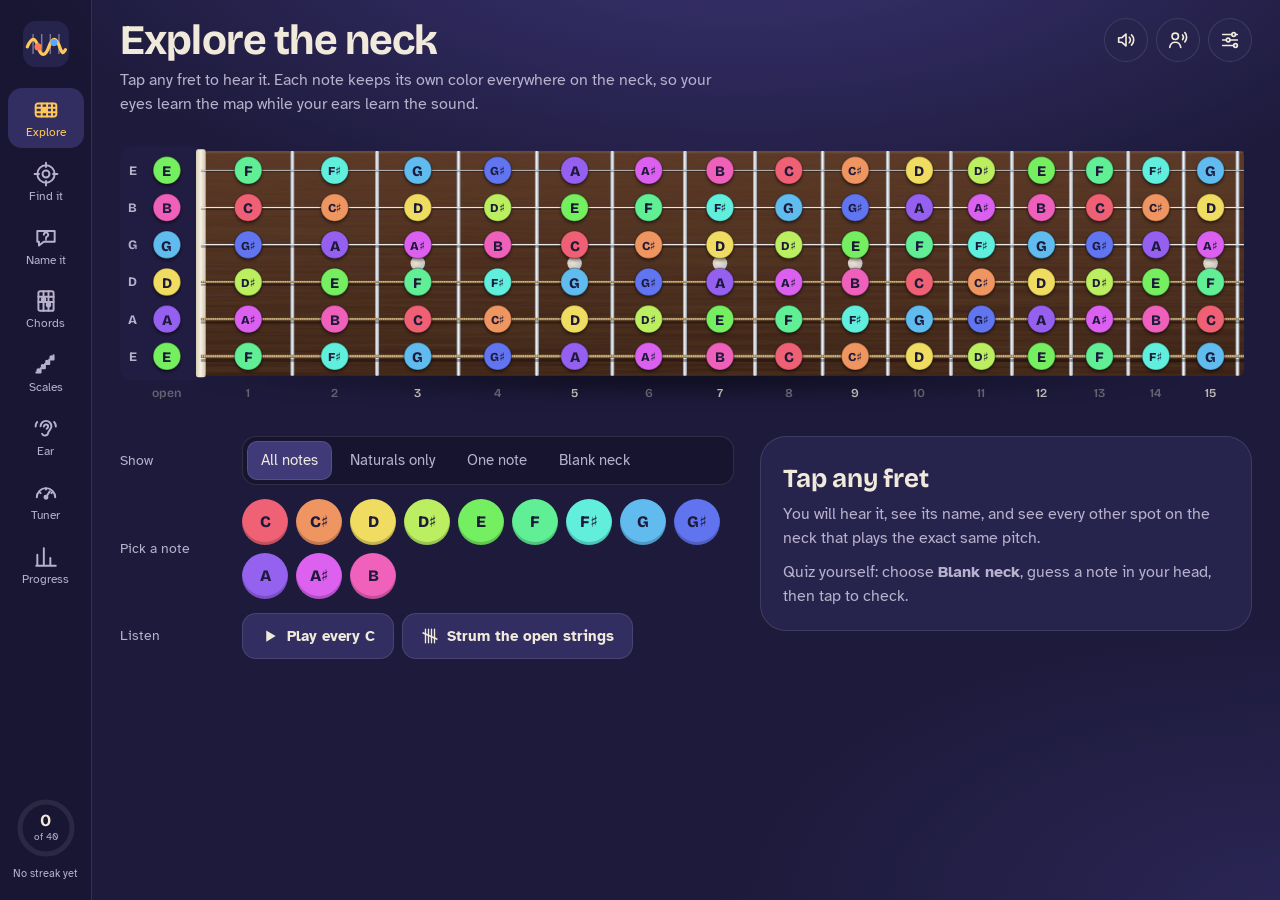
==== index.html @ 4bf815ff "Fretwave: visual + audio fretboard trainer Co-Authored-By: Claude Opus 5.5 <noreply@anthropic.com> C" ====
<!DOCTYPE html>
<html lang="en">
<head>
<meta charset="utf-8">
<meta name="viewport" content="width=device-width, initial-scale=1, viewport-fit=cover">
<title>Fretwave: see it, hear it, learn the fretboard</title>
<meta name="description" content="Learn every note on the guitar fretboard with color, sound and play. Note games, chords, scales, ear training and a tuner, free in your browser.">
<meta name="theme-color" content="#1d1a3b">
<link rel="preconnect" href="https://fonts.googleapis.com">
<link rel="preconnect" href="https://fonts.gstatic.com" crossorigin>
<link href="https://fonts.googleapis.com/css2?family=Atkinson+Hyperlegible:wght@400;700&family=Bricolage+Grotesque:opsz,wght@12..96,500;12..96,600;12..96,700;12..96,800&display=swap" rel="stylesheet">
<link rel="icon" href="data:image/svg+xml,%3Csvg xmlns='http://www.w3.org/2000/svg' viewBox='0 0 64 64'%3E%3Crect width='64' height='64' rx='16' fill='%231d1a3b'/%3E%3Cpath d='M8 38c6-14 12-14 16 0s10 14 16 0 10-14 16 0' fill='none' stroke='%23ffc857' stroke-width='5' stroke-linecap='round'/%3E%3C/svg%3E">
<style>:root {
  --velvet: #1d1a3b;
  --velvet-2: #26234d;
  --velvet-3: #322e61;
  --velvet-4: #403b78;
  --line: rgba(241, 233, 218, 0.12);
  --pearl: #f1e9da;
  --pearl-dim: #b8b1cc;
  --amber: #ffc857;
  --amber-deep: #e9a92a;
  --good: #5ee6a8;
  --bad: #ff6b7a;
  --display: "Bricolage Grotesque", "Avenir Next", "Segoe UI", system-ui, sans-serif;
  --body: "Atkinson Hyperlegible", "Segoe UI", system-ui, sans-serif;
  --r-sm: 10px;
  --r-md: 16px;
  --r-lg: 26px;
}

* { box-sizing: border-box; }
html, body { margin: 0; height: 100%; }
body {
  background:
    radial-gradient(1100px 520px at 58% -120px, #3d3678 0%, rgba(61, 54, 120, 0) 70%),
    radial-gradient(800px 400px at 100% 100%, #2a2554 0%, rgba(42, 37, 84, 0) 70%),
    var(--velvet);
  color: var(--pearl);
  font-family: var(--body);
  font-size: 16px;
  line-height: 1.5;
  -webkit-font-smoothing: antialiased;
  -webkit-tap-highlight-color: transparent;
}
button { font: inherit; color: inherit; }
:focus-visible { outline: 3px solid var(--amber); outline-offset: 2px; border-radius: 8px; }

/* ---------- App shell ---------- */
.app {
  display: grid;
  grid-template-columns: 92px 1fr;
  min-height: 100vh;
}
.rail {
  position: sticky; top: 0; height: 100vh;
  display: flex; flex-direction: column; align-items: center;
  gap: 4px; padding: 18px 8px;
  border-right: 1px solid var(--line);
  background: rgba(20, 18, 44, 0.45);
}
.logo { display: grid; place-items: center; width: 52px; height: 52px; margin-bottom: 14px; }
.logo svg { width: 46px; height: 46px; }
.nav-btn {
  display: flex; flex-direction: column; align-items: center; gap: 3px;
  width: 76px; padding: 9px 4px 8px;
  background: none; border: 0; border-radius: 14px;
  color: var(--pearl-dim); cursor: pointer;
  font-size: 12px; line-height: 1.15;
  transition: background .15s, color .15s;
}
.nav-btn svg { width: 26px; height: 26px; }
.nav-btn:hover { background: rgba(255,255,255,.05); color: var(--pearl); }
.nav-btn[aria-current="page"] { background: var(--velvet-3); color: var(--amber); }
#nav { display: flex; flex-direction: column; gap: 4px; }
.rail-foot { margin-top: auto; display: flex; flex-direction: column; align-items: center; gap: 8px; }
.daily { display: grid; place-items: center; position: relative; width: 60px; height: 60px; }
.daily svg { position: absolute; inset: 0; transform: rotate(-90deg); }
.daily b { font-family: var(--display); font-size: 17px; line-height: 1; }
.daily small { font-size: 10px; color: var(--pearl-dim); }
.daily-inner { display: flex; flex-direction: column; align-items: center; }
.streak { display: flex; align-items: center; gap: 3px; font-size: 13px; color: var(--amber); }
.streak svg { width: 14px; height: 14px; }

main { min-width: 0; padding: 18px 28px 40px; }
.topbar { display: flex; align-items: flex-start; gap: 16px; margin-bottom: 10px; }
.topbar h1 {
  font-family: var(--display); font-weight: 700; letter-spacing: -0.02em;
  font-size: clamp(28px, 3.4vw, 42px); line-height: 1.05; margin: 0;
}
.topbar p { margin: 6px 0 0; color: var(--pearl-dim); max-width: 62ch; }
.top-actions { margin-left: auto; display: flex; gap: 8px; flex-shrink: 0; }
.icon-btn {
  width: 44px; height: 44px; display: grid; place-items: center;
  border-radius: 50%; border: 1px solid var(--line); background: var(--velvet-2);
  cursor: pointer; color: var(--pearl);
}
.icon-btn svg { width: 22px; height: 22px; }
.icon-btn[aria-pressed="false"] { color: var(--pearl-dim); opacity: .6; }
.icon-btn:hover { border-color: rgba(241,233,218,.3); }

/* ---------- Stage + neck ---------- */
.stage { position: relative; margin: 6px -28px 0; padding: 0 28px; }
.hud {
  display: flex; align-items: center; gap: 18px; flex-wrap: wrap;
  min-height: 72px; padding: 6px 0 10px;
}
.hud:empty { min-height: 12px; padding: 0; }
.prompt {
  display: flex; align-items: center; gap: 14px;
  font-family: var(--display); font-size: clamp(22px, 2.6vw, 32px); font-weight: 600; letter-spacing: -0.01em;
}
.note-pill {
  display: inline-grid; place-items: center; min-width: 64px; height: 64px; padding: 0 14px;
  border-radius: 999px; color: var(--velvet); font-weight: 800; font-size: 34px;
  box-shadow: 0 0 0 4px rgba(255,255,255,.08), 0 0 34px -4px var(--glow, transparent);
  animation: pillIn .35s cubic-bezier(.2,.9,.3,1.3);
}
@keyframes pillIn { from { transform: scale(.6); opacity: 0; } }
.hud-stats { margin-left: auto; display: flex; gap: 22px; align-items: center; }
.hud-stat { display: flex; flex-direction: column; align-items: flex-end; line-height: 1.1; }
.hud-stat b { font-family: var(--display); font-size: 26px; }
.hud-stat span { font-size: 12px; color: var(--pearl-dim); }
.hud-stat.hot b { color: var(--amber); }
.round-bar { position: absolute; left: 28px; right: 28px; bottom: -4px; height: 4px; border-radius: 4px; background: rgba(255,255,255,.07); overflow: hidden; }
.round-bar i { display: block; height: 100%; background: var(--amber); transition: width .3s; }
.hearing { font-size: 15px; color: var(--pearl-dim); display: flex; gap: 8px; align-items: center; }
.hearing b { font-family: var(--display); font-size: 22px; color: var(--pearl); }

.neck-scroll {
  overflow-x: auto; overflow-y: hidden;
  scrollbar-width: thin; scrollbar-color: var(--velvet-4) transparent;
  padding-bottom: 6px;
}
.neck-wrap { position: relative; min-width: 900px; }
.neck-wrap::after {
  content: ""; position: absolute; left: 6%; right: 6%; bottom: 10px; height: 40px; z-index: -1;
  background: radial-gradient(closest-side, rgba(0,0,0,.55), transparent); filter: blur(8px);
}
#neck { display: block; width: 100%; height: auto; user-select: none; touch-action: manipulation; }
#neck .hit { fill: transparent; cursor: pointer; }
#neck .hit:hover { fill: rgba(255, 240, 210, 0.07); }
#neck text { font-family: var(--display); }
.fretnum { fill: rgba(241,233,218,.35); font-size: 15px; font-weight: 600; text-anchor: middle; }
.fretnum.dot { fill: rgba(241,233,218,.75); }
.strname { fill: var(--pearl-dim); font-size: 16px; font-weight: 700; text-anchor: middle; dominant-baseline: central; }

.mk { pointer-events: none; }
.mk .in { transform-box: fill-box; transform-origin: center; animation: mkIn .28s cubic-bezier(.2,.9,.3,1.4) both; }
.mk text { font-weight: 800; text-anchor: middle; dominant-baseline: central; fill: #1d1a3b; }
.mk.ghost .in { opacity: .28; }
.mk.dim .in { opacity: .5; }
.mk.small circle.body { transform: scale(.45); transform-box: fill-box; transform-origin: center; }
.mk .ring { fill: none; stroke-width: 3; transform-box: fill-box; transform-origin: center; }
.mk.pulse .ring { animation: ringPulse 1.3s ease-out infinite; }
.mk.target .in { animation: mkIn .28s cubic-bezier(.2,.9,.3,1.4) both, bob 1.6s ease-in-out .3s infinite; }
.mk.bad .in { animation: shake .4s ease both; }
.mk.fade { transition: opacity .6s; opacity: 0; }
.mk.muted text { fill: var(--pearl-dim); font-size: 20px; }
@keyframes mkIn { from { transform: scale(.2); opacity: 0; } }
@keyframes ringPulse { 0% { transform: scale(.9); opacity: .95; } 100% { transform: scale(1.6); opacity: 0; } }
@keyframes bob { 50% { transform: scale(1.1); } }
@keyframes shake { 20% { transform: translateX(-6px); } 40% { transform: translateX(6px); } 60% { transform: translateX(-4px); } 80% { transform: translateX(3px); } }
.ripple { transform-box: fill-box; transform-origin: center; animation: ripple .7s ease-out forwards; pointer-events: none; }
@keyframes ripple { from { transform: scale(1); opacity: .9; } to { transform: scale(2.8); opacity: 0; } }
.str.twang { transform-box: fill-box; transform-origin: center; animation: twang .75s linear; }
@keyframes twang {
  0% { transform: translateY(0); } 8% { transform: translateY(2.6px); } 16% { transform: translateY(-2.4px); }
  24% { transform: translateY(2px); } 32% { transform: translateY(-1.7px); } 42% { transform: translateY(1.3px); }
  54% { transform: translateY(-1px); } 68% { transform: translateY(.6px); } 84% { transform: translateY(-.3px); } 100% { transform: translateY(0); }
}
.str.glow rect.core { filter: url(#strGlow); }
.link-line { stroke-width: 4; stroke-linecap: round; stroke-dasharray: 2 9; fill: none; animation: dash 1s linear infinite; }
@keyframes dash { to { stroke-dashoffset: -22; } }
.link-label { font-size: 18px; font-weight: 800; text-anchor: middle; fill: var(--pearl); paint-order: stroke; stroke: var(--velvet); stroke-width: 5px; }
.heat-label { font-size: 11px !important; }

.rotate-hint { display: none; font-size: 13px; color: var(--pearl-dim); margin: 2px 0 0; }

/* ---------- Panel + controls ---------- */
.panel { margin-top: 22px; display: grid; gap: 18px; }
.panel-grid { display: grid; grid-template-columns: minmax(0, 1.25fr) minmax(0, 1fr); gap: 26px; align-items: start; }
.controls { display: grid; gap: 14px; }
.row { display: grid; grid-template-columns: 110px 1fr; gap: 12px; align-items: center; }
.row > .lbl { color: var(--pearl-dim); font-size: 14px; }
.row-wide { grid-template-columns: 1fr; }
.wrap { display: flex; flex-wrap: wrap; gap: 8px; align-items: center; }

.seg { display: inline-flex; flex-wrap: wrap; gap: 4px; padding: 4px; border-radius: 14px; background: rgba(0,0,0,.22); border: 1px solid var(--line); }
.seg button {
  border: 0; background: none; padding: 8px 14px; border-radius: 10px; cursor: pointer;
  color: var(--pearl-dim); font-size: 15px; white-space: nowrap;
}
.seg button:hover { color: var(--pearl); }
.seg button[aria-pressed="true"] { background: var(--velvet-4); color: var(--pearl); box-shadow: inset 0 0 0 1px rgba(255,255,255,.1); }

.chip {
  display: inline-flex; align-items: center; gap: 6px;
  border: 1px solid var(--line); background: var(--velvet-2); color: var(--pearl-dim);
  padding: 7px 13px; border-radius: 999px; cursor: pointer; font-size: 15px;
}
.chip[aria-pressed="true"] { color: var(--pearl); border-color: rgba(241,233,218,.45); background: var(--velvet-4); }
.chip .sw { width: 10px; height: 10px; border-radius: 50%; }

.note-chip {
  width: 46px; height: 46px; border-radius: 50%; border: 0; cursor: pointer;
  font-family: var(--display); font-weight: 800; font-size: 16px; color: var(--velvet);
  background: var(--c); box-shadow: inset 0 -3px 0 rgba(0,0,0,.18);
  transition: transform .12s;
}
.note-chip:hover { transform: translateY(-2px); }
.note-chip:active { transform: scale(.94); }
.note-chip[aria-pressed="true"] { box-shadow: 0 0 0 3px var(--velvet), 0 0 0 6px var(--c), 0 0 22px var(--c); }

.btn {
  display: inline-flex; align-items: center; justify-content: center; gap: 8px;
  border: 1px solid var(--line); background: var(--velvet-3); color: var(--pearl);
  padding: 11px 18px; border-radius: 14px; cursor: pointer; font-size: 15px; font-weight: 700;
}
.btn:hover { background: var(--velvet-4); }
.btn svg { width: 18px; height: 18px; }
.btn-primary { background: var(--amber); color: #2a1f05; border-color: transparent; box-shadow: 0 8px 28px -10px var(--amber); }
.btn-primary:hover { background: #ffd47a; }
.btn-big { padding: 15px 26px; font-size: 18px; border-radius: 18px; }
.btn[disabled] { opacity: .45; cursor: not-allowed; }

.switch { display: inline-flex; align-items: center; gap: 10px; cursor: pointer; color: var(--pearl); font-size: 15px; }
.switch input { appearance: none; width: 44px; height: 26px; border-radius: 99px; background: var(--velvet-4); position: relative; cursor: pointer; margin: 0; transition: background .15s; }
.switch input::after { content: ""; position: absolute; top: 3px; left: 3px; width: 20px; height: 20px; border-radius: 50%; background: var(--pearl); transition: transform .18s; }
.switch input:checked { background: var(--amber-deep); }
.switch input:checked::after { transform: translateX(18px); }

.slider { display: flex; align-items: center; gap: 12px; }
.slider input { flex: 1; accent-color: var(--amber); max-width: 260px; }
.slider output { font-family: var(--display); font-weight: 700; min-width: 70px; }

.surface { background: var(--velvet-2); border: 1px solid var(--line); border-radius: var(--r-lg); padding: 22px; }
.muted { color: var(--pearl-dim); }
.empty { color: var(--pearl-dim); font-size: 15px; }

/* Explore info */
.info { display: flex; gap: 20px; align-items: center; min-height: 128px; }
.big-note {
  display: grid; place-items: center; flex-shrink: 0; width: 112px; height: 112px; border-radius: 50%;
  font-family: var(--display); font-weight: 800; font-size: 46px; color: var(--velvet);
  background: var(--c); box-shadow: 0 0 60px -10px var(--c), inset 0 -6px 0 rgba(0,0,0,.15);
  animation: pillIn .3s cubic-bezier(.2,.9,.3,1.3);
}
.info h2 { margin: 0; font-family: var(--display); font-size: 26px; letter-spacing: -0.01em; }
.info p { margin: 4px 0 0; color: var(--pearl-dim); }
.facts { display: flex; gap: 18px; margin-top: 10px; flex-wrap: wrap; }
.facts div { display: flex; flex-direction: column; }
.facts b { font-family: var(--display); font-size: 20px; }
.facts span { font-size: 12px; color: var(--pearl-dim); }

/* Keyboard answer pad */
.keys { display: grid; grid-template-columns: repeat(14, 1fr); grid-template-rows: 64px 72px; gap: 8px; max-width: 640px; }
.key {
  border: 0; border-radius: 16px; cursor: pointer; background: var(--c); color: var(--velvet);
  font-family: var(--display); font-weight: 800; font-size: 22px;
  box-shadow: inset 0 -5px 0 rgba(0,0,0,.2); transition: transform .1s, filter .15s;
}
.key.sharp { font-size: 18px; filter: saturate(.85) brightness(.88); }
.key:hover { transform: translateY(-2px); }
.key:active { transform: translateY(1px); }
.key.right { animation: keyGood .5s ease; box-shadow: 0 0 0 4px var(--good), 0 0 30px var(--good); }
.key.wrong { animation: shake .4s ease; opacity: .45; }
.key[disabled] { cursor: default; }
@keyframes keyGood { 40% { transform: scale(1.08); } }

/* Summary */
.summary { display: grid; gap: 18px; }
.summary-top { display: flex; gap: 34px; flex-wrap: wrap; align-items: flex-end; }
.big-stat b { display: block; font-family: var(--display); font-size: 56px; line-height: 1; letter-spacing: -0.03em; }
.big-stat span { color: var(--pearl-dim); font-size: 14px; }

/* Chords */
.chord-name { font-family: var(--display); font-size: clamp(54px, 7vw, 88px); font-weight: 800; letter-spacing: -0.04em; line-height: .95; margin: 0; }
.tones { display: flex; gap: 8px; flex-wrap: wrap; margin-top: 10px; }
.tone { display: inline-flex; align-items: baseline; gap: 6px; padding: 6px 12px 6px 6px; border-radius: 999px; background: rgba(0,0,0,.25); }
.tone i { font-style: normal; display: inline-grid; place-items: center; min-width: 30px; height: 30px; padding: 0 6px; border-radius: 99px; color: var(--velvet); font-weight: 800; font-family: var(--display); font-size: 14px; }
.tone b { font-family: var(--display); font-size: 18px; }
.voicings { display: flex; gap: 12px; flex-wrap: wrap; }
.voicing {
  background: rgba(0,0,0,.2); border: 2px solid transparent; border-radius: 18px; padding: 8px 8px 4px;
  cursor: pointer; display: flex; flex-direction: column; align-items: center; color: var(--pearl-dim); font-size: 12px;
}
.voicing[aria-pressed="true"] { border-color: var(--amber); color: var(--pearl); background: rgba(255,200,87,.06); }
.voicing svg { width: 118px; height: auto; }
.prog { display: flex; gap: 10px; flex-wrap: wrap; }
.prog-card {
  min-width: 92px; padding: 12px 14px; border-radius: 16px; background: rgba(0,0,0,.22); border: 2px solid transparent;
  cursor: pointer; text-align: left; color: var(--pearl);
}
.prog-card small { display: block; color: var(--pearl-dim); font-size: 13px; }
.prog-card b { font-family: var(--display); font-size: 24px; }
.prog-card.on { border-color: var(--amber); background: rgba(255,200,87,.1); transform: translateY(-3px); transition: transform .15s; }

/* Legend */
.legend { display: flex; gap: 14px; flex-wrap: wrap; font-size: 13px; color: var(--pearl-dim); }
.legend span { display: inline-flex; align-items: center; gap: 6px; }
.legend i { width: 14px; height: 14px; border-radius: 50%; display: inline-block; }

/* Ear */
.answers { display: grid; grid-template-columns: repeat(auto-fill, minmax(150px, 1fr)); gap: 10px; }
.answer {
  text-align: left; border: 1px solid var(--line); background: var(--velvet-3); color: var(--pearl);
  border-radius: 16px; padding: 12px 14px; cursor: pointer;
}
.answer b { display: block; font-family: var(--display); font-size: 19px; }
.answer small { color: var(--pearl-dim); font-size: 12.5px; }
.answer:hover { background: var(--velvet-4); }
.answer.right { border-color: var(--good); box-shadow: 0 0 0 2px var(--good); background: rgba(94,230,168,.12); }
.answer.wrong { border-color: var(--bad); opacity: .55; animation: shake .4s; }
.play-orb {
  width: 132px; height: 132px; border-radius: 50%; border: 0; cursor: pointer;
  background: radial-gradient(circle at 35% 30%, #ffe2a3, var(--amber) 45%, var(--amber-deep));
  color: #2a1f05; display: grid; place-items: center;
  box-shadow: 0 0 0 10px rgba(255,200,87,.08), 0 0 70px -10px var(--amber);
}
.play-orb svg { width: 52px; height: 52px; }
.play-orb.playing { animation: orb 0.9s ease-in-out infinite; }
@keyframes orb { 50% { box-shadow: 0 0 0 22px rgba(255,200,87,.04), 0 0 90px -6px var(--amber); } }
.ear-top { display: flex; gap: 28px; align-items: center; flex-wrap: wrap; }
.verdict { font-family: var(--display); font-size: 26px; font-weight: 700; min-height: 36px; }
.verdict.good { color: var(--good); }
.verdict.bad { color: var(--bad); }

/* Tuner */
.tuner { display: grid; grid-template-columns: minmax(260px, 420px) 1fr; gap: 28px; align-items: center; }
.dial { width: 100%; height: auto; }
.dial .needle { transition: transform .12s ease-out; transform-origin: 200px 200px; }
.tuner-read { text-align: center; margin-top: -8px; }
.tuner-read b { font-family: var(--display); font-size: 64px; line-height: 1; }
.tuner-read div { color: var(--pearl-dim); }
.ref-strings { display: flex; gap: 10px; flex-wrap: wrap; }
.ref-btn {
  width: 64px; height: 64px; border-radius: 50%; border: 0; cursor: pointer; background: var(--c); color: var(--velvet);
  font-family: var(--display); font-weight: 800; font-size: 20px; display: grid; place-items: center; line-height: 1;
  box-shadow: inset 0 -4px 0 rgba(0,0,0,.2);
}
.ref-btn small { font-size: 10px; font-weight: 600; opacity: .7; }

/* Progress */
.stats-grid { display: grid; grid-template-columns: repeat(auto-fit, minmax(150px, 1fr)); gap: 12px; }
.stat { padding: 16px 18px; border-radius: 18px; background: rgba(0,0,0,.2); }
.stat b { display: block; font-family: var(--display); font-size: 34px; line-height: 1.05; }
.stat span { color: var(--pearl-dim); font-size: 13px; }
.bars { display: grid; grid-template-columns: repeat(12, 1fr); gap: 8px; align-items: end; height: 160px; }
.bar { display: flex; flex-direction: column; align-items: center; gap: 6px; height: 100%; justify-content: flex-end; }
.bar i { width: 100%; max-width: 34px; border-radius: 8px 8px 4px 4px; background: var(--c); min-height: 4px; transition: height .5s cubic-bezier(.2,.8,.2,1); }
.bar span { font-family: var(--display); font-weight: 700; font-size: 14px; }
.bar small { font-size: 11px; color: var(--pearl-dim); }
.heat-legend { display: flex; align-items: center; gap: 10px; font-size: 13px; color: var(--pearl-dim); }
.heat-legend i { width: 160px; height: 10px; border-radius: 5px; background: linear-gradient(90deg, #ff6b7a, #ffc857, #5ee6a8); }

/* Settings dialog */
dialog {
  border: 1px solid var(--line); border-radius: var(--r-lg); background: var(--velvet-2); color: var(--pearl);
  padding: 26px; width: min(560px, calc(100vw - 24px)); max-height: calc(100vh - 40px);
}
dialog::backdrop { background: rgba(10, 8, 30, .6); backdrop-filter: blur(4px); }
dialog h2 { margin: 0 0 16px; font-family: var(--display); font-size: 28px; }
dialog .controls { gap: 16px; }
dialog select { background: var(--velvet-3); color: var(--pearl); border: 1px solid var(--line); border-radius: 10px; padding: 9px 12px; font: inherit; }
.dlg-foot { display: flex; justify-content: flex-end; margin-top: 22px; }

.toast {
  position: fixed; left: 50%; bottom: 28px; transform: translateX(-50%) translateY(20px); opacity: 0;
  background: var(--pearl); color: var(--velvet); padding: 12px 18px; border-radius: 14px; font-weight: 700;
  transition: opacity .2s, transform .2s; pointer-events: none; z-index: 50; max-width: calc(100vw - 32px);
}
.toast.show { opacity: 1; transform: translateX(-50%) translateY(0); }

.kbd { display: inline-block; padding: 1px 7px; border-radius: 6px; border: 1px solid var(--line); background: rgba(0,0,0,.25); font-size: 12px; }

/* ---------- Responsive ---------- */
@media (max-width: 1080px) {
  .panel-grid, .tuner { grid-template-columns: 1fr; }
}
@media (max-width: 760px) {
  .app { grid-template-columns: 1fr; }
  .rail {
    position: fixed; top: auto; bottom: 0; left: 0; right: 0; height: auto; z-index: 20;
    flex-direction: row; padding: 6px 6px calc(6px + env(safe-area-inset-bottom)); gap: 2px;
    overflow-x: auto; border-right: 0; border-top: 1px solid var(--line);
    background: rgba(24, 21, 52, .96); backdrop-filter: blur(10px);
  }
  .logo, .rail-foot { display: none; }
  #nav { flex-direction: row; gap: 2px; }
  .nav-btn { width: 68px; flex-shrink: 0; font-size: 11px; }
  main { padding: 14px 16px 110px; }
  .stage { margin: 6px -16px 0; padding: 0 16px; }
  .round-bar { left: 16px; right: 16px; }
  .row { grid-template-columns: 1fr; gap: 6px; }
  .top-actions .icon-btn { width: 40px; height: 40px; }
  .topbar p { font-size: 14px; }
  .rotate-hint { display: block; }
  .hud-stats { gap: 14px; }
  .hud-stat b { font-size: 21px; }
  .note-pill { min-width: 52px; height: 52px; font-size: 26px; }
  .keys { grid-template-rows: 54px 62px; gap: 5px; }
  .key { font-size: 18px; border-radius: 12px; }
  .key.sharp { font-size: 14px; }
}
@media (prefers-reduced-motion: reduce) {
  *, *::before, *::after { animation-duration: .001ms !important; animation-iteration-count: 1 !important; transition-duration: .001ms !important; }
}
</style>
</head>
<body>
<div class="app">
  <nav class="rail" aria-label="Practice modes">
    <div class="logo" title="Fretwave">
      <svg viewBox="0 0 64 64" aria-hidden="true"><rect width="64" height="64" rx="18" fill="#26234d"/><path d="M14 18v28M26 18v28M38 18v28M50 18v28" stroke="#c9ced6" stroke-width="2" opacity=".5"/><path d="M6 36c6-14 11-14 15 0s10 14 15 0 10-14 15 0 6 6 8 4" fill="none" stroke="#ffc857" stroke-width="4.5" stroke-linecap="round"/><circle cx="21" cy="36" r="5" fill="#ff7b54"/><circle cx="43" cy="30" r="5" fill="#5aa9ff"/></svg>
    </div>
    <div id="nav"></div>
    <div class="rail-foot">
      <div class="daily" id="daily" title="Notes practiced today"></div>
      <div class="streak" id="streak"></div>
    </div>
  </nav>
  <main>
    <header class="topbar">
      <div>
        <h1 id="mode-title">Explore the neck</h1>
        <p id="mode-help"></p>
      </div>
      <div class="top-actions">
        <button class="icon-btn" id="btn-sound" aria-pressed="true" aria-label="Sound" title="Sound on or off"></button>
        <button class="icon-btn" id="btn-voice" aria-pressed="true" aria-label="Say note names aloud" title="Say note names aloud"></button>
        <button class="icon-btn" id="btn-settings" aria-label="Settings" title="Settings"></button>
      </div>
    </header>
    <section class="stage">
      <div class="hud" id="hud" aria-live="polite"></div>
      <div class="neck-scroll"><div class="neck-wrap"><svg id="neck" role="img" aria-label="Interactive fretboard"></svg></div></div>
      <p class="rotate-hint">Swipe the neck sideways for higher frets, or turn your phone for the full view.</p>
    </section>
    <section class="panel" id="panel"></section>
  </main>
</div>

<dialog id="settings">
  <h2>Settings</h2>
  <div class="controls" id="settings-body"></div>
  <div class="dlg-foot"><button class="btn btn-primary" id="settings-done">Done</button></div>
</dialog>
<div class="toast" id="toast" role="status"></div>
<script>'use strict';
/* ================= Utilities ================= */
const $ = (s, r = document) => r.querySelector(s);
const $$ = (s, r = document) => Array.from(r.querySelectorAll(s));
const mod = (n, m) => ((n % m) + m) % m;
const clamp = (v, a, b) => Math.max(a, Math.min(b, v));
const rand = (arr) => arr[Math.floor(Math.random() * arr.length)];
const sleep = (ms) => new Promise((r) => setTimeout(r, ms));
const SVGNS = 'http://www.w3.org/2000/svg';
function el(tag, attrs = {}, parent) {
  const e = document.createElementNS(SVGNS, tag);
  for (const k in attrs) e.setAttribute(k, attrs[k]);
  if (parent) parent.appendChild(e);
  return e;
}
const esc = (s) => String(s).replace(/[&<>"]/g, (c) => ({ '&': '&amp;', '<': '&lt;', '>': '&gt;', '"': '&quot;' }[c]));
function toast(msg, ms = 2600) {
  const t = $('#toast'); t.textContent = msg; t.classList.add('show');
  clearTimeout(toast._t); toast._t = setTimeout(() => t.classList.remove('show'), ms);
}
const reduceMotion = () => window.matchMedia && matchMedia('(prefers-reduced-motion: reduce)').matches;

/* ================= Music theory ================= */
const SHARPS = ['C', 'C♯', 'D', 'D♯', 'E', 'F', 'F♯', 'G', 'G♯', 'A', 'A♯', 'B'];
const FLATS = ['C', 'D♭', 'D', 'E♭', 'E', 'F', 'G♭', 'G', 'A♭', 'A', 'B♭', 'B'];
const IS_NATURAL = [1, 0, 1, 0, 1, 1, 0, 1, 0, 1, 0, 1];
const noteName = (pc) => (S.settings.accidentals === 'flat' ? FLATS : SHARPS)[mod(pc, 12)];
const spoken = (pc) => noteName(pc).replace('♯', ' sharp').replace('♭', ' flat');
const octaveOf = (midi) => Math.floor(midi / 12) - 1;
const freqOf = (midi) => 440 * Math.pow(2, (midi - 69) / 12);
const noteColor = (pc) => `hsl(${(mod(pc, 12) * 30 + 352) % 360} 82% 66%)`;
const noteGlow = (pc) => `hsl(${(mod(pc, 12) * 30 + 352) % 360} 90% 60%)`;

const INSTRUMENTS = {
  guitar: {
    name: 'Guitar', wound: 3, gauge: [3.8, 3.1, 2.6, 2.0, 1.55, 1.2], nylon: false,
    tunings: {
      standard: { name: 'Standard (E A D G B E)', midi: [40, 45, 50, 55, 59, 64] },
      dropD: { name: 'Drop D (D A D G B E)', midi: [38, 45, 50, 55, 59, 64] },
      halfDown: { name: 'Half step down (E♭)', midi: [39, 44, 49, 54, 58, 63] },
      dadgad: { name: 'DADGAD', midi: [38, 45, 50, 55, 57, 62] },
      openG: { name: 'Open G (D G D G B D)', midi: [38, 43, 50, 55, 59, 62] },
      openD: { name: 'Open D (D A D F♯ A D)', midi: [38, 45, 50, 54, 57, 62] },
    },
  },
  bass: {
    name: 'Bass', wound: 4, gauge: [5.2, 4.4, 3.7, 3.0], nylon: false,
    tunings: {
      standard: { name: 'Standard (E A D G)', midi: [28, 33, 38, 43] },
      dropD: { name: 'Drop D (D A D G)', midi: [26, 33, 38, 43] },
    },
  },
  ukulele: {
    name: 'Ukulele', wound: 0, gauge: [2.2, 2.6, 2.4, 2.0], nylon: true,
    tunings: {
      standard: { name: 'Standard (G C E A)', midi: [67, 60, 64, 69] },
      lowG: { name: 'Low G (G C E A)', midi: [55, 60, 64, 69] },
    },
  },
};

const CHORD_TYPES = [
  { id: 'maj', name: 'Major', sym: '', iv: [0, 4, 7] },
  { id: 'min', name: 'Minor', sym: 'm', iv: [0, 3, 7] },
  { id: '7', name: 'Dominant 7', sym: '7', iv: [0, 4, 7, 10] },
  { id: 'maj7', name: 'Major 7', sym: 'maj7', iv: [0, 4, 7, 11] },
  { id: 'm7', name: 'Minor 7', sym: 'm7', iv: [0, 3, 7, 10] },
  { id: 'sus2', name: 'Sus 2', sym: 'sus2', iv: [0, 2, 7] },
  { id: 'sus4', name: 'Sus 4', sym: 'sus4', iv: [0, 5, 7] },
  { id: '6', name: 'Major 6', sym: '6', iv: [0, 4, 7, 9] },
  { id: 'add9', name: 'Add 9', sym: 'add9', iv: [0, 4, 7, 14] },
  { id: 'dim', name: 'Diminished', sym: 'dim', iv: [0, 3, 6] },
  { id: 'aug', name: 'Augmented', sym: 'aug', iv: [0, 4, 8] },
  { id: 'm7b5', name: 'Half-diminished', sym: 'm7♭5', iv: [0, 3, 6, 10] },
  { id: '5', name: 'Power chord', sym: '5', iv: [0, 7] },
];
const SCALES = [
  { id: 'major', name: 'Major', iv: [0, 2, 4, 5, 7, 9, 11], feel: 'Bright and settled. The do-re-mi scale.' },
  { id: 'minor', name: 'Natural minor', iv: [0, 2, 3, 5, 7, 8, 10], feel: 'Darker and wistful.' },
  { id: 'majpent', name: 'Major pentatonic', iv: [0, 2, 4, 7, 9], feel: 'Five notes, no wrong turns. Country and pop melodies.' },
  { id: 'minpent', name: 'Minor pentatonic', iv: [0, 3, 5, 7, 10], feel: 'The rock and blues workhorse. Start soloing here.' },
  { id: 'blues', name: 'Blues', iv: [0, 3, 5, 6, 7, 10], feel: 'Minor pentatonic plus the gritty ♭5 "blue note".' },
  { id: 'dorian', name: 'Dorian', iv: [0, 2, 3, 5, 7, 9, 10], feel: 'Minor with a hopeful raised 6th. Funk and jazz.' },
  { id: 'mixolydian', name: 'Mixolydian', iv: [0, 2, 4, 5, 7, 9, 10], feel: 'Major with a bluesy ♭7. Classic rock riffs.' },
  { id: 'lydian', name: 'Lydian', iv: [0, 2, 4, 6, 7, 9, 11], feel: 'Major with a floating ♯4. Film-score dreamy.' },
  { id: 'phrygian', name: 'Phrygian', iv: [0, 1, 3, 5, 7, 8, 10], feel: 'Minor with a tense ♭2. Flamenco and metal.' },
  { id: 'harmonic', name: 'Harmonic minor', iv: [0, 2, 3, 5, 7, 8, 11], feel: 'Minor with a leading-tone 7th. Exotic and dramatic.' },
];
const DEGREE_COLORS = { 1: '#ff7b54', 2: '#8be0a4', 3: '#ffd166', 4: '#6fe0d6', 5: '#5aa9ff', 6: '#f59bdc', 7: '#c69cff' };
// semitone -> [label, degree]
function intervalInfo(semi, context = []) {
  const s = mod(semi, 12);
  const ctx = context.map((x) => mod(x, 12));
  switch (s) {
    case 0: return ['R', 1];
    case 1: return ['♭2', 2];
    case 2: return [semi >= 12 || context.includes(14) ? '9' : '2', 2];
    case 3: return ['♭3', 3];
    case 4: return ['3', 3];
    case 5: return ['4', 4];
    case 6: return ctx.includes(5) || ctx.includes(3) || !ctx.includes(7) ? ['♭5', 5] : ['♯4', 4];
    case 7: return ['5', 5];
    case 8: return ctx.includes(4) && !ctx.includes(7) ? ['♯5', 5] : ['♭6', 6];
    case 9: return ['6', 6];
    case 10: return ['♭7', 7];
    case 11: return ['7', 7];
  }
}
const intervalColor = (semi, ctx) => DEGREE_COLORS[intervalInfo(semi, ctx)[1]];
const INTERVALS = [
  { semi: 1, short: 'm2', name: 'Minor 2nd', song: 'Jaws theme' },
  { semi: 2, short: 'M2', name: 'Major 2nd', song: 'Happy Birthday' },
  { semi: 3, short: 'm3', name: 'Minor 3rd', song: 'Greensleeves' },
  { semi: 4, short: 'M3', name: 'Major 3rd', song: 'When the Saints' },
  { semi: 5, short: 'P4', name: 'Perfect 4th', song: 'Here Comes the Bride' },
  { semi: 6, short: 'TT', name: 'Tritone', song: 'The Simpsons theme' },
  { semi: 7, short: 'P5', name: 'Perfect 5th', song: 'Star Wars theme' },
  { semi: 8, short: 'm6', name: 'Minor 6th', song: 'The Entertainer' },
  { semi: 9, short: 'M6', name: 'Major 6th', song: 'My Bonnie' },
  { semi: 10, short: 'm7', name: 'Minor 7th', song: 'Star Trek theme' },
  { semi: 11, short: 'M7', name: 'Major 7th', song: 'Take On Me chorus' },
  { semi: 12, short: 'P8', name: 'Octave', song: 'Somewhere Over the Rainbow' },
];
const ordinal = (n) => { const s = ['th', 'st', 'nd', 'rd'], v = n % 100; return n + (s[(v - 20) % 10] || s[v] || s[0]); };

/* ================= State + storage ================= */
const KEY = 'fretwave.v1';
const store = {
  load() { try { return JSON.parse(localStorage.getItem(KEY)) || {}; } catch (e) { return {}; } },
  save(o) { try { localStorage.setItem(KEY, JSON.stringify(o)); } catch (e) { /* storage unavailable */ } },
};
const DEFAULTS = {
  instrument: 'guitar', tuning: 'standard', frets: 15, lefty: false, accidentals: 'sharp',
  speak: true, sound: true, volume: 0.8, goal: 40,
  drill: { strings: null, range: '0-12', naturals: true, smart: true, input: 'screen', kind: 'string', promptSound: true },
};
const saved = store.load();
const S = {
  settings: Object.assign({}, DEFAULTS, saved.settings || {}),
  stats: saved.stats || {},
  daily: saved.daily || { date: '', count: 0, streak: 0, last: '' },
  mode: 'explore',
};
S.settings.drill = Object.assign({}, DEFAULTS.drill, S.settings.drill || {});
function persist() { store.save({ settings: S.settings, stats: S.stats, daily: S.daily }); }
const inst = () => INSTRUMENTS[S.settings.instrument] || INSTRUMENTS.guitar;
function tuning() {
  const t = inst().tunings;
  if (!t[S.settings.tuning]) S.settings.tuning = Object.keys(t)[0];
  return t[S.settings.tuning];
}
const strings = () => tuning().midi;
const midiAt = (s, f) => strings()[s] + f;
const stringNumber = (s) => strings().length - s; // 1 = highest string
function stringLabel(s) {
  const open = strings()[s];
  return `${noteName(open % 12)} string`;
}
function allCells(pred = () => true, maxF = S.settings.frets) {
  const out = [];
  strings().forEach((open, s) => { for (let f = 0; f <= maxF; f++) { const m = open + f; if (pred(m, s, f)) out.push({ s, f, midi: m, pc: m % 12 }); } });
  return out;
}

const dateStr = (d) => `${d.getFullYear()}-${String(d.getMonth() + 1).padStart(2, '0')}-${String(d.getDate()).padStart(2, '0')}`;
function today() { return dateStr(new Date()); }
function yesterday() { const d = new Date(); d.setDate(d.getDate() - 1); return dateStr(d); }
const statKey = (s, f) => `${S.settings.instrument}:${S.settings.tuning}:${s}:${f}`;
function cellStat(s, f) { return S.stats[statKey(s, f)] || { n: 0, ok: 0, ms: 0 }; }
function recordAnswer(s, f, correct, ms) {
  const k = statKey(s, f);
  const st = S.stats[k] || { n: 0, ok: 0, ms: 0 };
  st.n++; if (correct) { st.ok++; st.ms += Math.min(ms, 15000); }
  S.stats[k] = st;
  const t = today();
  if (S.daily.date !== t) { S.daily.date = t; S.daily.count = 0; }
  if (S.daily.last !== t) { S.daily.streak = S.daily.last === yesterday() ? S.daily.streak + 1 : 1; S.daily.last = t; }
  S.daily.count++;
  persist(); renderDaily();
}
function currentStreak() { return (S.daily.last === today() || S.daily.last === yesterday()) ? S.daily.streak : 0; }

/* ================= Audio: Karplus-Strong plucked strings ================= */
const Sound = {
  ctx: null, master: null, cache: new Map(), lastPlay: 0, drone: null,
  ensure() {
    if (!this.ctx) {
      const AC = window.AudioContext || window.webkitAudioContext;
      if (!AC) return null;
      this.ctx = new AC();
      const comp = this.ctx.createDynamicsCompressor();
      comp.threshold.value = -14; comp.ratio.value = 3;
      const body = this.ctx.createBiquadFilter(); body.type = 'peaking'; body.frequency.value = 180; body.Q.value = 0.9; body.gain.value = 3;
      const air = this.ctx.createBiquadFilter(); air.type = 'highshelf'; air.frequency.value = 4500; air.gain.value = -5;
      this.master = this.ctx.createGain(); this.master.gain.value = S.settings.volume;
      this.master.connect(body); body.connect(air); air.connect(comp); comp.connect(this.ctx.destination);
    }
    if (this.ctx.state === 'suspended') this.ctx.resume();
    return this.ctx;
  },
  setVolume(v) { if (this.master) this.master.gain.value = v; },
  buffer(midi) {
    const key = midi + ':' + S.settings.instrument;
    if (this.cache.has(key)) return this.cache.get(key);
    const ctx = this.ctx, sr = ctx.sampleRate, f = freqOf(midi);
    const nylon = inst().nylon, bass = S.settings.instrument === 'bass';
    const t60 = clamp((nylon ? 2.2 : 4.2) - (midi - 40) * 0.035, 1.1, 5);
    const seconds = Math.min(t60 * 0.9, 3.4);
    const len = Math.floor(sr * seconds);
    const out = new Float32Array(len);
    const D = sr / f;
    const N = Math.max(2, Math.floor(D - 0.5 - 0.1));
    const frac = D - 0.5 - N;
    const C = (1 - frac) / (1 + frac);
    const rho = Math.pow(10, -3 / (t60 * f));
    const line = new Float32Array(N);
    // excitation: shaped noise burst with a pluck-position comb
    let lp = 0; const bright = nylon ? 0.35 : bass ? 0.3 : 0.55;
    for (let i = 0; i < N; i++) { lp += bright * ((Math.random() * 2 - 1) - lp); line[i] = lp; }
    const p = Math.max(1, Math.floor(N * 0.13)); const tmp = line.slice();
    for (let i = 0; i < N; i++) line[i] = tmp[i] - (i >= p ? tmp[i - p] : 0) * 0.85;
    let mx = 0; for (let i = 0; i < N; i++) mx = Math.max(mx, Math.abs(line[i]));
    for (let i = 0; i < N; i++) line[i] /= (mx || 1);
    let idx = 0, prev = 0, apIn = 0, apOut = 0;
    const S2 = nylon ? 0.46 : 0.5;
    for (let n = 0; n < len; n++) {
      const x = line[idx];
      const lpo = rho * ((1 - S2) * x + S2 * prev); prev = x;
      const ap = C * lpo + apIn - C * apOut; apIn = lpo; apOut = ap;
      line[idx] = ap; out[n] = x; idx++; if (idx >= N) idx = 0;
    }
    const fade = Math.floor(sr * 0.25);
    for (let n = 0; n < fade; n++) out[len - 1 - n] *= n / fade;
    const atk = Math.floor(sr * 0.002);
    for (let n = 0; n < atk; n++) out[n] *= n / atk;
    const buf = ctx.createBuffer(1, len, sr); buf.copyToChannel(out, 0);
    this.cache.set(key, buf);
    return buf;
  },
  play(midi, when = 0, gain = 0.55) {
    if (!S.settings.sound) return;
    const ctx = this.ensure(); if (!ctx) return;
    const src = ctx.createBufferSource(); src.buffer = this.buffer(midi);
    const g = ctx.createGain(); g.gain.value = gain * (midi < 40 ? 1.25 : 1);
    src.connect(g); g.connect(this.master);
    src.start(ctx.currentTime + when);
    this.live.add(src); src.onended = () => this.live.delete(src);
    this.lastPlay = performance.now() + when * 1000;
  },
  live: new Set(),
  stopAll() {
    if (!this.ctx) return; const t = this.ctx.currentTime;
    this.live.forEach((src) => { try { src.stop(t + 0.02); } catch (e) { /* already stopped */ } });
    this.live.clear();
  },
  droneOn(midi) {
    const ctx = this.ensure(); if (!ctx) return; this.droneOff();
    const g = ctx.createGain(); g.gain.value = 0; g.gain.linearRampToValueAtTime(0.09, ctx.currentTime + 0.8);
    const lpf = ctx.createBiquadFilter(); lpf.type = 'lowpass'; lpf.frequency.value = 700;
    const oscs = [0, 12, 7].map((iv, i) => { const o = ctx.createOscillator(); o.type = i === 2 ? 'triangle' : 'sawtooth'; o.frequency.value = freqOf(midi + iv - 12); o.detune.value = (i - 1) * 6; o.connect(lpf); o.start(); return o; });
    lpf.connect(g); g.connect(this.master);
    this.drone = { g, oscs };
  },
  droneOff() {
    if (!this.drone) return; const { g, oscs } = this.drone; const t = this.ctx.currentTime;
    g.gain.cancelScheduledValues(t); g.gain.setValueAtTime(g.gain.value, t); g.gain.linearRampToValueAtTime(0, t + 0.4);
    oscs.forEach((o) => o.stop(t + 0.45)); this.drone = null;
  },
};

const Voice = {
  say(text) {
    if (!S.settings.speak || !('speechSynthesis' in window)) return;
    try { speechSynthesis.cancel(); const u = new SpeechSynthesisUtterance(text); u.rate = 1.05; u.pitch = 1; u.volume = 0.9; speechSynthesis.speak(u); } catch (e) { /* no speech */ }
  },
  busy() { return 'speechSynthesis' in window && speechSynthesis.speaking; },
};

/* ================= Microphone pitch detection (YIN) ================= */
function yin(buf, sr) {
  let rms = 0; for (let i = 0; i < buf.length; i++) rms += buf[i] * buf[i];
  rms = Math.sqrt(rms / buf.length);
  if (rms < 0.012) return { f: -1, rms };
  const W = 1536, maxTau = Math.min(buf.length - W - 1, Math.floor(sr / 38)), minTau = Math.floor(sr / 1500);
  const d = new Float32Array(maxTau + 1);
  for (let tau = minTau; tau <= maxTau; tau++) { let sum = 0; for (let i = 0; i < W; i++) { const v = buf[i] - buf[i + tau]; sum += v * v; } d[tau] = sum; }
  let run = 0; const cm = new Float32Array(maxTau + 1); cm[minTau] = 1;
  for (let tau = minTau; tau <= maxTau; tau++) { run += d[tau]; cm[tau] = run ? d[tau] * (tau - minTau + 1) / run : 1; }
  let tau = -1;
  for (let t = minTau + 1; t < maxTau; t++) { if (cm[t] < 0.13) { while (t + 1 < maxTau && cm[t + 1] < cm[t]) t++; tau = t; break; } }
  if (tau < 0) return { f: -1, rms };
  const a = d[tau - 1], b = d[tau], c = d[tau + 1]; const den = a + c - 2 * b;
  const shift = den ? (a - c) / (2 * den) : 0;
  return { f: sr / (tau + shift), rms };
}
const Mic = {
  stream: null, an: null, buf: null, timer: null, cb: null, active: false,
  async start(cb) {
    const ctx = Sound.ensure();
    if (!navigator.mediaDevices || !navigator.mediaDevices.getUserMedia) throw new Error('nomic');
    this.stream = await navigator.mediaDevices.getUserMedia({ audio: { echoCancellation: false, noiseSuppression: false, autoGainControl: false } });
    const src = ctx.createMediaStreamSource(this.stream);
    this.an = ctx.createAnalyser(); this.an.fftSize = 4096; src.connect(this.an);
    this.buf = new Float32Array(this.an.fftSize); this.cb = cb; this.active = true;
    this.timer = setInterval(() => this.tick(), 50);
  },
  stop() {
    clearInterval(this.timer); this.timer = null; this.active = false;
    if (this.stream) this.stream.getTracks().forEach((t) => t.stop());
    this.stream = null;
  },
  tick() {
    if (!this.an) return;
    this.an.getFloatTimeDomainData(this.buf);
    const r = yin(this.buf, Sound.ctx.sampleRate);
    const quiet = performance.now() - Sound.lastPlay < 1300 || Voice.busy();
    if (this.cb) this.cb(quiet ? -1 : r.f, r.rms);
  },
};
function micError(e) {
  const msg = e && e.name === 'NotAllowedError'
    ? 'Microphone access was blocked. Allow it in your browser’s site settings, then try again.'
    : 'The microphone is blocked on this page. Open Fretwave from its own site (your GitHub Pages link) to play along on your real guitar.';
  toast(msg, 4200);
}

/* ================= The fretboard ================= */
const INLAYS = [3, 5, 7, 9, 15, 17, 19, 21];
const Neck = {
  svg: null, g: null, markers: new Map(), strEls: [], onCell: null,
  init(svgEl) {
    this.svg = svgEl;
    svgEl.addEventListener('pointerdown', (e) => {
      const t = e.target.closest('.hit'); if (!t) return;
      e.preventDefault();
      const s = +t.dataset.s, f = +t.dataset.f;
      Sound.ensure();
      if (this.onCell) this.onCell(s, f, e);
    });
    this.build();
  },
  geometry() {
    const n = strings().length, F = S.settings.frets, W = 1400;
    const gap = n <= 4 ? 56 : 46, top = 40;
    const nutX = 104, endX = W - 18;
    const xs = [nutX];
    const real = (k) => 1 - Math.pow(2, -k / 12);
    for (let k = 1; k <= F; k++) xs.push(nutX + (endX - nutX) * (0.62 * real(k) / real(F) + 0.38 * k / F));
    const boardTop = top - 24, boardBot = top + (n - 1) * gap + 24;
    return { W, H: boardBot + 40, n, F, gap, top, nutX, endX, xs, boardTop, boardBot };
  },
  X(x) { return S.settings.lefty ? this.g.W - x : x; },
  y(s) { return this.g.top + (this.g.n - 1 - s) * this.g.gap; },
  cx(f) { return f === 0 ? this.g.nutX - 46 : (this.g.xs[f - 1] + this.g.xs[f]) / 2; },
  rect(x, w, attrs, parent) { const xx = S.settings.lefty ? this.g.W - x - w : x; return el('rect', Object.assign({ x: xx, width: w }, attrs), parent); },
  build() {
    const g = this.g = this.geometry();
    const svg = this.svg; svg.innerHTML = '';
    svg.setAttribute('viewBox', `0 0 ${g.W} ${g.H}`);
    const I = inst();
    svg.insertAdjacentHTML('beforeend', `<defs>
      <linearGradient id="wood" x1="0" y1="0" x2="0" y2="1"><stop offset="0" stop-color="#5e3727"/><stop offset=".45" stop-color="#4a2a1d"/><stop offset="1" stop-color="#341b12"/></linearGradient>
      <filter id="grain" x="0" y="0" width="100%" height="100%"><feTurbulence type="fractalNoise" baseFrequency="0.0032 0.24" numOctaves="3" seed="11"/><feColorMatrix values="0 0 0 0 0.10  0 0 0 0 0.05  0 0 0 0 0.02  0 0 0 0.7 0"/><feComposite in2="SourceGraphic" operator="in"/></filter>
      <radialGradient id="pearl" cx=".38" cy=".35" r=".75"><stop offset="0" stop-color="#fffdf6"/><stop offset=".45" stop-color="#e9e1d2"/><stop offset=".8" stop-color="#c7d3dc"/><stop offset="1" stop-color="#d9c9e4"/></radialGradient>
      <linearGradient id="fret" x1="0" y1="0" x2="1" y2="0"><stop offset="0" stop-color="#7d848d"/><stop offset=".45" stop-color="#f4f6f9"/><stop offset="1" stop-color="#8c939c"/></linearGradient>
      <linearGradient id="nut" x1="0" y1="0" x2="1" y2="0"><stop offset="0" stop-color="#d9cfb9"/><stop offset=".5" stop-color="#f7f1e3"/><stop offset="1" stop-color="#cfc4ad"/></linearGradient>
      <linearGradient id="steel" x1="0" y1="0" x2="0" y2="1"><stop offset="0" stop-color="#868c94"/><stop offset=".4" stop-color="#f3f5f7"/><stop offset="1" stop-color="#7a8088"/></linearGradient>
      <linearGradient id="bronze" x1="0" y1="0" x2="0" y2="1"><stop offset="0" stop-color="#8a6a3c"/><stop offset=".4" stop-color="#f1d7a2"/><stop offset="1" stop-color="#7c5c30"/></linearGradient>
      <linearGradient id="nylonG" x1="0" y1="0" x2="0" y2="1"><stop offset="0" stop-color="#b9b3a6"/><stop offset=".45" stop-color="#fbf8f0"/><stop offset="1" stop-color="#aaa497"/></linearGradient>
      <filter id="strGlow" x="-5%" y="-400%" width="110%" height="900%"><feGaussianBlur stdDeviation="2.5" result="b"/><feMerge><feMergeNode in="b"/><feMergeNode in="SourceGraphic"/></feMerge></filter>
      <filter id="mkShadow" x="-50%" y="-50%" width="200%" height="200%"><feDropShadow dx="0" dy="2.5" stdDeviation="2" flood-color="#000" flood-opacity=".45"/></filter>
    </defs>`);
    // headstock hint
    this.rect(0, g.nutX, { y: g.boardTop - 6, height: g.boardBot - g.boardTop + 12, rx: 14, fill: '#221c42', opacity: 0.9 }, svg);
    // fingerboard
    const bw = g.endX - g.nutX + 8;
    this.rect(g.nutX, bw, { y: g.boardTop, height: g.boardBot - g.boardTop, rx: 6, fill: 'url(#wood)' }, svg);
    this.rect(g.nutX, bw, { y: g.boardTop, height: g.boardBot - g.boardTop, rx: 6, fill: '#fff', filter: 'url(#grain)' }, svg);
    this.rect(g.nutX, bw, { y: g.boardTop, height: 3, fill: '#ffffff', opacity: 0.08 }, svg);
    // inlays
    const midY = (g.boardTop + g.boardBot) / 2;
    const ir = g.n <= 4 ? 10 : 9;
    for (let f = 1; f <= g.F; f++) {
      const x = this.X(this.cx(f));
      if (f % 12 === 0) {
        const off = (g.boardBot - g.boardTop) * 0.24;
        el('circle', { cx: x, cy: midY - off, r: ir, fill: 'url(#pearl)', opacity: 0.92 }, svg);
        el('circle', { cx: x, cy: midY + off, r: ir, fill: 'url(#pearl)', opacity: 0.92 }, svg);
      } else if (INLAYS.includes(f)) el('circle', { cx: x, cy: midY, r: ir, fill: 'url(#pearl)', opacity: 0.92 }, svg);
    }
    // frets
    for (let f = 1; f <= g.F; f++) {
      this.rect(g.xs[f] - 2.5, 5, { y: g.boardTop, height: g.boardBot - g.boardTop, fill: 'url(#fret)', rx: 1.5 }, svg);
    }
    // nut
    this.rect(g.nutX - 10, 12, { y: g.boardTop - 2, height: g.boardBot - g.boardTop + 4, fill: 'url(#nut)', rx: 3 }, svg);
    // strings
    this.strEls = [];
    strings().forEach((open, s) => {
      const y = this.y(s), th = I.gauge[s] || 2;
      const sg = el('g', { class: 'str' }, svg);
      this.rect(g.nutX - 4, g.endX - g.nutX + 12, { y: y + th * 0.9, height: th * 0.9, fill: '#000', opacity: 0.35 }, sg);
      const grad = I.nylon ? 'url(#nylonG)' : (s < I.wound && S.settings.instrument === 'guitar' ? 'url(#bronze)' : 'url(#steel)');
      this.rect(g.nutX - 4, g.endX - g.nutX + 12, { y: y - th / 2, height: th, fill: grad, class: 'core' }, sg);
      if (s < I.wound) {
        const x1 = this.X(g.nutX - 4), x2 = this.X(g.endX + 8);
        el('line', { x1, x2, y1: y, y2: y, stroke: '#2a2a2a', 'stroke-width': th * 0.9, 'stroke-dasharray': '1.1 1.6', opacity: 0.35 }, sg);
      }
      this.strEls[s] = sg;
      // open-string name
      el('text', { x: this.X(16), y, class: 'strname' }, svg).textContent = noteName(open % 12);
    });
    // fret numbers
    for (let f = 0; f <= g.F; f++) {
      const t = el('text', { x: this.X(this.cx(f)), y: g.boardBot + 26, class: 'fretnum' + (INLAYS.includes(f) || (f && f % 12 === 0) ? ' dot' : '') }, svg);
      t.textContent = f === 0 ? 'open' : f;
    }
    this.fxBelow = el('g', {}, svg);
    this.mLayer = el('g', {}, svg);
    this.fx = el('g', {}, svg);
    this.hits = el('g', {}, svg);
    strings().forEach((open, s) => {
      for (let f = 0; f <= g.F; f++) {
        const x0 = f === 0 ? g.nutX - 92 : g.xs[f - 1], w = f === 0 ? 92 : g.xs[f] - g.xs[f - 1];
        const r = this.rect(x0, w, { y: this.y(s) - g.gap / 2, height: g.gap, class: 'hit', 'data-s': s, 'data-f': f }, this.hits);
        const t = el('title', {}, r); t.textContent = `${ordinal(stringNumber(s))} string, ${f === 0 ? 'open' : 'fret ' + f}`;
      }
    });
    this.markers = new Map();
    const wrap = svg.parentElement; if (wrap) wrap.style.minWidth = g.F > 15 ? '1180px' : g.F > 12 ? '960px' : '860px';
  },
  key: (s, f) => s + ':' + f,
  mark(s, f, o = {}) {
    if (f > this.g.F || s >= this.g.n) return null;
    this.unmark(s, f);
    const r = o.r || (this.g.n <= 4 ? 19 : 17);
    const gg = el('g', { class: 'mk ' + (o.cls || ''), transform: `translate(${this.X(this.cx(f))},${this.y(s)})` }, this.mLayer);
    const inner = el('g', { class: 'in' }, gg);
    if (o.delay) inner.style.animationDelay = o.delay + 'ms';
    if (o.ring) el('circle', { r: r + 6, class: 'ring', stroke: o.ringColor || o.color || '#fff' }, inner);
    if (!o.muted) el('circle', { r, class: 'body', fill: o.color || '#fff', stroke: 'rgba(0,0,0,.28)', 'stroke-width': 1.5, filter: 'url(#mkShadow)' }, inner);
    if (o.label != null) {
      const t = el('text', { y: 1, 'font-size': o.fontSize || (String(o.label).length > 2 ? 12 : String(o.label).length > 1 ? 15 : 18) }, inner);
      if (o.textColor) t.setAttribute('fill', o.textColor);
      t.textContent = o.label;
    }
    this.markers.set(this.key(s, f), gg);
    return gg;
  },
  unmark(s, f) { const k = this.key(s, f); const m = this.markers.get(k); if (m) { m.remove(); this.markers.delete(k); } },
  has(s, f) { return this.markers.has(this.key(s, f)); },
  clear() { this.mLayer.innerHTML = ''; this.fx.innerHTML = ''; this.fxBelow.innerHTML = ''; this.markers.clear(); },
  noteMark(s, f, extra = {}) {
    const pc = midiAt(s, f) % 12;
    return this.mark(s, f, Object.assign({ label: noteName(pc), color: noteColor(pc) }, extra));
  },
  pluck(s, f, color) {
    const sg = this.strEls[s];
    if (sg) { sg.classList.remove('twang', 'glow'); void sg.getBBox(); sg.classList.add('twang', 'glow'); clearTimeout(sg._t); sg._t = setTimeout(() => sg.classList.remove('twang', 'glow'), 800); }
    if (f != null && f <= this.g.F && !reduceMotion()) {
      const c = el('circle', { cx: this.X(this.cx(f)), cy: this.y(s), r: 17, fill: 'none', stroke: color || noteGlow(midiAt(s, f)), 'stroke-width': 4, class: 'ripple' }, this.fx);
      setTimeout(() => c.remove(), 750);
    }
  },
  play(s, f, when = 0, gain) {
    const m = midiAt(s, f);
    Sound.play(m, when, gain);
    if (when > 0) { const t = setTimeout(() => { this.pending.delete(t); this.pluck(s, f); }, when * 1000); this.pending.add(t); } else this.pluck(s, f);
  },
  pending: new Set(),
  cancelPending() { this.pending.forEach((t) => clearTimeout(t)); this.pending.clear(); },
  flashBad(s, f, label) {
    const m = this.mark(s, f, { label, color: '#ff6b7a', cls: 'bad', textColor: '#2a0b10' });
    if (m) setTimeout(() => { m.classList.add('fade'); setTimeout(() => { if (this.markers.get(this.key(s, f)) === m) this.unmark(s, f); }, 600); }, 1100);
  },
  link(a, b, label, color) {
    const x1 = this.X(this.cx(a.f)), y1 = this.y(a.s), x2 = this.X(this.cx(b.f)), y2 = this.y(b.s);
    el('line', { x1, y1, x2, y2, class: 'link-line', stroke: color || '#ffc857' }, this.fxBelow);
    const t = el('text', { x: (x1 + x2) / 2, y: (y1 + y2) / 2 - 22, class: 'link-label' }, this.fx); t.textContent = label;
  },
  shade([a, b], sel) {
    const g = this.g, fill = 'rgba(22,18,46,.62)', top = g.boardTop - 2, h = g.boardBot - g.boardTop + 4;
    const x0 = (f) => (f === 0 ? g.nutX - 92 : g.xs[f - 1]), x1 = (f) => (f === 0 ? g.nutX - 6 : g.xs[f]);
    if (a > 0) this.rect(g.nutX - 92, x1(a - 1) - (g.nutX - 92), { y: top, height: h, fill }, this.fxBelow);
    if (b < g.F) this.rect(x0(b + 1), g.endX + 8 - x0(b + 1), { y: top, height: h, fill }, this.fxBelow);
    sel.forEach((on, s) => { if (!on) this.rect(x0(a), x1(b) - x0(a), { y: this.y(s) - g.gap / 2, height: g.gap, fill }, this.fxBelow); });
  },
  scrollTo(f) {
    const sc = $('.neck-scroll'); if (!sc || sc.scrollWidth <= sc.clientWidth) return;
    const frac = this.cx(f) / this.g.W; const x = frac * sc.scrollWidth;
    const target = S.settings.lefty ? sc.scrollWidth - x : x;
    sc.scrollTo({ left: clamp(target - sc.clientWidth / 2, 0, sc.scrollWidth), behavior: reduceMotion() ? 'auto' : 'smooth' });
  },
};

/* ================= Chord voicings ================= */
function findVoicings(rootPc, iv, maxFret = 12) {
  const tun = strings(); const n = tun.length;
  const pcs = [...new Set(iv.map((i) => mod(rootPc + i, 12)))];
  const fifth = mod(rootPc + 7, 12);
  const required = pcs.length >= 4 ? pcs.filter((p) => p !== fifth) : pcs;
  const isUke = S.settings.instrument === 'ukulele';
  const minSound = pcs.length <= 2 ? 2 : Math.min(n, isUke ? 4 : 4);
  const found = new Map();
  for (let start = 0; start <= maxFret - 3; start++) {
    const opts = tun.map((open) => {
      const o = [-1];
      if (start <= 2 && pcs.includes(open % 12)) o.push(0);
      for (let f = Math.max(1, start); f <= start + 3; f++) if (pcs.includes((open + f) % 12)) o.push(f);
      return o;
    });
    const cur = new Array(n);
    const rec = (i) => {
      if (i === n) { evaluate(cur.slice()); return; }
      for (const f of opts[i]) { cur[i] = f; rec(i + 1); }
    };
    const evaluate = (v) => {
      const sounding = v.map((f, s) => (f >= 0 ? { s, f, m: tun[s] + f } : null)).filter(Boolean);
      if (sounding.length < minSound) return;
      const firstSound = v.findIndex((f) => f >= 0);
      if (pcs.length <= 2) {
        // power chords: one compact block of 2-3 neighbouring strings
        const lastSound = n - 1 - [...v].reverse().findIndex((f) => f >= 0);
        if (lastSound - firstSound + 1 !== sounding.length || sounding.length > 3 || firstSound > Math.max(0, n - 4)) return;
      } else {
        // muted strings only allowed as a block on the bass side
        for (let s = firstSound; s < n; s++) if (v[s] < 0) return;
      }
      if (isUke && v.some((f) => f < 0)) return;
      const have = new Set(sounding.map((x) => x.m % 12));
      for (const p of required) if (!have.has(p)) return;
      if (!isUke) { const low = sounding.reduce((a, b) => (b.m < a.m ? b : a)); if (low.m % 12 !== rootPc) return; }
      const fretted = sounding.filter((x) => x.f > 0);
      if (fretted.length) {
        const mn = Math.min(...fretted.map((x) => x.f)), mx = Math.max(...fretted.map((x) => x.f));
        if (mx - mn > 3) return;
        const atMin = fretted.filter((x) => x.f === mn).length;
        // a barre can't sit across a ringing open string, so then each note needs its own finger
        const minStr = Math.min(...fretted.filter((x) => x.f === mn).map((x) => x.s));
        const canBarre = atMin > 1 && !sounding.some((x) => x.f === 0 && x.s > minStr);
        const fingers = canBarre ? fretted.length - atMin + 1 : fretted.length;
        const barre = canBarre && fretted.length > 4;
        if (fingers > 4) return;
        if (sounding.some((x) => x.f === 0) && mx > 5) return;
        const score = mn * 0.9 + (n - sounding.length) * 1.6 + fingers * 0.5 + (mx - mn) * 0.9 + (barre ? 0.8 : 0) + (mx >= 4 && sounding.some((x) => x.f === 0) ? 1.5 : 0);
        const sig = v.join(',');
        if (!found.has(sig)) found.set(sig, { frets: v, score, base: mn });
      } else {
        const sig = v.join(',');
        if (!found.has(sig)) found.set(sig, { frets: v, score: (n - sounding.length) * 1.6, base: 0 });
      }
    };
    rec(0);
  }
  const all = [...found.values()].sort((a, b) => a.score - b.score);
  const picked = [];
  for (const v of all) {
    if (picked.length >= 4) break;
    if (picked.some((p) => Math.abs(p.base - v.base) < 2)) continue;
    picked.push(v);
  }
  return picked.sort((a, b) => a.base - b.base);
}

function chordDiagram(v, rootPc, iv) {
  const tun = strings(), n = tun.length;
  const fretted = v.frets.filter((f) => f > 0);
  const mx = fretted.length ? Math.max(...fretted) : 0;
  const base = mx <= 4 ? 1 : Math.min(...fretted);
  const rows = 4, W = 120, H = 150, padL = 22, padR = 14, top = 32, cw = (W - padL - padR) / (n - 1), rh = 26;
  let s = `<svg viewBox="0 0 ${W} ${H}" aria-hidden="true">`;
  if (base === 1) s += `<rect x="${padL - 2}" y="${top - 5}" width="${(n - 1) * cw + 4}" height="5" rx="2" fill="#f1e9da"/>`;
  else s += `<text x="${padL - 8}" y="${top + rh / 2 + 4}" font-size="11" fill="#b8b1cc" text-anchor="end" font-family="var(--display)">${base}</text>`;
  for (let r = 0; r <= rows; r++) s += `<line x1="${padL}" x2="${padL + (n - 1) * cw}" y1="${top + r * rh}" y2="${top + r * rh}" stroke="#8c86a8" stroke-width="1.2"/>`;
  for (let i = 0; i < n; i++) s += `<line x1="${padL + i * cw}" x2="${padL + i * cw}" y1="${top}" y2="${top + rows * rh}" stroke="#c9ced6" stroke-width="${1 + (n - 1 - i) * 0.2}"/>`;
  v.frets.forEach((f, si) => {
    const x = padL + si * cw;
    if (f < 0) s += `<text x="${x}" y="${top - 12}" font-size="13" fill="#b8b1cc" text-anchor="middle" font-family="var(--display)" font-weight="700">×</text>`;
    else if (f === 0) { const c = intervalColor(mod(tun[si] - rootPc, 12), iv); s += `<circle cx="${x}" cy="${top - 15}" r="5.5" fill="none" stroke="${c}" stroke-width="2"/>`; }
    else {
      const semi = mod(tun[si] + f - rootPc, 12); const c = intervalColor(semi, iv);
      const y = top + (f - base + 0.5) * rh;
      s += `<circle cx="${x}" cy="${y}" r="9" fill="${c}"/><text x="${x}" y="${y + 3.5}" font-size="${intervalInfo(semi, iv)[0].length > 1 ? 8.5 : 10}" text-anchor="middle" fill="#1d1a3b" font-weight="800" font-family="var(--display)">${intervalInfo(semi, iv)[0]}</text>`;
    }
  });
  return s + '</svg>';
}

/* ================= Icons ================= */
const ic = (d, extra = '') => `<svg viewBox="0 0 24 24" fill="none" stroke="currentColor" stroke-width="1.8" stroke-linecap="round" stroke-linejoin="round" aria-hidden="true" ${extra}>${d}</svg>`;
const ICONS = {
  explore: ic('<rect x="2.5" y="6" width="19" height="12" rx="2"/><path d="M8 6v12M13 6v12M17.5 6v12M2.5 10h19M2.5 14h19"/><circle cx="10.5" cy="12" r="1.6" fill="currentColor"/>'),
  find: ic('<circle cx="12" cy="12" r="8"/><circle cx="12" cy="12" r="3.2"/><path d="M12 1.5v4M12 18.5v4M1.5 12h4M18.5 12h4"/>'),
  name: ic('<path d="M4 5.5h16v10H10l-4.5 3.5V15.5H4z"/><path d="M10 9a2 2 0 1 1 2.6 1.9c-.4.2-.6.5-.6 1v.3M12 13.6v.1"/>'),
  chords: ic('<rect x="5" y="3" width="14" height="18" rx="1.5"/><path d="M5 8h14M5 13h14M9.7 3v18M14.3 3v18"/><circle cx="9.7" cy="10.5" r="1.6" fill="currentColor"/><circle cx="14.3" cy="15.5" r="1.6" fill="currentColor"/>'),
  scales: ic('<path d="M3 19h4v-4h4v-4h4V7h4V3"/><circle cx="5" cy="17" r="1" fill="currentColor"/><circle cx="9" cy="13" r="1" fill="currentColor"/><circle cx="13" cy="9" r="1" fill="currentColor"/><circle cx="17" cy="5" r="1" fill="currentColor"/>'),
  ear: ic('<path d="M7 9.5a5 5 0 0 1 10 0c0 3-2.5 3.6-3 6a3 3 0 0 1-5.6 1"/><path d="M10 9.8a2 2 0 0 1 4 0c0 1-1 1.4-1.4 2"/><path d="M19.5 5.5c1 1.2 1.6 2.6 1.6 4.2M3.9 5.5A7 7 0 0 0 2.4 9.7"/>'),
  tuner: ic('<path d="M3.5 16a8.5 8.5 0 1 1 17 0"/><path d="M12 16l3.5-5.5"/><circle cx="12" cy="16" r="1.4" fill="currentColor"/><path d="M6 11.3l1 .8M12 7.5v1.3M18 11.3l-1 .8"/>'),
  progress: ic('<path d="M4 20V10M10 20V4M16 20v-7M21 20H3"/>'),
  play: ic('<path d="M7 4.5v15l12.5-7.5z" fill="currentColor" stroke="none"/>'),
  stop: ic('<rect x="6" y="6" width="12" height="12" rx="2" fill="currentColor" stroke="none"/>'),
  strum: ic('<path d="M6 3v18M10 3v18M14 3v18M18 3v18"/><path d="M3 8l18 8" stroke-width="2.4"/>'),
  sound: ic('<path d="M4 9.5h3.5L12 5.5v13l-4.5-4H4z"/><path d="M15.5 9a4 4 0 0 1 0 6M18 6.5a7.5 7.5 0 0 1 0 11"/>'),
  voice: ic('<circle cx="9" cy="8" r="3.5"/><path d="M3 20c.6-3.6 3-5.5 6-5.5s5.4 1.9 6 5.5"/><path d="M17 6.5a4 4 0 0 1 0 5M19.5 4a7.5 7.5 0 0 1 0 10"/>'),
  settings: ic('<path d="M4 6h10M18 6h2M4 12h4M12 12h8M4 18h12M20 18h0"/><circle cx="16" cy="6" r="2"/><circle cx="10" cy="12" r="2"/><circle cx="18" cy="18" r="2"/>'),
  mic: ic('<rect x="9" y="3" width="6" height="11" rx="3"/><path d="M5.5 11a6.5 6.5 0 0 0 13 0M12 17.5V21"/>'),
  flame: '<svg viewBox="0 0 24 24" aria-hidden="true"><path d="M12 2c1 4 5 5.5 5 11a5 5 0 0 1-10 0c0-2.5 1.2-3.9 2.2-5 .3 1.8 1 2.8 2.1 3.2C10.6 8.5 11 5 12 2z" fill="currentColor"/></svg>',
  replay: ic('<path d="M4 12a8 8 0 1 0 2.4-5.7"/><path d="M4 3.5v4.5h4.5"/>'),
};
const seg = (id, opts, val) => `<div class="seg" id="${id}" role="group">${opts.map(([v, t]) => `<button type="button" data-v="${v}" aria-pressed="${String(v) === String(val)}">${t}</button>`).join('')}</div>`;
function wireSeg(root, id, cb) {
  const g = $('#' + id, root); if (!g) return;
  g.addEventListener('click', (e) => {
    const b = e.target.closest('button'); if (!b) return;
    $$('button', g).forEach((x) => x.setAttribute('aria-pressed', x === b));
    cb(b.dataset.v);
  });
}
function noteChips(selected, opts = {}) {
  return Array.from({ length: 12 }, (_, pc) => (opts.naturalsOnly && !IS_NATURAL[pc]) ? '' :
    `<button type="button" class="note-chip" data-pc="${pc}" style="--c:${noteColor(pc)}" aria-pressed="${pc === selected}" aria-label="${spoken(pc)}">${noteName(pc)}</button>`).join('');
}
function hudStats(items) {
  return `<div class="hud-stats">${items.map(([v, l, hot]) => `<div class="hud-stat${hot ? ' hot' : ''}"><b>${v}</b><span>${l}</span></div>`).join('')}</div>`;
}

/* ================= Explore ================= */
const Explore = {
  id: 'explore', nav: 'Explore', title: 'Explore the neck',
  help: 'Tap any fret to hear it. Each note keeps its own color everywhere on the neck, so your eyes learn the map while your ears learn the sound.',
  show: 'all', focus: 0, sel: null, revealed: new Set(),
  mount(p) {
    this.p = p; this.sel = null;
    p.innerHTML = `<div class="panel-grid">
      <div class="controls">
        <div class="row"><span class="lbl">Show</span>${seg('ex-show', [['all', 'All notes'], ['nat', 'Naturals only'], ['one', 'One note'], ['none', 'Blank neck']], this.show)}</div>
        <div class="row"><span class="lbl">Pick a note</span><div class="wrap" id="ex-notes">${noteChips(this.show === 'one' ? this.focus : -1)}</div></div>
        <div class="row"><span class="lbl">Listen</span><div class="wrap">
          <button class="btn" id="ex-run">${ICONS.play}<span>Play every <span id="ex-run-n">${noteName(this.focus)}</span></span></button>
          <button class="btn" id="ex-open">${ICONS.strum}Strum the open strings</button></div></div>
      </div>
      <div class="surface info" id="ex-info"></div>
    </div>`;
    wireSeg(p, 'ex-show', (v) => { this.show = v; this.revealed.clear(); this.syncChips(); this.redraw(); });
    $('#ex-notes', p).addEventListener('click', (e) => {
      const b = e.target.closest('.note-chip'); if (!b) return;
      this.focus = +b.dataset.pc; this.show = 'one';
      $$('#ex-show button', p).forEach((x) => x.setAttribute('aria-pressed', x.dataset.v === 'one'));
      this.syncChips(); this.redraw();
      Sound.play(48 + this.focus + (this.focus < 4 ? 12 : 0)); Voice.say(spoken(this.focus));
    });
    $('#ex-run', p).addEventListener('click', () => this.runAll());
    $('#ex-open', p).addEventListener('click', () => strings().forEach((_, s) => Neck.play(s, 0, s * 0.07)));
    this.renderInfo(); this.redraw();
  },
  syncChips() {
    $$('#ex-notes .note-chip', this.p).forEach((b) => b.setAttribute('aria-pressed', this.show === 'one' && +b.dataset.pc === this.focus));
    const n = $('#ex-run-n', this.p); if (n) n.textContent = noteName(this.focus);
  },
  redraw() {
    Neck.clear();
    const twins = this.sel ? allCells((m) => m === midiAt(this.sel.s, this.sel.f)) : [];
    allCells().forEach(({ s, f, pc }) => {
      const isSel = this.sel && this.sel.s === s && this.sel.f === f;
      const isTwin = twins.some((t) => t.s === s && t.f === f);
      let visible = this.show === 'all' || (this.show === 'nat' && IS_NATURAL[pc]) || (this.show === 'one' && pc === this.focus) || this.revealed.has(s + ':' + f);
      if (isSel || isTwin) visible = true;
      if (!visible) return;
      Neck.noteMark(s, f, { ring: isSel || isTwin, ringColor: isSel ? '#fff' : noteColor(pc), cls: isTwin && !isSel ? 'pulse' : '', delay: this._stagger ? f * 18 : 0 });
    });
    this._stagger = false;
  },
  onCell(s, f) {
    this.sel = { s, f };
    if (this.show === 'none') this.revealed.add(s + ':' + f);
    Neck.play(s, f);
    Voice.say(spoken(midiAt(s, f) % 12));
    this.redraw(); this.renderInfo();
  },
  renderInfo() {
    const box = $('#ex-info', this.p); if (!box) return;
    if (!this.sel) {
      box.innerHTML = `<div><h2>Tap any fret</h2><p>You will hear it, see its name, and see every other spot on the neck that plays the exact same pitch.</p>
      <p style="margin-top:10px">Quiz yourself: choose <b>Blank neck</b>, guess a note in your head, then tap to check.</p></div>`;
      return;
    }
    const { s, f } = this.sel, m = midiAt(s, f), pc = m % 12;
    const twins = allCells((x) => x === m).length - 1;
    box.innerHTML = `<div class="big-note" style="--c:${noteColor(pc)}">${noteName(pc)}</div>
      <div><h2>${esc(noteName(pc))}${octaveOf(m)}</h2>
      <p>${ordinal(stringNumber(s))} string (${noteName(strings()[s] % 12)}), ${f === 0 ? 'played open' : ordinal(f) + ' fret'}</p>
      <div class="facts">
        <div><b>${freqOf(m).toFixed(1)} Hz</b><span>Pitch</span></div>
        <div><b>${twins}</b><span>Other places, same pitch</span></div>
        <div><b>${allCells((x) => x % 12 === pc).length}</b><span>${esc(noteName(pc))}s on this neck</span></div>
      </div></div>`;
  },
  runAll() {
    this.show = 'one'; this.syncChips();
    $$('#ex-show button', this.p).forEach((x) => x.setAttribute('aria-pressed', x.dataset.v === 'one'));
    this._stagger = true; this.redraw();
    const cells = allCells((m) => m % 12 === this.focus).sort((a, b) => a.midi - b.midi || a.s - b.s);
    cells.forEach((c, i) => Neck.play(c.s, c.f, 0.3 + i * 0.32, 0.45));
  },
};

/* ================= Drill config shared by Find + Name ================= */
const Drill = {
  cfg() { return S.settings.drill; },
  selStrings() {
    const n = strings().length; let a = this.cfg().strings;
    if (!Array.isArray(a) || a.length !== n) a = this.cfg().strings = new Array(n).fill(true);
    return a;
  },
  range() {
    const F = S.settings.frets, r = this.cfg().range;
    return r === '0-5' ? [0, 5] : r === '0-12' ? [0, Math.min(12, F)] : r === '5-12' ? [5, Math.min(12, F)] : r === '12+' ? [12, F] : [0, F];
  },
  pool() {
    const [a, b] = this.range(), ss = this.selStrings(), nat = this.cfg().naturals;
    return allCells((m, s, f) => ss[s] && f >= a && f <= b && (!nat || IS_NATURAL[m % 12]));
  },
  inPool(s, f) { return this.pool().some((c) => c.s === s && c.f === f); },
  pick(pool, last) {
    let cand = pool.filter((x) => !last || x.pc !== last.pc || x.s !== last.s);
    if (!cand.length) cand = pool;
    if (!this.cfg().smart) return rand(cand);
    const w = cand.map((x) => {
      const st = cellStat(x.s, x.f); if (!st.n) return 3;
      const acc = st.ok / st.n, avg = st.ok ? st.ms / st.ok : 6000;
      return 0.5 + (1 - acc) * 5 + clamp(avg / 2500, 0, 2.5);
    });
    let r = Math.random() * w.reduce((a, b) => a + b, 0);
    for (let i = 0; i < cand.length; i++) { r -= w[i]; if (r <= 0) return cand[i]; }
    return cand[cand.length - 1];
  },
  html(forFind) {
    const c = this.cfg(), ss = this.selStrings();
    const ranges = [['0-5', 'Open to 5'], ['0-12', 'Open to 12'], ['5-12', '5 to 12']];
    if (S.settings.frets > 12) ranges.push(['12+', `12 to ${S.settings.frets}`]);
    ranges.push(['all', 'Whole neck']);
    const strChips = strings().map((open, s) => ({ s, open })).reverse().map(({ s, open }) =>
      `<button type="button" class="chip" data-s="${s}" aria-pressed="${ss[s]}"><span class="sw" style="background:${noteColor(open % 12)}"></span>${ordinal(stringNumber(s))} <span class="muted">${noteName(open % 12)}</span></button>`).join('');
    return `
      <div class="row"><span class="lbl">Strings</span><div class="wrap" id="dr-strings">${strChips}</div></div>
      <div class="row"><span class="lbl">Frets</span>${seg('dr-range', ranges, c.range)}</div>
      <div class="row"><span class="lbl">Notes</span>${seg('dr-nat', [['1', 'Naturals (A to G)'], ['0', 'All 12 with sharps and flats']], c.naturals ? '1' : '0')}</div>
      ${forFind ? `<div class="row"><span class="lbl">Prompt</span>${seg('dr-kind', [['string', 'Note on one string'], ['all', 'Every spot for a note']], c.kind)}</div>
      <div class="row"><span class="lbl">Answer with</span>${seg('dr-input', [['screen', 'Tap the screen'], ['mic', 'My real guitar (mic)']], c.input)}</div>` : ''}
      <div class="row"><span class="lbl">Options</span><div class="wrap" style="gap:22px">
        <label class="switch"><input type="checkbox" id="dr-smart" ${c.smart ? 'checked' : ''}>Smart order (repeat weak spots)</label>
        ${forFind ? `<label class="switch"><input type="checkbox" id="dr-ps" ${c.promptSound ? 'checked' : ''}>Play the note when asked</label>` : ''}
      </div></div>`;
  },
  wire(p, onChange) {
    const c = this.cfg();
    $('#dr-strings', p).addEventListener('click', (e) => {
      const b = e.target.closest('.chip'); if (!b) return;
      const ss = this.selStrings(); const s = +b.dataset.s;
      if (ss[s] && ss.filter(Boolean).length === 1) { toast('Keep at least one string selected.'); return; }
      ss[s] = !ss[s]; b.setAttribute('aria-pressed', ss[s]); persist(); onChange();
    });
    wireSeg(p, 'dr-range', (v) => { c.range = v; persist(); onChange(); });
    wireSeg(p, 'dr-nat', (v) => { c.naturals = v === '1'; persist(); onChange(); });
    wireSeg(p, 'dr-kind', (v) => { c.kind = v; persist(); onChange(); });
    wireSeg(p, 'dr-input', (v) => { c.input = v; persist(); onChange(); });
    const sm = $('#dr-smart', p); if (sm) sm.addEventListener('change', () => { c.smart = sm.checked; persist(); });
    const ps = $('#dr-ps', p); if (ps) ps.addEventListener('change', () => { c.promptSound = ps.checked; persist(); });
  },
  preview() {
    Neck.clear(); Neck.shade(this.range(), this.selStrings());
    this.pool().forEach(({ s, f, pc }) => Neck.mark(s, f, { color: noteColor(pc), cls: 'small dim', r: 17 }));
  },
  summary(p, round, again, title) {
    const acc = round.total ? Math.round(100 * round.ok / round.total) : 0;
    const avg = round.times.length ? (round.times.reduce((a, b) => a + b, 0) / round.times.length / 1000).toFixed(1) : '–';
    const misses = [...new Set(round.misses)];
    const verdict = acc >= 90 ? 'Superb. Try a wider fret range next.' : acc >= 70 ? 'Solid round. Smart order will keep drilling the misses.' : 'Every miss is now on your practice list. Go again while it is fresh.';
    p.innerHTML = `<div class="surface summary">
      <div class="summary-top">
        <div class="big-stat"><b style="color:${acc >= 70 ? 'var(--good)' : 'var(--amber)'}">${acc}%</b><span>First-try accuracy</span></div>
        <div class="big-stat"><b>${avg}s</b><span>Average time</span></div>
        <div class="big-stat"><b>${round.best}</b><span>Best streak</span></div>
      </div>
      <p style="margin:0">${title} ${verdict}</p>
      ${misses.length ? `<div><p class="muted" style="margin:0 0 8px">Notes that tripped you up</p><div class="wrap">${misses.map((pc) => `<span class="note-chip" style="--c:${noteColor(pc)};display:inline-grid;place-items:center;cursor:default">${noteName(pc)}</span>`).join('')}</div></div>` : ''}
      <div class="wrap"><button class="btn btn-primary btn-big" id="sum-again">${ICONS.play}Play again</button><button class="btn btn-big" id="sum-setup">Change setup</button></div>
    </div>`;
    $('#sum-again', p).addEventListener('click', again.play);
    $('#sum-setup', p).addEventListener('click', again.setup);
  },
};
const ROUND = 20;

/* ================= Find the note ================= */
const Find = {
  id: 'find', nav: 'Find it', title: 'Find the note',
  help: 'You get a note and a string. Tap where it lives, or play it on your own guitar. Smart order keeps bringing back the spots you miss.',
  phase: 'setup',
  mount(p) { this.p = p; this.setup(); },
  unmount() { this.stopMic(); clearTimeout(this.t); },
  setup() {
    this.phase = 'setup'; this.stopMic(); clearTimeout(this.t);
    $('#hud').innerHTML = '';
    this.p.innerHTML = `<div class="controls">${Drill.html(true)}
      <div class="row"><span></span><div class="wrap"><button class="btn btn-primary btn-big" id="fd-start">${ICONS.play}Start a ${ROUND}-note round</button>
      <span class="muted">Press <span class="kbd">Space</span> to hear the note again.</span></div></div></div>`;
    Drill.wire(this.p, () => { Drill.preview(); });
    $('#fd-start', this.p).addEventListener('click', () => this.start());
    Drill.preview();
  },
  async start() {
    const c = Drill.cfg();
    if (!Drill.pool().length) { toast('That setup has no notes. Add strings or widen the frets.'); return; }
    this.round = { i: 0, total: ROUND, ok: 0, streak: 0, best: 0, times: [], misses: [] };
    this.kind = c.input === 'mic' ? 'string' : c.kind;
    if (c.input === 'mic') {
      try { await Mic.start((f) => this.onPitch(f)); } catch (e) { micError(e); return; }
    }
    this.phase = 'play';
    this.p.innerHTML = `<div class="wrap"><button class="btn" id="fd-replay">${ICONS.replay}Hear it again</button><button class="btn" id="fd-stop">${ICONS.stop}End round</button>
      ${c.input === 'mic' ? '<span class="muted">Listening. Play the note on your guitar, one string at a time.</span>' : ''}</div>`;
    $('#fd-replay', this.p).addEventListener('click', () => this.prompt(true));
    $('#fd-stop', this.p).addEventListener('click', () => this.finish());
    this.next();
  },
  next() {
    const r = this.round;
    if (r.i >= r.total) return this.finish();
    r.i++;
    const pool = Drill.pool();
    const t = Drill.pick(pool, this.q);
    const need = this.kind === 'all' ? pool.filter((c) => c.pc === t.pc) : pool.filter((c) => c.pc === t.pc && c.s === t.s);
    this.q = Object.assign({}, t, { tries: 0, t0: performance.now(), found: new Set(), need, lastFound: performance.now() });
    this.lock = false;
    Neck.clear();
    Neck.shade(Drill.range(), Drill.selStrings());
    if (this.kind === 'string') {
      const y = Neck.y(t.s);
      Neck.rect(Neck.g.nutX - 92, Neck.g.endX - Neck.g.nutX + 100, { y: y - 16, height: 32, rx: 16, fill: '#ffc857', opacity: 0.2 }, Neck.fxBelow);
    }
    Neck.scrollTo(Math.round(Drill.range().reduce((a, b) => a + b) / 2));
    this.renderHud(); this.prompt(false);
  },
  prompt(force) {
    const q = this.q; if (!q || this.phase !== 'play') return;
    if (Drill.cfg().input !== 'mic' && (Drill.cfg().promptSound || force)) Sound.play(q.midi, 0.05);
    const where = this.kind === 'string' ? `on the ${ordinal(stringNumber(q.s))} string` : 'everywhere';
    if (!force || !Drill.cfg().promptSound) Voice.say(`${spoken(q.pc)}, ${where}`);
  },
  renderHud() {
    const q = this.q, r = this.round, pc = q.pc;
    const pill = `<span class="note-pill" style="background:${noteColor(pc)};--glow:${noteGlow(pc)}">${noteName(pc)}</span>`;
    const promptTxt = this.kind === 'string'
      ? `Find ${pill} on the ${ordinal(stringNumber(q.s))} string <span class="muted" style="font-weight:500">(${noteName(strings()[q.s] % 12)})</span>`
      : `Find every ${pill} <span class="muted" style="font-weight:500">${q.found.size} of ${q.need.length}</span>`;
    $('#hud').innerHTML = `<div class="prompt">${promptTxt}</div>
      ${Drill.cfg().input === 'mic' ? '<div class="hearing" id="hearing">Hearing <b>–</b></div>' : ''}
      ${hudStats([[`${r.i}/${r.total}`, 'Note'], [r.ok, 'Correct'], [r.streak, 'Streak', r.streak >= 5]])}
      <div class="round-bar"><i style="width:${100 * (r.i - 1) / r.total}%"></i></div>`;
  },
  onCell(s, f) {
    if (this.phase !== 'play' || this.lock) { Neck.play(s, f); return; }
    if (Drill.cfg().input === 'mic') { Neck.play(s, f); return; }
    const q = this.q, m = midiAt(s, f), pc = m % 12;
    Neck.play(s, f);
    const hit = q.need.find((c) => c.s === s && c.f === f);
    if (hit && pc === q.pc) {
      if (this.kind === 'string') return this.correct(s, f);
      const k = s + ':' + f; if (q.found.has(k)) return;
      q.found.add(k);
      const now = performance.now(); recordAnswer(s, f, q.tries === 0, now - q.lastFound); q.lastFound = now;
      Neck.noteMark(s, f, { ring: true, cls: 'pulse' });
      if (q.found.size >= q.need.length) this.correct(null, null); else this.renderHud();
    } else this.wrong(s, f, pc);
  },
  correct(s, f) {
    const q = this.q, r = this.round, ms = performance.now() - q.t0;
    if (s != null) { recordAnswer(s, f, q.tries === 0, ms); Neck.noteMark(s, f, { ring: true, cls: 'pulse' }); }
    if (q.tries === 0) { r.ok++; r.streak++; r.best = Math.max(r.best, r.streak); r.times.push(ms); } else r.misses.push(q.pc);
    this.lock = true; this.renderHud();
    if (r.streak && r.streak % 5 === 0) toast(`${r.streak} in a row!`, 1200);
    this.t = setTimeout(() => this.next(), this.kind === 'all' ? 900 : 650);
  },
  wrong(s, f, pc) {
    const q = this.q, r = this.round;
    q.tries++; r.streak = 0;
    Neck.flashBad(s, f, noteName(pc));
    if (q.tries >= 2) {
      this.lock = true; r.misses.push(q.pc);
      q.need.forEach((c) => { if (!q.found.has(c.s + ':' + c.f)) { Neck.noteMark(c.s, c.f, { ring: true, cls: 'pulse target' }); recordAnswer(c.s, c.f, false, 0); } });
      const c0 = q.need[0]; if (c0) setTimeout(() => Neck.play(c0.s, c0.f), 350);
      this.renderHud();
      this.t = setTimeout(() => this.next(), 1800);
    }
  },
  onPitch(freq) {
    const h = $('#hearing b');
    if (freq <= 0 || this.phase !== 'play') { this._stable = 0; return; }
    const midi = Math.round(69 + 12 * Math.log2(freq / 440));
    if (h) { h.textContent = noteName(midi % 12); h.style.color = noteColor(midi % 12); }
    if (midi === this._last) this._stable = (this._stable || 0) + 1; else { this._stable = 1; this._last = midi; }
    if (this._stable === 3 && !this.lock && midi % 12 === this.q.pc) {
      const c = this.q.need.find((x) => x.midi === midi) || this.q.need[0] || this.q;
      Neck.pluck(c.s, c.f); this.correct(c.s, c.f);
    }
  },
  stopMic() { if (Mic.active) Mic.stop(); },
  finish() {
    clearTimeout(this.t); this.stopMic(); this.phase = 'done';
    const r = this.round; r.total = Math.max(1, r.i);
    $('#hud').innerHTML = `<div class="prompt">Round complete</div>`;
    Drill.summary(this.p, r, { play: () => this.start(), setup: () => this.setup() }, `You found ${r.ok} of ${r.total} on the first try.`);
  },
  onKey(e) { if (e.code === 'Space' && this.phase === 'play') { e.preventDefault(); this.prompt(true); } },
};

/* ================= Name that note ================= */
const NameIt = {
  id: 'name', nav: 'Name it', title: 'Name that note',
  help: 'A fret lights up and plays. Name it on the color keys, or press A to G on your keyboard. Hearing and seeing it together is what makes it stick.',
  phase: 'setup',
  mount(p) { this.p = p; this.setup(); },
  unmount() { clearTimeout(this.t); },
  setup() {
    this.phase = 'setup'; clearTimeout(this.t); $('#hud').innerHTML = '';
    this.p.innerHTML = `<div class="controls">${Drill.html(false)}
      <div class="row"><span></span><div class="wrap"><button class="btn btn-primary btn-big" id="nm-start">${ICONS.play}Start a ${ROUND}-note round</button></div></div></div>`;
    Drill.wire(this.p, () => Drill.preview());
    $('#nm-start', this.p).addEventListener('click', () => this.start());
    Drill.preview();
  },
  keysHTML() {
    const nat = Drill.cfg().naturals;
    const pos = { 0: [1, 2], 2: [3, 2], 4: [5, 2], 5: [7, 2], 7: [9, 2], 9: [11, 2], 11: [13, 2], 1: [2, 1], 3: [4, 1], 6: [8, 1], 8: [10, 1], 10: [12, 1] };
    return `<div class="keys" id="nm-keys" style="${nat ? 'grid-template-rows:72px' : ''}">${Array.from({ length: 12 }, (_, pc) => {
      if (nat && !IS_NATURAL[pc]) return '';
      const [col, row] = pos[pc];
      return `<button type="button" class="key${IS_NATURAL[pc] ? '' : ' sharp'}" data-pc="${pc}" style="--c:${noteColor(pc)};grid-column:${col}/span 2;grid-row:${nat ? 1 : row}" aria-label="${spoken(pc)}">${noteName(pc)}</button>`;
    }).join('')}</div>`;
  },
  start() {
    if (!Drill.pool().length) { toast('That setup has no notes. Add strings or widen the frets.'); return; }
    this.round = { i: 0, total: ROUND, ok: 0, streak: 0, best: 0, times: [], misses: [] };
    this.phase = 'play';
    this.p.innerHTML = `${this.keysHTML()}<div class="wrap"><button class="btn" id="nm-replay">${ICONS.replay}Hear it again</button><button class="btn" id="nm-stop">${ICONS.stop}End round</button><span class="muted">Keys <span class="kbd">A</span> to <span class="kbd">G</span> answer, <span class="kbd">Space</span> replays.</span></div>`;
    $('#nm-keys', this.p).addEventListener('click', (e) => { const b = e.target.closest('.key'); if (b && !b.disabled) this.answer(+b.dataset.pc, b); });
    $('#nm-replay', this.p).addEventListener('click', () => this.q && Neck.play(this.q.s, this.q.f));
    $('#nm-stop', this.p).addEventListener('click', () => this.finish());
    this.next();
  },
  next() {
    const r = this.round; if (r.i >= r.total) return this.finish();
    r.i++;
    this.q = Object.assign({}, Drill.pick(Drill.pool(), this.q), { tries: 0, t0: performance.now() });
    this.lock = false;
    $$('#nm-keys .key', this.p).forEach((k) => { k.classList.remove('right', 'wrong'); k.disabled = false; });
    Neck.clear();
    Neck.mark(this.q.s, this.q.f, { label: '?', color: '#f1e9da', cls: 'target pulse', ring: true, ringColor: '#ffc857' });
    Neck.scrollTo(this.q.f);
    setTimeout(() => Neck.play(this.q.s, this.q.f), 120);
    this.renderHud();
  },
  renderHud() {
    const r = this.round, q = this.q;
    $('#hud').innerHTML = `<div class="prompt">What note is on the ${ordinal(stringNumber(q.s))} string, ${q.f === 0 ? 'open' : ordinal(q.f) + ' fret'}?</div>
      ${hudStats([[`${r.i}/${r.total}`, 'Note'], [r.ok, 'Correct'], [r.streak, 'Streak', r.streak >= 5]])}
      <div class="round-bar"><i style="width:${100 * (r.i - 1) / r.total}%"></i></div>`;
  },
  answer(pc, btn) {
    if (this.phase !== 'play' || this.lock) return;
    const q = this.q, r = this.round;
    btn = btn || $(`#nm-keys .key[data-pc="${pc}"]`, this.p);
    if (pc === q.pc) {
      const ms = performance.now() - q.t0;
      recordAnswer(q.s, q.f, q.tries === 0, ms);
      if (q.tries === 0) { r.ok++; r.streak++; r.best = Math.max(r.best, r.streak); r.times.push(ms); } else r.misses.push(q.pc);
      if (btn) btn.classList.add('right');
      Neck.noteMark(q.s, q.f, { ring: true, cls: 'pulse' }); Neck.pluck(q.s, q.f);
      Voice.say(spoken(pc));
      this.lock = true; this.renderHud();
      if (r.streak && r.streak % 5 === 0) toast(`${r.streak} in a row!`, 1200);
      this.t = setTimeout(() => this.next(), 900);
    } else {
      q.tries++; r.streak = 0;
      if (btn) { btn.classList.add('wrong'); btn.disabled = true; }
      // let the ear compare: play the wrong guess near the real pitch
      const guess = q.midi + ((mod(pc - q.pc + 6, 12)) - 6);
      Sound.play(guess);
      if (q.tries >= 2) {
        r.misses.push(q.pc); recordAnswer(q.s, q.f, false, 0); this.lock = true;
        const right = $(`#nm-keys .key[data-pc="${q.pc}"]`, this.p); if (right) right.classList.add('right');
        Neck.noteMark(q.s, q.f, { ring: true, cls: 'pulse' });
        setTimeout(() => { Neck.play(q.s, q.f); Voice.say(`That was ${spoken(q.pc)}`); }, 500);
        this.renderHud();
        this.t = setTimeout(() => this.next(), 2100);
      }
    }
  },
  finish() {
    clearTimeout(this.t); this.phase = 'done';
    const r = this.round; r.total = Math.max(1, r.i);
    $('#hud').innerHTML = `<div class="prompt">Round complete</div>`;
    Drill.summary(this.p, r, { play: () => this.start(), setup: () => this.setup() }, `You named ${r.ok} of ${r.total} on the first try.`);
  },
  onCell(s, f) { Neck.play(s, f); },
  onKey(e) {
    if (this.phase !== 'play') return;
    if (e.code === 'Space') { e.preventDefault(); Neck.play(this.q.s, this.q.f); return; }
    const map = { a: 9, b: 11, c: 0, d: 2, e: 4, f: 5, g: 7 };
    const k = e.key.toLowerCase();
    if (map[k] != null) {
      let pc = map[k];
      if (!Drill.cfg().naturals && e.shiftKey) pc = mod(pc + 1, 12);
      this.answer(pc);
    }
  },
};

/* ================= Chords ================= */
const MAJOR_STEPS = [0, 2, 4, 5, 7, 9, 11];
const DIATONIC = ['maj', 'min', 'min', 'maj', 'maj', 'min', 'dim'];
const NUMERALS = ['I', 'ii', 'iii', 'IV', 'V', 'vi', 'vii°'];
const PROGRESSIONS = { 'I V vi IV': [0, 4, 5, 3], 'I vi IV V': [0, 5, 3, 4], 'ii V I': [1, 4, 0], 'I IV V IV': [0, 3, 4, 3], 'vi IV I V': [5, 3, 0, 4] };
const chordType = (id) => CHORD_TYPES.find((c) => c.id === id) || CHORD_TYPES[0];
function strum(frets, opts = {}) {
  const order = frets.map((f, s) => ({ f, s })).filter((x) => x.f >= 0);
  if (opts.up) order.reverse();
  const gap = opts.arp ? 0.24 : opts.up ? 0.022 : 0.032;
  order.forEach((x, i) => Neck.play(x.s, x.f, (opts.at || 0) + i * gap, (opts.up ? 0.32 : 0.42) * (opts.arp ? 1.25 : 1)));
}
function drawVoicing(v, rootPc, iv, extra = {}) {
  v.frets.forEach((f, s) => {
    if (f < 0) { Neck.mark(s, 0, { label: '×', muted: true, cls: 'muted' }); return; }
    const semi = mod(strings()[s] + f - rootPc, 12);
    const [lab] = intervalInfo(semi, iv);
    Neck.mark(s, f, { label: lab, color: intervalColor(semi, iv), ring: semi === 0, ringColor: '#fff', delay: extra.stagger ? s * 40 : 0 });
  });
}
const Chords = {
  id: 'chords', nav: 'Chords', title: 'Chord explorer',
  help: 'Pick a root and a chord type. See the shapes, hear them strummed, and spot every chord tone by its color across the whole neck.',
  root: 0, type: 'maj', vi: 0, showAll: true, prog: 'I V vi IV', bpm: 90, loop: null,
  mount(p) {
    this.p = p; this.vi = 0;
    p.innerHTML = `<div class="panel-grid">
      <div class="controls">
        <div><h2 class="chord-name" id="ch-name"></h2><div class="tones" id="ch-tones"></div></div>
        <div class="voicings" id="ch-voicings"></div>
        <div class="wrap">
          <button class="btn btn-primary" id="ch-strum">${ICONS.strum}Strum</button>
          <button class="btn" id="ch-arp">${ICONS.play}One string at a time</button>
          <label class="switch" style="margin-left:6px"><input type="checkbox" id="ch-all" ${this.showAll ? 'checked' : ''}>Show chord tones on the whole neck</label>
        </div>
        <div class="legend" id="ch-legend"></div>
      </div>
      <div class="controls">
        <div class="row row-wide"><span class="lbl">Root</span><div class="wrap" id="ch-roots">${noteChips(this.root)}</div></div>
        <div class="row row-wide"><span class="lbl">Chord type</span><div class="wrap" id="ch-types">${CHORD_TYPES.map((c) => `<button type="button" class="chip" data-t="${c.id}" aria-pressed="${c.id === this.type}">${c.name}</button>`).join('')}</div></div>
        <div class="surface" style="padding:18px">
          <div class="row row-wide" style="margin-bottom:12px"><span class="lbl">Hear it in a progression, key of <b id="ch-key"></b> major</span>${seg('ch-prog', Object.keys(PROGRESSIONS).map((k) => [k, k.replace(/ /g, ' – ')]), this.prog)}</div>
          <div class="prog" id="ch-cards"></div>
          <div class="wrap" style="margin-top:14px"><button class="btn" id="ch-loop">${ICONS.play}Play the progression</button>
          <div class="slider"><input type="range" min="60" max="160" value="${this.bpm}" id="ch-bpm" aria-label="Tempo"><output id="ch-bpm-o">${this.bpm} bpm</output></div></div>
        </div>
      </div></div>`;
    $('#ch-roots', p).addEventListener('click', (e) => { const b = e.target.closest('.note-chip'); if (!b) return; this.root = +b.dataset.pc; $$('#ch-roots .note-chip', p).forEach((x) => x.setAttribute('aria-pressed', x === b)); this.vi = 0; this.update(true); });
    $('#ch-types', p).addEventListener('click', (e) => { const b = e.target.closest('.chip'); if (!b) return; this.type = b.dataset.t; $$('#ch-types .chip', p).forEach((x) => x.setAttribute('aria-pressed', x === b)); this.vi = 0; this.update(true); });
    $('#ch-voicings', p).addEventListener('click', (e) => { const b = e.target.closest('.voicing'); if (!b) return; this.vi = +b.dataset.i; this.update(true); });
    $('#ch-strum', p).addEventListener('click', () => this.v && strum(this.v.frets));
    $('#ch-arp', p).addEventListener('click', () => this.v && strum(this.v.frets, { arp: true }));
    $('#ch-all', p).addEventListener('change', (e) => { this.showAll = e.target.checked; this.draw(); });
    wireSeg(p, 'ch-prog', (v) => { this.prog = v; this.stopLoop(); this.renderProg(); });
    $('#ch-loop', p).addEventListener('click', () => (this.loop ? this.stopLoop() : this.startLoop()));
    $('#ch-bpm', p).addEventListener('input', (e) => { this.bpm = +e.target.value; $('#ch-bpm-o', p).textContent = this.bpm + ' bpm'; });
    this.update(false);
  },
  unmount() { this.stopLoop(); },
  update(sound) {
    const ct = chordType(this.type);
    this.voicings = findVoicings(this.root, ct.iv, Math.min(15, S.settings.frets));
    this.v = this.voicings[this.vi] || this.voicings[0];
    $('#ch-name', this.p).innerHTML = `<span style="color:${noteColor(this.root)}">${esc(noteName(this.root))}</span>${esc(ct.sym)}`;
    $('#ch-tones', this.p).innerHTML = ct.iv.map((iv) => {
      const [lab] = intervalInfo(iv, ct.iv);
      return `<span class="tone"><i style="background:${intervalColor(iv, ct.iv)}">${lab}</i><b>${esc(noteName(this.root + iv))}</b></span>`;
    }).join('');
    $('#ch-voicings', this.p).innerHTML = this.voicings.length ? this.voicings.map((v, i) =>
      `<button type="button" class="voicing" data-i="${i}" aria-pressed="${v === this.v}" aria-label="Shape ${i + 1}">${chordDiagram(v, this.root, ct.iv)}<span>${v.base <= 1 ? 'Open position' : 'Around fret ' + v.base}</span></button>`).join('')
      : '<p class="empty">No comfortable shape for this chord on this tuning. The neck still shows every chord tone.</p>';
    const degs = [...new Set(ct.iv.map((iv) => intervalInfo(iv, ct.iv)))];
    $('#ch-legend', this.p).innerHTML = degs.map(([lab, d]) => `<span><i style="background:${DEGREE_COLORS[d]}"></i>${lab === 'R' ? 'Root' : lab}</span>`).join('') + '<span>Tap any dot on the neck to hear it</span>';
    $('#ch-key', this.p).textContent = noteName(this.root);
    this.renderProg();
    this.draw();
    if (sound && this.v) strum(this.v.frets);
    if (this.v) Neck.scrollTo(Math.max(0, this.v.base + 1));
  },
  draw(v = this.v, root = this.root, iv = chordType(this.type).iv) {
    Neck.clear();
    if (this.showAll) {
      const pcs = iv.map((i) => mod(root + i, 12));
      allCells((m) => pcs.includes(m % 12)).forEach(({ s, f, midi }) => {
        const semi = mod(midi - root, 12);
        Neck.mark(s, f, { label: intervalInfo(semi, iv)[0], color: intervalColor(semi, iv), cls: 'ghost' });
      });
    }
    if (v) drawVoicing(v, root, iv, { stagger: true });
  },
  renderProg() {
    const box = $('#ch-cards', this.p); if (!box) return;
    box.innerHTML = PROGRESSIONS[this.prog].map((d, i) => {
      const pc = mod(this.root + MAJOR_STEPS[d], 12), t = chordType(DIATONIC[d]);
      return `<button type="button" class="prog-card" data-i="${i}"><small>${NUMERALS[d]}</small><b style="color:${noteColor(pc)}">${esc(noteName(pc))}${esc(t.sym)}</b></button>`;
    }).join('');
    $$('.prog-card', box).forEach((b) => b.addEventListener('click', () => this.playStep(+b.dataset.i)));
  },
  playStep(i, at = 0) {
    const d = PROGRESSIONS[this.prog][i]; const pc = mod(this.root + MAJOR_STEPS[d], 12); const t = chordType(DIATONIC[d]);
    const v = findVoicings(pc, t.iv, 12)[0]; if (!v) return;
    $$('#ch-cards .prog-card', this.p).forEach((b) => b.classList.toggle('on', +b.dataset.i === i));
    this.draw(v, pc, t.iv);
    strum(v.frets, { at });
    return v;
  },
  startLoop() {
    Sound.ensure();
    const btn = $('#ch-loop', this.p); btn.innerHTML = `${ICONS.stop}Stop`;
    let i = 0;
    const step = () => {
      const beat = 60 / this.bpm;
      const v = this.playStep(i);
      if (v) { strum(v.frets, { at: beat, up: false }); strum(v.frets, { at: beat * 1.5, up: true }); }
      i = (i + 1) % PROGRESSIONS[this.prog].length;
      this.loop = setTimeout(step, beat * 2 * 1000);
    };
    step();
  },
  stopLoop() {
    clearTimeout(this.loop); this.loop = null;
    const btn = this.p && $('#ch-loop', this.p); if (btn) btn.innerHTML = `${ICONS.play}Play the progression`;
    $$('.prog-card', this.p || document).forEach((b) => b.classList.remove('on'));
  },
  onCell(s, f) { Neck.play(s, f); },
  onKey(e) { if (e.code === 'Space' && this.v) { e.preventDefault(); strum(this.v.frets); } },
};

/* ================= Scales ================= */
const Scales = {
  id: 'scales', nav: 'Scales', title: 'Scale map',
  help: 'Every scale tone is colored by its job in the scale. Pick a position to zoom into one hand shape, then press play and follow the lights.',
  root: 9, scale: 'minpent', pos: 1, bpm: 120, labels: 'role', drone: false, playing: null,
  sc() { return SCALES.find((x) => x.id === this.scale) || SCALES[0]; },
  mount(p) {
    this.p = p;
    p.innerHTML = `<div class="panel-grid">
      <div class="controls">
        <div><h2 class="chord-name" id="sc-name" style="font-size:clamp(40px,5vw,64px)"></h2><p class="muted" id="sc-feel" style="margin:6px 0 0"></p><div class="tones" id="sc-tones"></div></div>
        <div class="row"><span class="lbl">Position</span><div id="sc-pos"></div></div>
        <div class="wrap">
          <button class="btn btn-primary" id="sc-play">${ICONS.play}Play this shape</button>
          <div class="slider"><input type="range" min="50" max="220" value="${this.bpm}" id="sc-bpm" aria-label="Tempo"><output id="sc-bpm-o">${this.bpm} bpm</output></div>
        </div>
        <div class="wrap" style="gap:22px">
          <label class="switch"><input type="checkbox" id="sc-drone" ${this.drone ? 'checked' : ''}>Root drone (hear the home note)</label>
        </div>
        <div class="row"><span class="lbl">Dots show</span>${seg('sc-lab', [['role', 'Role in the scale'], ['name', 'Note names']], this.labels)}</div>
      </div>
      <div class="controls">
        <div class="row row-wide"><span class="lbl">Root</span><div class="wrap" id="sc-roots">${noteChips(this.root)}</div></div>
        <div class="row row-wide"><span class="lbl">Scale</span><div class="wrap" id="sc-types">${SCALES.map((c) => `<button type="button" class="chip" data-t="${c.id}" aria-pressed="${c.id === this.scale}">${c.name}</button>`).join('')}</div></div>
      </div></div>`;
    $('#sc-roots', p).addEventListener('click', (e) => { const b = e.target.closest('.note-chip'); if (!b) return; this.root = +b.dataset.pc; $$('#sc-roots .note-chip', p).forEach((x) => x.setAttribute('aria-pressed', x === b)); this.update(); });
    $('#sc-types', p).addEventListener('click', (e) => { const b = e.target.closest('.chip'); if (!b) return; this.scale = b.dataset.t; $$('#sc-types .chip', p).forEach((x) => x.setAttribute('aria-pressed', x === b)); this.pos = 1; this.update(); });
    $('#sc-play', p).addEventListener('click', () => (this.playing ? this.stop() : this.play()));
    $('#sc-bpm', p).addEventListener('input', (e) => { this.bpm = +e.target.value; $('#sc-bpm-o', p).textContent = this.bpm + ' bpm'; });
    $('#sc-drone', p).addEventListener('change', (e) => { this.drone = e.target.checked; this.drone ? Sound.droneOn(48 + this.root) : Sound.droneOff(); });
    wireSeg(p, 'sc-lab', (v) => { this.labels = v; this.draw(); });
    this.update();
  },
  unmount() { this.stop(); Sound.droneOff(); this.drone = false; },
  positions() {
    const sc = this.sc(), tun = strings(), low = tun[0];
    const pcs = sc.iv.map((i) => mod(this.root + i, 12));
    const anchors = [];
    for (let f = 0; f < 12; f++) if (pcs.includes((low + f) % 12)) anchors.push(f);
    const blue = this.scale === 'blues' ? mod(this.root + 6, 12) : -1;
    const nps = sc.iv.length >= 7 ? 3 : 2;
    return anchors.map((a) => {
      // ascending scale tones from the anchor
      const seq = []; let m = low + a;
      while (seq.length < 60) { if (pcs.includes(m % 12)) seq.push(m); m++; }
      const cells = []; let k = 0;
      for (let s = 0; s < tun.length; s++) {
        let count = 0;
        while (k < seq.length) {
          const mm = seq[k]; const isBlue = mm % 12 === blue;
          const nextOpen = tun[s + 1];
          if (count >= nps && !isBlue && (s === tun.length - 1 || mm >= nextOpen)) break;
          if (mm < tun[s]) { k++; continue; }
          cells.push({ s, f: mm - tun[s], midi: mm }); k++; if (!isBlue) count++;
          if (s === tun.length - 1 && count >= nps) { if (k < seq.length && seq[k] % 12 === blue) { cells.push({ s, f: seq[k] - tun[s], midi: seq[k] }); } break; }
        }
      }
      return { anchor: a, cells: cells.filter((c) => c.f <= S.settings.frets) };
    });
  },
  update() {
    const sc = this.sc();
    $('#sc-name', this.p).innerHTML = `<span style="color:${noteColor(this.root)}">${esc(noteName(this.root))}</span> ${esc(sc.name.toLowerCase())}`;
    $('#sc-feel', this.p).textContent = sc.feel;
    $('#sc-tones', this.p).innerHTML = sc.iv.map((iv) => { const [lab] = intervalInfo(iv, sc.iv); return `<span class="tone"><i style="background:${intervalColor(iv, sc.iv)}">${lab}</i><b>${esc(noteName(this.root + iv))}</b></span>`; }).join('');
    this.shapes = this.positions();
    if (this.pos > this.shapes.length) this.pos = 1;
    $('#sc-pos', this.p).innerHTML = seg('sc-posseg', [['0', 'Whole neck'], ...this.shapes.map((sh, i) => [String(i + 1), String(i + 1)])], this.pos);
    wireSeg(this.p, 'sc-posseg', (v) => { this.pos = +v; this.stop(); this.draw(); const sh = this.shapes[this.pos - 1]; if (sh) Neck.scrollTo(sh.anchor + 2); });
    if (this.drone) Sound.droneOn(48 + this.root);
    this.stop(); this.draw();
  },
  draw() {
    Neck.clear();
    const sc = this.sc();
    const pcs = sc.iv.map((i) => mod(this.root + i, 12));
    const shape = this.pos ? this.shapes[this.pos - 1] : null;
    const inShape = (s, f) => !shape || shape.cells.some((c) => c.s === s && c.f === f);
    allCells((m) => pcs.includes(m % 12)).forEach(({ s, f, midi }) => {
      const semi = mod(midi - this.root, 12);
      const role = this.labels === 'role';
      Neck.mark(s, f, {
        label: role ? intervalInfo(semi, sc.iv)[0] : noteName(midi % 12),
        color: role ? intervalColor(semi, sc.iv) : noteColor(midi % 12),
        ring: semi === 0 && inShape(s, f), ringColor: '#fff',
        cls: inShape(s, f) ? '' : 'ghost', delay: shape && inShape(s, f) ? s * 30 : 0,
      });
    });
  },
  play() {
    Sound.ensure();
    const shape = this.shapes[(this.pos || 1) - 1]; if (!shape) return;
    const up = shape.cells.slice().sort((a, b) => a.midi - b.midi || a.s - b.s);
    const seq = up.concat(up.slice(0, -1).reverse());
    const step = 60 / this.bpm / 2; // eighth notes
    seq.forEach((c, i) => Neck.play(c.s, c.f, i * step, 0.5));
    const btn = $('#sc-play', this.p); btn.innerHTML = `${ICONS.stop}Stop`;
    this.playing = setTimeout(() => { this.playing = null; this.stop(); }, seq.length * step * 1000 + 300);
  },
  stop() {
    if (this.playing) { Sound.stopAll(); Neck.cancelPending(); }
    clearTimeout(this.playing); this.playing = null;
    const btn = this.p && $('#sc-play', this.p); if (btn) btn.innerHTML = `${ICONS.play}Play this shape`;
  },
  onCell(s, f) { Neck.play(s, f); },
  onKey(e) { if (e.code === 'Space') { e.preventDefault(); this.playing ? this.stop() : this.play(); } },
};

/* ================= Ear training ================= */
const Ear = {
  id: 'ear', nav: 'Ear', title: 'Ear training',
  help: 'Listen first, then answer. After each answer the neck draws the shape you just heard, so the sound and the picture lock together.',
  ex: 'intervals', set: [3, 4, 5, 7, 12], dir: 'up', chordSet: ['maj', 'min', '7', 'dim'], q: null, score: { ok: 0, n: 0, streak: 0 },
  mount(p) {
    this.p = p; this.q = null;
    p.innerHTML = `<div class="panel-grid">
      <div class="controls">
        <div class="ear-top">
          <button class="play-orb" id="ear-play" aria-label="Play the sound">${ICONS.play}</button>
          <div><div class="verdict" id="ear-verdict">Press play and listen.</div><p class="muted" id="ear-sub" style="margin:4px 0 0">Then pick what you heard below.</p>
          <div class="wrap" style="margin-top:12px"><button class="btn" id="ear-next" hidden>Next sound</button></div></div>
        </div>
        <div class="answers" id="ear-answers"></div>
      </div>
      <div class="controls">
        <div class="row"><span class="lbl">Practice</span>${seg('ear-ex', [['intervals', 'Intervals'], ['chords', 'Chord quality']], this.ex)}</div>
        <div id="ear-opts" class="controls"></div>
      </div></div>`;
    wireSeg(p, 'ear-ex', (v) => { this.ex = v; this.q = null; this.renderOpts(); this.renderAnswers(); this.reset(); });
    $('#ear-play', p).addEventListener('click', () => (this.q && !this.q.done ? this.hear() : this.newQ()));
    $('#ear-next', p).addEventListener('click', () => this.newQ());
    this.renderOpts(); this.renderAnswers(); this.reset();
  },
  reset() { Neck.clear(); $('#hud').innerHTML = this.hudHTML(); $('#ear-verdict', this.p).textContent = 'Press play and listen.'; $('#ear-verdict', this.p).className = 'verdict'; $('#ear-next', this.p).hidden = true; },
  hudHTML() { const s = this.score; return `<div class="prompt muted" style="font-weight:500;font-size:20px">${this.ex === 'intervals' ? 'How far apart are the two notes?' : 'What kind of chord is that?'}</div>${hudStats([[s.n ? Math.round(100 * s.ok / s.n) + '%' : '–', 'Accuracy'], [s.ok, 'Correct'], [s.streak, 'Streak', s.streak >= 5]])}`; },
  renderOpts() {
    const box = $('#ear-opts', this.p);
    if (this.ex === 'intervals') {
      box.innerHTML = `<div class="row row-wide"><span class="lbl">Intervals in the mix</span><div class="wrap" id="ear-set">${INTERVALS.map((iv) => `<button type="button" class="chip" data-v="${iv.semi}" aria-pressed="${this.set.includes(iv.semi)}">${iv.short}</button>`).join('')}</div></div>
        <div class="row"><span class="lbl">Direction</span>${seg('ear-dir', [['up', 'Rising'], ['down', 'Falling'], ['both', 'Together']], this.dir)}</div>`;
      $('#ear-set', box).addEventListener('click', (e) => {
        const b = e.target.closest('.chip'); if (!b) return; const v = +b.dataset.v;
        if (this.set.includes(v)) { if (this.set.length <= 2) { toast('Keep at least two intervals to choose from.'); return; } this.set = this.set.filter((x) => x !== v); } else this.set.push(v);
        b.setAttribute('aria-pressed', this.set.includes(v)); this.q = null; this.renderAnswers(); this.reset();
      });
      wireSeg(box, 'ear-dir', (v) => { this.dir = v; });
    } else {
      box.innerHTML = `<div class="row row-wide"><span class="lbl">Chord types in the mix</span><div class="wrap" id="ear-cset">${CHORD_TYPES.filter((c) => c.id !== '5').map((c) => `<button type="button" class="chip" data-v="${c.id}" aria-pressed="${this.chordSet.includes(c.id)}">${c.name}</button>`).join('')}</div></div>`;
      $('#ear-cset', box).addEventListener('click', (e) => {
        const b = e.target.closest('.chip'); if (!b) return; const v = b.dataset.v;
        if (this.chordSet.includes(v)) { if (this.chordSet.length <= 2) { toast('Keep at least two chord types to choose from.'); return; } this.chordSet = this.chordSet.filter((x) => x !== v); } else this.chordSet.push(v);
        b.setAttribute('aria-pressed', this.chordSet.includes(v)); this.q = null; this.renderAnswers(); this.reset();
      });
    }
  },
  renderAnswers() {
    const box = $('#ear-answers', this.p);
    if (this.ex === 'intervals') {
      box.innerHTML = INTERVALS.filter((iv) => this.set.includes(iv.semi)).map((iv) => `<button type="button" class="answer" data-v="${iv.semi}"><b>${iv.name}</b><small>${iv.song}</small></button>`).join('');
    } else {
      const feel = { maj: 'Bright, stable', min: 'Sad, soft', '7': 'Bluesy, wants to move', maj7: 'Dreamy, jazzy', m7: 'Mellow, smooth', sus2: 'Open, airy', sus4: 'Suspended, unresolved', '6': 'Sweet, vintage', add9: 'Shimmering', dim: 'Tense, spooky', aug: 'Eerie, rising', m7b5: 'Dark, jazzy tension' };
      box.innerHTML = CHORD_TYPES.filter((c) => this.chordSet.includes(c.id)).map((c) => `<button type="button" class="answer" data-v="${c.id}"><b>${c.name}</b><small>${feel[c.id] || ''}</small></button>`).join('');
    }
    $$('.answer', box).forEach((b) => b.addEventListener('click', () => this.answer(b.dataset.v, b)));
  },
  newQ() {
    Sound.ensure(); Neck.clear();
    $$('#ear-answers .answer', this.p).forEach((b) => { b.classList.remove('right', 'wrong'); b.disabled = false; });
    $('#ear-next', this.p).hidden = true;
    $('#ear-verdict', this.p).textContent = 'Listen…'; $('#ear-verdict', this.p).className = 'verdict';
    $('#ear-sub', this.p).textContent = 'Press the orb to hear it again.';
    if (this.ex === 'intervals') {
      const semi = rand(this.set);
      const n = strings().length, F = Math.min(S.settings.frets, 12);
      // place the lower note so the upper one fits nearby on the neck
      const lowCells = allCells((m, s, f) => s < n - 1 && f <= 7 && f >= 0, F);
      let a, b, tries = 0;
      do {
        a = rand(lowCells);
        const target = a.midi + semi;
        const cands = allCells((m) => m === target, F).filter((c) => !(c.s === a.s && c.f === a.f));
        b = cands.sort((x, y) => (Math.abs(x.f - a.f) + Math.abs(x.s - a.s) * 0.6) - (Math.abs(y.f - a.f) + Math.abs(y.s - a.s) * 0.6))[0];
      } while (!b && ++tries < 40);
      if (!b) { toast('Could not place that interval on this neck. Try another.'); return; }
      const dir = this.dir;
      this.q = { kind: 'iv', semi, a, b, dir };
    } else {
      const id = rand(this.chordSet), t = chordType(id);
      const root = Math.floor(Math.random() * 12);
      const vs = findVoicings(root, t.iv, 12);
      const v = vs.find((x) => x.base <= 7) || vs[0];
      if (!v) return this.newQ();
      this.q = { kind: 'ch', id, root, v };
    }
    this.hear();
  },
  hear() {
    const q = this.q; if (!q) return;
    const orb = $('#ear-play', this.p); orb.classList.add('playing'); setTimeout(() => orb.classList.remove('playing'), 1300);
    if (q.kind === 'iv') {
      const [first, second] = q.dir === 'down' ? [q.b, q.a] : [q.a, q.b];
      if (q.dir === 'both') { Sound.play(first.midi, 0.02); Sound.play(second.midi, 0.02); }
      else { Sound.play(first.midi, 0.02); Sound.play(second.midi, 0.75); }
    } else {
      const order = q.v.frets.map((f, s) => ({ f, s })).filter((x) => x.f >= 0);
      order.forEach((x, i) => Sound.play(strings()[x.s] + x.f, 0.02 + i * 0.035, 0.42));
    }
  },
  answer(v, btn) {
    const q = this.q;
    if (!q || q.done) { if (!q) toast('Press play first.'); return; }
    const right = q.kind === 'iv' ? +v === q.semi : v === q.id;
    if (right) {
      q.done = true; btn.classList.add('right');
      if (!q.missed) { this.score.ok++; this.score.streak++; } else this.score.streak = 0;
      this.score.n++;
      this.reveal(true);
    } else {
      btn.classList.add('wrong'); btn.disabled = true; q.missed = true;
      $('#ear-verdict', this.p).textContent = 'Not that one. Listen again.'; $('#ear-verdict', this.p).className = 'verdict bad';
      this.hear();
      if ($$('#ear-answers .answer:not([disabled])', this.p).length <= 1) { q.done = true; this.score.n++; this.score.streak = 0; this.reveal(false); }
    }
    $('#hud').innerHTML = this.hudHTML();
  },
  reveal(good) {
    const q = this.q;
    $$('#ear-answers .answer', this.p).forEach((b) => { if ((q.kind === 'iv' ? +b.dataset.v === q.semi : b.dataset.v === q.id)) b.classList.add('right'); });
    const vd = $('#ear-verdict', this.p);
    if (q.kind === 'iv') {
      const iv = INTERVALS.find((x) => x.semi === q.semi);
      vd.textContent = (good ? (q.missed ? 'Got it: ' : 'Yes! ') : 'It was a ') + iv.name;
      $('#ear-sub', this.p).textContent = `${q.dir === 'down' ? noteName(q.b.pc) + ' down to ' + noteName(q.a.pc) : q.dir === 'both' ? noteName(q.a.pc) + ' with ' + noteName(q.b.pc) : noteName(q.a.pc) + ' up to ' + noteName(q.b.pc)}. Remember the shape on the neck, and think “${iv.song}”.`;
      Neck.clear();
      Neck.link(q.a, q.b, iv.short, '#ffc857');
      Neck.noteMark(q.a.s, q.a.f, { ring: true }); Neck.noteMark(q.b.s, q.b.f, { ring: true, delay: 200 });
      Neck.play(q.a.s, q.a.f, 0.3); Neck.play(q.b.s, q.b.f, 0.9);
      Neck.scrollTo(Math.round((q.a.f + q.b.f) / 2));
    } else {
      const t = chordType(q.id);
      vd.textContent = (good ? (q.missed ? 'Got it: ' : 'Yes! ') : 'It was ') + `${noteName(q.root)}${t.sym}, a ${t.name.toLowerCase()} chord`;
      $('#ear-sub', this.p).textContent = 'The neck shows the shape. Colors mark the root, 3rd, 5th and 7th.';
      Neck.clear(); drawVoicing(q.v, q.root, t.iv, { stagger: true }); strum(q.v.frets, { at: 0.3 });
      Neck.scrollTo(q.v.base + 1);
    }
    vd.className = 'verdict ' + (good && !q.missed ? 'good' : good ? '' : 'bad');
    $('#ear-next', this.p).hidden = false;
    $('#ear-next', this.p).focus({ preventScroll: true });
  },
  onCell(s, f) { Neck.play(s, f); },
  onKey(e) { if (e.code === 'Space') { e.preventDefault(); this.q && !this.q.done ? this.hear() : this.newQ(); } },
};

/* ================= Tuner ================= */
const Tuner = {
  id: 'tuner', nav: 'Tuner', title: 'Tuner',
  help: 'Tap a string to hear its target pitch, or turn on the mic and tune until the needle sits in the green.',
  repeat: null, smooth: null,
  mount(p) {
    this.p = p; this.smooth = null;
    const ticks = Array.from({ length: 21 }, (_, i) => { const a = (-45 + i * 4.5) * Math.PI / 180; const r1 = i % 5 === 0 ? 140 : 150; return `<line x1="${200 + Math.sin(a) * r1}" y1="${200 - Math.cos(a) * r1}" x2="${200 + Math.sin(a) * 166}" y2="${200 - Math.cos(a) * 166}" stroke="${i === 10 ? '#5ee6a8' : '#8c86a8'}" stroke-width="${i % 5 === 0 ? 3 : 1.5}" stroke-linecap="round"/>`; }).join('');
    p.innerHTML = `<div class="tuner">
      <div>
        <svg class="dial" viewBox="0 0 400 225" aria-hidden="true">
          <path d="M ${200 - 170 * Math.sin(Math.PI / 4)} ${200 - 170 * Math.cos(Math.PI / 4)} A 170 170 0 0 1 ${200 + 170 * Math.sin(Math.PI / 4)} ${200 - 170 * Math.cos(Math.PI / 4)}" fill="none" stroke="rgba(255,255,255,.06)" stroke-width="34"/>
          <path d="M ${200 - 170 * Math.sin(Math.PI / 60)} ${200 - 170 * Math.cos(Math.PI / 60)} A 170 170 0 0 1 ${200 + 170 * Math.sin(Math.PI / 60)} ${200 - 170 * Math.cos(Math.PI / 60)}" fill="none" stroke="rgba(94,230,168,.35)" stroke-width="34"/>
          ${ticks}
          <text x="${200 - 180 * Math.sin(Math.PI / 4) - 6}" y="${200 - 180 * Math.cos(Math.PI / 4) - 6}" fill="#b8b1cc" font-size="14" text-anchor="middle">flat</text>
          <text x="${200 + 180 * Math.sin(Math.PI / 4) + 6}" y="${200 - 180 * Math.cos(Math.PI / 4) - 6}" fill="#b8b1cc" font-size="14" text-anchor="middle">sharp</text>
          <g class="needle" id="tn-needle"><line x1="200" y1="200" x2="200" y2="48" stroke="#ffc857" stroke-width="4" stroke-linecap="round"/></g>
          <circle cx="200" cy="200" r="10" fill="#ffc857"/>
        </svg>
        <div class="tuner-read"><b id="tn-note">–</b><div id="tn-cents">Turn on the mic to start</div></div>
      </div>
      <div class="controls">
        <div><p class="muted" style="margin:0 0 10px">Tap a string to hear the pitch it should be. Turn on repeat to loop it while you tune by ear.</p>
          <div class="ref-strings" id="tn-refs">${strings().map((m, s) => ({ m, s })).map(({ m, s }) => `<button type="button" class="ref-btn" data-s="${s}" style="--c:${noteColor(m % 12)}"><span>${noteName(m % 12)}<br><small>${ordinal(stringNumber(s))}</small></span></button>`).join('')}</div></div>
        <div class="wrap"><label class="switch"><input type="checkbox" id="tn-rep">Repeat the reference note</label></div>
        <div class="wrap"><button class="btn btn-primary btn-big" id="tn-mic">${ICONS.mic}Turn on the mic</button></div>
      </div></div>`;
    $('#tn-refs', p).addEventListener('click', (e) => {
      const b = e.target.closest('.ref-btn'); if (!b) return; const s = +b.dataset.s;
      clearInterval(this.repeat); Neck.play(s, 0);
      Neck.clear(); Neck.noteMark(s, 0, { ring: true, cls: 'pulse' });
      if ($('#tn-rep', p).checked) this.repeat = setInterval(() => Neck.play(s, 0), 2400);
    });
    $('#tn-rep', p).addEventListener('change', (e) => { if (!e.target.checked) clearInterval(this.repeat); });
    $('#tn-mic', p).addEventListener('click', async () => {
      if (Mic.active) { Mic.stop(); $('#tn-mic', p).innerHTML = `${ICONS.mic}Turn on the mic`; $('#tn-cents', p).textContent = 'Mic is off'; return; }
      try { await Mic.start((f) => this.onPitch(f)); $('#tn-mic', p).innerHTML = `${ICONS.stop}Turn off the mic`; $('#tn-cents', p).textContent = 'Play one string at a time'; } catch (err) { micError(err); }
    });
    strings().forEach((m, s) => Neck.noteMark(s, 0, {}));
  },
  unmount() { clearInterval(this.repeat); if (Mic.active) Mic.stop(); },
  onPitch(f) {
    if (f <= 0) return;
    const mf = 69 + 12 * Math.log2(f / 440);
    this.smooth = this.smooth == null || Math.abs(this.smooth - mf) > 0.7 ? mf : this.smooth * 0.65 + mf * 0.35;
    const near = Math.round(this.smooth), cents = Math.round((this.smooth - near) * 100);
    const inTune = Math.abs(cents) <= 5;
    const noteEl = $('#tn-note', this.p); if (!noteEl) return;
    noteEl.textContent = noteName(near % 12) + octaveOf(near); noteEl.style.color = inTune ? 'var(--good)' : noteColor(near % 12);
    $('#tn-cents', this.p).textContent = inTune ? 'In tune' : `${Math.abs(cents)} cents ${cents < 0 ? 'flat, tighten' : 'sharp, loosen'}`;
    $('#tn-needle', this.p).style.transform = `rotate(${clamp(cents, -50, 50) * 0.9}deg)`;
    let best = 0; strings().forEach((m, s) => { if (Math.abs(m - this.smooth) < Math.abs(strings()[best] - this.smooth)) best = s; });
    if (Math.abs(strings()[best] - this.smooth) < 2.5 && this._lastBest !== best + ':' + inTune) {
      this._lastBest = best + ':' + inTune;
      Neck.clear(); strings().forEach((m, s) => Neck.noteMark(s, 0, { cls: s === best ? '' : 'dim', ring: s === best, ringColor: inTune ? '#5ee6a8' : '#ffc857' }));
    }
  },
  onCell(s, f) { Neck.play(s, f); },
};

/* ================= Progress ================= */
const Progress = {
  id: 'progress', nav: 'Progress', title: 'Your progress',
  help: 'The neck becomes a heat map of what you know. Green spots are solid, red spots need work. Smart order in the games already targets the red.',
  mount(p) {
    this.p = p; const t = today();
    const cells = allCells().map((c) => Object.assign(c, cellStat(c.s, c.f)));
    const seen = cells.filter((c) => c.n);
    const n = seen.reduce((a, c) => a + c.n, 0), ok = seen.reduce((a, c) => a + c.ok, 0), ms = seen.reduce((a, c) => a + c.ms, 0);
    const byPc = Array.from({ length: 12 }, (_, pc) => { const xs = seen.filter((c) => c.pc === pc); const nn = xs.reduce((a, c) => a + c.n, 0); return { pc, n: nn, acc: nn ? xs.reduce((a, c) => a + c.ok, 0) / nn : 0 }; });
    const todayCount = S.daily.date === t ? S.daily.count : 0;
    p.innerHTML = `<div class="stats-grid">
        <div class="stat"><b style="color:var(--amber)">${currentStreak()}</b><span>Day streak</span></div>
        <div class="stat"><b>${todayCount}<span class="muted" style="font-size:18px">/${S.settings.goal}</span></b><span>Notes practiced today</span></div>
        <div class="stat"><b>${n ? Math.round(100 * ok / n) + '%' : '–'}</b><span>First-try accuracy</span></div>
        <div class="stat"><b>${ok ? (ms / ok / 1000).toFixed(1) + 's' : '–'}</b><span>Average time to answer</span></div>
        <div class="stat"><b>${seen.length}<span class="muted" style="font-size:18px">/${cells.length}</span></b><span>Fret spots practiced</span></div>
      </div>
      <div class="panel-grid">
        <div class="surface"><p style="margin:0 0 14px"><b>Accuracy by note</b> <span class="muted">(bar height shows how often you get it right)</span></p>
          <div class="bars">${byPc.map((b) => `<div class="bar" title="${noteName(b.pc)}: ${b.n} answers"><small>${b.n ? Math.round(b.acc * 100) + '%' : ''}</small><i style="--c:${noteColor(b.pc)};height:${b.n ? Math.max(6, b.acc * 100) : 3}%;opacity:${b.n ? 1 : 0.25}"></i><span>${noteName(b.pc)}</span></div>`).join('')}</div>
        </div>
        <div class="controls">
          <div class="heat-legend"><span>Needs work</span><i></i><span>Solid</span></div>
          <p class="muted" style="margin:0">Numbers on the neck are your accuracy at each spot. Unmarked spots have not come up yet.</p>
          <div class="wrap"><button class="btn btn-primary btn-big" id="pg-drill">${ICONS.find}Drill my weak spots</button><button class="btn" id="pg-reset">Reset progress</button></div>
        </div>
      </div>`;
    seen.forEach((c) => {
      const acc = c.ok / c.n;
      const col = acc < 0.5 ? `hsl(${352 + acc * 2 * 40} 90% 68%)` : `hsl(${42 + (acc - 0.5) * 2 * 110} 80% 62%)`;
      Neck.mark(c.s, c.f, { label: Math.round(acc * 100), color: col, fontSize: 12, cls: c.n < 2 ? 'dim' : '' });
    });
    $('#pg-drill', p).addEventListener('click', () => { S.settings.drill.smart = true; S.settings.drill.range = 'all'; persist(); setMode('find'); Find.start(); });
    const rb = $('#pg-reset', p);
    rb.addEventListener('click', () => {
      if (!rb.dataset.armed) { rb.dataset.armed = '1'; rb.textContent = 'Tap again to erase all progress'; rb.style.borderColor = 'var(--bad)'; setTimeout(() => { if (rb.isConnected) { delete rb.dataset.armed; rb.textContent = 'Reset progress'; rb.style.borderColor = ''; } }, 3500); return; }
      S.stats = {}; S.daily = { date: '', count: 0, streak: 0, last: '' }; persist(); renderDaily(); Neck.clear(); this.mount(p); toast('Progress erased.');
    });
  },
  onCell(s, f) {
    Neck.play(s, f);
    const st = cellStat(s, f);
    toast(st.n ? `${noteName(midiAt(s, f) % 12)} here: ${st.ok} of ${st.n} right` : `${noteName(midiAt(s, f) % 12)} here: not practiced yet`, 1800);
  },
};

/* ================= Settings ================= */
function openSettings() {
  const st = S.settings, body = $('#settings-body');
  body.innerHTML = `
    <div class="row"><span class="lbl">Instrument</span>${seg('st-inst', Object.entries(INSTRUMENTS).map(([k, v]) => [k, v.name]), st.instrument)}</div>
    <div class="row"><span class="lbl">Tuning</span><select id="st-tun" aria-label="Tuning">${Object.entries(inst().tunings).map(([k, v]) => `<option value="${k}" ${k === st.tuning ? 'selected' : ''}>${v.name}</option>`).join('')}</select></div>
    <div class="row"><span class="lbl">Frets shown</span>${seg('st-frets', [['12', '12'], ['15', '15'], ['19', '19'], ['22', '22'], ['24', '24']], st.frets)}</div>
    <div class="row"><span class="lbl">Accidentals</span>${seg('st-acc', [['sharp', 'Sharps (C♯)'], ['flat', 'Flats (D♭)']], st.accidentals)}</div>
    <div class="row"><span class="lbl">Hand</span>${seg('st-hand', [['0', 'Right-handed'], ['1', 'Left-handed']], st.lefty ? '1' : '0')}</div>
    <div class="row"><span class="lbl">Volume</span><div class="slider"><input type="range" min="0" max="1" step="0.05" value="${st.volume}" id="st-vol" aria-label="Volume"><output id="st-vol-o">${Math.round(st.volume * 100)}%</output></div></div>
    <div class="row"><span class="lbl">Daily goal</span>${seg('st-goal', [['20', '20 notes'], ['40', '40 notes'], ['80', '80 notes'], ['150', '150 notes']], st.goal)}</div>
    <div class="row"><span class="lbl">Voice</span><label class="switch"><input type="checkbox" id="st-speak" ${st.speak ? 'checked' : ''}>Say note names aloud</label></div>`;
  const rebuild = () => { persist(); Neck.build(); remount(); };
  wireSeg(body, 'st-inst', (v) => {
    st.instrument = v; st.tuning = Object.keys(INSTRUMENTS[v].tunings)[0]; st.drill.strings = null; Sound.cache.clear();
    $('#st-tun').innerHTML = Object.entries(inst().tunings).map(([k, t]) => `<option value="${k}">${t.name}</option>`).join('');
    rebuild();
  });
  $('#st-tun').addEventListener('change', (e) => { st.tuning = e.target.value; rebuild(); });
  wireSeg(body, 'st-frets', (v) => { st.frets = +v; rebuild(); });
  wireSeg(body, 'st-acc', (v) => { st.accidentals = v; rebuild(); });
  wireSeg(body, 'st-hand', (v) => { st.lefty = v === '1'; rebuild(); });
  wireSeg(body, 'st-goal', (v) => { st.goal = +v; persist(); renderDaily(); });
  $('#st-vol').addEventListener('input', (e) => { st.volume = +e.target.value; $('#st-vol-o').textContent = Math.round(st.volume * 100) + '%'; Sound.setVolume(st.volume); persist(); });
  $('#st-vol').addEventListener('change', () => Sound.play(57));
  $('#st-speak').addEventListener('change', (e) => { st.speak = e.target.checked; persist(); syncTopButtons(); });
  $('#settings').showModal();
}

/* ================= App shell ================= */
const MODES = [Explore, Find, NameIt, Chords, Scales, Ear, Tuner, Progress];
let current = null;
function setMode(id) {
  const m = MODES.find((x) => x.id === id) || Explore;
  if (current && current.unmount) current.unmount();
  Sound.stopAll(); Neck.cancelPending();
  current = m; S.mode = m.id; S.settings.lastMode = m.id; persist();
  $$('#nav .nav-btn').forEach((b) => b.setAttribute('aria-current', b.dataset.m === m.id ? 'page' : 'false'));
  $('#mode-title').textContent = m.title; $('#mode-help').textContent = m.help;
  $('#hud').innerHTML = '';
  Neck.clear(); Neck.onCell = (s, f, e) => (m.onCell ? m.onCell(s, f, e) : Neck.play(s, f));
  m.mount($('#panel'));
  document.title = `${m.title}: Fretwave`;
}
function remount() { setMode(S.mode); }
function renderDaily() {
  const goal = S.settings.goal, count = S.daily.date === today() ? S.daily.count : 0;
  const C = 2 * Math.PI * 26, pct = Math.min(1, count / goal);
  $('#daily').innerHTML = `<svg viewBox="0 0 60 60" aria-hidden="true"><circle cx="30" cy="30" r="26" fill="none" stroke="rgba(255,255,255,.08)" stroke-width="5"/><circle cx="30" cy="30" r="26" fill="none" stroke="${pct >= 1 ? '#5ee6a8' : '#ffc857'}" stroke-width="5" stroke-linecap="round" stroke-dasharray="${C}" stroke-dashoffset="${C * (1 - pct)}" style="transition:stroke-dashoffset .5s"/></svg><div class="daily-inner"><b>${count}</b><small>of ${goal}</small></div>`;
  $('#daily').title = `${count} of ${goal} notes practiced today`;
  const st = currentStreak();
  $('#streak').innerHTML = st ? `${ICONS.flame}${st} day${st === 1 ? '' : 's'}` : '<span class="muted" style="font-size:11px">No streak yet</span>';
}
function syncTopButtons() {
  $('#btn-sound').setAttribute('aria-pressed', S.settings.sound);
  $('#btn-voice').setAttribute('aria-pressed', S.settings.speak);
}
function init() {
  $('#nav').innerHTML = MODES.map((m) => `<button type="button" class="nav-btn" data-m="${m.id}">${ICONS[m.id === 'name' ? 'name' : m.id]}<span>${m.nav}</span></button>`).join('');
  $('#nav').addEventListener('click', (e) => { const b = e.target.closest('.nav-btn'); if (b) setMode(b.dataset.m); });
  $('#btn-sound').innerHTML = ICONS.sound; $('#btn-voice').innerHTML = ICONS.voice; $('#btn-settings').innerHTML = ICONS.settings;
  $('#btn-sound').addEventListener('click', () => { S.settings.sound = !S.settings.sound; persist(); syncTopButtons(); if (S.settings.sound) Sound.play(57); else Sound.stopAll(); toast(S.settings.sound ? 'Sound on' : 'Sound off', 1000); });
  $('#btn-voice').addEventListener('click', () => { S.settings.speak = !S.settings.speak; persist(); syncTopButtons(); if (S.settings.speak) Voice.say('Note names on'); toast(S.settings.speak ? 'Note names will be spoken' : 'Spoken note names off', 1200); });
  $('#btn-settings').addEventListener('click', openSettings);
  $('#settings-done').addEventListener('click', () => $('#settings').close());
  document.addEventListener('keydown', (e) => {
    if ($('#settings').open || e.metaKey || e.ctrlKey || e.altKey) return;
    if (e.target.closest('input, select, textarea')) return;
    if (e.code === 'Space' && e.target.closest('button')) return;
    if (current && current.onKey) current.onKey(e);
  });
  document.addEventListener('pointerdown', () => Sound.ensure(), { once: true });
  syncTopButtons(); renderDaily();
  Neck.init($('#neck'));
  setMode(S.settings.lastMode || 'explore');
}
init();
</script>
</body>
</html>
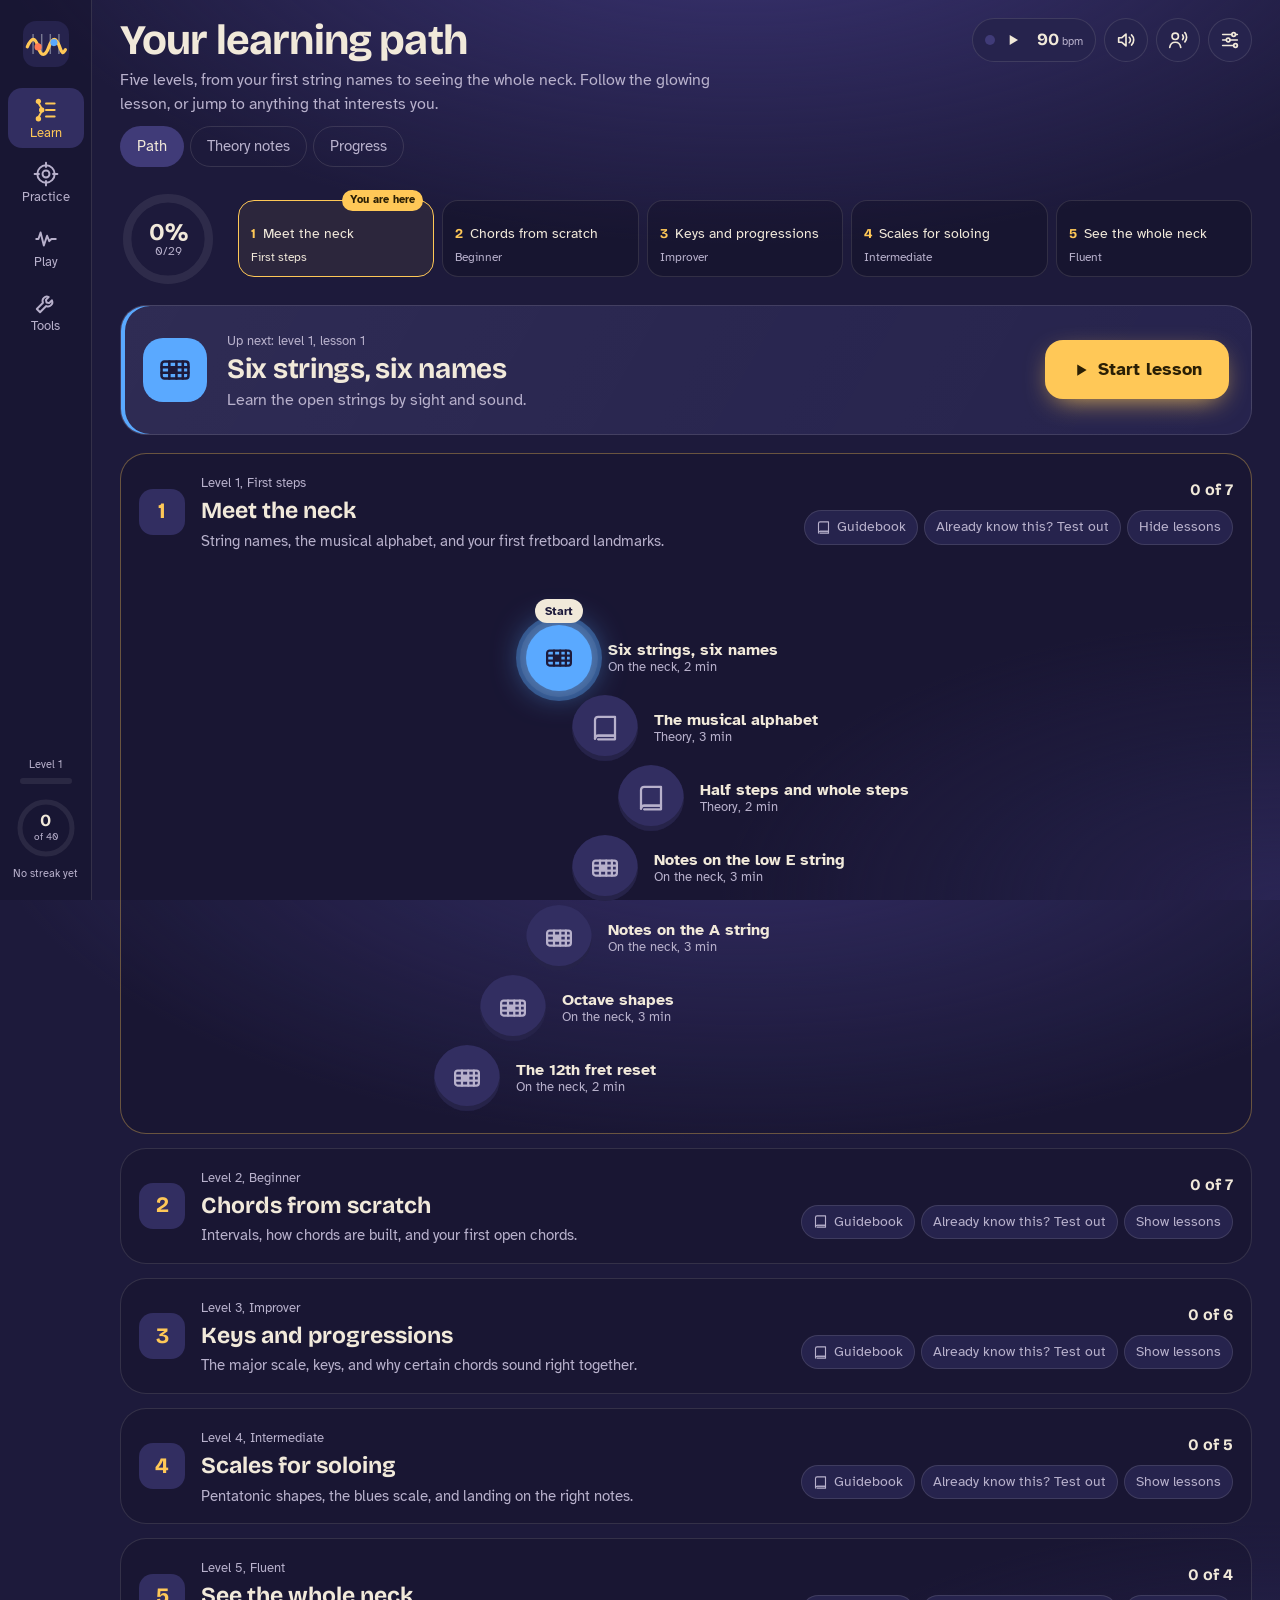
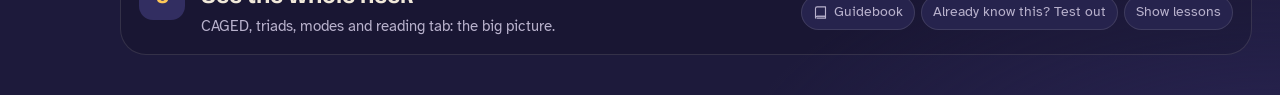
==== commit 434a5b51: "Add learning path, theory lessons, jam room, tab player, live view, chord check, CAGED, metronome, s" ====
--- a/index.html
+++ b/index.html
@@ -10,6 +10,10 @@
 <link rel="preconnect" href="https://fonts.gstatic.com" crossorigin>
 <link href="https://fonts.googleapis.com/css2?family=Atkinson+Hyperlegible:wght@400;700&family=Bricolage+Grotesque:opsz,wght@12..96,500;12..96,600;12..96,700;12..96,800&display=swap" rel="stylesheet">
 <link rel="icon" href="data:image/svg+xml,%3Csvg xmlns='http://www.w3.org/2000/svg' viewBox='0 0 64 64'%3E%3Crect width='64' height='64' rx='16' fill='%231d1a3b'/%3E%3Cpath d='M8 38c6-14 12-14 16 0s10 14 16 0 10-14 16 0' fill='none' stroke='%23ffc857' stroke-width='5' stroke-linecap='round'/%3E%3C/svg%3E">
+<link rel="manifest" href="manifest.webmanifest">
+<link rel="apple-touch-icon" href="icons/apple-touch-icon.png">
+<meta name="apple-mobile-web-app-capable" content="yes">
+<meta name="apple-mobile-web-app-status-bar-style" content="black-translucent">
 <style>:root {
   --velvet: #1d1a3b;
   --velvet-2: #26234d;
@@ -406,16 +410,234 @@
 @media (prefers-reduced-motion: reduce) {
   *, *::before, *::after { animation-duration: .001ms !important; animation-iteration-count: 1 !important; transition-duration: .001ms !important; }
 }
+
+/* ================= v2: sections, path, lessons, play ================= */
+[hidden] { display: none !important; }
+.subtabs { display: flex; gap: 6px; overflow-x: auto; scrollbar-width: none; margin: 4px 0 6px; padding-bottom: 2px; }
+.subtab { flex-shrink: 0; border: 1px solid var(--line); background: transparent; color: var(--pearl-dim); padding: 8px 16px; border-radius: 999px; cursor: pointer; font-size: 15px; }
+.subtab:hover { color: var(--pearl); border-color: rgba(241,233,218,.3); }
+.subtab[aria-selected="true"] { background: var(--velvet-4); color: var(--pearl); border-color: transparent; }
+.nav-btn span { font-size: 12.5px; }
+
+/* metronome */
+.metro { display: flex; align-items: center; gap: 4px; height: 44px; padding: 0 6px 0 12px; border-radius: 999px; border: 1px solid var(--line); background: var(--velvet-2); }
+.metro .m-dot { width: 10px; height: 10px; border-radius: 50%; background: var(--velvet-4); }
+.metro .m-dot.beat { animation: mdot .22s ease-out; }
+.metro .m-dot.accent { background: var(--amber); }
+@keyframes mdot { from { background: var(--pearl); transform: scale(1.5); } }
+.metro button { border: 0; background: none; cursor: pointer; color: var(--pearl); display: flex; align-items: baseline; gap: 3px; padding: 6px; border-radius: 10px; }
+.metro button:hover { background: rgba(255,255,255,.06); }
+.metro .m-play svg { width: 16px; height: 16px; }
+.metro .m-bpm { font-family: var(--display); font-size: 17px; }
+.metro small { font-size: 11px; color: var(--pearl-dim); }
+.metro.running { border-color: rgba(255,200,87,.5); }
+.pop { position: fixed; inset: 74px 28px auto auto; margin: 0; z-index: 40; width: min(360px, calc(100vw - 24px)); border: 1px solid var(--line); border-radius: var(--r-lg); background: var(--velvet-2); color: var(--pearl); padding: 18px; display: none; }
+.pop[open] { display: grid; gap: 12px; }
+.pop h3 { margin: 0; font-family: var(--display); font-size: 22px; }
+.pop .btn { padding: 8px 12px; }
+
+/* rail level */
+.rail-level { display: flex; flex-direction: column; align-items: center; gap: 4px; width: 70px; border: 0; background: none; color: var(--pearl-dim); cursor: pointer; padding: 6px 0; border-radius: 12px; }
+.rail-level:hover { background: rgba(255,255,255,.05); }
+.rail-level small { font-size: 11px; }
+.rl-bar { width: 52px; height: 6px; border-radius: 3px; background: rgba(255,255,255,.08); overflow: hidden; }
+.rl-bar i { display: block; height: 100%; background: var(--amber); }
+
+/* roadmap */
+.roadmap { display: flex; gap: 22px; align-items: center; }
+.rm-ring { position: relative; width: 96px; height: 96px; flex-shrink: 0; display: grid; place-items: center; }
+.rm-ring svg { position: absolute; inset: 0; }
+.rm-ring > div { display: flex; flex-direction: column; align-items: center; line-height: 1.05; }
+.rm-ring b { font-family: var(--display); font-size: 24px; }
+.rm-ring small { font-size: 12px; color: var(--pearl-dim); }
+.rm-track { flex: 1; display: grid; grid-template-columns: repeat(5, minmax(0, 1fr)); gap: 8px; }
+.rm-seg { position: relative; display: flex; flex-direction: column; gap: 6px; text-align: left; border: 1px solid var(--line); background: rgba(0,0,0,.18); color: var(--pearl-dim); border-radius: 16px; padding: 12px 12px 10px; cursor: pointer; min-width: 0; }
+.rm-seg:hover { border-color: rgba(241,233,218,.3); }
+.rm-seg.here { border-color: var(--amber); color: var(--pearl); background: rgba(255,200,87,.07); }
+.rm-seg.full .rm-bar i { background: var(--good); }
+.rm-bar { height: 7px; border-radius: 4px; background: rgba(255,255,255,.08); overflow: hidden; }
+.rm-bar i { display: block; height: 100%; background: var(--amber); border-radius: 4px; transition: width .6s; }
+.rm-name { font-size: 13.5px; line-height: 1.25; color: var(--pearl); overflow: hidden; text-overflow: ellipsis; white-space: nowrap; }
+.rm-name b { font-family: var(--display); color: var(--amber); margin-right: 3px; }
+.rm-rank { font-size: 11.5px; }
+.rm-pin { position: absolute; top: -11px; right: 10px; font-size: 11px; font-weight: 700; background: var(--amber); color: #2a1f05; padding: 2px 8px; border-radius: 99px; }
+
+.next-card { display: flex; align-items: center; gap: 20px; padding: 22px; border-radius: var(--r-lg); background: linear-gradient(120deg, rgba(255,255,255,.04), transparent), var(--velvet-2); border: 1px solid var(--line); box-shadow: inset 4px 0 0 var(--c); }
+.nc-icon { width: 64px; height: 64px; border-radius: 20px; display: grid; place-items: center; background: var(--c); color: var(--velvet); flex-shrink: 0; }
+.nc-icon svg { width: 34px; height: 34px; }
+.nc-txt { flex: 1; min-width: 0; }
+.nc-txt small { color: var(--pearl-dim); font-size: 13px; }
+.nc-txt h2 { margin: 2px 0 4px; font-family: var(--display); font-size: 28px; letter-spacing: -0.01em; line-height: 1.1; }
+.nc-txt p { margin: 0; color: var(--pearl-dim); }
+
+.levels { display: grid; gap: 14px; }
+.level { border: 1px solid var(--line); border-radius: var(--r-lg); background: rgba(0,0,0,.12); }
+.level.current { border-color: rgba(255,200,87,.35); }
+.lv-head { display: flex; gap: 16px; align-items: center; padding: 16px 18px; flex-wrap: wrap; }
+.lv-num { width: 46px; height: 46px; border-radius: 14px; display: grid; place-items: center; background: var(--velvet-3); font-family: var(--display); font-size: 22px; font-weight: 700; color: var(--amber); flex-shrink: 0; }
+.lv-num svg { width: 24px; height: 24px; color: var(--good); }
+.lv-num.small { width: 32px; height: 32px; border-radius: 10px; font-size: 16px; }
+.lv-txt { flex: 1; min-width: 220px; }
+.lv-txt small { color: var(--pearl-dim); font-size: 12.5px; }
+.lv-txt h3 { margin: 0; font-family: var(--display); font-size: 23px; }
+.lv-txt p { margin: 2px 0 0; color: var(--pearl-dim); font-size: 14.5px; }
+.lv-meta { display: flex; flex-direction: column; align-items: flex-end; gap: 8px; }
+.lv-count { font-family: var(--display); font-weight: 700; }
+.lv-actions { display: flex; gap: 6px; flex-wrap: wrap; justify-content: flex-end; }
+.lv-actions .chip { font-size: 13.5px; padding: 6px 11px; }
+.chip svg { width: 15px; height: 15px; }
+.nodes { display: grid; gap: 4px; padding: 34px 18px 22px; }
+.node-row { display: flex; align-items: center; gap: 16px; margin-left: calc(50% - 160px + var(--off) * 46px); }
+.node { position: relative; width: 66px; height: 66px; border-radius: 50%; border: 0; cursor: pointer; flex-shrink: 0; display: grid; place-items: center; color: var(--pearl-dim); background: var(--velvet-3); box-shadow: inset 0 -5px 0 rgba(0,0,0,.25); transition: transform .12s; }
+.node svg { width: 30px; height: 30px; }
+.node:hover { transform: translateY(-2px); }
+.node.done { background: var(--c); color: var(--velvet); }
+.node.next { background: var(--c); color: var(--velvet); box-shadow: 0 0 0 6px rgba(255,255,255,.07), 0 0 0 10px color-mix(in srgb, var(--c) 35%, transparent), 0 0 36px -4px var(--c); animation: nodePulse 2s ease-in-out infinite; }
+@keyframes nodePulse { 50% { transform: scale(1.06); } }
+.node-go { position: absolute; top: -26px; left: 50%; transform: translateX(-50%); background: var(--pearl); color: var(--velvet); font-size: 12px; font-weight: 800; padding: 3px 10px; border-radius: 99px; white-space: nowrap; }
+.node-label { display: flex; flex-direction: column; line-height: 1.25; min-width: 0; }
+.node-label b { font-size: 15.5px; }
+.node-label span { font-size: 12.5px; color: var(--pearl-dim); }
+.stars { display: inline-flex; gap: 2px; }
+.stars i, .stars span { color: rgba(255,255,255,.15); display: inline-flex; }
+.stars i svg { width: 14px; height: 14px; }
+.stars .on { color: var(--amber); }
+.stars.big span svg { width: 54px; height: 54px; }
+.stars.big span.on { animation: starIn .5s cubic-bezier(.2,.9,.3,1.5) both; }
+.stars.big span:nth-child(2) { animation-delay: .15s; } .stars.big span:nth-child(3) { animation-delay: .3s; }
+@keyframes starIn { from { transform: scale(0) rotate(-40deg); } }
+
+/* lesson player */
+.lesson-hud { display: flex; align-items: center; gap: 14px; width: 100%; }
+.lesson-title { display: flex; flex-direction: column; line-height: 1.15; min-width: 0; }
+.lesson-title small { color: var(--pearl-dim); font-size: 12.5px; }
+.lesson-title b { font-family: var(--display); font-size: 22px; }
+.lp-dots { display: flex; gap: 6px; margin-left: auto; flex-wrap: wrap; }
+.lp-dots i { width: 26px; height: 7px; border-radius: 4px; background: rgba(255,255,255,.1); }
+.lp-dots i.chk { width: 12px; }
+.lp-dots i.done { background: var(--good); }
+.lp-dots i.now { background: var(--amber); }
+.lesson-card { background: var(--velvet-2); border: 1px solid var(--line); border-radius: var(--r-lg); padding: 22px 24px; display: grid; gap: 14px; max-width: 980px; }
+.lesson-text { margin: 0; font-size: 20px; line-height: 1.5; max-width: 68ch; }
+.lesson-text b { color: var(--amber); font-weight: 700; }
+.lesson-check:empty { display: none; }
+.lesson-nav { display: flex; gap: 8px; align-items: center; flex-wrap: wrap; }
+.lesson-spacer { flex: 1; }
+.btn-quiet { background: transparent; border-color: transparent; color: var(--pearl-dim); font-weight: 500; }
+.btn-quiet:hover { background: rgba(255,255,255,.05); }
+.check-q { display: flex; gap: 12px; align-items: flex-start; padding: 14px 16px; border-radius: 16px; background: rgba(0,0,0,.22); }
+.check-q > svg { width: 26px; height: 26px; color: var(--amber); flex-shrink: 0; margin-top: 2px; }
+.check-q b { font-size: 17px; display: inline; }
+.check-q small { display: block; color: var(--pearl-dim); font-size: 13.5px; margin-top: 2px; }
+.check-count { margin-left: 8px; font-size: 12px; color: var(--pearl-dim); background: rgba(255,255,255,.07); padding: 1px 8px; border-radius: 99px; }
+.check-ok { display: flex; gap: 10px; align-items: center; color: var(--good); font-weight: 700; font-size: 17px; padding: 10px 0; }
+.check-ok svg { width: 26px; height: 26px; }
+.check-why { margin: 0; color: var(--pearl-dim); font-size: 14.5px; }
+.answers.quiz { margin-top: 10px; }
+.inline-note { display: inline-grid; place-items: center; min-width: 34px; height: 34px; padding: 0 8px; border-radius: 99px; color: var(--velvet); font-family: var(--display); font-weight: 800; margin: 0 2px; }
+.seq-dots { display: flex; gap: 6px; flex-wrap: wrap; margin: 10px 0; }
+.seq-dots i { width: 22px; height: 22px; border-radius: 50%; background: rgba(255,255,255,.08); border: 2px solid transparent; }
+.seq-dots i.now { border-color: var(--amber); }
+.done-card { text-align: center; justify-items: center; padding: 34px; }
+.done-card h2 { margin: 6px 0 0; font-family: var(--display); font-size: 34px; }
+.done-card p { margin: 0; }
+.tone-row { display: flex; gap: 8px; flex-wrap: wrap; }
+pre.tab { margin: 0; padding: 14px 16px; border-radius: 14px; background: rgba(0,0,0,.28); font-family: ui-monospace, "SF Mono", Menlo, Consolas, monospace; font-size: 15px; line-height: 1.45; overflow-x: auto; color: var(--pearl); }
+.circle5 { width: 260px; max-width: 100%; }
+.chroma { display: grid; grid-template-columns: repeat(12, 1fr); gap: 5px; height: 120px; align-items: end; margin-top: 10px; }
+.chroma.big { height: 200px; }
+.chroma .cb { display: flex; flex-direction: column; align-items: center; gap: 4px; height: 100%; justify-content: flex-end; }
+.chroma .cb i { width: 100%; max-width: 30px; height: 6%; border-radius: 6px 6px 3px 3px; background: var(--c); opacity: .85; transition: height .1s; }
+.chroma .cb span { font-size: 12px; font-weight: 700; color: var(--pearl-dim); }
+.chroma .cb.want span { color: var(--pearl); }
+.chroma .cb.want i { outline: 2px solid var(--pearl); outline-offset: 2px; }
+
+/* guidebooks */
+.guides { display: grid; gap: 12px; }
+details.guide { border: 1px solid var(--line); border-radius: var(--r-lg); background: rgba(0,0,0,.12); }
+details.guide summary { display: flex; gap: 14px; align-items: center; padding: 16px 18px; cursor: pointer; list-style: none; }
+details.guide summary::-webkit-details-marker { display: none; }
+details.guide summary b { display: block; font-family: var(--display); font-size: 21px; }
+details.guide summary small { color: var(--pearl-dim); }
+.guide-body { display: grid; grid-template-columns: repeat(auto-fill, minmax(280px, 1fr)); gap: 12px; padding: 0 18px 18px; }
+.g-item { background: var(--velvet-2); border-radius: 16px; padding: 14px 16px; }
+.g-item h4 { margin: 0 0 6px; font-family: var(--display); font-size: 17px; color: var(--amber); }
+.g-item div { font-size: 14.5px; line-height: 1.55; color: var(--pearl); }
+.g-lessons { grid-column: 1 / -1; display: flex; gap: 8px; flex-wrap: wrap; align-items: center; }
+.g-lessons .chip svg { color: var(--good); }
+
+/* jam */
+.jam-now { display: flex; gap: 28px; align-items: flex-end; flex-wrap: wrap; }
+.jam-chord { font-family: var(--display); font-weight: 800; font-size: clamp(64px, 8vw, 104px); line-height: .9; letter-spacing: -0.03em; }
+.jam-next { font-family: var(--display); font-weight: 700; font-size: 36px; color: var(--pearl-dim); }
+.beats { display: flex; gap: 8px; margin-left: auto; padding-bottom: 10px; }
+.beats i { width: 16px; height: 16px; border-radius: 50%; background: rgba(255,255,255,.1); transition: background .08s; }
+.beats i.on { background: var(--amber); box-shadow: 0 0 14px var(--amber); }
+.beats i:first-child.on { background: var(--pearl); }
+.prog .prog-card { cursor: default; }
+#jm-bars .prog-card { min-width: 70px; padding: 8px 12px; }
+#jm-bars .prog-card b { font-size: 19px; }
+
+/* tabs */
+.tab-view { border-radius: 16px; background: rgba(0,0,0,.28); overflow-x: auto; }
+.tab-view pre { margin: 0; padding: 16px; font-family: ui-monospace, "SF Mono", Menlo, Consolas, monospace; font-size: 16px; line-height: 1.5; color: var(--pearl-dim); }
+.tab-view span { color: var(--pearl); border-radius: 4px; }
+.tab-view span.on { background: var(--amber); color: #2a1f05; box-shadow: 0 0 0 3px var(--amber); }
+textarea { width: 100%; background: rgba(0,0,0,.25); color: var(--pearl); border: 1px solid var(--line); border-radius: 14px; padding: 12px; font-family: ui-monospace, "SF Mono", Menlo, Consolas, monospace; font-size: 14px; resize: vertical; }
+input[type="time"] { background: var(--velvet-3); color: var(--pearl); border: 1px solid var(--line); border-radius: 10px; padding: 8px 10px; font: inherit; color-scheme: dark; }
+
+/* live + check */
+.live-top { display: flex; gap: 22px; align-items: center; flex-wrap: wrap; }
+.history { display: flex; gap: 6px; flex-wrap: wrap; margin-top: 12px; min-height: 40px; }
+.history .note-chip { width: 36px; height: 36px; font-size: 13px; cursor: default; }
+.changes { display: flex; gap: 30px; }
+.changes div { display: flex; flex-direction: column; }
+.changes b { font-family: var(--display); font-size: 56px; line-height: 1; }
+.changes span { color: var(--pearl-dim); font-size: 13px; }
+#neck .caged-label { font-family: var(--display); font-weight: 800; font-size: 13px; }
+.mk.seqhint .body { stroke-dasharray: 3 3; stroke: rgba(241,233,218,.6); }
+
+@media (max-width: 1080px) { .rm-track { grid-template-columns: repeat(5, minmax(120px, 1fr)); overflow-x: auto; } }
+@media (max-width: 760px) {
+  .roadmap { flex-direction: column; align-items: stretch; }
+  .rm-ring { margin: 0 auto; }
+  .rm-track { display: flex; overflow-x: auto; padding-top: 12px; }
+  .rm-seg { min-width: 150px; }
+  .next-card { flex-direction: column; align-items: flex-start; }
+  .node-row { margin-left: calc(14px + (var(--off) + 2) * 14px); }
+  .lesson-text { font-size: 17.5px; }
+  .lesson-card { padding: 18px; }
+  .lp-dots { display: none; }
+  .metro { padding: 0 4px 0 8px; }
+  .metro small { display: none; }
+  .pop { inset: auto 12px 90px 12px; width: auto; }
+  .top-actions { gap: 6px; }
+  .changes b { font-size: 42px; }
+  .jam-next { font-size: 26px; }
+}
+@media (max-width: 760px) {
+  html, body { overflow-x: hidden; }
+  .topbar { flex-direction: column-reverse; gap: 10px; }
+  .top-actions { margin-left: 0; width: 100%; justify-content: flex-end; }
+  .roadmap, .rm-track, .levels, .level, .next-card { min-width: 0; max-width: 100%; }
+  .rm-track { width: 100%; }
+  .lv-meta { align-items: flex-start; width: 100%; }
+  .lv-actions { justify-content: flex-start; }
+  .lv-txt { min-width: 0; }
+  .panel > *, .panel-grid > * { min-width: 0; }
+}
+.node-row:has(.node.next) { margin-top: 22px; }
 </style>
 </head>
 <body>
 <div class="app">
-  <nav class="rail" aria-label="Practice modes">
+  <nav class="rail" aria-label="Sections">
     <div class="logo" title="Fretwave">
       <svg viewBox="0 0 64 64" aria-hidden="true"><rect width="64" height="64" rx="18" fill="#26234d"/><path d="M14 18v28M26 18v28M38 18v28M50 18v28" stroke="#c9ced6" stroke-width="2" opacity=".5"/><path d="M6 36c6-14 11-14 15 0s10 14 15 0 10-14 15 0 6 6 8 4" fill="none" stroke="#ffc857" stroke-width="4.5" stroke-linecap="round"/><circle cx="21" cy="36" r="5" fill="#ff7b54"/><circle cx="43" cy="30" r="5" fill="#5aa9ff"/></svg>
     </div>
     <div id="nav"></div>
     <div class="rail-foot">
+      <button class="rail-level" id="rail-level" type="button"></button>
       <div class="daily" id="daily" title="Notes practiced today"></div>
       <div class="streak" id="streak"></div>
     </div>
@@ -423,16 +645,18 @@
   <main>
     <header class="topbar">
       <div>
-        <h1 id="mode-title">Explore the neck</h1>
+        <h1 id="mode-title">Your learning path</h1>
         <p id="mode-help"></p>
       </div>
       <div class="top-actions">
+        <div class="metro" id="metro"></div>
         <button class="icon-btn" id="btn-sound" aria-pressed="true" aria-label="Sound" title="Sound on or off"></button>
         <button class="icon-btn" id="btn-voice" aria-pressed="true" aria-label="Say note names aloud" title="Say note names aloud"></button>
         <button class="icon-btn" id="btn-settings" aria-label="Settings" title="Settings"></button>
       </div>
     </header>
-    <section class="stage">
+    <nav class="subtabs" id="subtabs" role="tablist" aria-label="Pages in this section"></nav>
+    <section class="stage" id="stage">
       <div class="hud" id="hud" aria-live="polite"></div>
       <div class="neck-scroll"><div class="neck-wrap"><svg id="neck" role="img" aria-label="Interactive fretboard"></svg></div></div>
       <p class="rotate-hint">Swipe the neck sideways for higher frets, or turn your phone for the full view.</p>
@@ -446,7 +670,9 @@
   <div class="controls" id="settings-body"></div>
   <div class="dlg-foot"><button class="btn btn-primary" id="settings-done">Done</button></div>
 </dialog>
+<dialog id="metro-pop" class="pop"></dialog>
 <div class="toast" id="toast" role="status"></div>
+<script src="firebase-config.js"></script>
 <script>'use strict';
 /* ================= Utilities ================= */
 const $ = (s, r = document) => r.querySelector(s);
@@ -588,10 +814,16 @@
   settings: Object.assign({}, DEFAULTS, saved.settings || {}),
   stats: saved.stats || {},
   daily: saved.daily || { date: '', count: 0, streak: 0, last: '' },
-  mode: 'explore',
+  learn: Object.assign({ done: {}, last: null, open: {} }, saved.learn || {}),
+  mode: 'path',
 };
 S.settings.drill = Object.assign({}, DEFAULTS.drill, S.settings.drill || {});
-function persist() { store.save({ settings: S.settings, stats: S.stats, daily: S.daily }); }
+function persist() {
+  store.save({ settings: S.settings, stats: S.stats, daily: S.daily, learn: S.learn });
+  if (typeof Sync !== 'undefined') Sync.queue();
+  clearTimeout(persist._t);
+  persist._t = setTimeout(() => { try { if ('caches' in window) caches.open('fretwave-state').then((c) => c.put('state.json', new Response(JSON.stringify({ last: S.daily.last, streak: S.daily.streak, reminder: S.settings.reminder || null })))).catch(() => {}); } catch (e) { /* no cache storage */ } }, 1500);
+}
 const inst = () => INSTRUMENTS[S.settings.instrument] || INSTRUMENTS.guitar;
 function tuning() {
   const t = inst().tunings;
@@ -745,25 +977,29 @@
 const Mic = {
   stream: null, an: null, buf: null, timer: null, cb: null, active: false,
   async start(cb) {
+    if (this.active) { this.cb = cb; return; }
     const ctx = Sound.ensure();
     if (!navigator.mediaDevices || !navigator.mediaDevices.getUserMedia) throw new Error('nomic');
     this.stream = await navigator.mediaDevices.getUserMedia({ audio: { echoCancellation: false, noiseSuppression: false, autoGainControl: false } });
     const src = ctx.createMediaStreamSource(this.stream);
-    this.an = ctx.createAnalyser(); this.an.fftSize = 4096; src.connect(this.an);
-    this.buf = new Float32Array(this.an.fftSize); this.cb = cb; this.active = true;
+    this.an = ctx.createAnalyser(); this.an.fftSize = 16384; this.an.smoothingTimeConstant = 0.5; src.connect(this.an);
+    this.buf = new Float32Array(this.an.fftSize); this.freq = new Float32Array(this.an.frequencyBinCount);
+    this.cb = cb; this.active = true; this.chromaCb = null;
     this.timer = setInterval(() => this.tick(), 50);
   },
+  listen(cb) { this.cb = cb; },
   stop() {
-    clearInterval(this.timer); this.timer = null; this.active = false;
+    clearInterval(this.timer); this.timer = null; this.active = false; this.chromaCb = null; this.ignoreOwn = false;
     if (this.stream) this.stream.getTracks().forEach((t) => t.stop());
     this.stream = null;
   },
   tick() {
     if (!this.an) return;
     this.an.getFloatTimeDomainData(this.buf);
-    const r = yin(this.buf, Sound.ctx.sampleRate);
-    const quiet = performance.now() - Sound.lastPlay < 1300 || Voice.busy();
+    const r = yin(this.buf.subarray(this.buf.length - 4096), Sound.ctx.sampleRate);
+    const quiet = (performance.now() - Sound.lastPlay < 1300 && !this.ignoreOwn) || Voice.busy();
     if (this.cb) this.cb(quiet ? -1 : r.f, r.rms);
+    if (this.chromaCb) { this.an.getFloatFrequencyData(this.freq); this.chromaCb(quiet ? null : chromaOf(this.freq, Sound.ctx.sampleRate, this.an.fftSize), r.rms); }
   },
 };
 function micError(e) {
@@ -771,6 +1007,177 @@
     ? 'Microphone access was blocked. Allow it in your browser’s site settings, then try again.'
     : 'The microphone is blocked on this page. Open Fretwave from its own site (your GitHub Pages link) to play along on your real guitar.';
   toast(msg, 4200);
+}
+
+/* ================= Listening: pitch-class energy (chroma) + chord matching ================= */
+function chromaOf(db, sr, fftSize) {
+  const out = new Float32Array(12);
+  const binHz = sr / fftSize;
+  const lo = Math.floor(70 / binHz), hi = Math.min(db.length - 2, Math.ceil(1500 / binHz));
+  let peak = -Infinity;
+  for (let i = lo; i <= hi; i++) if (db[i] > peak) peak = db[i];
+  if (peak < -78) return null; // silence
+  const floor = peak - 38;
+  for (let i = lo + 1; i < hi; i++) {
+    const v = db[i];
+    if (v < floor || v < db[i - 1] || v < db[i + 1]) continue; // local spectral peaks only
+    const f = i * binHz;
+    const midi = 69 + 12 * Math.log2(f / 440);
+    const pc = mod(Math.round(midi), 12);
+    const mag = Math.pow(10, (v - peak) / 20);
+    out[pc] += mag / (1 + f / 900);
+  }
+  let mx = 0; for (let i = 0; i < 12; i++) mx = Math.max(mx, out[i]);
+  if (!mx) return null;
+  for (let i = 0; i < 12; i++) out[i] /= mx;
+  return out;
+}
+const MATCH_TYPES = ['maj', 'min', '7', 'maj7', 'm7', 'sus2', 'sus4', 'dim', '5'];
+function matchChord(chroma) {
+  if (!chroma) return null;
+  let best = null;
+  const norm = Math.sqrt(chroma.reduce((a, b) => a + b * b, 0)) || 1;
+  for (let r = 0; r < 12; r++) for (const id of MATCH_TYPES) {
+    const t = chordType(id); const pcs = new Set(t.iv.map((i) => mod(r + i, 12)));
+    let dot = 0, tn = 0;
+    for (let pc = 0; pc < 12; pc++) { const w = pcs.has(pc) ? (pc === r ? 1.25 : 1) : 0; dot += w * chroma[pc]; tn += w * w; }
+    let score = dot / (norm * Math.sqrt(tn));
+    if (id === '5') score -= 0.04; if (t.iv.length > 3) score -= 0.02; // prefer simple names on ties
+    if (!best || score > best.score) best = { root: r, id, score };
+  }
+  return best;
+}
+// how well a heard chroma matches an expected set of pitch classes
+function checkChord(chroma, pcs) {
+  if (!chroma) return null;
+  const missing = pcs.filter((pc) => chroma[pc] < 0.22);
+  const extra = [];
+  for (let pc = 0; pc < 12; pc++) if (!pcs.includes(pc) && chroma[pc] > 0.55) extra.push(pc);
+  return { ok: !missing.length && extra.length <= 1, missing, extra };
+}
+
+/* ================= More sounds: clicks, drums, bass ================= */
+Object.assign(Sound, {
+  noise: null,
+  noiseBuf() {
+    if (this.noise) return this.noise;
+    const ctx = this.ctx, len = ctx.sampleRate; const b = ctx.createBuffer(1, len, ctx.sampleRate); const d = b.getChannelData(0);
+    for (let i = 0; i < len; i++) d[i] = Math.random() * 2 - 1;
+    return (this.noise = b);
+  },
+  env(g, t, peak, decay) { g.gain.setValueAtTime(0.0001, t); g.gain.exponentialRampToValueAtTime(peak, t + 0.004); g.gain.exponentialRampToValueAtTime(0.0001, t + decay); },
+  click(t, accent) {
+    if (!S.settings.sound) return; const ctx = this.ensure(); if (!ctx) return;
+    const o = ctx.createOscillator(), g = ctx.createGain(); o.type = 'square'; o.frequency.value = accent ? 1760 : 1175;
+    this.env(g, t, accent ? 0.22 : 0.13, 0.05); o.connect(g); g.connect(this.master); o.start(t); o.stop(t + 0.07);
+  },
+  kick(t, v = 1) {
+    if (!S.settings.sound) return; const ctx = this.ctx; const o = ctx.createOscillator(), g = ctx.createGain();
+    o.frequency.setValueAtTime(140, t); o.frequency.exponentialRampToValueAtTime(42, t + 0.12);
+    this.env(g, t, 0.9 * v, 0.32); o.connect(g); g.connect(this.master); o.start(t); o.stop(t + 0.35);
+  },
+  snare(t, v = 1) {
+    if (!S.settings.sound) return; const ctx = this.ctx; const n = ctx.createBufferSource(); n.buffer = this.noiseBuf();
+    const hp = ctx.createBiquadFilter(); hp.type = 'highpass'; hp.frequency.value = 1400;
+    const g = ctx.createGain(); this.env(g, t, 0.42 * v, 0.17); n.connect(hp); hp.connect(g); g.connect(this.master); n.start(t); n.stop(t + 0.2);
+    const o = ctx.createOscillator(), g2 = ctx.createGain(); o.frequency.value = 190; this.env(g2, t, 0.25 * v, 0.08); o.connect(g2); g2.connect(this.master); o.start(t); o.stop(t + 0.1);
+  },
+  hat(t, v = 1, open) {
+    if (!S.settings.sound) return; const ctx = this.ctx; const n = ctx.createBufferSource(); n.buffer = this.noiseBuf();
+    const hp = ctx.createBiquadFilter(); hp.type = 'highpass'; hp.frequency.value = 7500;
+    const g = ctx.createGain(); this.env(g, t, 0.13 * v, open ? 0.22 : 0.045); n.connect(hp); hp.connect(g); g.connect(this.master); n.start(t); n.stop(t + 0.25);
+  },
+  bass(midi, t, dur) {
+    if (!S.settings.sound) return; const ctx = this.ctx; const o = ctx.createOscillator(), o2 = ctx.createOscillator();
+    const lp = ctx.createBiquadFilter(); lp.type = 'lowpass'; lp.frequency.setValueAtTime(900, t); lp.frequency.exponentialRampToValueAtTime(240, t + 0.25);
+    const g = ctx.createGain(); o.type = 'triangle'; o2.type = 'sawtooth'; o.frequency.value = o2.frequency.value = freqOf(midi);
+    const g2 = ctx.createGain(); g2.gain.value = 0.25;
+    g.gain.setValueAtTime(0.0001, t); g.gain.exponentialRampToValueAtTime(0.42, t + 0.01); g.gain.setValueAtTime(0.42, t + dur * 0.7); g.gain.exponentialRampToValueAtTime(0.0001, t + dur);
+    o.connect(lp); o2.connect(g2); g2.connect(lp); lp.connect(g); g.connect(this.master);
+    o.start(t); o2.start(t); o.stop(t + dur + 0.02); o2.stop(t + dur + 0.02);
+  },
+  // strum a voicing at an absolute audio time without touching the neck
+  strumAt(frets, t, up, gain = 0.3) {
+    const order = frets.map((f, s) => ({ f, s })).filter((x) => x.f >= 0); if (up) order.reverse();
+    const base = this.ctx.currentTime;
+    order.forEach((x, i) => this.play(strings()[x.s] + x.f, Math.max(0, t - base + i * 0.018), gain));
+  },
+});
+
+/* ================= Metronome (global) with speed trainer ================= */
+const Metro = {
+  on: false, bpm: 90, beats: 4, beat: 0, next: 0, timer: null, listeners: new Set(),
+  trainer: { on: false, step: 4, every: 2, target: 140, bars: 0 },
+  start() {
+    const ctx = Sound.ensure(); if (!ctx) return;
+    this.on = true; this.beat = 0; this.next = ctx.currentTime + 0.08; this.trainer.bars = 0;
+    clearInterval(this.timer); this.timer = setInterval(() => this.tick(), 25); renderMetro();
+  },
+  stop() { this.on = false; clearInterval(this.timer); renderMetro(); },
+  toggle() { this.on ? this.stop() : this.start(); },
+  setBpm(v) { this.bpm = clamp(Math.round(v), 30, 260); renderMetro(); },
+  tick() {
+    const ctx = Sound.ctx;
+    while (this.next < ctx.currentTime + 0.12) {
+      const b = this.beat, t = this.next;
+      Sound.click(t, b === 0);
+      const delay = Math.max(0, (t - ctx.currentTime) * 1000);
+      setTimeout(() => { pulseMetro(b === 0); this.listeners.forEach((fn) => fn(b)); }, delay);
+      this.next += 60 / this.bpm;
+      this.beat = (this.beat + 1) % this.beats;
+      if (this.beat === 0 && this.trainer.on) {
+        this.trainer.bars++;
+        if (this.trainer.bars % this.trainer.every === 0 && this.bpm < this.trainer.target) {
+          this.bpm = Math.min(this.trainer.target, this.bpm + this.trainer.step);
+          setTimeout(() => { renderMetro(); toast(`Tempo up: ${this.bpm} bpm`, 1100); }, delay);
+        }
+      }
+    }
+  },
+};
+function renderMetro() {
+  const box = $('#metro'); if (!box) return;
+  box.querySelector('.m-bpm').textContent = Metro.bpm;
+  box.querySelector('.m-play').innerHTML = Metro.on ? ICONS.stop : ICONS.play;
+  box.querySelector('.m-play').setAttribute('aria-label', Metro.on ? 'Stop metronome' : 'Start metronome');
+  box.classList.toggle('running', Metro.on);
+  const pop = $('#metro-pop'); if (pop && pop.open) syncMetroPop();
+}
+function pulseMetro(accent) {
+  const d = $('#metro .m-dot'); if (!d) return;
+  d.classList.remove('beat', 'accent'); void d.offsetWidth; d.classList.add('beat'); if (accent) d.classList.add('accent');
+}
+function syncMetroPop() {
+  const p = $('#metro-pop');
+  $('#mp-bpm', p).value = Metro.bpm; $('#mp-bpm-o', p).textContent = Metro.bpm + ' bpm';
+  $('#mp-train', p).checked = Metro.trainer.on;
+  $('#mp-target', p).value = Metro.trainer.target; $('#mp-target-o', p).textContent = Metro.trainer.target + ' bpm';
+}
+function initMetro() {
+  const box = $('#metro');
+  box.innerHTML = `<span class="m-dot" aria-hidden="true"></span><button class="m-play" type="button" aria-label="Start metronome">${ICONS.play}</button><button class="m-open" type="button" aria-label="Metronome settings"><b class="m-bpm">${Metro.bpm}</b><small>bpm</small></button>`;
+  $('.m-play', box).addEventListener('click', () => Metro.toggle());
+  const pop = $('#metro-pop');
+  pop.innerHTML = `<h3>Metronome</h3>
+    <div class="slider"><input type="range" min="30" max="260" id="mp-bpm" aria-label="Tempo"><output id="mp-bpm-o"></output></div>
+    <div class="wrap"><button class="btn" data-d="-5">−5</button><button class="btn" data-d="-1">−1</button><button class="btn" data-d="1">+1</button><button class="btn" data-d="5">+5</button><button class="btn" id="mp-tap">Tap tempo</button></div>
+    <div>${seg('mp-beats', [['2', '2/4'], ['3', '3/4'], ['4', '4/4'], ['6', '6/8']], Metro.beats)}</div>
+    <label class="switch"><input type="checkbox" id="mp-train">Speed trainer: speed up as I go</label>
+    <div class="slider"><span class="muted" style="font-size:13px">Up to</span><input type="range" min="60" max="260" id="mp-target" aria-label="Target tempo"><output id="mp-target-o"></output></div>
+    <p class="muted" style="font-size:13px;margin:0">Adds 4 bpm every 2 bars until it reaches your target. Great for scales and chord changes.</p>`;
+  $('.m-open', box).addEventListener('click', (e) => { if (pop.open) pop.close(); else { syncMetroPop(); pop.show(); } e.stopPropagation(); });
+  document.addEventListener('pointerdown', (e) => { if (pop.open && !pop.contains(e.target) && !box.contains(e.target)) pop.close(); });
+  $('#mp-bpm', pop).addEventListener('input', (e) => Metro.setBpm(+e.target.value));
+  $$('[data-d]', pop).forEach((b) => b.addEventListener('click', () => Metro.setBpm(Metro.bpm + +b.dataset.d)));
+  let taps = [];
+  $('#mp-tap', pop).addEventListener('click', () => {
+    const now = performance.now(); taps = taps.filter((t) => now - t < 2500); taps.push(now);
+    if (taps.length >= 2) { const iv = (taps[taps.length - 1] - taps[0]) / (taps.length - 1); Metro.setBpm(60000 / iv); }
+  });
+  wireSeg(pop, 'mp-beats', (v) => { Metro.beats = +v; Metro.beat = 0; });
+  $('#mp-train', pop).addEventListener('change', (e) => { Metro.trainer.on = e.target.checked; Metro.trainer.bars = 0; if (Metro.trainer.on && Metro.trainer.target <= Metro.bpm) Metro.trainer.target = Math.min(260, Metro.bpm + 40); syncMetroPop(); });
+  $('#mp-target', pop).addEventListener('input', (e) => { Metro.trainer.target = +e.target.value; $('#mp-target-o', pop).textContent = Metro.trainer.target + ' bpm'; });
+  renderMetro();
 }
 
 /* ================= The fretboard ================= */
@@ -876,7 +1283,7 @@
       }
     });
     this.markers = new Map();
-    const wrap = svg.parentElement; if (wrap) wrap.style.minWidth = g.F > 15 ? '1180px' : g.F > 12 ? '960px' : '860px';
+    const wrap = svg.parentElement; if (wrap) { const k = window.innerWidth < 760 ? 0.78 : 1; wrap.style.minWidth = Math.round((g.F > 15 ? 1180 : g.F > 12 ? 960 : 860) * k) + 'px'; }
   },
   key: (s, f) => s + ':' + f,
   mark(s, f, o = {}) {
@@ -1501,6 +1908,7 @@
           <button class="btn" id="ch-arp">${ICONS.play}One string at a time</button>
           <label class="switch" style="margin-left:6px"><input type="checkbox" id="ch-all" ${this.showAll ? 'checked' : ''}>Show chord tones on the whole neck</label>
         </div>
+        <div class="wrap"><label class="switch"><input type="checkbox" id="ch-caged" ${this.caged ? 'checked' : ''}>CAGED map (major chords)</label><span id="ch-cagedbtns" class="wrap"></span></div>
         <div class="legend" id="ch-legend"></div>
       </div>
       <div class="controls">
@@ -1519,6 +1927,7 @@
     $('#ch-strum', p).addEventListener('click', () => this.v && strum(this.v.frets));
     $('#ch-arp', p).addEventListener('click', () => this.v && strum(this.v.frets, { arp: true }));
     $('#ch-all', p).addEventListener('change', (e) => { this.showAll = e.target.checked; this.draw(); });
+    $('#ch-caged', p).addEventListener('change', (e) => { this.caged = e.target.checked; if (this.caged && this.type !== 'maj') { this.type = 'maj'; $$('#ch-types .chip', p).forEach((x) => x.setAttribute('aria-pressed', x.dataset.t === 'maj')); this.update(false); } else this.draw(); });
     wireSeg(p, 'ch-prog', (v) => { this.prog = v; this.stopLoop(); this.renderProg(); });
     $('#ch-loop', p).addEventListener('click', () => (this.loop ? this.stopLoop() : this.startLoop()));
     $('#ch-bpm', p).addEventListener('input', (e) => { this.bpm = +e.target.value; $('#ch-bpm-o', p).textContent = this.bpm + ' bpm'; });
@@ -1546,6 +1955,12 @@
     if (this.v) Neck.scrollTo(Math.max(0, this.v.base + 1));
   },
   draw(v = this.v, root = this.root, iv = chordType(this.type).iv) {
+    const cb = this.p && $('#ch-cagedbtns', this.p); if (cb) cb.innerHTML = '';
+    if (this.caged && this.type === 'maj' && root === this.root && v === this.v) {
+      const shapes = Neck.caged(root);
+      if (cb && shapes.length) { cb.innerHTML = shapes.filter((sh) => sh.hi <= S.settings.frets).map((sh) => `<button class="chip" data-sh="${sh.name}" style="border-color:${sh.color}">${sh.name} shape</button>`).join(''); $$('[data-sh]', cb).forEach((b) => b.addEventListener('click', () => { const sh = shapes.find((x) => x.name === b.dataset.sh); Neck.caged(root, { only: sh.name }); strum(sh.frets); Neck.scrollTo(sh.lo + 1); })); }
+      return;
+    }
     Neck.clear();
     if (this.showAll) {
       const pcs = iv.map((i) => mod(root + i, 12));
@@ -1612,6 +2027,7 @@
         </div>
         <div class="wrap" style="gap:22px">
           <label class="switch"><input type="checkbox" id="sc-drone" ${this.drone ? 'checked' : ''}>Root drone (hear the home note)</label>
+          <label class="switch"><input type="checkbox" id="sc-train" ${this.train ? 'checked' : ''}>Loop and speed up (+4 bpm each time)</label>
         </div>
         <div class="row"><span class="lbl">Dots show</span>${seg('sc-lab', [['role', 'Role in the scale'], ['name', 'Note names']], this.labels)}</div>
       </div>
@@ -1623,6 +2039,7 @@
     $('#sc-types', p).addEventListener('click', (e) => { const b = e.target.closest('.chip'); if (!b) return; this.scale = b.dataset.t; $$('#sc-types .chip', p).forEach((x) => x.setAttribute('aria-pressed', x === b)); this.pos = 1; this.update(); });
     $('#sc-play', p).addEventListener('click', () => (this.playing ? this.stop() : this.play()));
     $('#sc-bpm', p).addEventListener('input', (e) => { this.bpm = +e.target.value; $('#sc-bpm-o', p).textContent = this.bpm + ' bpm'; });
+    $('#sc-train', p).addEventListener('change', (e) => { this.train = e.target.checked; });
     $('#sc-drone', p).addEventListener('change', (e) => { this.drone = e.target.checked; this.drone ? Sound.droneOn(48 + this.root) : Sound.droneOff(); });
     wireSeg(p, 'sc-lab', (v) => { this.labels = v; this.draw(); });
     this.update();
@@ -1691,7 +2108,11 @@
     const step = 60 / this.bpm / 2; // eighth notes
     seq.forEach((c, i) => Neck.play(c.s, c.f, i * step, 0.5));
     const btn = $('#sc-play', this.p); btn.innerHTML = `${ICONS.stop}Stop`;
-    this.playing = setTimeout(() => { this.playing = null; this.stop(); }, seq.length * step * 1000 + 300);
+    this.playing = setTimeout(() => {
+      this.playing = null;
+      if (this.train && current === this) { this.bpm = Math.min(240, this.bpm + 4); const sl = $('#sc-bpm', this.p); if (sl) { sl.value = this.bpm; $('#sc-bpm-o', this.p).textContent = this.bpm + ' bpm'; } this.play(); return; }
+      this.stop();
+    }, seq.length * step * 1000 + 300);
   },
   stop() {
     if (this.playing) { Sound.stopAll(); Neck.cancelPending(); }
@@ -1920,6 +2341,7 @@
     const todayCount = S.daily.date === t ? S.daily.count : 0;
     p.innerHTML = `<div class="stats-grid">
         <div class="stat"><b style="color:var(--amber)">${currentStreak()}</b><span>Day streak</span></div>
+        <div class="stat"><b>${Object.keys(S.learn.done).length}<span class="muted" style="font-size:18px">/${allLessons().length}</span></b><span>Lessons finished</span></div>
         <div class="stat"><b>${todayCount}<span class="muted" style="font-size:18px">/${S.settings.goal}</span></b><span>Notes practiced today</span></div>
         <div class="stat"><b>${n ? Math.round(100 * ok / n) + '%' : '–'}</b><span>First-try accuracy</span></div>
         <div class="stat"><b>${ok ? (ms / ok / 1000).toFixed(1) + 's' : '–'}</b><span>Average time to answer</span></div>
@@ -1954,49 +2376,1595 @@
   },
 };
 
-/* ================= Settings ================= */
-function openSettings() {
+
+/* ================= Learning path: lesson engine ================= */
+// S.learn = { done: { lessonId: stars }, last: lessonId, open: {levelIndex: bool} }
+if (!S.learn) S.learn = saved.learn || { done: {}, last: null, open: {} };
+
+const LEVEL_NAMES = ['First steps', 'Beginner', 'Improver', 'Intermediate', 'Fluent'];
+function allLessons() { const out = []; CURRICULUM.forEach((lv, li) => lv.lessons.forEach((ls, i) => out.push({ lv, li, ls, i }))); return out; }
+function lessonById(id) { return allLessons().find((x) => x.ls.id === id); }
+function levelProgress(lv) { const d = lv.lessons.filter((l) => S.learn.done[l.id]).length; return { done: d, total: lv.lessons.length, pct: d / lv.lessons.length }; }
+function nextLesson() { return allLessons().find((x) => !S.learn.done[x.ls.id]) || null; }
+function currentLevelIndex() { const n = nextLesson(); return n ? n.li : CURRICULUM.length - 1; }
+function pathPct() { const all = allLessons(); return all.filter((x) => S.learn.done[x.ls.id]).length / all.length; }
+
+/* Helpers the lesson scripts use to draw and play on the neck */
+const L = {
+  timers: [],
+  later(ms, fn) { const t = setTimeout(fn, ms); this.timers.push(t); return t; },
+  reset() { this.timers.forEach(clearTimeout); this.timers = []; Sound.stopAll(); Neck.cancelPending(); Neck.clear(); Sound.droneOff(); },
+  cell(s, f) { return { s, f, midi: midiAt(s, f), pc: midiAt(s, f) % 12 }; },
+  note(s, f, o = {}) { return Neck.noteMark(s, f, o); },
+  label(s, f, label, color, o = {}) { return Neck.mark(s, f, Object.assign({ label, color }, o)); },
+  iv(s, f, root, ctx = [], o = {}) { const semi = mod(midiAt(s, f) - root, 12); return Neck.mark(s, f, Object.assign({ label: intervalInfo(semi, ctx)[0], color: intervalColor(semi, ctx), ring: semi === 0, ringColor: '#fff' }, o)); },
+  notes(cells, o = {}) { cells.forEach((c, i) => this.note(c.s, c.f, Object.assign({ delay: (o.stagger || 0) * i }, o))); },
+  seq(cells, gap = 0.42, o = {}) {
+    cells.forEach((c, i) => {
+      this.later(i * gap * 1000 + (o.at || 0) * 1000, () => {
+        if (o.iv != null) this.iv(c.s, c.f, o.iv, o.ctx || [], { ring: o.ring }); else if (o.label) this.label(c.s, c.f, typeof o.label === 'function' ? o.label(c, i) : o.label, o.color || noteColor(midiAt(c.s, c.f) % 12)); else this.note(c.s, c.f, { ring: o.ring });
+        Neck.play(c.s, c.f, 0, 0.5);
+      });
+    });
+    return cells.length * gap;
+  },
+  all(pc, o = {}, maxF = S.settings.frets) { allCells((m) => m % 12 === pc, maxF).forEach((c) => this.note(c.s, c.f, o)); },
+  onString(s, a, b, pred = () => true) { const out = []; for (let f = a; f <= b; f++) { const c = this.cell(s, f); if (pred(c)) out.push(c); } return out; },
+  naturals(s, a = 0, b = 12) { return this.onString(s, a, b, (c) => IS_NATURAL[c.pc]); },
+  voicing(frets, root, iv, at = 0, o = {}) {
+    drawVoicing({ frets }, root, iv, { stagger: true });
+    if (!o.silent) strum(frets, { at });
+  },
+  chord(root, id, at = 0.2, o = {}) {
+    const t = chordType(id);
+    const v = o.frets ? { frets: o.frets } : (findVoicings(root, t.iv, 12).find((x) => x.base <= (o.maxBase ?? 7)) || findVoicings(root, t.iv, 12)[0]);
+    if (!v) return null;
+    if (o.clear !== false) Neck.clear();
+    this.voicing(v.frets, root, t.iv, at, o);
+    return v;
+  },
+  progression(chords, gap = 1.3, at = 0.2) {
+    chords.forEach(([root, id], i) => this.later((at + i * gap) * 1000, () => this.chord(root, id, 0, { maxBase: 5 })));
+  },
+  link(a, b, label, color) { Neck.link(a, b, label, color); },
+  band(s, color = '#ffc857') { const y = Neck.y(s); Neck.rect(Neck.g.nutX - 92, Neck.g.endX - Neck.g.nutX + 100, { y: y - 16, height: 32, rx: 16, fill: color, opacity: 0.16 }, Neck.fxBelow); },
+  shade(range) { Neck.shade(range, strings().map(() => true)); },
+  play(midis, gap = 0.4, at = 0) { midis.forEach((m, i) => Sound.play(m, at + i * gap, 0.5)); return midis.length * gap; },
+  together(midis, at = 0) { midis.forEach((m, i) => Sound.play(m, at + i * 0.012, 0.42)); },
+  scale(root, ivs, [a, b] = [0, 12], o = {}) {
+    const pcs = ivs.map((i) => mod(root + i, 12));
+    allCells((m, s, f) => f >= a && f <= b && pcs.includes(m % 12)).forEach(({ s, f }) => {
+      if (o.names) this.note(s, f, { cls: o.cls || '' }); else this.iv(s, f, root, ivs, { cls: o.cls || '' });
+    });
+  },
+  shape(cells, root, ivs, o = {}) { cells.forEach((c, i) => this.iv(c.s, c.f, root, ivs, { delay: (o.stagger ?? 25) * i, cls: o.cls || '' })); },
+  scroll(f) { Neck.scrollTo(f); },
+};
+
+/* Pentatonic / scale shapes reused by lessons (standard tuning) */
+function boxCells(root, ivs, a, b) {
+  const pcs = ivs.map((i) => mod(root + i, 12));
+  return allCells((m, s, f) => f >= a && f <= b && pcs.includes(m % 12)).sort((x, y) => x.midi - y.midi);
+}
+function pentShape(root, n) {
+  // n = 1..5, built with the same per-string rule as the Scales page
+  const save = Scales.root, saveS = Scales.scale;
+  Scales.root = root; Scales.scale = 'minpent';
+  const shapes = Scales.positions();
+  Scales.root = save; Scales.scale = saveS;
+  // shape 1 = the one whose low-E root is the minor root
+  const idx = shapes.findIndex((sh) => mod(strings()[0] + sh.anchor, 12) === root);
+  const sh = shapes[(idx + n - 1) % shapes.length];
+  let cells = sh.cells;
+  if (cells.length && Math.min(...cells.map((c) => c.f)) === 0 && n > 1 && cells.every((c) => c.f + 12 <= S.settings.frets)) cells = cells.map((c) => ({ s: c.s, f: c.f + 12, midi: c.midi + 12 }));
+  return cells.map((c) => ({ s: c.s, f: c.f, midi: midiAt(c.s, c.f), pc: midiAt(c.s, c.f) % 12 }));
+}
+
+/* ---------- Lesson player ---------- */
+const Player = {
+  active: false,
+  open(steps, opts) {
+    this.steps = steps; this.opts = opts; this.i = 0; this.mistakes = 0; this.passed = new Set();
+    this.active = true; this.saveInst = null;
+    const st = S.settings;
+    if (st.instrument !== 'guitar' || st.tuning !== 'standard' || st.frets < 15) {
+      this.saveInst = { instrument: st.instrument, tuning: st.tuning, frets: st.frets };
+      st.instrument = 'guitar'; st.tuning = 'standard'; st.frets = Math.max(15, st.frets); Sound.cache.clear();
+      Neck.build();
+    }
+    setStage(true);
+    Neck.onCell = (s, f) => this.onCell(s, f);
+    this.render();
+  },
+  close(done) {
+    L.reset(); this.active = false; if (Mic.active) Mic.stop();
+    if (this.saveInst) { Object.assign(S.settings, this.saveInst); this.saveInst = null; Sound.cache.clear(); Neck.build(); }
+    if (speechSynthesis && speechSynthesis.cancel) try { speechSynthesis.cancel(); } catch (e) { /* none */ }
+    $('#hud').innerHTML = '';
+    if (!done) Path.show();
+  },
+  step() { return this.steps[this.i]; },
+  hasCheck(st = this.step()) { return !!st.check; },
+  render() {
+    const st = this.step(), n = this.steps.length, p = $('#panel');
+    this.check = null;
+    $('#hud').innerHTML = `<div class="lesson-hud">
+      <button class="icon-btn" id="lp-close" aria-label="Leave lesson" title="Leave lesson">${ICONS.close}</button>
+      <div class="lesson-title"><small>${esc(this.opts.kicker || '')}</small><b>${esc(this.opts.title)}</b></div>
+      <div class="lp-dots" aria-label="Step ${this.i + 1} of ${n}">${this.steps.map((s, k) => `<i class="${k < this.i ? 'done' : k === this.i ? 'now' : ''}${s.check ? ' chk' : ''}"></i>`).join('')}</div>
+      <button class="icon-btn" id="lp-narr" aria-pressed="${S.settings.narrate !== false}" title="Read steps aloud" aria-label="Read steps aloud">${ICONS.voice}</button>
+    </div>`;
+    $('#lp-close').addEventListener('click', () => this.close());
+    $('#lp-narr').addEventListener('click', (e) => { S.settings.narrate = S.settings.narrate === false; persist(); e.currentTarget.setAttribute('aria-pressed', S.settings.narrate !== false); if (S.settings.narrate === false) try { speechSynthesis.cancel(); } catch (x) { /* */ } });
+    p.innerHTML = `<div class="lesson-card">
+      <p class="lesson-text">${st.t}</p>
+      ${st.html ? `<div class="lesson-extra">${typeof st.html === 'function' ? st.html() : st.html}</div>` : ''}
+      <div class="lesson-check" id="lp-check"></div>
+      <div class="lesson-nav">
+        <button class="btn" id="lp-back" ${this.i === 0 ? 'disabled' : ''}>Back</button>
+        <button class="btn" id="lp-replay">${ICONS.replay}Show me again</button>
+        <span class="lesson-spacer"></span>
+        ${st.check ? `<button class="btn btn-quiet" id="lp-skip">Skip this check</button>` : ''}
+        <button class="btn btn-primary" id="lp-next" ${st.check && !this.passed.has(this.i) ? 'disabled' : ''}>${this.i === n - 1 ? 'Finish' : 'Next'}</button>
+      </div></div>`;
+    $('#lp-back').addEventListener('click', () => this.go(this.i - 1));
+    $('#lp-next').addEventListener('click', () => this.next());
+    $('#lp-replay').addEventListener('click', () => this.show(true));
+    const sk = $('#lp-skip'); if (sk) sk.addEventListener('click', () => { this.mistakes += 2; this.passed.add(this.i); this.next(); });
+    $$('[data-goto]', p).forEach((b) => b.addEventListener('click', () => { this.close(true); setMode(b.dataset.goto); }));
+    this.show(false);
+    if (st.check) Checks.start(st.check, $('#lp-check'), () => { this.passed.add(this.i); const nb = $('#lp-next'); nb.disabled = false; nb.focus({ preventScroll: true }); });
+  },
+  show(again) {
+    const st = this.step(); L.reset();
+    if (st.show) st.show(L);
+    if (Checks.cur && Checks.cur.redraw) Checks.cur.redraw();
+    if (S.settings.narrate !== false) { const txt = st.t.replace(/<[^>]+>/g, '').replace(/♯/g, ' sharp').replace(/♭/g, ' flat').replace(/°/g, ' diminished'); Voice.sayLong(txt); }
+  },
+  go(i) { if (i < 0 || i >= this.steps.length) return; Checks.stop(); this.i = i; this.render(); },
+  next() { if (this.i < this.steps.length - 1) this.go(this.i + 1); else this.finish(); },
+  onCell(s, f) { if (Checks.cur && Checks.cur.onCell) Checks.cur.onCell(s, f); else Neck.play(s, f); },
+  onKey(e) {
+    if (e.code === 'ArrowRight' && !$('#lp-next').disabled) { e.preventDefault(); this.next(); }
+    else if (e.code === 'ArrowLeft') { e.preventDefault(); this.go(this.i - 1); }
+    else if (Checks.cur && Checks.cur.onKey) Checks.cur.onKey(e);
+  },
+  finish() {
+    Checks.stop();
+    const stars = this.mistakes === 0 ? 3 : this.mistakes <= 2 ? 2 : 1;
+    const r = this.opts.onDone ? this.opts.onDone(stars, this.mistakes) : null;
+    L.reset(); if (Mic.active) Mic.stop();
+    $('#hud').innerHTML = '';
+    const nx = nextLesson();
+    $('#panel').innerHTML = `<div class="lesson-card done-card">
+      <div class="stars big" aria-label="${stars} of 3 stars">${[1, 2, 3].map((k) => `<span class="${k <= stars ? 'on' : ''}">${ICONS.star}</span>`).join('')}</div>
+      <h2>${esc((r && r.headline) || 'Lesson complete')}</h2>
+      <p class="muted">${esc((r && r.sub) || (stars === 3 ? 'No mistakes. Clean work.' : stars === 2 ? 'Nearly perfect. Replay it any time for three stars.' : 'Done. Run it again later and it will feel easier.'))}</p>
+      <div class="wrap">${nx ? `<button class="btn btn-primary btn-big" id="dn-next">${ICONS.play}Next: ${esc(nx.ls.title)}</button>` : ''}<button class="btn btn-big" id="dn-path">Back to the path</button></div>
+    </div>`;
+    const back = () => { this.close(true); Path.show(); };
+    $('#dn-path').addEventListener('click', back);
+    const nb = $('#dn-next'); if (nb) nb.addEventListener('click', () => { this.close(true); Path.startLesson(nx.ls.id); });
+    if (stars === 3) celebrate();
+  },
+};
+
+/* ---------- Checks (interactive questions inside lessons) ---------- */
+const Checks = {
+  cur: null,
+  stop() { if (this.cur && this.cur.stop) this.cur.stop(); this.cur = null; if (Mic.active) Mic.stop(); },
+  start(spec, box, pass) {
+    this.stop();
+    const items = spec.items ? spec.items.slice() : spec.gen ? Array.from({ length: spec.n || 3 }, () => spec.gen()) : [spec];
+    const kind = spec.type;
+    const run = { idx: 0, items, kind, box, spec };
+    const fail = () => { Player.mistakes++; };
+    const advance = () => {
+      run.idx++;
+      if (run.idx >= items.length) { box.innerHTML = `<div class="check-ok">${ICONS.check}<span>${esc(spec.doneText || 'Nice. Check passed.')}</span></div>`; this.cur = null; Neck.onCell = (s, f) => Player.onCell(s, f); pass(); return; }
+      L.later(spec.type === 'quiz' ? 0 : 650, () => renderItem());
+    };
+    const counter = () => items.length > 1 ? `<span class="check-count">${run.idx + 1} of ${items.length}</span>` : '';
+    const renderItem = () => {
+      const it = items[run.idx];
+      const T = CheckTypes[kind];
+      this.cur = T(it, { box, counter, fail, done: advance, spec });
+    };
+    renderItem();
+  },
+};
+const CheckTypes = {
+  tap(it, k) {
+    const targets = allCells((m, s, f) => it.target(s, f, m));
+    const found = new Set(); let tries = 0;
+    const draw = () => { if (it.show) it.show(L); };
+    L.reset(); draw();
+    k.box.innerHTML = `<div class="check-q">${ICONS.find}<div><b>${it.prompt}</b>${k.counter()}<small>${it.all ? `Find all ${targets.length}.` : 'Tap it on the neck.'}</small></div></div>`;
+    return {
+      redraw: draw,
+      onCell(s, f) {
+        const m = midiAt(s, f);
+        Neck.play(s, f);
+        if (it.target(s, f, m)) {
+          found.add(s + ':' + f); Neck.noteMark(s, f, { ring: true, cls: 'pulse' });
+          if (!it.all || found.size >= targets.length) { this.onCell = null; k.done(); }
+        } else {
+          tries++; k.fail(); Neck.flashBad(s, f, noteName(m % 12));
+          if (tries >= 2) { targets.forEach((c) => Neck.noteMark(c.s, c.f, { ring: true, cls: 'pulse target' })); this.onCell = null; L.later(1500, () => k.done()); }
+        }
+      },
+    };
+  },
+  quiz(it, k) {
+    k.box.innerHTML = `<div class="check-q">${ICONS.name}<div><b>${it.q}</b>${k.counter()}</div></div>
+      <div class="answers quiz">${it.options.map((o, i) => `<button class="answer" data-i="${i}"><b>${o}</b></button>`).join('')}</div><p class="check-why" hidden></p>`;
+    let missed = false;
+    $$('.answer', k.box).forEach((b) => b.addEventListener('click', () => {
+      const i = +b.dataset.i;
+      if (i === it.answer) {
+        b.classList.add('right'); $$('.answer', k.box).forEach((x) => (x.disabled = true));
+        if (it.why) { const w = $('.check-why', k.box); w.hidden = false; w.textContent = it.why; }
+        if (it.after) { L.reset(); it.after(L); }
+        L.later(it.why ? 1600 : 700, () => k.done());
+      } else { b.classList.add('wrong'); b.disabled = true; if (!missed) k.fail(); missed = true; }
+    }));
+    return {};
+  },
+  ear(it, k) {
+    k.box.innerHTML = `<div class="check-q">${ICONS.ear}<div><b>${it.q}</b>${k.counter()}<small>Press play, then answer.</small></div></div>
+      <div class="wrap"><button class="btn btn-primary" id="ck-play">${ICONS.play}Play</button></div>
+      <div class="answers quiz">${it.options.map((o, i) => `<button class="answer" data-i="${i}"><b>${o}</b></button>`).join('')}</div><p class="check-why" hidden></p>`;
+    const play = () => { Sound.stopAll(); Neck.cancelPending(); it.play(L); };
+    $('#ck-play', k.box).addEventListener('click', play);
+    L.later(300, play);
+    let missed = false;
+    $$('.answer', k.box).forEach((b) => b.addEventListener('click', () => {
+      const i = +b.dataset.i;
+      if (i === it.answer) {
+        b.classList.add('right'); $$('.answer', k.box).forEach((x) => (x.disabled = true));
+        if (it.why) { const w = $('.check-why', k.box); w.hidden = false; w.textContent = it.why; }
+        if (it.after) { L.reset(); it.after(L); }
+        L.later(1500, () => k.done());
+      } else { b.classList.add('wrong'); b.disabled = true; if (!missed) k.fail(); missed = true; play(); }
+    }));
+    return { onKey(e) { if (e.code === 'Space') { e.preventDefault(); play(); } } };
+  },
+  drill(it, k) {
+    // it: { s, pc, a, b } generated by drillGen
+    const pc = it.pc;
+    L.reset(); L.band(it.s); L.shade([it.a, it.b]);
+    Neck.scrollTo(Math.round((it.a + it.b) / 2));
+    k.box.innerHTML = `<div class="check-q">${ICONS.find}<div><b>Find <span class="inline-note" style="background:${noteColor(pc)}">${noteName(pc)}</span> on the ${ordinal(stringNumber(it.s))} string</b>${k.counter()}<small>Frets ${it.a} to ${it.b}.</small></div></div>`;
+    Sound.play(strings()[it.s] + it.f, 0.05);
+    let tries = 0;
+    return {
+      redraw() { L.band(it.s); L.shade([it.a, it.b]); },
+      onCell(s, f) {
+        const m = midiAt(s, f); Neck.play(s, f);
+        if (s === it.s && m % 12 === pc && f >= it.a && f <= it.b) { recordAnswer(s, f, tries === 0, 3000); Neck.noteMark(s, f, { ring: true, cls: 'pulse' }); this.onCell = null; k.done(); }
+        else {
+          tries++; k.fail(); Neck.flashBad(s, f, noteName(m % 12));
+          if (tries >= 2) { recordAnswer(it.s, it.f, false, 0); Neck.noteMark(it.s, it.f, { ring: true, cls: 'pulse target' }); this.onCell = null; L.later(1400, () => k.done()); }
+        }
+      },
+    };
+  },
+  seq(it, k) {
+    let pos = 0, tries = 0, micOn = false;
+    const cells = typeof it.cells === 'function' ? it.cells() : it.cells;
+    const draw = () => { if (it.show) it.show(L); else cells.forEach((c, i) => Neck.mark(c.s, c.f, { label: i + 1, color: 'rgba(241,233,218,.25)', textColor: '#f1e9da', fontSize: 12, cls: 'seqhint' })); };
+    L.reset(); draw();
+    const dots = () => `<div class="seq-dots">${cells.map((c, i) => `<i class="${i < pos ? 'done' : i === pos ? 'now' : ''}" style="${i < pos ? `background:${noteColor(midiAt(c.s, c.f) % 12)}` : ''}"></i>`).join('')}</div>`;
+    const paint = () => {
+      k.box.innerHTML = `<div class="check-q">${ICONS.play}<div><b>${it.prompt}</b>${k.counter()}<small>${micOn ? 'Listening: play each note on your guitar.' : 'Tap each note in order, or play them on your guitar.'}</small></div></div>${dots()}
+      <div class="wrap"><button class="btn" id="sq-hear">${ICONS.replay}Hear it</button><button class="btn" id="sq-mic">${ICONS.mic}${micOn ? 'Stop listening' : 'Use my guitar'}</button></div>`;
+      $('#sq-hear', k.box).addEventListener('click', () => { Sound.stopAll(); cells.forEach((c, i) => Neck.play(c.s, c.f, i * 0.32, 0.45)); });
+      $('#sq-mic', k.box).addEventListener('click', async () => {
+        if (micOn) { Mic.stop(); micOn = false; paint(); return; }
+        try { await Mic.start(onPitch); micOn = true; paint(); } catch (e) { micError(e); }
+      });
+    };
+    const hit = () => {
+      const c = cells[pos]; Neck.noteMark(c.s, c.f, { ring: true }); pos++;
+      if (pos >= cells.length) { if (Mic.active) Mic.stop(); api.onCell = null; k.done(); } else paint();
+    };
+    let last = -1, stable = 0;
+    const onPitch = (fr) => {
+      if (fr <= 0 || pos >= cells.length) { stable = 0; return; }
+      const m = Math.round(69 + 12 * Math.log2(fr / 440));
+      if (m === last) stable++; else { stable = 1; last = m; }
+      if (stable === 3) { const want = midiAt(cells[pos].s, cells[pos].f); if (m === want || m % 12 === want % 12) { last = -99; Neck.pluck(cells[pos].s, cells[pos].f); hit(); } }
+    };
+    paint();
+    const api = {
+      redraw: draw,
+      stop() { if (Mic.active) Mic.stop(); },
+      onCell(s, f) {
+        const c = cells[pos]; const m = midiAt(s, f); Neck.play(s, f);
+        const ok = (s === c.s && f === c.f) || (!it.exact && m === midiAt(c.s, c.f));
+        if (ok) hit(); else { tries++; if (tries <= 3) k.fail(); Neck.flashBad(s, f, noteName(m % 12)); }
+      },
+    };
+    return api;
+  },
+  chord(it, k) {
+    const t = chordType(it.id); const pcs = [...new Set(t.iv.map((i) => mod(it.root + i, 12)))];
+    const v = it.frets ? { frets: it.frets } : findVoicings(it.root, t.iv, 12)[0];
+    const draw = () => { Neck.clear(); drawVoicing(v, it.root, t.iv); };
+    L.reset(); draw();
+    const name = noteName(it.root) + t.sym;
+    let good = 0, micOn = false;
+    const paint = (res) => {
+      k.box.innerHTML = `<div class="check-q">${ICONS.chords}<div><b>Play ${esc(name)} on your guitar</b>${k.counter()}<small>${micOn ? 'Strum it and let it ring.' : 'Turn on listening and strum, or check it by ear.'}</small></div></div>
+        <div class="chroma" id="ck-chroma">${Array.from({ length: 12 }, (_, pc) => `<div class="cb${pcs.includes(pc) ? ' want' : ''}"><i style="--c:${noteColor(pc)}"></i><span>${noteName(pc)}</span></div>`).join('')}</div>
+        <p class="check-why" id="ck-msg">${res || ''}</p>
+        <div class="wrap"><button class="btn btn-primary" id="ck-mic">${ICONS.mic}${micOn ? 'Stop listening' : 'Listen to my guitar'}</button><button class="btn" id="ck-hear">${ICONS.strum}Hear it</button><button class="btn" id="ck-self">I played it cleanly</button></div>`;
+      $('#ck-hear', k.box).addEventListener('click', () => strum(v.frets));
+      $('#ck-self', k.box).addEventListener('click', () => finish());
+      $('#ck-mic', k.box).addEventListener('click', async () => {
+        if (micOn) { Mic.stop(); micOn = false; paint(); return; }
+        try { await Mic.start(() => {}); Mic.chromaCb = onChroma; micOn = true; paint('Listening…'); } catch (e) { micError(e); }
+      });
+    };
+    let lastMsg = 0;
+    const onChroma = (c) => {
+      const bars = $$('#ck-chroma .cb i', k.box);
+      bars.forEach((b, pc) => (b.style.height = c ? Math.round(6 + c[pc] * 94) + '%' : '6%'));
+      if (!c) { good = Math.max(0, good - 1); return; }
+      const r = checkChord(c, pcs);
+      if (r.ok) { good++; if (good >= 4) finish(true); }
+      else {
+        good = 0;
+        if (performance.now() - lastMsg > 1200 && r.missing.length) {
+          lastMsg = performance.now();
+          const strs = v.frets.map((f, s) => ({ f, s })).filter((x) => x.f >= 0 && r.missing.includes(midiAt(x.s, x.f) % 12)).map((x) => ordinal(stringNumber(x.s)));
+          const msg = $('#ck-msg', k.box); if (msg) msg.textContent = `Not hearing ${r.missing.map(noteName).join(', ')} yet${strs.length ? `. Check the ${strs.join(' and ')} string${strs.length > 1 ? 's' : ''}: press closer to the fret and let it ring.` : '.'}`;
+          v.frets.forEach((f, s) => { if (f >= 0 && r.missing.includes(midiAt(s, f) % 12)) Neck.pluck(s, f, '#ff6b7a'); });
+        }
+      }
+    };
+    const finish = (heard) => { if (Mic.active) Mic.stop(); micOn = false; if (heard) toast(`Heard a clean ${name}`, 1400); api.onCell = null; k.done(); };
+    paint();
+    const api = { redraw: draw, stop() { if (Mic.active) Mic.stop(); }, onCell(s, f) { Neck.play(s, f); } };
+    return api;
+  },
+};
+// generators used by the curriculum
+function drillGen(stringsList, a, b, naturals = true) {
+  return () => {
+    const s = rand(stringsList);
+    let f; do { f = a + Math.floor(Math.random() * (b - a + 1)); } while (naturals && !IS_NATURAL[midiAt(s, f) % 12]);
+    return { s, f, pc: midiAt(s, f) % 12, a, b };
+  };
+}
+function celebrate() {
+  if (reduceMotion()) return;
+  const cells = allCells((m, s, f) => f > 0 && f <= 12).sort(() => Math.random() - 0.5).slice(0, 18);
+  cells.forEach((c, i) => setTimeout(() => { Neck.pluck(c.s, c.f, noteGlow(c.pc)); }, i * 45));
+  [0, 4, 7, 12].forEach((iv, i) => Sound.play(60 + iv, 0.05 + i * 0.09, 0.35));
+}
+
+/* ================= Path (Learn home) ================= */
+const Path = {
+  id: 'path', nav: 'Path', title: 'Your learning path',
+  help: 'Five levels, from your first string names to seeing the whole neck. Follow the glowing lesson, or jump to anything that interests you.',
+  noNeck: true,
+  mount(p) { this.p = p; if (Player.active) Player.close(true); this.show(); },
+  unmount() { if (Player.active) Player.close(true); },
+  show() {
+    if (current !== this) { setMode('path'); return; }
+    setStage(false); Neck.onCell = (s, f) => Neck.play(s, f);
+    $('#mode-title').textContent = this.title; $('#mode-help').textContent = this.help;
+    const p = this.p; const nx = nextLesson(); const cur = currentLevelIndex();
+    const all = allLessons(); const doneN = all.filter((x) => S.learn.done[x.ls.id]).length;
+    const pct = Math.round(100 * doneN / all.length);
+    const C = 2 * Math.PI * 34;
+    p.innerHTML = `
+      <div class="roadmap">
+        <div class="rm-ring"><svg viewBox="0 0 80 80" aria-hidden="true"><circle cx="40" cy="40" r="34" fill="none" stroke="rgba(255,255,255,.08)" stroke-width="7"/><circle cx="40" cy="40" r="34" fill="none" stroke="#ffc857" stroke-width="7" stroke-linecap="round" stroke-dasharray="${C}" stroke-dashoffset="${C * (1 - doneN / all.length)}" transform="rotate(-90 40 40)"/></svg><div><b>${pct}%</b><small>${doneN}/${all.length}</small></div></div>
+        <div class="rm-track">
+          ${CURRICULUM.map((lv, li) => { const pr = levelProgress(lv); return `<button class="rm-seg${li === cur ? ' here' : ''}${pr.done === pr.total ? ' full' : ''}" data-lv="${li}" title="${esc(lv.title)}: ${pr.done} of ${pr.total}">
+            <span class="rm-bar"><i style="width:${pr.pct * 100}%"></i></span>
+            <span class="rm-name"><b>${li + 1}</b> ${esc(lv.title)}</span>
+            <span class="rm-rank">${LEVEL_NAMES[li]}</span>
+            ${li === cur ? '<span class="rm-pin">You are here</span>' : ''}</button>`; }).join('')}
+        </div>
+      </div>
+      ${nx ? `<div class="next-card" style="--c:${KIND_COLORS[nx.ls.kind]}">
+        <div class="nc-icon">${ICONS[KIND_ICONS[nx.ls.kind]]}</div>
+        <div class="nc-txt"><small>Up next: level ${nx.li + 1}, lesson ${nx.i + 1}</small><h2>${esc(nx.ls.title)}</h2><p>${esc(nx.ls.blurb)}</p></div>
+        <button class="btn btn-primary btn-big" id="pt-go">${ICONS.play}Start lesson</button></div>`
+        : `<div class="next-card" style="--c:#5ee6a8"><div class="nc-icon">${ICONS.star}</div><div class="nc-txt"><small>Path complete</small><h2>You finished every lesson</h2><p>Keep your streak alive in Practice, or jam over a backing track in Play.</p></div><button class="btn btn-primary btn-big" data-goto="jam">${ICONS.play}Open Jam</button></div>`}
+      <div class="levels">${CURRICULUM.map((lv, li) => this.levelHTML(lv, li, cur)).join('')}</div>`;
+    const go = $('#pt-go', p); if (go) go.addEventListener('click', () => this.startLesson(nx.ls.id));
+    $$('[data-goto]', p).forEach((b) => b.addEventListener('click', () => setMode(b.dataset.goto)));
+    $$('.rm-seg', p).forEach((b) => b.addEventListener('click', () => { const li = +b.dataset.lv; S.learn.open[li] = true; persist(); this.show(); const el = $(`#lv-${li}`); if (el) el.scrollIntoView({ behavior: reduceMotion() ? 'auto' : 'smooth', block: 'start' }); }));
+    $$('.lv-toggle', p).forEach((b) => b.addEventListener('click', () => { const li = +b.dataset.lv; S.learn.open[li] = !this.isOpen(li, cur); persist(); this.show(); }));
+    $$('.node', p).forEach((b) => b.addEventListener('click', () => this.startLesson(b.dataset.id)));
+    $$('.lv-guide', p).forEach((b) => b.addEventListener('click', () => { Theory.focus = +b.dataset.lv; setMode('theory'); }));
+    $$('.lv-test', p).forEach((b) => b.addEventListener('click', () => this.testOut(+b.dataset.lv)));
+  },
+  isOpen(li, cur) { return S.learn.open[li] != null ? S.learn.open[li] : li === cur; },
+  levelHTML(lv, li, cur) {
+    const pr = levelProgress(lv); const open = this.isOpen(li, cur); const nx = nextLesson();
+    return `<section class="level${open ? ' open' : ''}${li === cur ? ' current' : ''}" id="lv-${li}">
+      <header class="lv-head">
+        <div class="lv-num">${pr.done === pr.total ? ICONS.check : li + 1}</div>
+        <div class="lv-txt"><small>Level ${li + 1}, ${LEVEL_NAMES[li]}</small><h3>${esc(lv.title)}</h3><p>${esc(lv.blurb)}</p></div>
+        <div class="lv-meta"><span class="lv-count">${pr.done} of ${pr.total}</span>
+          <div class="lv-actions"><button class="chip lv-guide" data-lv="${li}">${ICONS.book}Guidebook</button>
+          ${pr.done < pr.total ? `<button class="chip lv-test" data-lv="${li}">Already know this? Test out</button>` : ''}
+          <button class="chip lv-toggle" data-lv="${li}" aria-expanded="${open}">${open ? 'Hide lessons' : 'Show lessons'}</button></div></div>
+      </header>
+      ${open ? `<div class="nodes">${lv.lessons.map((ls, i) => {
+        const st = S.learn.done[ls.id] || 0; const isNext = nx && nx.ls.id === ls.id;
+        const off = [0, 1, 2, 1, 0, -1, -2, -1][i % 8];
+        return `<div class="node-row" style="--off:${off}"><button class="node${st ? ' done' : ''}${isNext ? ' next' : ''}" data-id="${ls.id}" style="--c:${KIND_COLORS[ls.kind]}" aria-label="${esc(ls.title)}${st ? `, ${st} stars` : ''}">${ICONS[KIND_ICONS[ls.kind]]}${isNext ? '<span class="node-go">Start</span>' : ''}</button>
+          <div class="node-label"><b>${esc(ls.title)}</b><span>${KIND_NAMES[ls.kind]}, ${ls.mins} min</span>${st ? `<span class="stars">${[1, 2, 3].map((k) => `<i class="${k <= st ? 'on' : ''}">${ICONS.star}</i>`).join('')}</span>` : ''}</div></div>`;
+      }).join('')}</div>` : ''}
+    </section>`;
+  },
+  startLesson(id) {
+    const x = lessonById(id); if (!x) return;
+    if (current !== this) setMode('path');
+    S.learn.last = id; persist();
+    $('#mode-title').textContent = x.ls.title; $('#mode-help').textContent = x.ls.blurb;
+    Player.open(x.ls.steps, {
+      title: x.ls.title, kicker: `Level ${x.li + 1}, lesson ${x.i + 1}`,
+      onDone: (stars) => { S.learn.done[id] = Math.max(S.learn.done[id] || 0, stars); persist(); renderDaily(); const lp = levelProgress(x.lv); if (lp.done === lp.total) return { headline: `Level ${x.li + 1} complete!`, sub: `You finished “${x.lv.title}”. On to ${CURRICULUM[x.li + 1] ? '“' + CURRICULUM[x.li + 1].title + '”' : 'the Jam room'}.` }; return null; },
+    });
+  },
+  testOut(li) {
+    const lv = CURRICULUM[li];
+    const steps = lv.lessons.map((ls) => ls.steps.find((s) => s.check)).filter(Boolean).map((s) => ({ t: s.t, show: s.show, html: s.html, check: s.check.gen ? Object.assign({}, s.check, { n: 1 }) : s.check.items ? Object.assign({}, s.check, { items: s.check.items.slice(0, 1) }) : s.check }));
+    steps.unshift({ t: `Test out of level ${li + 1}: one quick question from each lesson. Make two mistakes or fewer and the whole level is marked complete.` });
+    if (current !== this) setMode('path');
+    $('#mode-title').textContent = `Test out: ${lv.title}`;
+    Player.open(steps, {
+      title: `Test out: ${lv.title}`, kicker: `Level ${li + 1}`,
+      onDone: (stars, mistakes) => {
+        if (mistakes <= 2) { lv.lessons.forEach((ls) => { S.learn.done[ls.id] = Math.max(S.learn.done[ls.id] || 0, 2); }); persist(); return { headline: `Level ${li + 1} unlocked`, sub: 'Every lesson in this level is marked done. Replay any of them for three stars.' }; }
+        return { headline: 'Not quite yet', sub: `${mistakes} mistakes. Work through the lessons first, they're short.` };
+      },
+    });
+  },
+  onKey(e) { if (Player.active) Player.onKey(e); },
+};
+const KIND_ICONS = { neck: 'explore', theory: 'book', ear: 'ear', chord: 'chords', play: 'jam' };
+const KIND_NAMES = { neck: 'On the neck', theory: 'Theory', ear: 'Ear', chord: 'Chords', play: 'Play along' };
+const KIND_COLORS = { neck: '#5aa9ff', theory: '#c69cff', ear: '#6fe0d6', chord: '#ffd166', play: '#ff7b54' };
+
+/* ================= Theory notes (guidebooks) ================= */
+const Theory = {
+  id: 'theory', nav: 'Theory notes', title: 'Theory notes',
+  help: 'The cheat sheet for every level: the facts worth remembering, in one place. Tap a lesson title to see it animated on the neck.',
+  noNeck: true, focus: null,
+  mount(p) {
+    setStage(false);
+    const cur = currentLevelIndex();
+    p.innerHTML = `<div class="guides">${CURRICULUM.map((lv, li) => `<details class="guide" id="gd-${li}" ${(this.focus ?? cur) === li ? 'open' : ''}>
+      <summary><span class="lv-num small">${li + 1}</span><span><b>${esc(lv.title)}</b><small>${esc(lv.blurb)}</small></span></summary>
+      <div class="guide-body">${lv.guide.map(([h, body]) => `<div class="g-item"><h4>${h}</h4><div>${body}</div></div>`).join('')}
+      <div class="g-lessons"><span class="muted">Lessons:</span>${lv.lessons.map((ls) => `<button class="chip" data-id="${ls.id}">${S.learn.done[ls.id] ? ICONS.check : ''}${esc(ls.title)}</button>`).join('')}</div></div></details>`).join('')}</div>`;
+    $$('.g-lessons .chip', p).forEach((b) => b.addEventListener('click', () => { setMode('path'); Path.startLesson(b.dataset.id); }));
+    if (this.focus != null) { const el = $(`#gd-${this.focus}`); if (el) setTimeout(() => el.scrollIntoView({ block: 'start' }), 50); this.focus = null; }
+  },
+};
+
+/* ================= Curriculum: guitar + music theory in 5 levels =================
+   Lessons are written for standard-tuned guitar; the player switches to it while a lesson runs.
+   String index: 0 = low E (6th string) ... 5 = high e (1st string). */
+const at = (s, f) => ({ s, f });
+const run = (s, frets) => frets.map((f) => at(s, f));
+const MAJ = [0, 2, 4, 5, 7, 9, 11], MINPENT = [0, 3, 5, 7, 10], BLUES = [0, 3, 5, 6, 7, 10];
+function voicingOf(root, id) { const t = chordType(id); return (findVoicings(root, t.iv, 12).find((v) => v.base <= 5) || findVoicings(root, t.iv, 12)[0]); }
+function hearChords(list, gap = 1.1) {
+  const ctx = Sound.ensure(); if (!ctx) return;
+  list.forEach(([r, id], i) => { const v = voicingOf(r, id); if (v) Sound.strumAt(v.frets, ctx.currentTime + 0.1 + i * gap, false, 0.32); });
+}
+function randRoot(lo = 0, hi = 11) { return lo + Math.floor(Math.random() * (hi - lo + 1)); }
+function shuffleOpts(opts, answer) { const o = opts.map((t, i) => ({ t, ok: i === answer })).sort(() => Math.random() - 0.5); return { options: o.map((x) => x.t), answer: o.findIndex((x) => x.ok) }; }
+function circleSVG() {
+  const keys = ['C', 'G', 'D', 'A', 'E', 'B', 'F♯', 'D♭', 'A♭', 'E♭', 'B♭', 'F'], acc = ['0', '1♯', '2♯', '3♯', '4♯', '5♯', '6♯', '5♭', '4♭', '3♭', '2♭', '1♭'];
+  const pcs = [0, 7, 2, 9, 4, 11, 6, 1, 8, 3, 10, 5];
+  return `<svg class="circle5" viewBox="0 0 260 260" role="img" aria-label="Circle of fifths">${keys.map((k, i) => { const a = (i / 12) * Math.PI * 2 - Math.PI / 2, x = 130 + Math.cos(a) * 100, y = 130 + Math.sin(a) * 100; return `<g><circle cx="${x}" cy="${y}" r="21" fill="${noteColor(pcs[i])}"/><text x="${x}" y="${y + 1}" text-anchor="middle" dominant-baseline="central" font-size="15" font-weight="800" fill="#1d1a3b">${k}</text><text x="${130 + Math.cos(a) * 58}" y="${130 + Math.sin(a) * 58}" text-anchor="middle" dominant-baseline="central" font-size="11" fill="#b8b1cc">${acc[i]}</text></g>`; }).join('')}<text x="130" y="130" text-anchor="middle" dominant-baseline="central" font-size="12" fill="#b8b1cc">clockwise = up a 5th</text></svg>`;
+}
+const tabBlock = (lines) => `<pre class="tab">${lines.map(esc).join('\n')}</pre>`;
+const chips = (arr) => `<div class="tone-row">${arr.map(([lab, txt, col]) => `<span class="tone"><i style="background:${col}">${lab}</i><b>${txt}</b></span>`).join('')}</div>`;
+
+const G3NPS = [[0, 3], [0, 5], [0, 7], [1, 3], [1, 5], [1, 7], [2, 4], [2, 5], [2, 7], [3, 4], [3, 5], [3, 7], [4, 5], [4, 7], [4, 8], [5, 5], [5, 7], [5, 8]].map(([s, f]) => ({ s, f, midi: [40, 45, 50, 55, 59, 64][s] + f, pc: ([40, 45, 50, 55, 59, 64][s] + f) % 12 }));
+
+const CURRICULUM = [
+  /* ------------------------------ LEVEL 1 ------------------------------ */
+  {
+    title: 'Meet the neck', blurb: 'String names, the musical alphabet, and your first fretboard landmarks.',
+    guide: [
+      ['Strings', 'From thickest to thinnest: <b>E A D G B E</b>. The thick E is the 6th string, the thin e is the 1st. Memory trick: <i>Eddie Ate Dynamite, Good Bye Eddie</i>.'],
+      ['The musical alphabet', 'Seven letters, <b>A B C D E F G</b>, then it repeats. Sharps (♯) and flats (♭) sit between letters: A♯ and B♭ are the same note.'],
+      ['The no-gap pairs', '<b>B–C</b> and <b>E–F</b> have nothing between them. Everywhere else, letters are two frets apart.'],
+      ['Half and whole steps', 'One fret = one <b>half step</b>. Two frets = one <b>whole step</b>. There are 12 different notes before they repeat.'],
+      ['Landmarks', 'Low E string: G at 3, A at 5, B at 7, E at 12. A string: C at 3, D at 5, E at 7, A at 12.'],
+      ['Octaves', 'From the 6th or 5th string: up two strings, up two frets. From the 4th or 3rd string: up two strings, up <b>three</b> frets (the B string is tuned differently).'],
+      ['The 12th fret', 'Everything starts over at fret 12, one octave higher. Learn frets 0 to 12 and you know the whole neck.'],
+    ],
+    lessons: [
+      {
+        id: 'strings', title: 'Six strings, six names', kind: 'neck', mins: 2, blurb: 'Learn the open strings by sight and sound.',
+        steps: [
+          { t: 'Your guitar has six strings. From the thickest to the thinnest they are <b>E, A, D, G, B and E</b>.', show: (L) => { L.seq([0, 1, 2, 3, 4, 5].map((s) => at(s, 0)), 0.55); } },
+          { t: 'A memory trick: <b>E</b>ddie <b>A</b>te <b>D</b>ynamite, <b>G</b>ood <b>B</b>ye <b>E</b>ddie. The thick E is called the 6th string; the thin e is the 1st.', show: (L) => { [0, 1, 2, 3, 4, 5].forEach((s) => L.note(s, 0, { delay: s * 60 })); L.band(0); L.band(5); } },
+          { t: 'Thick strings sound low, thin strings sound high. Listen to the low E, then the high e: same letter, two octaves apart.', show: (L) => { L.note(0, 0); L.note(5, 0); L.link(at(0, 0), at(5, 0), '2 octaves'); Neck.play(0, 0, 0.2); Neck.play(5, 0, 1.0); } },
+          { t: 'Your turn. Tap the strings I name.', check: { type: 'tap', items: [
+            { prompt: 'Tap the open <b>D</b> string.', target: (s, f) => s === 2 && f === 0 },
+            { prompt: 'Tap the open <b>B</b> string.', target: (s, f) => s === 4 && f === 0 },
+            { prompt: 'Tap the open <b>A</b> string.', target: (s, f) => s === 1 && f === 0 },
+          ] } },
+        ],
+      },
+      {
+        id: 'alphabet', title: 'The musical alphabet', kind: 'theory', mins: 3, blurb: 'Seven letters, twelve notes, and the two pairs with no gap.',
+        steps: [
+          { t: 'Music uses just seven letters: <b>A B C D E F G</b>. After G, it starts again at A.', show: (L) => L.seq(L.naturals(1, 0, 12), 0.45) },
+          { t: 'Between most letters there is an extra note. A♯ (“A sharp”) sits between A and B. It is the same note as B♭ (“B flat”): one note, two names.', show: (L) => { L.seq(run(1, [0, 1, 2]), 0.6); L.later(1900, () => L.link(at(1, 0), at(1, 2), 'A♯ sits between')); } },
+          { t: 'Two pairs have <b>no</b> note between them: <b>B–C</b> and <b>E–F</b>. Here they are on the A and D strings, sitting right next to each other.', show: (L) => { L.seq([at(1, 2), at(1, 3)], 0.5, { ring: true }); L.later(1200, () => L.seq([at(2, 2), at(2, 3)], 0.5, { ring: true })); } },
+          { t: 'Count every note, sharps included, and you get <b>12</b>. After 12 the pattern repeats one octave higher. That is why fret 12 looks like the open strings.', show: (L) => L.seq(run(1, [0, 1, 2, 3, 4, 5, 6, 7, 8, 9, 10, 11, 12]), 0.28) },
+          { t: 'Quick check.', check: { type: 'quiz', items: [
+            { q: 'Which letter comes after G?', options: ['H', 'A', 'F'], answer: 1, why: 'The alphabet loops: …E, F, G, A, B…' },
+            { q: 'Which pair has no sharp between them?', options: ['A and B', 'E and F', 'C and D'], answer: 1, why: 'E–F and B–C are the two no-gap pairs.' },
+            { q: 'A♯ is the same note as…', options: ['B♭', 'A♭', 'B♯'], answer: 0, why: 'One fret above A, one fret below B: two names, same sound.' },
+          ] } },
+        ],
+      },
+      {
+        id: 'steps', title: 'Half steps and whole steps', kind: 'theory', mins: 2, blurb: 'The two step sizes everything in music is built from.',
+        steps: [
+          { t: 'Each fret is one <b>half step</b>, the smallest move in Western music. Fret by fret, the low E string climbs in half steps.', show: (L) => L.seq(run(0, [0, 1, 2, 3, 4]), 0.45) },
+          { t: 'Two frets make a <b>whole step</b>. C to D is a whole step. E to F is only a half step, because E–F is a no-gap pair.', show: (L) => { L.note(1, 3); L.note(1, 5); L.link(at(1, 3), at(1, 5), 'whole'); L.note(2, 2); L.note(2, 3); L.link(at(2, 2), at(2, 3), 'half'); Neck.play(1, 3, 0.2); Neck.play(1, 5, 0.7); Neck.play(2, 2, 1.4); Neck.play(2, 3, 1.9); } },
+          { t: 'So to walk up the letters on one string, skip a fret each time, except between B–C and E–F.', show: (L) => L.seq(L.naturals(1, 0, 12), 0.4) },
+          { t: 'Try it.', check: { type: 'tap', items: [
+            { prompt: 'C is at fret 3 on the A string. Tap <b>D</b>, a whole step higher on the same string.', target: (s, f) => s === 1 && f === 5, show: (L) => { L.note(1, 3, { ring: true }); L.band(1); } },
+            { prompt: 'E is at fret 2 on the D string. Tap <b>F</b>, a half step higher.', target: (s, f) => s === 2 && f === 3, show: (L) => { L.note(2, 2, { ring: true }); L.band(2); } },
+          ] } },
+        ],
+      },
+      {
+        id: 'lowE', title: 'Notes on the low E string', kind: 'neck', mins: 3, blurb: 'Learn the 6th string through landmarks, not counting.',
+        steps: [
+          { t: 'Start with landmarks on the 6th string: open <b>E</b>, <b>G</b> at fret 3, <b>A</b> at 5, <b>B</b> at 7, and <b>E</b> again at 12.', show: (L) => { L.band(0); L.seq(run(0, [0, 3, 5, 7, 12]), 0.6, { ring: true }); } },
+          { t: 'The dots on your guitar line up with these landmarks: frets 3, 5, 7 and the double dot at 12. Use them instead of counting.', show: (L) => { L.band(0); L.notes(run(0, [0, 3, 5, 7, 12]), { stagger: 80 }); } },
+          { t: 'Fill in the gaps by stepping. F is one fret after E. C sits between B and D. Every natural note on the string:', show: (L) => { L.band(0); L.seq(L.naturals(0, 0, 12), 0.38); } },
+          { t: 'Find each note on the 6th string. Landmarks first, then step.', check: { type: 'drill', gen: drillGen([0], 0, 12), n: 6, doneText: 'Low E string: done.' } },
+        ],
+      },
+      {
+        id: 'aString', title: 'Notes on the A string', kind: 'neck', mins: 3, blurb: 'Same idea on the 5th string, with a shortcut.',
+        steps: [
+          { t: 'A string landmarks: open <b>A</b>, <b>C</b> at 3, <b>D</b> at 5, <b>E</b> at 7, and <b>A</b> at 12.', show: (L) => { L.band(1); L.seq(run(1, [0, 3, 5, 7, 12]), 0.6, { ring: true }); } },
+          { t: 'Shortcut: the 5th fret of the low E string is A, the same note as the open A string. That is how you tune by ear, and it means the two strings share one pattern, shifted five frets.', show: (L) => { L.note(0, 5, { ring: true }); L.note(1, 0, { ring: true }); L.link(at(0, 5), at(1, 0), 'same A'); Neck.play(0, 5, 0.2); Neck.play(1, 0, 0.9); } },
+          { t: 'Every natural note on the A string:', show: (L) => { L.band(1); L.seq(L.naturals(1, 0, 12), 0.38); } },
+          { t: 'Find each note on the 5th string.', check: { type: 'drill', gen: drillGen([1], 0, 12), n: 6, doneText: 'A string: done.' } },
+        ],
+      },
+      {
+        id: 'octaves', title: 'Octave shapes', kind: 'neck', mins: 3, blurb: 'Find any note again, higher up, with one shape.',
+        steps: [
+          { t: 'An <b>octave</b> is the same note, higher. From a note on the 6th or 5th string: go <b>up two strings and up two frets</b>.', show: (L) => { L.note(0, 3, { ring: true }); L.note(2, 5, { ring: true }); L.link(at(0, 3), at(2, 5), 'octave'); L.note(1, 3, { ring: true }); L.note(3, 5, { ring: true }); L.link(at(1, 3), at(3, 5), 'octave'); Neck.play(0, 3, 0.2); Neck.play(2, 5, 0.8); Neck.play(1, 3, 1.6); Neck.play(3, 5, 2.2); } },
+          { t: 'The B string is tuned differently, so when you cross it the shape stretches: from the 4th or 3rd string, go <b>up two strings and up three frets</b>.', show: (L) => { L.note(2, 5, { ring: true }); L.note(4, 8, { ring: true }); L.link(at(2, 5), at(4, 8), '+3 frets'); L.note(3, 5, { ring: true }); L.note(5, 8, { ring: true }); L.link(at(3, 5), at(5, 8), '+3 frets'); Neck.play(2, 5, 0.2); Neck.play(4, 8, 0.8); } },
+          { t: 'Chain the shapes and one note shows up all over the neck. Here is every G.', show: (L) => L.seq(allCells((m) => m % 12 === 7, 15).sort((a, b) => a.midi - b.midi), 0.3) },
+          { t: 'Your turn.', check: { type: 'tap', items: [
+            { prompt: 'This is A on the 6th string. Tap its octave, two strings up.', target: (s, f, m) => m === 57, show: (L) => L.note(0, 5, { ring: true }) },
+            { prompt: 'This is C on the 4th string. Tap its octave, crossing the B string.', target: (s, f, m) => m === 72, show: (L) => L.note(2, 10, { ring: true }) },
+          ] } },
+        ],
+      },
+      {
+        id: 'twelve', title: 'The 12th fret reset', kind: 'neck', mins: 2, blurb: 'Why learning frets 0 to 12 is enough.',
+        steps: [
+          { t: 'At the 12th fret every string starts over. The notes there match the open strings, just one octave higher.', show: (L) => { [0, 1, 2, 3, 4, 5].forEach((s) => { L.note(s, 0); L.note(s, 12, { ring: true, delay: 200 }); }); L.link(at(0, 0), at(0, 12), 'same E'); strum([0, 0, 0, 0, 0, 0], { at: 0.2 }); strum([12, 12, 12, 12, 12, 12], { at: 1.4 }); } },
+          { t: 'So the neck above fret 12 is a copy of the neck below it. Fret 15 is fret 3 again; fret 17 is fret 5 again.', show: (L) => { L.note(0, 3); L.note(0, 15, { ring: true }); L.link(at(0, 3), at(0, 15), 'both G'); L.note(1, 5); L.note(1, 17 > S.settings.frets ? 5 : 17); } },
+          { t: 'Check.', check: { type: 'quiz', items: [{ q: 'What note is at the 12th fret of the A string?', options: ['G♯', 'A', 'B'], answer: 1, why: 'Fret 12 always matches the open string.' }], doneText: 'Level 1 knowledge: locked in.' } },
+          { t: 'One more.', check: { type: 'tap', items: [{ prompt: 'Tap <b>E</b> at the 12th fret of the 1st (thinnest) string.', target: (s, f) => s === 5 && f === 12 }] } },
+        ],
+      },
+    ],
+  },
+  /* ------------------------------ LEVEL 2 ------------------------------ */
+  {
+    title: 'Chords from scratch', blurb: 'Intervals, how chords are built, and your first open chords.',
+    guide: [
+      ['Intervals', 'The distance between two notes, counted in half steps. <b>Minor 3rd</b> = 3, <b>major 3rd</b> = 4, <b>perfect 5th</b> = 7, <b>octave</b> = 12.'],
+      ['Triads', 'Three notes stacked in 3rds: <b>root, 3rd, 5th</b>. Major = root + 4 + 3 half steps. Minor = root + 3 + 4.'],
+      ['Major vs minor', 'Only the 3rd changes. Lower it one half step and major becomes minor. Major sounds bright; minor sounds darker.'],
+      ['Reading the colors', 'In chord shapes, <span style="color:#ff7b54">coral = root</span>, <span style="color:#ffd166">yellow = 3rd</span>, <span style="color:#5aa9ff">blue = 5th</span>, <span style="color:#c69cff">violet = 7th</span>.'],
+      ['First chords', 'E, A, D, then G, C, Em, Am. Change slowly and cleanly; speed comes later.'],
+      ['Power chords', 'Root + 5th, no 3rd. Movable: slide the shape and the chord takes the name of the root note.'],
+      ['Seventh chords', 'Add a 7th to a triad. <b>Dominant 7</b> (♭7, 10 half steps) sounds bluesy and restless. <b>Major 7</b> (11 half steps) sounds dreamy.'],
+    ],
+    lessons: [
+      {
+        id: 'intervals', title: 'Intervals: distance between notes', kind: 'ear', mins: 3, blurb: 'Hear the difference between a major 3rd, a minor 3rd and a 5th.',
+        steps: [
+          { t: 'An <b>interval</b> is the distance between two notes, counted in half steps (frets). C to E is 4 half steps.', show: (L) => { L.band(1); L.seq(run(1, [3, 4, 5, 6, 7]), 0.35, { label: (c, i) => i, color: '#f1e9da' }); L.later(2000, () => { L.note(1, 3, { ring: true }); L.note(1, 7, { ring: true }); L.link(at(1, 3), at(1, 7), '4 half steps'); }); } },
+          { t: 'Four half steps is a <b>major 3rd</b>. It sounds bright and happy.', show: (L) => { L.note(1, 3); L.note(1, 7); L.link(at(1, 3), at(1, 7), 'major 3rd'); L.play([48, 52], 0.5, 0.2); L.later(1300, () => L.together([48, 52])); } },
+          { t: 'Three half steps is a <b>minor 3rd</b>. One fret less, and it sounds darker.', show: (L) => { L.note(1, 3); L.note(1, 6); L.link(at(1, 3), at(1, 6), 'minor 3rd'); L.play([48, 51], 0.5, 0.2); L.later(1300, () => L.together([48, 51])); } },
+          { t: 'Seven half steps is a <b>perfect 5th</b>: strong and open. On guitar it sits one string up and two frets up.', show: (L) => { L.note(1, 3); L.note(2, 5); L.link(at(1, 3), at(2, 5), 'perfect 5th'); L.play([48, 55], 0.5, 0.2); L.later(1300, () => L.together([48, 55])); } },
+          { t: 'Listen and decide.', check: { type: 'ear', n: 4, gen: () => { const r = 45 + Math.floor(Math.random() * 10); const k = Math.floor(Math.random() * 3); const semi = [4, 3, 7][k]; return { q: 'Which interval is this?', options: ['Major 3rd', 'Minor 3rd', 'Perfect 5th'], answer: k, play: (L) => { L.play([r, r + semi], 0.55, 0.05); L.later(1300, () => L.together([r, r + semi])); } }; } } },
+        ],
+      },
+      {
+        id: 'triads', title: 'How a major chord is built', kind: 'theory', mins: 3, blurb: 'Root, 3rd and 5th: the recipe behind every major chord.',
+        steps: [
+          { t: 'A <b>chord</b> is three or more notes played together. The simplest is a <b>triad</b>: a root, a 3rd and a 5th.', show: (L) => { L.seq([at(1, 3), at(2, 2), at(3, 0)], 0.5, { iv: 0, ctx: [0, 4, 7] }); L.later(1700, () => L.together([48, 52, 55])); } },
+          { t: 'Start from C. Count up <b>4</b> half steps to E (the major 3rd), then <b>3</b> more to G (the 5th). C, E, G is C major.', show: (L) => { L.band(1); L.seq(run(1, [3, 7, 10]), 0.6, { iv: 0, ctx: [0, 4, 7] }); L.later(1900, () => { L.link(at(1, 3), at(1, 7), '+4'); L.link(at(1, 7), at(1, 10), '+3'); }); } },
+          { t: 'The recipe works from any note. G + 4 = B, + 3 = D. G, B, D is G major.', show: (L) => { L.band(0); L.seq(run(0, [3, 7, 10]), 0.6, { iv: 7, ctx: [0, 4, 7] }); L.later(1900, () => L.together([43, 47, 50])); } },
+          { t: 'On guitar, chord shapes just spread those three notes across the strings. In this C chord, the colors show each note’s job.', show: (L) => L.chord(0, 'maj') },
+          { t: 'Find the chord tones.', check: { type: 'tap', items: [
+            { prompt: 'Tap any <b>3rd</b> of C major (an E).', target: (s, f, m) => m % 12 === 4, show: (L) => L.chord(0, 'maj', 0, { silent: true }) },
+            { prompt: 'Tap any <b>5th</b> of C major (a G).', target: (s, f, m) => m % 12 === 7, show: (L) => L.chord(0, 'maj', 0, { silent: true }) },
+          ] } },
+        ],
+      },
+      {
+        id: 'minor', title: 'Major vs minor', kind: 'ear', mins: 2, blurb: 'One note moves, and the mood flips.',
+        steps: [
+          { t: 'Lower the 3rd by one half step and a major chord becomes <b>minor</b>. C major is C–E–G. C minor is C–E♭–G.', show: (L) => { L.band(1); L.seq(run(1, [3, 7, 10]), 0.45, { iv: 0, ctx: [0, 4, 7] }); L.later(1700, () => { Neck.clear(); L.band(1); L.seq(run(1, [3, 6, 10]), 0.45, { iv: 0, ctx: [0, 3, 7] }); }); } },
+          { t: 'Hear it on real chord shapes: <b>E major</b>, then <b>E minor</b>. Only one finger moves.', show: (L) => { L.chord(4, 'maj', 0.2); L.later(1800, () => L.chord(4, 'min', 0)); } },
+          { t: 'Major tends to sound bright and settled. Minor sounds sad, serious, or moody. Here is A major, then A minor.', show: (L) => { L.chord(9, 'maj', 0.2); L.later(1800, () => L.chord(9, 'min', 0)); } },
+          { t: 'Major or minor?', check: { type: 'ear', n: 4, gen: () => { const r = rand([0, 2, 4, 7, 9]); const k = Math.random() < 0.5 ? 0 : 1; return { q: 'Is this chord major or minor?', options: ['Major', 'Minor'], answer: k, play: () => hearChords([[r, k ? 'min' : 'maj']]), after: (L) => L.chord(r, k ? 'min' : 'maj', 0.1) }; } } },
+        ],
+      },
+      {
+        id: 'firstchords', title: 'Your first chords: E, A and D', kind: 'chord', mins: 4, blurb: 'Three chords that unlock hundreds of songs.',
+        steps: [
+          { t: '<b>E major</b>. The dots show where your fingers go; the colors show each note’s job. All six strings ring.', show: (L) => L.chord(4, 'maj') },
+          { t: '<b>A major</b>. Three fingers side by side at the 2nd fret. Skip the low E string (×).', show: (L) => L.chord(9, 'maj') },
+          { t: '<b>D major</b>. A small triangle on the top three strings. Play only the top four strings.', show: (L) => L.chord(2, 'maj') },
+          { t: 'Switch slowly: A, D, E, A. Clean changes first, speed later. Tip: switch the moment you strum the last beat.', show: (L) => L.progression([[9, 'maj'], [2, 'maj'], [4, 'maj'], [9, 'maj']], 1.5) },
+          { t: 'Play each chord on your guitar. Fretwave listens and tells you which string needs work.', check: { type: 'chord', items: [{ root: 4, id: 'maj' }, { root: 9, id: 'maj' }, { root: 2, id: 'maj' }] } },
+        ],
+      },
+      {
+        id: 'morechords', title: 'G, C, Em and Am', kind: 'chord', mins: 4, blurb: 'Four more open chords, and how they connect.',
+        steps: [
+          { t: '<b>G major</b>: a wide shape with notes on both outer strings.', show: (L) => L.chord(7, 'maj') },
+          { t: '<b>C major</b>: a diagonal staircase. Skip the low E string.', show: (L) => L.chord(0, 'maj') },
+          { t: '<b>E minor</b>: the easiest chord on guitar. Two fingers, all six strings.', show: (L) => L.chord(4, 'min') },
+          { t: '<b>A minor</b> looks like C with one finger moved: the ring finger drops from the A string to the G string.', show: (L) => { L.chord(0, 'maj', 0.2); L.later(1900, () => L.chord(9, 'min', 0)); } },
+          { t: 'Now play them on your guitar.', check: { type: 'chord', items: [{ root: 7, id: 'maj' }, { root: 0, id: 'maj' }, { root: 9, id: 'min' }] } },
+        ],
+      },
+      {
+        id: 'power', title: 'Power chords', kind: 'neck', mins: 3, blurb: 'One movable shape for every rock chord.',
+        steps: [
+          { t: 'A <b>power chord</b> is just a root and a 5th. No 3rd, so it is neither major nor minor, which is why it sounds huge with distortion.', show: (L) => L.voicing([3, 5, 5, -1, -1, -1], 7, [0, 7], 0.2) },
+          { t: 'The shape is <b>movable</b>. Slide it so the root sits on any note of the low E string, and the chord takes that note’s name: G5, A5, B5, C5.', show: (L) => { [[3, 7], [5, 9], [7, 11], [8, 0]].forEach(([f, r], i) => L.later(i * 1100 + 100, () => { Neck.clear(); L.voicing([f, f + 2, f + 2, -1, -1, -1], r, [0, 7], 0); })); } },
+          { t: 'The same shape works with the root on the A string. Here is C5 and D5.', show: (L) => { L.voicing([-1, 3, 5, 5, -1, -1], 0, [0, 7], 0.2); L.later(1300, () => { Neck.clear(); L.voicing([-1, 5, 7, 7, -1, -1], 2, [0, 7], 0); }); } },
+          { t: 'Build one.', check: { type: 'tap', items: [
+            { prompt: 'Tap the <b>root</b> of an A5 power chord on the 6th string.', target: (s, f) => s === 0 && f === 5 },
+            { prompt: 'Now tap where its <b>5th</b> goes (one string up, two frets up).', target: (s, f) => s === 1 && f === 7, show: (L) => L.note(0, 5, { ring: true }) },
+          ] } },
+        ],
+      },
+      {
+        id: 'sevenths', title: 'Seventh chords', kind: 'ear', mins: 3, blurb: 'Add one note for blues, jazz and tension.',
+        steps: [
+          { t: 'Add one more note to a triad and you get a <b>seventh chord</b>. A <b>dominant 7</b> adds the ♭7: 10 half steps above the root. Here is G7.', show: (L) => L.chord(7, '7') },
+          { t: 'Hear it: G major, then G7. The ♭7 adds tension that wants to move somewhere, usually to C.', show: (L) => { L.chord(7, 'maj', 0.2); L.later(1800, () => L.chord(7, '7', 0)); L.later(3600, () => L.chord(0, 'maj', 0)); } },
+          { t: 'A <b>major 7</b> uses the natural 7th (11 half steps). It sounds soft and dreamy. Compare C, then Cmaj7.', show: (L) => { L.chord(0, 'maj', 0.2); L.later(1800, () => L.chord(0, 'maj7', 0)); } },
+          { t: 'Which kind of chord?', check: { type: 'ear', n: 4, gen: () => { const r = rand([0, 2, 7, 9, 4]); const ids = ['maj', '7', 'maj7']; const k = Math.floor(Math.random() * 3); return { q: 'Plain major, dominant 7 or major 7?', options: ['Major', 'Dominant 7', 'Major 7'], answer: k, play: () => hearChords([[r, ids[k]]]), after: (L) => L.chord(r, ids[k], 0.1) }; } } },
+        ],
+      },
+    ],
+  },
+  /* ------------------------------ LEVEL 3 ------------------------------ */
+  {
+    title: 'Keys and progressions', blurb: 'The major scale, keys, and why certain chords sound right together.',
+    guide: [
+      ['The major scale', 'Steps: <b>W W H W W W H</b> (whole, whole, half, whole, whole, whole, half). Start on any note to build its major scale.'],
+      ['Keys', 'A key is a home note plus the scale built on it. C major has no sharps or flats. G has 1♯ (F♯), D has 2♯, A has 3♯, E has 4♯. F has 1♭ (B♭), B♭ has 2♭.'],
+      ['Chords in a key', 'Build a triad on each scale note: <b>I ii iii IV V vi vii°</b>. Major, minor, minor, major, major, minor, diminished. In C: C Dm Em F G Am B°.'],
+      ['Famous progressions', '<b>I–V–vi–IV</b> (pop), <b>I–IV–V</b> (blues and rock), <b>ii–V–I</b> (jazz), <b>vi–IV–I–V</b> (moody pop).'],
+      ['Circle of fifths', 'Each step clockwise goes up a 5th and adds one sharp. Neighbours on the circle share six of their seven notes.'],
+      ['Relative minor', 'Every major key shares its notes with a minor key that starts on its 6th note. C major ↔ A minor, G major ↔ E minor. On the neck: 3 frets below the major root.'],
+    ],
+    lessons: [
+      {
+        id: 'majorscale', title: 'The major scale', kind: 'theory', mins: 3, blurb: 'The do-re-mi pattern, and how to build it from any note.',
+        steps: [
+          { t: 'The major scale is the do-re-mi you already know. It follows one step pattern: <b>whole, whole, half, whole, whole, whole, half</b>.', show: (L) => { L.band(1); L.seq(run(1, [3, 5, 7, 8, 10, 12, 14, 15]), 0.42, { iv: 0, ctx: MAJ }); } },
+          { t: 'Start that pattern on any note and you get its major scale. Here is <b>G major</b> on the low E string.', show: (L) => { L.band(0); L.seq(run(0, [3, 5, 7, 8, 10, 12, 14, 15]), 0.42, { iv: 7, ctx: MAJ }); } },
+          { t: 'To keep the pattern, G major needs <b>F♯</b> instead of F. That one sharp is why we say G major “has one sharp”.', show: (L) => { L.band(0); run(0, [3, 5, 7, 8, 10, 12, 14, 15]).forEach((c) => L.note(c.s, c.f, { ring: c.f === 14 })); Neck.play(0, 14, 0.3); } },
+          { t: 'Build <b>D major</b> on the D string: start on the open string and tap each note going up, following W W H W W W H.', check: { type: 'seq', exact: true, prompt: 'D major on the D string, open to fret 12', cells: run(2, [0, 2, 4, 5, 7, 9, 11, 12]), show: (L) => L.band(2) } },
+        ],
+      },
+      {
+        id: 'keys', title: 'Keys and key signatures', kind: 'theory', mins: 3, blurb: 'What “the key of G” actually means.',
+        steps: [
+          { t: 'A <b>key</b> is a home base: a set of notes a song mostly uses, with one note that feels like home. In the key of G, everything wants to land on G.', show: (L) => { L.scale(7, MAJ, [2, 5]); L.later(200, () => L.play([43, 45, 47, 48, 50, 52, 54, 55], 0.3)); L.later(2800, () => strum([3, 2, 0, 0, 0, 3])); } },
+          { t: 'Each major key has its own count of sharps or flats. <b>C</b>: none. <b>G</b>: 1 (F♯). <b>D</b>: 2 (F♯ C♯). <b>A</b>: 3. <b>E</b>: 4.', html: chips([['0', 'C', '#ff7b54'], ['1♯', 'G', '#5aa9ff'], ['2♯', 'D', '#ffd166'], ['3♯', 'A', '#c69cff'], ['4♯', 'E', '#8be0a4']]), show: (L) => L.scale(2, MAJ, [0, 5], { names: true }) },
+          { t: 'Flat keys go the other way. <b>F</b> has one flat (B♭). <b>B♭</b> has two (B♭ E♭).', show: (L) => L.scale(5, MAJ, [0, 5], { names: true }) },
+          { t: 'Check.', check: { type: 'quiz', items: [
+            { q: 'How many sharps are in D major?', options: ['None', 'One', 'Two', 'Three'], answer: 2, why: 'D major uses F♯ and C♯.' },
+            { q: 'Which key has no sharps or flats?', options: ['G major', 'C major', 'F major'], answer: 1 },
+          ] } },
+        ],
+      },
+      {
+        id: 'diatonic', title: 'Chords in a key', kind: 'theory', mins: 4, blurb: 'The seven chords that belong together, and their numbers.',
+        steps: [
+          { t: 'Build a triad on each note of the major scale using only notes from that key. You get seven chords that naturally sound good together. In C:', html: chips(['C', 'Dm', 'Em', 'F', 'G', 'Am', 'B°'].map((c, i) => [['I', 'ii', 'iii', 'IV', 'V', 'vi', 'vii°'][i], c, noteColor([0, 2, 4, 5, 7, 9, 11][i])])), show: () => hearChords([[0, 'maj'], [2, 'min'], [4, 'min'], [5, 'maj'], [7, 'maj'], [9, 'min'], [11, 'dim']], 0.75) },
+          { t: 'The pattern never changes: <b>major, minor, minor, major, major, minor, diminished</b>. Musicians number them with Roman numerals: capitals for major, lowercase for minor.' },
+          { t: 'Same pattern in G major: G, Am, Bm, C, D, Em, F♯°. Learn the numbers and you can play any song in any key.', html: chips(['G', 'Am', 'Bm', 'C', 'D', 'Em', 'F♯°'].map((c, i) => [['I', 'ii', 'iii', 'IV', 'V', 'vi', 'vii°'][i], c, noteColor([7, 9, 11, 0, 2, 4, 6][i])])), show: () => hearChords([[7, 'maj'], [9, 'min'], [11, 'min'], [0, 'maj'], [2, 'maj'], [4, 'min']], 0.75) },
+          { t: 'Check.', check: { type: 'quiz', items: [
+            { q: 'In the key of C, which chord is the V?', options: ['F', 'G', 'Am'], answer: 1, why: 'C D E F G: the 5th note is G, and V is major.' },
+            { q: 'Is the ii chord major or minor?', options: ['Major', 'Minor'], answer: 1, why: 'Lowercase numerals are minor: ii, iii and vi.' },
+            { q: 'In G major, what is the vi chord?', options: ['Em', 'E', 'Am'], answer: 0 },
+          ] } },
+        ],
+      },
+      {
+        id: 'progressions', title: 'Progressions that power songs', kind: 'play', mins: 3, blurb: 'I–V–vi–IV, the 12-bar blues, and how to hear them.',
+        steps: [
+          { t: '<b>I–V–vi–IV</b> is one of the most used progressions in pop music. In G that is G, D, Em, C. Watch the shapes change.', show: (L) => L.progression([[7, 'maj'], [2, 'maj'], [4, 'min'], [0, 'maj']], 1.4) },
+          { t: '<b>I–IV–V</b> powers blues and rock and roll. In A that is A, D and E.', show: (L) => L.progression([[9, 'maj'], [2, 'maj'], [4, 'maj'], [9, 'maj']], 1.2) },
+          { t: 'The Jam room plays these with a full band and lights up the notes that fit each chord.', html: '<button class="btn" data-goto="jam">Open the Jam room after this lesson</button>' },
+          { t: 'Name that progression.', check: { type: 'ear', n: 3, gen: () => { const r = rand([0, 2, 7, 9]); const k = Math.random() < 0.5 ? 0 : 1; const prog = k === 0 ? [[r, 'maj'], [(r + 7) % 12, 'maj'], [(r + 9) % 12, 'min'], [(r + 5) % 12, 'maj']] : [[r, 'maj'], [(r + 5) % 12, 'maj'], [(r + 7) % 12, 'maj'], [r, 'maj']]; return { q: 'Which progression did you hear?', options: ['I–V–vi–IV (has a minor chord)', 'I–IV–V–I (all major)'], answer: k, play: () => hearChords(prog, 1) }; } } },
+        ],
+      },
+      {
+        id: 'circle', title: 'The circle of fifths', kind: 'theory', mins: 3, blurb: 'One picture that maps every key.',
+        steps: [
+          { t: 'Go up a perfect 5th from C and you land on G. Keep going: D, A, E, B… Each step adds one sharp to the key.', show: (L) => { L.seq([at(1, 3), at(2, 5), at(3, 7), at(4, 10), at(5, 12)], 0.7, { ring: true }); L.later(3600, () => { L.link(at(1, 3), at(2, 5), '5th'); L.link(at(2, 5), at(3, 7), '5th'); }); } },
+          { t: 'Arrange all twelve keys that way and you get the <b>circle of fifths</b>. Clockwise adds sharps; counter-clockwise adds flats.', html: () => circleSVG() },
+          { t: 'Keys next to each other share six of their seven notes, which is why songs move between neighbours so smoothly. On guitar, a 5th is always one string up and two frets up (three when crossing to the B string).', show: (L) => L.voicing([3, 5, -1, -1, -1, -1], 7, [0, 7], 0.2) },
+          { t: 'Check.', check: { type: 'quiz', items: [
+            { q: 'What is a perfect 5th above D?', options: ['G', 'A', 'B'], answer: 1, why: 'D, E, F♯, G, A: five letters up.' },
+            { q: 'Moving clockwise on the circle adds…', options: ['a sharp', 'a flat', 'nothing'], answer: 0 },
+          ] } },
+        ],
+      },
+      {
+        id: 'relative', title: 'The relative minor', kind: 'theory', mins: 3, blurb: 'Every major key has a minor twin with the same notes.',
+        steps: [
+          { t: 'Every major key has a <b>relative minor</b> that uses exactly the same notes. It starts on the 6th note of the major scale. For C major, that is A.', show: (L) => { L.scale(0, MAJ, [0, 5], { names: true }); L.later(300, () => { L.all(9, { ring: true }, 5); }); } },
+          { t: 'C major and A minor share every note. What changes is which note feels like home. Listen: C to C, then A to A.', show: (L) => { L.play([48, 50, 52, 53, 55, 57, 59, 60], 0.28, 0.1); L.play([45, 47, 48, 50, 52, 53, 55, 57], 0.28, 2.6); } },
+          { t: 'Quick finder: the relative minor root is <b>3 frets below</b> the major root. G major (fret 3) → E minor (open).', show: (L) => { L.note(0, 3, { ring: true }); L.note(0, 0, { ring: true }); L.link(at(0, 3), at(0, 0), '3 frets down'); L.later(400, () => L.chord(7, 'maj', 0.2, { clear: false })); } },
+          { t: 'Check.', check: { type: 'quiz', items: [{ q: 'What is the relative minor of G major?', options: ['Am', 'Em', 'Bm'], answer: 1 }] } },
+          { t: 'One more.', check: { type: 'tap', items: [{ prompt: 'C major’s root is at fret 8 on the 6th string. Tap its relative minor root on the same string.', target: (s, f) => s === 0 && f === 5, show: (L) => L.note(0, 8, { ring: true }) }] } },
+        ],
+      },
+    ],
+  },
+  /* ------------------------------ LEVEL 4 ------------------------------ */
+  {
+    title: 'Scales for soloing', blurb: 'Pentatonic shapes, the blues scale, and landing on the right notes.',
+    guide: [
+      ['Minor pentatonic', 'Five notes: <b>1, ♭3, 4, 5, ♭7</b>. In A: A C D E G. Shape 1 sits between frets 5 and 8.'],
+      ['Five shapes', 'Shapes 1 to 5 link end to end and cover the whole neck. Each shares notes with its neighbours.'],
+      ['Changing key', 'Move every shape so its root lands on the new key note. The shapes never change, only where they sit.'],
+      ['Blues scale', 'Minor pentatonic plus the <b>♭5</b> “blue note”. Slide through it; don’t park on it.'],
+      ['Chord tones', 'Over each chord, its root, 3rd and 5th are the strongest notes to land on. Jam mode lights them up live.'],
+      ['Major scale shapes', 'Three notes per string covers the major scale in one hand position and makes speed practice easy.'],
+    ],
+    lessons: [
+      {
+        id: 'pent1', title: 'Minor pentatonic: shape 1', kind: 'neck', mins: 3, blurb: 'The scale behind most rock and blues solos.',
+        steps: [
+          { t: 'The <b>minor pentatonic</b> has five notes: 1, ♭3, 4, 5 and ♭7. It is the scale behind most rock and blues solos. Here it is in A.', show: (L) => { L.shape(pentShape(9, 1), 9, MINPENT); L.scroll(6); } },
+          { t: 'Shape 1 in A sits between frets 5 and 8: two notes on every string. First finger at fret 5, pinky at fret 8. Listen to it going up.', show: (L) => { L.shade([4, 9]); L.seq(pentShape(9, 1), 0.3, { iv: 9, ctx: MINPENT }); } },
+          { t: 'The roots (A) are your home base: fret 5 on the 6th string, fret 7 on the 4th, fret 5 on the 1st.', show: (L) => { L.shape(pentShape(9, 1), 9, MINPENT, { cls: 'dim' }); allCells((m, s, f) => m % 12 === 9 && f >= 5 && f <= 8).forEach((c) => L.iv(c.s, c.f, 9, MINPENT)); } },
+          { t: 'Play shape 1 going up, from the 6th string to the 1st.', check: { type: 'seq', exact: false, prompt: 'A minor pentatonic, shape 1, ascending', cells: () => pentShape(9, 1).map((c) => at(c.s, c.f)) } },
+        ],
+      },
+      {
+        id: 'pentall', title: 'All five pentatonic shapes', kind: 'neck', mins: 3, blurb: 'Link the shapes and the whole neck opens up.',
+        steps: [
+          { t: 'Shape 1 is one piece of a bigger puzzle. Five shapes link end to end and cover the entire neck. Watch them light up in order.', show: (L) => { L.scale(9, MINPENT, [0, 15], { cls: 'ghost' }); [1, 2, 3, 4, 5].forEach((n, i) => L.later(i * 1300, () => { Neck.clear(); L.scale(9, MINPENT, [0, 15], { cls: 'ghost' }); L.shape(pentShape(9, n), 9, MINPENT, { stagger: 8 }); })); } },
+          { t: 'Neighbouring shapes share notes: the right edge of shape 1 is the left edge of shape 2. Learn shapes 1 and 2 first; they cover the most common solo spots.', show: (L) => { L.shape(pentShape(9, 1), 9, MINPENT); L.later(500, () => pentShape(9, 2).forEach((c) => { if (!Neck.has(c.s, c.f)) L.iv(c.s, c.f, 9, MINPENT, { cls: 'dim' }); })); L.scroll(8); } },
+          { t: 'To change key, move everything. Slide shape 1 up three frets and you are in C minor.', show: (L) => { L.shape(pentShape(0, 1), 0, MINPENT); L.scroll(9); } },
+          { t: 'Check.', check: { type: 'tap', items: [{ prompt: 'Tap any <b>A root</b> inside shape 2 (frets 7 to 10).', target: (s, f, m) => m % 12 === 9 && f >= 7 && f <= 10, show: (L) => L.shape(pentShape(9, 2), 9, MINPENT, { cls: 'dim' }) }] } },
+        ],
+      },
+      {
+        id: 'blues', title: 'The blues scale', kind: 'ear', mins: 3, blurb: 'One extra note: the blue note.',
+        steps: [
+          { t: 'Add one note to the minor pentatonic, the <b>♭5</b>, and you get the blues scale. That extra note is called the <b>blue note</b>.', show: (L) => { boxCells(9, BLUES, 5, 8).forEach((c) => L.iv(c.s, c.f, 9, BLUES, { ring: c.pc === 3 })); L.scroll(6); } },
+          { t: 'Use it as a passing note: slide through it on the way to the 5th. Listen.', show: (L) => { boxCells(9, BLUES, 5, 8).forEach((c) => L.iv(c.s, c.f, 9, BLUES, { cls: 'dim' })); L.seq([at(1, 5), at(1, 6), at(1, 7), at(2, 5), at(2, 7)], 0.26, { iv: 9, ctx: BLUES }); } },
+          { t: 'Which one used the blue note?', check: { type: 'ear', n: 3, gen: () => { const k = Math.random() < 0.5 ? 0 : 1; const a = [57, 60, 62, 64, 62, 60, 57], b = [57, 60, 62, 63, 64, 62, 57]; return { q: 'Which phrase used the blue note?', options: ['First phrase', 'Second phrase'], answer: k, play: (L) => { L.play(k === 0 ? b : a, 0.22, 0.05); L.play(k === 0 ? a : b, 0.22, 2.0); } }; } } },
+        ],
+      },
+      {
+        id: 'targets', title: 'Target the chord tones', kind: 'play', mins: 3, blurb: 'Why some notes sound better at the chord change.',
+        steps: [
+          { t: 'The scale tells you which notes are safe. The <b>chord tones</b> tell you which notes sound best right now. Over A7, aim for A, C♯, E and G.', show: (L) => { L.scale(9, MINPENT, [4, 9], { cls: 'ghost' }); allCells((m, s, f) => f >= 4 && f <= 9 && [9, 1, 4, 7].includes(m % 12)).forEach((c) => L.iv(c.s, c.f, 9, [0, 4, 7, 10])); hearChords([[9, '7']]); } },
+          { t: 'When the band moves to D7, the targets move too: D, F♯, A and C.', show: (L) => { L.scale(9, MINPENT, [4, 9], { cls: 'ghost' }); allCells((m, s, f) => f >= 4 && f <= 9 && [2, 6, 9, 0].includes(m % 12)).forEach((c) => L.iv(c.s, c.f, 2, [0, 4, 7, 10])); hearChords([[2, '7']]); } },
+          { t: 'Landing on a chord tone right at the change makes a solo sound intentional. In the Jam room, these light up for you as the chords change.', html: '<button class="btn" data-goto="jam">Try it in the Jam room</button>' },
+          { t: 'Check.', check: { type: 'tap', items: [{ prompt: 'The chord is D major. Tap its <b>3rd</b> (F♯) between frets 4 and 9.', target: (s, f, m) => m % 12 === 6 && f >= 4 && f <= 9, show: (L) => L.shade([4, 9]) }] } },
+        ],
+      },
+      {
+        id: 'major3nps', title: 'The major scale, three notes per string', kind: 'neck', mins: 3, blurb: 'A whole major scale under one hand.',
+        steps: [
+          { t: 'The major scale has shapes too. A handy one puts <b>three notes on every string</b>. Here is G major starting at fret 3.', show: (L) => { L.shape(G3NPS, 7, MAJ); L.scroll(5); } },
+          { t: 'Play it slowly with an even pulse. Turn on the metronome (top right) and its speed trainer to push the tempo a little each time.', show: (L) => { L.seq(G3NPS, 0.3, { iv: 7, ctx: MAJ }); } },
+          { t: 'Play the first two strings of the shape.', check: { type: 'seq', exact: false, prompt: 'G major, three notes per string: first six notes', cells: G3NPS.slice(0, 6) } },
+        ],
+      },
+    ],
+  },
+  /* ------------------------------ LEVEL 5 ------------------------------ */
+  {
+    title: 'See the whole neck', blurb: 'CAGED, triads, modes and reading tab: the big picture.',
+    guide: [
+      ['CAGED', 'The five open chord shapes, <b>C A G E D</b>, can be moved up the neck. For any chord they appear in that order, linked end to end.'],
+      ['Finding roots', 'Each CAGED shape has its root on a known string. Find the root, drop the shape around it.'],
+      ['Triads on top strings', 'Three-note shapes on the G, B and high e strings. One chord appears in three stacks (inversions) as you move up.'],
+      ['Modes', 'Start the major scale on a different note and you get a mode. <b>Dorian</b> = minor with a bright 6th. <b>Mixolydian</b> = major with a ♭7. <b>Aeolian</b> = natural minor.'],
+      ['Reading tab', 'Six lines = six strings, high e on top. Numbers are frets. Read left to right; stacked numbers are played together.'],
+    ],
+    lessons: [
+      {
+        id: 'caged', title: 'The CAGED system', kind: 'neck', mins: 4, blurb: 'Five shapes that connect every chord across the neck.',
+        steps: [
+          { t: 'There are five open chord shapes: <b>C, A, G, E and D</b>. Spell them out and you get CAGED.', show: (L) => { [[0], [9], [7], [4], [2]].forEach(([r], i) => L.later(i * 1300 + 100, () => L.chord(r, 'maj', 0, { maxBase: 0 }))); } },
+          { t: 'Each shape can slide up the neck to play any chord. Here are all five shapes for <b>C major</b>, linked end to end.', show: (L) => { Neck.caged(0); } },
+          { t: 'Learn where the root sits in each shape and you can find any chord anywhere. White rings mark the roots.', show: (L) => { Neck.caged(0, { rootsOnly: true }); } },
+          { t: 'Check.', check: { type: 'tap', items: [{ prompt: 'In the <b>E shape</b> of C major (around fret 8), tap the root on the 6th string.', target: (s, f) => s === 0 && f === 8, show: () => Neck.caged(0, { only: 'E', quiet: true }) }] } },
+        ],
+      },
+      {
+        id: 'toptriads', title: 'Triads on the top strings', kind: 'neck', mins: 3, blurb: 'Small, bright chord shapes for rhythm parts.',
+        steps: [
+          { t: 'Strip a chord to three notes on the top three strings and you get small, bright shapes. Great for rhythm parts and for seeing chords inside scales.', show: (L) => L.voicing([-1, -1, -1, 4, 3, 3], 7, [0, 4, 7], 0.2) },
+          { t: 'The same three notes of G major appear in three stacks as you move up the neck. Each has a different note on top.', show: (L) => { [[-1, -1, -1, 4, 3, 3], [-1, -1, -1, 7, 8, 7], [-1, -1, -1, 12, 12, 10]].forEach((fr, i) => L.later(i * 1400 + 100, () => { Neck.clear(); L.voicing(fr, 7, [0, 4, 7], 0); })); L.scroll(8); } },
+          { t: 'Check.', check: { type: 'tap', items: [{ prompt: 'In the G triad at frets 7 to 8, tap the <b>3rd</b> (B).', target: (s, f) => s === 5 && f === 7, show: (L) => L.voicing([-1, -1, -1, 7, 8, 7], 7, [0, 4, 7], 0, { silent: true }) }] } },
+        ],
+      },
+      {
+        id: 'modes', title: 'Modes in one picture', kind: 'theory', mins: 4, blurb: 'Same notes, different home, different mood.',
+        steps: [
+          { t: 'Play the notes of C major, but treat <b>D</b> as home, and you get <b>D Dorian</b>. Same notes, new center, new mood.', show: (L) => { L.scale(0, MAJ, [0, 5], { names: true, cls: 'dim' }); L.later(300, () => L.all(2, { ring: true }, 5)); } },
+          { t: 'Each mode is the major scale started from a different note.', html: chips([['1', 'Ionian (major)', '#ff7b54'], ['2', 'Dorian', '#8be0a4'], ['3', 'Phrygian', '#ffd166'], ['4', 'Lydian', '#6fe0d6'], ['5', 'Mixolydian', '#5aa9ff'], ['6', 'Aeolian (minor)', '#f59bdc'], ['7', 'Locrian', '#c69cff']]) },
+          { t: 'Listen to the moods. <b>Dorian</b> is minor with a brighter 6th. <b>Mixolydian</b> is major with a bluesy ♭7.', show: (L) => { L.play([50, 52, 53, 55, 57, 59, 60, 62], 0.26, 0.1); L.play([43, 45, 47, 48, 50, 52, 53, 55], 0.26, 2.6); } },
+          { t: 'Check.', check: { type: 'quiz', items: [
+            { q: 'D Dorian uses the same notes as which major scale?', options: ['C major', 'D major', 'G major'], answer: 0 },
+            { q: 'Which mode is the natural minor scale?', options: ['Lydian', 'Aeolian', 'Ionian'], answer: 1 },
+          ] } },
+        ],
+      },
+      {
+        id: 'tab', title: 'Reading tab', kind: 'play', mins: 3, blurb: 'Read guitar music in five minutes.',
+        steps: [
+          { t: '<b>Tab</b> is guitar music made simple. Six lines are the six strings, with the high e on top. Numbers tell you which fret to play.', html: tabBlock(['e|--0--0--1--3--3--1--0-----|', 'B|-------------------------3-|', 'G|---------------------------|', 'D|---------------------------|', 'A|---------------------------|', 'E|---------------------------|']), show: (L) => L.seq([at(5, 0), at(5, 0), at(5, 1), at(5, 3), at(5, 3), at(5, 1), at(5, 0), at(4, 3)], 0.4) },
+          { t: 'Read left to right. Numbers stacked on top of each other are played together, like a chord.', html: tabBlock(['e|--0--|', 'B|--1--|', 'G|--0--|', 'D|--2--|', 'A|--3--|', 'E|-----|']), show: (L) => L.chord(0, 'maj') },
+          { t: 'The Tab player can play any tab you paste, at any speed, right on the neck.', html: '<button class="btn" data-goto="tabs">Open the Tab player after this lesson</button>' },
+          { t: 'Play the first line of tab from step 1.', check: { type: 'seq', exact: true, prompt: 'Follow the tab: e string 0, 0, 1, 3', cells: [at(5, 0), at(5, 0), at(5, 1), at(5, 3)] } },
+        ],
+      },
+    ],
+  },
+];
+
+/* ================= CAGED map ================= */
+const CAGED_SHAPES = [
+  { name: 'C', rootStr: 1, off: [null, 0, -1, -3, -2, -3], color: '#ff7b54' },
+  { name: 'A', rootStr: 1, off: [null, 0, 2, 2, 2, 0], color: '#ffd166' },
+  { name: 'G', rootStr: 0, off: [0, -1, -3, -3, -3, 0], color: '#8be0a4' },
+  { name: 'E', rootStr: 0, off: [0, 2, 2, 1, 0, 0], color: '#5aa9ff' },
+  { name: 'D', rootStr: 2, off: [null, null, 0, 2, 3, 2], color: '#c69cff' },
+];
+const isStdGuitar = () => S.settings.instrument === 'guitar' && S.settings.tuning === 'standard';
+function cagedShapes(root) {
+  const tun = strings();
+  return CAGED_SHAPES.map((sh) => {
+    const rf = mod(root - tun[sh.rootStr], 12);
+    let frets = sh.off.map((o) => (o == null ? null : rf + o));
+    if (Math.min(...frets.filter((f) => f != null)) < 0) frets = frets.map((f) => (f == null ? null : f + 12));
+    frets = frets.map((f) => (f == null ? -1 : f));
+    return Object.assign({}, sh, { frets, lo: Math.min(...frets.filter((f) => f >= 0)), hi: Math.max(...frets) });
+  }).sort((a, b) => a.lo - b.lo);
+}
+Neck.caged = function (root, o = {}) {
+  if (!isStdGuitar()) { toast('The CAGED map is drawn for a standard-tuned guitar.'); return []; }
+  this.clear();
+  const shapes = cagedShapes(root);
+  const iv = [0, 4, 7];
+  shapes.forEach((sh) => {
+    if (o.only && sh.name !== o.only) return;
+    if (sh.hi > this.g.F) return;
+    const x0 = sh.lo === 0 ? this.g.nutX - 80 : this.g.xs[sh.lo - 1] + 2, x1 = this.g.xs[Math.min(sh.hi, this.g.F)] - 2;
+    const used = sh.frets.map((f, s) => (f >= 0 ? s : null)).filter((s) => s != null);
+    const yTop = this.y(Math.max(...used)) - 22, yBot = this.y(Math.min(...used)) + 22;
+    this.rect(x0, x1 - x0, { y: yTop, height: yBot - yTop, rx: 16, fill: sh.color, opacity: 0.13, stroke: sh.color, 'stroke-width': 2, 'stroke-opacity': 0.6 }, this.fxBelow);
+    const t = el('text', { x: this.X((x0 + x1) / 2), y: this.g.boardBot + 12, class: 'caged-label', fill: sh.color, 'text-anchor': 'middle' }, this.fx); t.textContent = sh.name + ' shape';
+    sh.frets.forEach((f, s) => {
+      if (f < 0) return;
+      const semi = mod(midiAt(s, f) - root, 12);
+      if (o.rootsOnly && semi !== 0) { this.mark(s, f, { label: intervalInfo(semi, iv)[0], color: intervalColor(semi, iv), cls: 'ghost' }); return; }
+      this.mark(s, f, { label: intervalInfo(semi, iv)[0], color: intervalColor(semi, iv), ring: semi === 0, ringColor: '#fff' });
+    });
+  });
+  return shapes;
+};
+
+/* ================= Jam room ================= */
+const JAM_STYLES = {
+  pop: { name: 'Pop', feel: 'I–V–vi–IV', bars: [[0, 'maj'], [7, 'maj'], [9, 'min'], [5, 'maj']], scale: 'majpent', swing: 0, bpm: 96 },
+  rock: { name: 'Rock', feel: 'I–IV–V–IV', bars: [[0, 'maj'], [5, 'maj'], [7, 'maj'], [5, 'maj']], scale: 'majpent', swing: 0, bpm: 118 },
+  blues: { name: '12-bar blues', feel: 'I7–IV7–V7', bars: [0, 0, 0, 0, 5, 5, 0, 0, 7, 5, 0, 7].map((x) => [x, '7']), scale: 'blues', swing: 0.62, bpm: 92 },
+  minor: { name: 'Minor ballad', feel: 'i–VI–III–VII', bars: [[0, 'min'], [8, 'maj'], [3, 'maj'], [10, 'maj']], scale: 'minpent', swing: 0, bpm: 76 },
+};
+const Jam = {
+  id: 'jam', nav: 'Jam', title: 'Jam room',
+  help: 'Pick a style and key. A band plays, and the neck shows the scale with the current chord’s notes lit up, so you always know where to land.',
+  style: 'blues', key: 9, bpm: null, layers: { drums: true, bass: true, chords: true }, scaleMode: 'auto', playing: false, listen: false,
+  mount(p) {
+    this.p = p; this.bar = 0; this.step = 0;
+    const st = JAM_STYLES[this.style]; if (!this.bpm) this.bpm = st.bpm;
+    p.innerHTML = `<div class="panel-grid">
+      <div class="controls">
+        <div class="jam-now">
+          <div><small class="muted">Now</small><div class="jam-chord" id="jm-now">–</div></div>
+          <div><small class="muted">Next</small><div class="jam-next" id="jm-next">–</div></div>
+          <div class="beats" id="jm-beats">${'<i></i>'.repeat(4)}</div>
+        </div>
+        <div class="prog" id="jm-bars"></div>
+        <div class="wrap"><button class="btn btn-primary btn-big" id="jm-play">${ICONS.play}Start the band</button>
+          <button class="btn" id="jm-listen">${ICONS.mic}Show what I play</button></div>
+        <div id="jm-score" class="muted" style="font-size:14px"></div>
+        <div class="legend"><span><i style="background:#ffc857"></i>Notes of the current chord</span><span><i style="background:rgba(241,233,218,.4)"></i>Rest of the scale</span><span>Use headphones so the mic hears only you</span></div>
+      </div>
+      <div class="controls">
+        <div class="row row-wide"><span class="lbl">Style</span>${seg('jm-style', Object.entries(JAM_STYLES).map(([k, v]) => [k, v.name]), this.style)}</div>
+        <div class="row row-wide"><span class="lbl">Key</span><div class="wrap" id="jm-key">${noteChips(this.key)}</div></div>
+        <div class="row"><span class="lbl">Tempo</span><div class="slider"><input type="range" min="50" max="180" value="${this.bpm}" id="jm-bpm" aria-label="Tempo"><output id="jm-bpm-o">${this.bpm} bpm</output></div></div>
+        <div class="row"><span class="lbl">Scale shown</span>${seg('jm-sc', [['auto', 'Best fit'], ['pent', 'Pentatonic'], ['full', 'Full scale'], ['none', 'Chord tones only']], this.scaleMode)}</div>
+        <div class="row"><span class="lbl">Band</span><div class="wrap">${['drums', 'bass', 'chords'].map((k) => `<button class="chip" data-l="${k}" aria-pressed="${this.layers[k]}">${k[0].toUpperCase() + k.slice(1)}</button>`).join('')}</div></div>
+      </div></div>`;
+    wireSeg(p, 'jm-style', (v) => { this.style = v; this.bpm = JAM_STYLES[v].bpm; $('#jm-bpm', p).value = this.bpm; $('#jm-bpm-o', p).textContent = this.bpm + ' bpm'; this.bar = 0; this.renderBars(); this.drawChord(0); });
+    $('#jm-key', p).addEventListener('click', (e) => { const b = e.target.closest('.note-chip'); if (!b) return; this.key = +b.dataset.pc; $$('#jm-key .note-chip', p).forEach((x) => x.setAttribute('aria-pressed', x === b)); this.renderBars(); this.drawChord(this.bar); });
+    $('#jm-bpm', p).addEventListener('input', (e) => { this.bpm = +e.target.value; $('#jm-bpm-o', p).textContent = this.bpm + ' bpm'; });
+    wireSeg(p, 'jm-sc', (v) => { this.scaleMode = v; this.drawChord(this.bar); });
+    $$('[data-l]', p).forEach((b) => b.addEventListener('click', () => { const k = b.dataset.l; this.layers[k] = !this.layers[k]; b.setAttribute('aria-pressed', this.layers[k]); }));
+    $('#jm-play', p).addEventListener('click', () => (this.playing ? this.stop() : this.start()));
+    $('#jm-listen', p).addEventListener('click', () => this.toggleListen());
+    this.renderBars(); this.drawChord(0);
+  },
+  unmount() { this.stop(); if (Mic.active) Mic.stop(); this.listen = false; },
+  chordAt(i) { const st = JAM_STYLES[this.style]; const [d, id] = st.bars[i % st.bars.length]; return { root: mod(this.key + d, 12), id }; },
+  scaleIv() {
+    const st = JAM_STYLES[this.style];
+    const auto = st.scale;
+    if (this.scaleMode === 'none') return [];
+    if (this.scaleMode === 'full') return auto === 'majpent' ? MAJ : auto === 'blues' ? BLUES : [0, 2, 3, 5, 7, 8, 10];
+    if (this.scaleMode === 'pent') return auto === 'majpent' ? [0, 2, 4, 7, 9] : MINPENT;
+    return SCALES.find((x) => x.id === auto).iv;
+  },
+  renderBars() {
+    const st = JAM_STYLES[this.style];
+    $('#jm-bars', this.p).innerHTML = st.bars.map((_, i) => { const c = this.chordAt(i); return `<div class="prog-card${i === this.bar % st.bars.length ? ' on' : ''}"><small>${i + 1}</small><b style="color:${noteColor(c.root)}">${esc(noteName(c.root) + chordType(c.id).sym)}</b></div>`; }).join('');
+  },
+  drawChord(i) {
+    const c = this.chordAt(i), n = this.chordAt(i + 1), t = chordType(c.id);
+    const now = $('#jm-now', this.p), nx = $('#jm-next', this.p); if (!now) return;
+    now.textContent = noteName(c.root) + t.sym; now.style.color = noteColor(c.root);
+    nx.textContent = noteName(n.root) + chordType(n.id).sym;
+    $$('#jm-bars .prog-card', this.p).forEach((b, k) => b.classList.toggle('on', k === i % JAM_STYLES[this.style].bars.length));
+    Neck.clear();
+    const sIv = this.scaleIv(); const sPcs = sIv.map((x) => mod(this.key + x, 12)); const cPcs = t.iv.map((x) => mod(c.root + x, 12));
+    allCells().forEach(({ s, f, midi, pc }) => {
+      if (cPcs.includes(pc)) { const semi = mod(pc - c.root, 12); Neck.mark(s, f, { label: intervalInfo(semi, t.iv)[0], color: intervalColor(semi, t.iv), ring: semi === 0, ringColor: '#fff' }); }
+      else if (sPcs.includes(pc)) Neck.mark(s, f, { label: noteName(pc), color: 'rgba(241,233,218,.32)', textColor: '#f1e9da', cls: 'dim' });
+    });
+  },
+  start() {
+    const ctx = Sound.ensure(); if (!ctx) return;
+    this.playing = true; this.bar = 0; this.step = 0; this.next = ctx.currentTime + 0.12; this.inKey = { n: 0, ok: 0 };
+    $('#jm-play', this.p).innerHTML = `${ICONS.stop}Stop the band`;
+    clearInterval(this.timer); this.timer = setInterval(() => this.tick(), 25);
+  },
+  stop() {
+    this.playing = false; clearInterval(this.timer);
+    const b = this.p && $('#jm-play', this.p); if (b) b.innerHTML = `${ICONS.play}Start the band`;
+    Sound.stopAll();
+  },
+  tick() {
+    const ctx = Sound.ctx, st = JAM_STYLES[this.style];
+    const eighth = 30 / this.bpm;
+    while (this.next < ctx.currentTime + 0.15) {
+      const k = this.step % 8, bar = Math.floor(this.step / 8);
+      let t = this.next + (k % 2 === 1 ? eighth * (st.swing ? (st.swing * 2 - 1) : 0) : 0);
+      const c = this.chordAt(bar);
+      this.schedule(k, t, c, st, eighth, bar);
+      if (k === 0) { const delay = Math.max(0, (t - ctx.currentTime) * 1000); setTimeout(() => { if (!this.playing) return; this.bar = bar; this.drawChord(bar); }, delay); }
+      if (k % 2 === 0) { const delay = Math.max(0, (t - ctx.currentTime) * 1000); const beat = k / 2; setTimeout(() => { if (!this.playing) return; $$('#jm-beats i', this.p).forEach((d, j) => d.classList.toggle('on', j === beat)); }, delay); }
+      this.next += eighth; this.step++;
+    }
+  },
+  schedule(k, t, c, st, eighth, bar) {
+    const L = this.layers, beat = k / 2;
+    if (L.drums) {
+      if (this.style === 'minor') { if (k === 0) Sound.kick(t); if (k === 4) Sound.snare(t, 0.8); if (k % 2 === 0) Sound.hat(t, 0.6); }
+      else { if (k === 0 || k === 4 || (this.style === 'rock' && k === 5)) Sound.kick(t); if (k === 2 || k === 6) Sound.snare(t); Sound.hat(t, k % 2 ? 0.55 : 0.85, this.style === 'blues' && k === 7); }
+    }
+    const r = c.root, bassRoot = 33 + mod(r - 9, 12);
+    if (L.bass) {
+      if (this.style === 'blues') { const walk = [0, 4, 7, 9, 10, 9, 7, 4]; Sound.bass(bassRoot + walk[k], t, eighth * 0.95); }
+      else if (this.style === 'rock') Sound.bass(bassRoot, t, eighth * 0.9);
+      else if (this.style === 'pop') { if (k === 0 || k === 3 || k === 4 || k === 6) Sound.bass(bassRoot + (k === 6 ? 7 : 0), t, eighth * 1.6); }
+      else if (k === 0 || k === 4) Sound.bass(bassRoot + (k === 4 ? 7 : 0), t, eighth * 3.6);
+    }
+    if (L.chords) {
+      const v = this.voicing(c); if (!v) return;
+      const pat = this.style === 'pop' ? { 0: 'D', 2: 'D', 3: 'U', 5: 'U', 6: 'D', 7: 'U' } : this.style === 'rock' ? { 0: 'D', 2: 'D', 4: 'D', 6: 'D' } : this.style === 'blues' ? { 1: 'D', 5: 'D' } : { 0: 'D', 4: 'D' };
+      const dir = pat[k]; if (dir) Sound.strumAt(v.frets, t, dir === 'U', dir === 'U' ? 0.16 : 0.22);
+    }
+  },
+  vcache: {},
+  voicing(c) { const k = c.root + c.id; if (!this.vcache[k]) this.vcache[k] = voicingOf(c.root, c.id); return this.vcache[k]; },
+  async toggleListen() {
+    if (this.listen) { Mic.stop(); this.listen = false; $('#jm-listen', this.p).innerHTML = `${ICONS.mic}Show what I play`; $('#jm-score', this.p).textContent = ''; return; }
+    try { await Mic.start((f) => this.onPitch(f)); Mic.ignoreOwn = true; this.listen = true; this.inKey = { n: 0, ok: 0 }; $('#jm-listen', this.p).innerHTML = `${ICONS.stop}Stop listening`; } catch (e) { micError(e); }
+  },
+  onPitch(fr) {
+    if (fr <= 0) { this._st = 0; return; }
+    const m = Math.round(69 + 12 * Math.log2(fr / 440));
+    if (m === this._last) this._st++; else { this._st = 1; this._last = m; }
+    if (this._st !== 3) return;
+    const pc = m % 12, c = this.chordAt(this.bar), t = chordType(c.id);
+    const inChord = t.iv.map((x) => mod(c.root + x, 12)).includes(pc), inScale = this.scaleIv().map((x) => mod(this.key + x, 12)).includes(pc) || inChord;
+    this.inKey.n++; if (inScale) this.inKey.ok++;
+    const pos = allCells((x) => x === m); pos.forEach((p) => Neck.pluck(p.s, p.f, inChord ? '#5ee6a8' : inScale ? '#ffc857' : '#ff6b7a'));
+    $('#jm-score', this.p).innerHTML = `You played <b style="color:${noteColor(pc)}">${noteName(pc)}</b>: ${inChord ? 'a chord tone, perfect landing' : inScale ? 'in the scale' : 'outside the scale'}. ${Math.round(100 * this.inKey.ok / this.inKey.n)}% of your notes fit.`;
+  },
+  onCell(s, f) { Neck.play(s, f); },
+  onKey(e) { if (e.code === 'Space') { e.preventDefault(); this.playing ? this.stop() : this.start(); } },
+};
+
+/* ================= Tab player ================= */
+function tabFrom(cols, n = 6) {
+  // cols: array of arrays of [s, f]; null = bar line
+  const lines = Array.from({ length: n }, () => []);
+  cols.forEach((col) => {
+    if (col === null) { lines.forEach((l) => l.push('|')); return; }
+    const w = Math.max(...col.map(([, f]) => String(f).length), 1);
+    for (let i = 0; i < n; i++) { const s = n - 1 - i; const hit = col.find(([cs]) => cs === s); lines[i].push((hit ? String(hit[1]) : '').padEnd(w, '-') + '--'); }
+  });
+  const names = n === 6 ? ['e', 'B', 'G', 'D', 'A', 'E'] : ['G', 'D', 'A', 'E'];
+  return lines.map((l, i) => names[i] + '|--' + l.join('') + '|').join('\n');
+}
+function placeMelody(midis, pos) {
+  const tun = [40, 45, 50, 55, 59, 64]; let last = pos;
+  return midis.map((m) => {
+    let best = null;
+    tun.forEach((o, s) => { const f = m - o; if (f < 0 || f > 15) return; const cost = Math.abs(f - last) + (f < pos - 1 || f > pos + 4 ? 6 : 0); if (!best || cost < best.cost) best = { s, f, cost }; });
+    last = best.f; return [[best.s, best.f]];
+  });
+}
+const TAB_EXAMPLES = {
+  ode: { name: 'Ode to Joy (Beethoven)', bpm: 100, tab: () => tabFrom(placeMelody([64, 64, 65, 67, 67, 65, 64, 62, 60, 60, 62, 64, 64, 62, 62], 0)) },
+  green: { name: 'Greensleeves (traditional)', bpm: 110, tab: () => tabFrom(placeMelody([57, 60, 62, 64, 65, 64, 62, 59, 55, 57, 59, 60, 57, 57, 56, 57, 59, 56, 52], 2)) },
+  riff: { name: 'Pentatonic riff (exercise)', bpm: 120, tab: () => tabFrom([[[0, 5]], [[0, 8]], [[1, 5]], [[1, 7]], [[2, 5]], [[2, 7]], [[1, 7]], [[1, 5]], null, [[0, 8]], [[0, 5]], [[1, 7]], [[0, 5]]]) },
+  spider: { name: 'Spider walk (finger warm-up)', bpm: 90, tab: () => tabFrom([0, 1, 2, 3, 4, 5].flatMap((s) => [1, 2, 3, 4].map((f) => [[s, f]]))) },
+  chords: { name: 'G–C–D strummed', bpm: 80, tab: () => tabFrom([[[0, 3], [1, 2], [2, 0], [3, 0], [4, 0], [5, 3]], null, [[1, 3], [2, 2], [3, 0], [4, 1], [5, 0]], null, [[2, 0], [3, 2], [4, 3], [5, 2]], null, [[0, 3], [1, 2], [2, 0], [3, 0], [4, 0], [5, 3]]]) },
+};
+function parseTab(text) {
+  const raw = text.split(/\r?\n/);
+  const isTabLine = (l) => /^[\sA-Ga-g#b]*\|?[-0-9hpbr\/\\~x|().\s]*-[-0-9hpbr\/\\~x|().\s]*$/.test(l.trim()) && /-/.test(l);
+  const blocks = []; let cur = [];
+  raw.forEach((l) => { if (isTabLine(l)) cur.push(l); else { if (cur.length) blocks.push(cur); cur = []; } });
+  if (cur.length) blocks.push(cur);
+  const events = []; let lines = 6;
+  blocks.forEach((b) => {
+    const n = b.length >= 6 ? 6 : b.length; if (n < 4) return; lines = n;
+    const body = b.slice(0, n).map((l) => { const i = l.indexOf('|'); return i >= 0 && i < 4 ? l.slice(i + 1) : l.replace(/^\s*[A-Ga-g#b]\s*/, ''); });
+    const width = Math.max(...body.map((l) => l.length));
+    const byCol = new Map();
+    body.forEach((l, li) => {
+      for (let c = 0; c < l.length; c++) {
+        if (/\d/.test(l[c]) && !(c > 0 && /\d/.test(l[c - 1]))) {
+          let num = l[c]; if (/\d/.test(l[c + 1] || '') && +(l[c] + l[c + 1]) <= 24) num += l[c + 1];
+          const s = n - 1 - li; if (!byCol.has(c)) byCol.set(c, []); byCol.get(c).push({ s, f: +num, line: li, col: c, len: num.length });
+        }
+      }
+    });
+    const cols = [...byCol.keys()].sort((a, b) => a - b);
+    // merge columns 1 apart (two-digit numbers on other lines)
+    const merged = []; cols.forEach((c) => { const last = merged[merged.length - 1]; if (last && c - last.col <= 1) last.notes.push(...byCol.get(c)); else merged.push({ col: c, notes: byCol.get(c).slice() }); });
+    merged.forEach((m, i) => events.push({ notes: m.notes, gap: i ? m.col - merged[i - 1].col : 3, block: blocks.indexOf(b) }));
+    if (width) events.push({ notes: [], gap: 0, blockEnd: true });
+  });
+  return { events: events.filter((e) => e.notes.length), lines, blocks };
+}
+const Tabs = {
+  id: 'tabs', nav: 'Tab player', title: 'Tab player',
+  help: 'Paste any guitar tab, or pick an example. Fretwave plays it on the neck, at any speed, and shows the next note before you need it.',
+  example: 'ode', speed: 1, loop: true, timing: 'even', idx: -1, playing: false,
+  mount(p) {
+    this.p = p; this.idx = -1;
+    const ex = TAB_EXAMPLES[this.example];
+    p.innerHTML = `<div class="panel-grid">
+      <div class="controls">
+        <div class="tab-view" id="tb-view" aria-live="off"></div>
+        <div class="wrap">
+          <button class="btn btn-primary" id="tb-play">${ICONS.play}Play</button>
+          <button class="btn" id="tb-prev" aria-label="Previous note">◀ Step</button>
+          <button class="btn" id="tb-next" aria-label="Next note">Step ▶</button>
+          <button class="btn" id="tb-restart">${ICONS.replay}From the top</button>
+        </div>
+        <div class="row"><span class="lbl">Speed</span><div class="slider"><input type="range" min="0.25" max="1.5" step="0.05" value="${this.speed}" id="tb-speed" aria-label="Speed"><output id="tb-speed-o">${Math.round(this.speed * 100)}%</output></div></div>
+        <div class="row"><span class="lbl">Options</span><div class="wrap" style="gap:20px"><label class="switch"><input type="checkbox" id="tb-loop" ${this.loop ? 'checked' : ''}>Loop</label>${seg('tb-timing', [['even', 'Even timing'], ['space', 'Follow tab spacing']], this.timing)}</div></div>
+      </div>
+      <div class="controls">
+        <div class="row row-wide"><span class="lbl">Examples</span><div class="wrap" id="tb-ex">${Object.entries(TAB_EXAMPLES).map(([k, v]) => `<button class="chip" data-k="${k}" aria-pressed="${k === this.example}">${v.name}</button>`).join('')}</div></div>
+        <div class="row row-wide"><span class="lbl">Or paste your own tab</span><textarea id="tb-text" spellcheck="false" rows="8" aria-label="Tab text">${esc(this.text || ex.tab())}</textarea></div>
+        <div class="wrap"><button class="btn" id="tb-load">Load this tab</button><span class="muted" id="tb-msg" style="font-size:13px"></span></div>
+      </div></div>`;
+    $('#tb-play', p).addEventListener('click', () => (this.playing ? this.pause() : this.play()));
+    $('#tb-next', p).addEventListener('click', () => { this.pause(); this.goto(this.idx + 1, true); });
+    $('#tb-prev', p).addEventListener('click', () => { this.pause(); this.goto(this.idx - 1, true); });
+    $('#tb-restart', p).addEventListener('click', () => { this.pause(); this.goto(0, true); });
+    $('#tb-speed', p).addEventListener('input', (e) => { this.speed = +e.target.value; $('#tb-speed-o', p).textContent = Math.round(this.speed * 100) + '%'; });
+    $('#tb-loop', p).addEventListener('change', (e) => (this.loop = e.target.checked));
+    wireSeg(p, 'tb-timing', (v) => (this.timing = v));
+    $('#tb-ex', p).addEventListener('click', (e) => { const b = e.target.closest('.chip'); if (!b) return; this.example = b.dataset.k; $$('#tb-ex .chip', p).forEach((x) => x.setAttribute('aria-pressed', x === b)); this.text = TAB_EXAMPLES[this.example].tab(); $('#tb-text', p).value = this.text; this.load(); Metro.setBpm(TAB_EXAMPLES[this.example].bpm); });
+    $('#tb-load', p).addEventListener('click', () => { this.text = $('#tb-text', p).value; this.load(); });
+    this.text = $('#tb-text', p).value; this.load();
+  },
+  unmount() { this.pause(); },
+  load() {
+    this.pause();
+    const r = parseTab(this.text); this.ev = r.events; this.idx = -1;
+    const msg = $('#tb-msg', this.p);
+    if (!this.ev.length) { msg.textContent = 'No tab found. Paste lines that look like e|--0--3--|, one per string.'; $('#tb-view', this.p).innerHTML = ''; return; }
+    msg.textContent = `${this.ev.length} notes or chords loaded.${r.lines === 4 && S.settings.instrument !== 'bass' ? ' This looks like a 4-string tab: switch to bass in settings.' : ''}`;
+    this.renderView(r);
+    this.preview(0);
+  },
+  renderView(r) {
+    // rebuild the tab text with a span around each event's digits
+    const html = r.blocks.map((b, bi) => {
+      const n = b.length >= 6 ? 6 : b.length;
+      return b.slice(0, n).map((l, li) => {
+        const off = (() => { const i = l.indexOf('|'); return i >= 0 && i < 4 ? i + 1 : 0; })();
+        const marks = [];
+        this.ev.forEach((e, ei) => { if (e.block !== bi) return; e.notes.forEach((nt) => { if (nt.line === li) marks.push({ start: off + nt.col, len: nt.len, ei }); }); });
+        marks.sort((a, b2) => a.start - b2.start);
+        let out = '', pos = 0;
+        marks.forEach((m) => { out += esc(l.slice(pos, m.start)) + `<span data-e="${m.ei}">${esc(l.slice(m.start, m.start + m.len))}</span>`; pos = m.start + m.len; });
+        return out + esc(l.slice(pos));
+      }).join('\n');
+    }).join('\n\n');
+    $('#tb-view', this.p).innerHTML = `<pre>${html}</pre>`;
+  },
+  preview(i) {
+    Neck.clear();
+    const nx = this.ev[i]; if (!nx) return;
+    nx.notes.forEach((n) => { if (n.s < strings().length) Neck.mark(n.s, n.f, { label: n.f, color: 'rgba(241,233,218,.18)', textColor: '#f1e9da', cls: 'seqhint', ring: true, ringColor: 'rgba(241,233,218,.5)' }); });
+  },
+  goto(i, sound) {
+    if (!this.ev || !this.ev.length) return;
+    if (i >= this.ev.length) { if (this.loop) i = 0; else { this.pause(); return; } }
+    if (i < 0) i = 0;
+    this.idx = i; const e = this.ev[i];
+    Neck.clear();
+    e.notes.forEach((n, k) => { if (n.s >= strings().length || n.f > S.settings.frets) return; Neck.noteMark(n.s, n.f, { ring: true }); if (sound) Neck.play(n.s, n.f, k * 0.012, e.notes.length > 2 ? 0.3 : 0.5); });
+    const nx = this.ev[i + 1] || (this.loop ? this.ev[0] : null);
+    if (nx) nx.notes.forEach((n) => { if (n.s < strings().length && n.f <= S.settings.frets && !Neck.has(n.s, n.f)) Neck.mark(n.s, n.f, { label: n.f, color: 'rgba(241,233,218,.18)', textColor: '#f1e9da', cls: 'seqhint' }); });
+    $$('#tb-view span.on', this.p).forEach((x) => x.classList.remove('on'));
+    $$(`#tb-view span[data-e="${i}"]`, this.p).forEach((x) => { x.classList.add('on'); });
+    const first = $(`#tb-view span[data-e="${i}"]`, this.p); if (first) { const v = $('#tb-view', this.p); const r = first.getBoundingClientRect(), vr = v.getBoundingClientRect(); if (r.left < vr.left || r.right > vr.right) v.scrollLeft += r.left - vr.left - vr.width / 3; }
+    if (e.notes[0]) Neck.scrollTo(e.notes[0].f);
+  },
+  play() {
+    if (!this.ev || !this.ev.length) return; Sound.ensure();
+    this.playing = true; $('#tb-play', this.p).innerHTML = `${ICONS.stop}Pause`;
+    const stepFn = () => {
+      if (!this.playing) return;
+      this.goto(this.idx + 1, true);
+      if (!this.playing) return;
+      const nx = this.ev[this.idx + 1];
+      const beat = 60 / (Metro.bpm || 100) / this.speed;
+      const dt = this.timing === 'space' && nx ? clamp(nx.gap / 3, 0.25, 4) * beat * 0.5 : beat * 0.5;
+      this.t = setTimeout(stepFn, dt * 1000);
+    };
+    stepFn();
+  },
+  pause() { this.playing = false; clearTimeout(this.t); const b = this.p && $('#tb-play', this.p); if (b) b.innerHTML = `${ICONS.play}Play`; },
+  onCell(s, f) { Neck.play(s, f); },
+  onKey(e) { if (e.code === 'Space') { e.preventDefault(); this.playing ? this.pause() : this.play(); } else if (e.code === 'ArrowRight') { this.pause(); this.goto(this.idx + 1, true); } else if (e.code === 'ArrowLeft') { this.pause(); this.goto(this.idx - 1, true); } },
+};
+
+/* ================= Live view: see what you play ================= */
+const KS_MAJOR = [6.35, 2.23, 3.48, 2.33, 4.38, 4.09, 2.52, 5.19, 2.39, 3.66, 2.29, 2.88];
+const KS_MINOR = [6.33, 2.68, 3.52, 5.38, 2.6, 3.53, 2.54, 4.75, 3.98, 2.69, 3.34, 3.17];
+function guessKey(hist) {
+  const tot = hist.reduce((a, b) => a + b, 0); if (tot < 8) return null;
+  let best = null;
+  const corr = (prof, r) => { const xm = hist.reduce((a, b) => a + b, 0) / 12, ym = prof.reduce((a, b) => a + b, 0) / 12; let n = 0, dx = 0, dy = 0; for (let i = 0; i < 12; i++) { const x = hist[mod(i + r, 12)] - xm, y = prof[i] - ym; n += x * y; dx += x * x; dy += y * y; } return n / Math.sqrt(dx * dy || 1); };
+  for (let r = 0; r < 12; r++) { [['major', KS_MAJOR], ['minor', KS_MINOR]].forEach(([q, prof]) => { const c = corr(prof, r); if (!best || c > best.c) best = { r, q, c }; }); }
+  return best;
+}
+const Live = {
+  id: 'live', nav: 'Live view', title: 'Live view',
+  help: 'Play anything on your guitar. Notes light up where they live on the neck, chords get named, and Fretwave works out which key you are playing in.',
+  on: false, trail: [], hist: new Array(12).fill(0),
+  mount(p) {
+    this.p = p; this.trail = []; this.hist = new Array(12).fill(0);
+    p.innerHTML = `<div class="panel-grid">
+      <div class="controls">
+        <div class="live-top">
+          <div class="big-note" id="lv-note" style="--c:#403b78">–</div>
+          <div><div class="facts" style="margin-top:0">
+            <div><b id="lv-hz">–</b><span>Pitch</span></div><div><b id="lv-chord">–</b><span>Chord heard</span></div><div><b id="lv-key">–</b><span>Key you seem to be in</span></div></div>
+            <div class="history" id="lv-hist" aria-label="Recent notes"></div></div>
+        </div>
+        <div class="wrap"><button class="btn btn-primary btn-big" id="lv-go">${ICONS.mic}Start listening</button><button class="btn" id="lv-clear">Clear</button></div>
+        <p class="muted" style="font-size:13.5px;margin:0">Tune with the Tuner first for the best results. Single notes are shown exactly; strummed chords are named from the blend of notes the mic hears.</p>
+      </div>
+      <div class="controls">
+        <div class="row"><span class="lbl">Show</span>${seg('lv-show', [['all', 'Every place it lives'], ['near', 'Most likely spot']], this.show || 'near')}</div>
+        <div class="row"><span class="lbl">Key overlay</span>${seg('lv-ov', [['auto', 'Detected key'], ['off', 'Off']], this.ov || 'auto')}</div>
+        <div class="chroma" id="lv-chroma">${Array.from({ length: 12 }, (_, pc) => `<div class="cb"><i style="--c:${noteColor(pc)}"></i><span>${noteName(pc)}</span></div>`).join('')}</div>
+      </div></div>`;
+    this.show = this.show || 'near'; this.ov = this.ov || 'auto';
+    wireSeg(p, 'lv-show', (v) => (this.show = v));
+    wireSeg(p, 'lv-ov', (v) => { this.ov = v; this.drawKey(); });
+    $('#lv-go', p).addEventListener('click', () => this.toggle());
+    $('#lv-clear', p).addEventListener('click', () => { this.trail = []; this.hist.fill(0); this.key = null; $('#lv-hist', p).innerHTML = ''; $('#lv-key', p).textContent = '–'; Neck.clear(); });
+  },
+  unmount() { if (Mic.active) Mic.stop(); this.on = false; },
+  async toggle() {
+    if (this.on) { Mic.stop(); this.on = false; $('#lv-go', this.p).innerHTML = `${ICONS.mic}Start listening`; return; }
+    try { await Mic.start((f, rms) => this.onPitch(f, rms)); Mic.chromaCb = (c) => this.onChroma(c); this.on = true; $('#lv-go', this.p).innerHTML = `${ICONS.stop}Stop listening`; } catch (e) { micError(e); }
+  },
+  onChroma(c) {
+    $$('#lv-chroma .cb i', this.p).forEach((b, pc) => (b.style.height = c ? Math.round(6 + c[pc] * 94) + '%' : '6%'));
+    if (!c) return;
+    const strong = c.filter((x) => x > 0.45).length;
+    if (strong >= 3) { const m = matchChord(c); if (m && m.score > 0.82) { const el = $('#lv-chord', this.p); el.textContent = noteName(m.root) + chordType(m.id).sym; el.style.color = noteColor(m.root); } }
+  },
+  onPitch(fr) {
+    if (fr <= 0) { this._st = 0; return; }
+    const mf = 69 + 12 * Math.log2(fr / 440), m = Math.round(mf);
+    if (m === this._last) this._st++; else { this._st = 1; this._last = m; }
+    if (this._st !== 2) return;
+    const pc = m % 12;
+    const n = $('#lv-note', this.p); n.textContent = noteName(pc); n.style.setProperty('--c', noteColor(pc));
+    $('#lv-hz', this.p).textContent = fr.toFixed(1) + ' Hz';
+    this.hist[pc] += 1;
+    const cands = allCells((x) => x === m); if (!cands.length) return;
+    const prev = this.trail[this.trail.length - 1];
+    const pick = prev ? cands.reduce((a, b) => (Math.abs(b.f - prev.f) + Math.abs(b.s - prev.s) * 0.5 < Math.abs(a.f - prev.f) + Math.abs(a.s - prev.s) * 0.5 ? b : a)) : cands.reduce((a, b) => (b.f < a.f ? b : a));
+    this.trail.push(pick); if (this.trail.length > 8) this.trail.shift();
+    const h = $('#lv-hist', this.p); h.insertAdjacentHTML('beforeend', `<span class="note-chip" style="--c:${noteColor(pc)}">${noteName(pc)}</span>`); while (h.children.length > 14) h.firstChild.remove();
+    const k = guessKey(this.hist); if (k && k.c > 0.55) { this.key = k; $('#lv-key', this.p).textContent = `${noteName(k.r)} ${k.q}`; }
+    this.drawKey();
+    if (this.show === 'all') cands.forEach((c) => Neck.noteMark(c.s, c.f, { ring: c === pick }));
+    this.trail.forEach((c, i) => { const age = this.trail.length - 1 - i; Neck.noteMark(c.s, c.f, { ring: age === 0, cls: age > 2 ? 'dim' : '' }); });
+    Neck.pluck(pick.s, pick.f);
+  },
+  drawKey() {
+    Neck.clear();
+    if (this.ov === 'auto' && this.key) { const iv = this.key.q === 'major' ? MAJ : [0, 2, 3, 5, 7, 8, 10]; const pcs = iv.map((x) => mod(this.key.r + x, 12)); allCells((m) => pcs.includes(m % 12)).forEach(({ s, f, pc }) => Neck.mark(s, f, { color: pc === this.key.r ? noteColor(pc) : 'rgba(241,233,218,.3)', cls: 'small dim', r: 17 })); }
+  },
+  onCell(s, f) { Neck.play(s, f); },
+};
+
+/* ================= Chord check + one-minute changes ================= */
+const Check = {
+  id: 'check', nav: 'Chord check', title: 'Chord check',
+  help: 'Strum a chord and Fretwave tells you if every note rang out, and which string to fix. Then race the clock with one-minute changes.',
+  root: 7, type: 'maj', mode: 'check', a: [7, 'maj'], b: [0, 'maj'],
+  mount(p) {
+    this.p = p; this.good = 0;
+    p.innerHTML = `<div class="panel-grid">
+      <div class="controls">
+        <div class="row"><span class="lbl">Mode</span>${seg('cc-mode', [['check', 'Check one chord'], ['changes', 'One-minute changes'], ['name', 'Name what I play']], this.mode)}</div>
+        <div id="cc-body" class="controls"></div>
+      </div>
+      <div class="controls">
+        <div class="chroma big" id="cc-chroma">${Array.from({ length: 12 }, (_, pc) => `<div class="cb"><i style="--c:${noteColor(pc)}"></i><span>${noteName(pc)}</span></div>`).join('')}</div>
+        <p class="muted" style="font-size:13.5px;margin:0">Bars show the notes the mic hears right now. Outlined bars are the notes the chord needs.</p>
+      </div></div>`;
+    wireSeg(p, 'cc-mode', (v) => { this.mode = v; this.stopAll(); this.renderBody(); });
+    this.renderBody();
+  },
+  unmount() { this.stopAll(); },
+  stopAll() { clearInterval(this.clock); this.running = false; if (Mic.active) Mic.stop(); },
+  pcs(r, id) { return [...new Set(chordType(id).iv.map((i) => mod(r + i, 12)))]; },
+  markWant(pcs) { $$('#cc-chroma .cb', this.p).forEach((b, pc) => b.classList.toggle('want', pcs.includes(pc))); },
+  draw(r, id) { const v = voicingOf(r, id); Neck.clear(); if (v) drawVoicing(v, r, chordType(id).iv, { stagger: true }); return v; },
+  chordPicker(id, val) { return `<div class="wrap">${seg(id + '-r', Array.from({ length: 12 }, (_, pc) => [pc, noteName(pc)]), val[0])}${seg(id + '-t', [['maj', 'Major'], ['min', 'Minor'], ['7', '7']], val[1])}</div>`; },
+  renderBody() {
+    const b = $('#cc-body', this.p);
+    if (this.mode === 'check') {
+      b.innerHTML = `<div class="row row-wide"><span class="lbl">Chord</span>${this.chordPicker('cc1', [this.root, this.type])}</div>
+        <div class="verdict" id="cc-v">Strum and let it ring.</div><p class="check-why" id="cc-msg"></p>
+        <div class="wrap"><button class="btn btn-primary btn-big" id="cc-go">${ICONS.mic}Listen</button><button class="btn" id="cc-hear">${ICONS.strum}Hear it</button></div>`;
+      const upd = () => { this.v = this.draw(this.root, this.type); this.markWant(this.pcs(this.root, this.type)); $('#cc-v', this.p).textContent = `Strum ${noteName(this.root)}${chordType(this.type).sym} and let it ring.`; $('#cc-v', this.p).className = 'verdict'; this.good = 0; };
+      wireSeg(b, 'cc1-r', (v) => { this.root = +v; upd(); }); wireSeg(b, 'cc1-t', (v) => { this.type = v; upd(); });
+      $('#cc-hear', b).addEventListener('click', () => this.v && strum(this.v.frets));
+      $('#cc-go', b).addEventListener('click', () => this.listen((c) => this.onCheck(c)));
+      upd();
+    } else if (this.mode === 'changes') {
+      b.innerHTML = `<div class="row row-wide"><span class="lbl">First chord</span>${this.chordPicker('cca', this.a)}</div>
+        <div class="row row-wide"><span class="lbl">Second chord</span>${this.chordPicker('ccb', this.b)}</div>
+        <div class="changes"><div><b id="cc-count">0</b><span>clean changes</span></div><div><b id="cc-time">60</b><span>seconds</span></div><div><b id="cc-best">${(S.settings.bestChanges || {})[this.pairKey()] || 0}</b><span>your best</span></div></div>
+        <div class="wrap"><button class="btn btn-primary btn-big" id="cc-start">${ICONS.play}Start 60 seconds</button><button class="btn" id="cc-tap">Count a change by hand</button></div>
+        <p class="muted" style="font-size:13.5px;margin:0">Switch back and forth between the two chords as many times as you can. The mic counts each clean change; or tap the button if it’s noisy.</p>`;
+      wireSeg(b, 'cca-r', (v) => { this.a[0] = +v; this.showPair(); }); wireSeg(b, 'cca-t', (v) => { this.a[1] = v; this.showPair(); });
+      wireSeg(b, 'ccb-r', (v) => { this.b[0] = +v; this.showPair(); }); wireSeg(b, 'ccb-t', (v) => { this.b[1] = v; this.showPair(); });
+      $('#cc-start', b).addEventListener('click', () => this.startChanges());
+      $('#cc-tap', b).addEventListener('click', () => this.countChange());
+      this.showPair();
+    } else {
+      b.innerHTML = `<div class="jam-chord" id="cc-name" style="font-size:96px">–</div><p class="muted" id="cc-conf"></p>
+        <div class="wrap"><button class="btn btn-primary btn-big" id="cc-go">${ICONS.mic}Listen</button></div>`;
+      this.markWant([]); Neck.clear();
+      $('#cc-go', b).addEventListener('click', () => this.listen((c) => this.onName(c)));
+    }
+  },
+  pairKey() { return this.a.join('') + '-' + this.b.join(''); },
+  showPair() {
+    Neck.clear(); const va = voicingOf(this.a[0], this.a[1]), vb = voicingOf(this.b[0], this.b[1]);
+    if (va) drawVoicing(va, this.a[0], chordType(this.a[1]).iv);
+    if (vb) vb.frets.forEach((f, s) => { if (f >= 0 && !Neck.has(s, f)) Neck.mark(s, f, { label: '2', color: 'rgba(241,233,218,.25)', textColor: '#f1e9da', cls: 'seqhint' }); });
+    this.markWant(this.pcs(...this.a));
+    const best = $('#cc-best', this.p); if (best) best.textContent = (S.settings.bestChanges || {})[this.pairKey()] || 0;
+  },
+  async listen(fn) {
+    const btn = $('#cc-go', this.p);
+    if (Mic.active) { Mic.stop(); if (btn) btn.innerHTML = `${ICONS.mic}Listen`; return; }
+    try { await Mic.start(() => {}); Mic.chromaCb = (c) => { this.bars(c); fn(c); }; if (btn) btn.innerHTML = `${ICONS.stop}Stop`; } catch (e) { micError(e); }
+  },
+  bars(c) { $$('#cc-chroma .cb i', this.p).forEach((b, pc) => (b.style.height = c ? Math.round(6 + c[pc] * 94) + '%' : '6%')); },
+  onCheck(c) {
+    if (!c) return;
+    const pcs = this.pcs(this.root, this.type), r = checkChord(c, pcs), v = $('#cc-v', this.p), msg = $('#cc-msg', this.p);
+    if (r.ok) { this.good++; if (this.good === 4) { v.textContent = 'Clean! Every note rang.'; v.className = 'verdict good'; msg.textContent = ''; Sound.play(84, 0, 0.2); } }
+    else {
+      this.good = 0;
+      if (r.missing.length && this.v) {
+        const strs = this.v.frets.map((f, s) => ({ f, s })).filter((x) => x.f >= 0 && r.missing.includes(midiAt(x.s, x.f) % 12));
+        v.textContent = `Missing ${r.missing.map(noteName).join(', ')}`; v.className = 'verdict bad';
+        msg.textContent = strs.length ? `Check the ${strs.map((x) => ordinal(stringNumber(x.s))).join(' and ')} string: press right behind the fret and keep other fingers off it.` : '';
+        strs.forEach((x) => Neck.pluck(x.s, x.f, '#ff6b7a'));
+      } else if (r.extra.length) { v.textContent = `Extra note: ${r.extra.map(noteName).join(', ')}. Mute strings marked ×.`; v.className = 'verdict bad'; }
+    }
+  },
+  onName(c) {
+    if (!c) return; const m = matchChord(c); if (!m || m.score < 0.8) return;
+    const el = $('#cc-name', this.p); el.textContent = noteName(m.root) + chordType(m.id).sym; el.style.color = noteColor(m.root);
+    $('#cc-conf', this.p).textContent = `${chordType(m.id).name}, ${Math.round(m.score * 100)}% match`;
+    this.markWant(this.pcs(m.root, m.id));
+  },
+  async startChanges() {
+    if (this.running) { this.endChanges(); return; }
+    this.count = 0; this.left = 60; this.side = 'a'; this.running = true; this.good = 0;
+    $('#cc-count', this.p).textContent = 0; $('#cc-start', this.p).innerHTML = `${ICONS.stop}Stop`;
+    try { await Mic.start(() => {}); Mic.chromaCb = (c) => { this.bars(c); this.onChange(c); }; } catch (e) { /* manual counting still works */ }
+    this.clock = setInterval(() => { this.left--; $('#cc-time', this.p).textContent = this.left; if (this.left <= 0) this.endChanges(); }, 1000);
+  },
+  onChange(c) {
+    if (!c || !this.running) return;
+    const want = this.side === 'a' ? this.b : this.a; // waiting for the other chord
+    const r = checkChord(c, this.pcs(want[0], want[1]));
+    if (r.ok) { this.good++; if (this.good >= 3) { this.good = 0; this.countChange(); } } else this.good = 0;
+  },
+  countChange() {
+    if (!this.running) { toast('Press Start first.'); return; }
+    this.count++; this.side = this.side === 'a' ? 'b' : 'a'; $('#cc-count', this.p).textContent = this.count;
+    this.markWant(this.side === 'a' ? this.pcs(...this.b) : this.pcs(...this.a));
+  },
+  endChanges() {
+    clearInterval(this.clock); this.running = false; if (Mic.active) Mic.stop();
+    const k = this.pairKey(); S.settings.bestChanges = S.settings.bestChanges || {};
+    const prev = S.settings.bestChanges[k] || 0;
+    if (this.count > prev) { S.settings.bestChanges[k] = this.count; persist(); toast(`New best: ${this.count} changes!`); }
+    $('#cc-best', this.p).textContent = S.settings.bestChanges[k] || 0;
+    $('#cc-start', this.p).innerHTML = `${ICONS.play}Start 60 seconds`;
+  },
+  onCell(s, f) { Neck.play(s, f); },
+};
+
+/* ================= Icons used by the newer screens ================= */
+Object.assign(ICONS, {
+  close: ic('<path d="M6 6l12 12M18 6L6 18"/>'),
+  check: ic('<path d="M4.5 12.5l5 5L19.5 7"/>'),
+  star: '<svg viewBox="0 0 24 24" aria-hidden="true"><path d="M12 2.8l2.8 5.9 6.4.8-4.7 4.4 1.2 6.4L12 17.1l-5.7 3.2 1.2-6.4-4.7-4.4 6.4-.8z" fill="currentColor"/></svg>',
+  book: ic('<path d="M4 5.5A2.5 2.5 0 0 1 6.5 3H20v15H6.5A2.5 2.5 0 0 0 4 20.5z"/><path d="M4 20.5A2.5 2.5 0 0 1 6.5 18H20v3H6.5"/>'),
+  jam: ic('<path d="M3 12h2l2-6 3 12 3-9 2 5 2-2h4"/>'),
+  learn: ic('<path d="M5 20c0-4 3-4 3-8s-3-4-3-8"/><circle cx="5" cy="4" r="1.6" fill="currentColor"/><circle cx="8" cy="12" r="1.6" fill="currentColor"/><circle cx="5" cy="20" r="1.6" fill="currentColor"/><path d="M12 6h8M12 12h8M12 18h8"/>'),
+  tools: ic('<path d="M14.5 6.5a4 4 0 0 0-5.3 5.3L3.5 17.5l3 3 5.7-5.7a4 4 0 0 0 5.3-5.3l-2.6 2.6-2.4-.6-.6-2.4z"/>'),
+  download: ic('<path d="M12 4v11M7 10.5l5 5 5-5M5 20h14"/>'),
+  sync: ic('<path d="M4 12a8 8 0 0 1 14-5.3L20 9M20 4v5h-5M20 12a8 8 0 0 1-14 5.3L4 15M4 20v-5h5"/>'),
+  bell: ic('<path d="M6 16V11a6 6 0 1 1 12 0v5l1.5 2h-15z"/><path d="M10 20.5a2 2 0 0 0 4 0"/>'),
+  copy: ic('<rect x="8" y="8" width="12" height="12" rx="2"/><path d="M16 8V5.5A1.5 1.5 0 0 0 14.5 4h-9A1.5 1.5 0 0 0 4 5.5v9A1.5 1.5 0 0 0 5.5 16H8"/>'),
+});
+Voice.sayLong = function (text) {
+  if (!('speechSynthesis' in window)) return;
+  try { speechSynthesis.cancel(); const u = new SpeechSynthesisUtterance(text); u.rate = 1.02; u.volume = 0.9; speechSynthesis.speak(u); } catch (e) { /* no speech */ }
+};
+
+/* ================= Progress transfer + merge ================= */
+function snapshot() { return { v: 1, stats: S.stats, daily: S.daily, learn: S.learn, best: S.settings.bestChanges || {} }; }
+function mergeIn(o) {
+  if (!o || typeof o !== 'object') return false;
+  for (const k in o.stats || {}) { const a = S.stats[k], b = o.stats[k]; if (!a || (b && b.n > a.n)) S.stats[k] = b; }
+  if (o.learn && o.learn.done) for (const id in o.learn.done) S.learn.done[id] = Math.max(S.learn.done[id] || 0, o.learn.done[id]);
+  if (o.daily) {
+    const a = S.daily, b = o.daily;
+    if (b.date === a.date) a.count = Math.max(a.count || 0, b.count || 0); else if ((b.date || '') > (a.date || '')) { a.date = b.date; a.count = b.count; }
+    if ((b.last || '') > (a.last || '')) { a.last = b.last; a.streak = b.streak; } else if (b.last === a.last) a.streak = Math.max(a.streak || 0, b.streak || 0);
+  }
+  if (o.best) { S.settings.bestChanges = S.settings.bestChanges || {}; for (const k in o.best) S.settings.bestChanges[k] = Math.max(S.settings.bestChanges[k] || 0, o.best[k]); }
+  return true;
+}
+const b64e = (str) => btoa(unescape(encodeURIComponent(str)));
+const b64d = (str) => decodeURIComponent(escape(atob(str.trim())));
+
+/* ================= Google sign-in sync (Firebase, optional) ================= */
+const Sync = {
+  user: null, ready: false, t: null, status: '',
+  cfg() { return window.FRETWAVE_FIREBASE || null; },
+  async init() {
+    const cfg = this.cfg(); if (!cfg || this.fb) return;
+    try {
+      const v = '10.12.2', base = `https://www.gstatic.com/firebasejs/${v}/`;
+      const [appM, authM, fsM] = await Promise.all([import(base + 'firebase-app.js'), import(base + 'firebase-auth.js'), import(base + 'firebase-firestore.js')]);
+      const app = appM.initializeApp(cfg);
+      this.fb = { authM, fsM, auth: authM.getAuth(app), db: fsM.getFirestore(app) };
+      authM.onAuthStateChanged(this.fb.auth, async (u) => { this.user = u; if (u) await this.pull(); renderSyncStatus(); });
+      this.ready = true;
+    } catch (e) { this.status = 'Sync could not load. Check your Firebase settings.'; renderSyncStatus(); }
+  },
+  async signIn() {
+    if (!this.cfg()) { toast('Sign-in needs a Firebase project. See the README to switch it on.', 4000); return; }
+    await this.init(); if (!this.fb) return;
+    try { await this.fb.authM.signInWithPopup(this.fb.auth, new this.fb.authM.GoogleAuthProvider()); } catch (e) { toast('Sign-in was cancelled or blocked by the browser.'); }
+  },
+  async signOut() { if (this.fb) await this.fb.authM.signOut(this.fb.auth); this.user = null; renderSyncStatus(); },
+  ref() { const { fsM, db } = this.fb; return fsM.doc(db, 'users', this.user.uid); },
+  async pull() {
+    try { const d = await this.fb.fsM.getDoc(this.ref()); if (d.exists()) { mergeIn(JSON.parse(d.data().state)); store.save({ settings: S.settings, stats: S.stats, daily: S.daily, learn: S.learn }); renderDaily(); if (current && current.id !== 'path') remount(); else if (current) Path.show(); } await this.push(); this.status = 'Synced just now'; } catch (e) { this.status = 'Could not reach the sync server.'; }
+    renderSyncStatus();
+  },
+  async push() { if (!this.user || !this.fb) return; await this.fb.fsM.setDoc(this.ref(), { state: JSON.stringify(snapshot()), updated: Date.now() }); this.status = 'Synced'; renderSyncStatus(); },
+  queue() { if (!this.user) return; clearTimeout(this.t); this.t = setTimeout(() => this.push().catch(() => { this.status = 'Offline: will sync later'; renderSyncStatus(); }), 2500); },
+};
+function renderSyncStatus() {
+  const el = $('#sync-status'); if (!el) return;
+  if (Sync.user) el.innerHTML = `Signed in as <b>${esc(Sync.user.displayName || Sync.user.email || 'you')}</b>. ${esc(Sync.status)} <button class="btn" id="sy-out">Sign out</button>`;
+  else el.innerHTML = Sync.cfg() ? `<button class="btn btn-primary" id="sy-in">${ICONS.sync}Sign in with Google to sync</button> <span class="muted">${esc(Sync.status)}</span>` : '<span class="muted">Google sign-in is ready to switch on: add a free Firebase project (steps in the README). Until then, use a progress code below.</span>';
+  const i = $('#sy-in'); if (i) i.addEventListener('click', () => Sync.signIn());
+  const o = $('#sy-out'); if (o) o.addEventListener('click', () => Sync.signOut());
+}
+
+/* ================= Installable app + reminders ================= */
+const AppShell = {
+  deferred: null,
+  init() {
+    window.addEventListener('beforeinstallprompt', (e) => { e.preventDefault(); this.deferred = e; const b = $('#ap-install'); if (b) b.disabled = false; });
+    try {
+      if ('serviceWorker' in navigator && /^https:|^http:\/\/localhost/.test(location.href) && window.top === window.self) {
+        navigator.serviceWorker.register('sw.js').then((reg) => { this.reg = reg; }).catch(() => {});
+      }
+    } catch (e) { /* sandboxed preview */ }
+    setInterval(() => this.maybeRemind(), 60000); setTimeout(() => this.maybeRemind(), 4000);
+  },
+  installed() { return window.matchMedia && matchMedia('(display-mode: standalone)').matches; },
+  async install() {
+    if (this.deferred) { this.deferred.prompt(); await this.deferred.userChoice; this.deferred = null; return; }
+    const ios = /iphone|ipad|ipod/i.test(navigator.userAgent);
+    toast(ios ? 'On iPhone: tap Share, then “Add to Home Screen”.' : 'Use your browser menu: “Install app” or “Add to Home screen”.', 5000);
+  },
+  async enableReminder(on) {
+    S.settings.reminder = on ? (S.settings.reminder || '19:00') : null; persist();
+    if (!on) return;
+    if ('Notification' in window && Notification.permission === 'default') { try { await Notification.requestPermission(); } catch (e) { /* ignore */ } }
+    try { const reg = this.reg || (navigator.serviceWorker && await navigator.serviceWorker.ready); if (reg && reg.periodicSync) await reg.periodicSync.register('fretwave-reminder', { minInterval: 12 * 3600 * 1000 }); } catch (e) { /* not supported: falls back to in-app and calendar reminders */ }
+  },
+  maybeRemind() {
+    const r = S.settings.reminder; if (!r || S.daily.last === today()) return;
+    const [h, m] = r.split(':').map(Number); const now = new Date();
+    if (now.getHours() * 60 + now.getMinutes() < h * 60 + m || S.settings.remindedOn === today()) return;
+    S.settings.remindedOn = today(); persist();
+    const st = currentStreak();
+    const body = st ? `Keep your ${st}-day streak going: one quick lesson does it.` : 'Five minutes on the fretboard today?';
+    try { if ('Notification' in window && Notification.permission === 'granted') { if (this.reg) this.reg.showNotification('Fretwave', { body, icon: 'icons/icon-192.png', tag: 'fretwave-daily' }); else new Notification('Fretwave', { body }); return; } } catch (e) { /* fall through */ }
+    toast(body, 5000);
+  },
+  calendarFile() {
+    const [h, m] = (S.settings.reminder || '19:00').split(':');
+    const d = new Date(); const ds = dateStr(d).replace(/-/g, '');
+    const url = location.href.split('#')[0];
+    const ics = ['BEGIN:VCALENDAR', 'VERSION:2.0', 'PRODID:-//Fretwave//EN', 'BEGIN:VEVENT', `UID:fretwave-daily-${Date.now()}@fretwave`, `DTSTAMP:${ds}T000000Z`, `DTSTART:${ds}T${h}${m}00`, 'DURATION:PT10M', 'RRULE:FREQ=DAILY', 'SUMMARY:Guitar practice (Fretwave)', `DESCRIPTION:Ten minutes on the fretboard. Open ${url}`, `URL:${url}`, 'BEGIN:VALARM', 'TRIGGER:PT0M', 'ACTION:DISPLAY', 'DESCRIPTION:Time to practice', 'END:VALARM', 'END:VEVENT', 'END:VCALENDAR'].join('\r\n');
+    const a = document.createElement('a'); a.href = URL.createObjectURL(new Blob([ics], { type: 'text/calendar' })); a.download = 'fretwave-practice.ics'; document.body.appendChild(a); a.click(); a.remove();
+  },
+};
+
+/* ================= Settings dialog (tabs keep it short) ================= */
+let settingsTab = 'instrument';
+function openSettings(tab) {
+  if (tab) settingsTab = tab;
   const st = S.settings, body = $('#settings-body');
-  body.innerHTML = `
+  const tabs = seg('st-tabs', [['instrument', 'Instrument'], ['sound', 'Sound and goals'], ['sync', 'Sync and app']], settingsTab);
+  let html = '';
+  if (settingsTab === 'instrument') html = `
     <div class="row"><span class="lbl">Instrument</span>${seg('st-inst', Object.entries(INSTRUMENTS).map(([k, v]) => [k, v.name]), st.instrument)}</div>
     <div class="row"><span class="lbl">Tuning</span><select id="st-tun" aria-label="Tuning">${Object.entries(inst().tunings).map(([k, v]) => `<option value="${k}" ${k === st.tuning ? 'selected' : ''}>${v.name}</option>`).join('')}</select></div>
     <div class="row"><span class="lbl">Frets shown</span>${seg('st-frets', [['12', '12'], ['15', '15'], ['19', '19'], ['22', '22'], ['24', '24']], st.frets)}</div>
     <div class="row"><span class="lbl">Accidentals</span>${seg('st-acc', [['sharp', 'Sharps (C♯)'], ['flat', 'Flats (D♭)']], st.accidentals)}</div>
     <div class="row"><span class="lbl">Hand</span>${seg('st-hand', [['0', 'Right-handed'], ['1', 'Left-handed']], st.lefty ? '1' : '0')}</div>
+    <p class="muted" style="font-size:13px;margin:0">Lessons always use a standard-tuned guitar; everything else follows these settings.</p>`;
+  else if (settingsTab === 'sound') html = `
     <div class="row"><span class="lbl">Volume</span><div class="slider"><input type="range" min="0" max="1" step="0.05" value="${st.volume}" id="st-vol" aria-label="Volume"><output id="st-vol-o">${Math.round(st.volume * 100)}%</output></div></div>
-    <div class="row"><span class="lbl">Daily goal</span>${seg('st-goal', [['20', '20 notes'], ['40', '40 notes'], ['80', '80 notes'], ['150', '150 notes']], st.goal)}</div>
-    <div class="row"><span class="lbl">Voice</span><label class="switch"><input type="checkbox" id="st-speak" ${st.speak ? 'checked' : ''}>Say note names aloud</label></div>`;
+    <div class="row"><span class="lbl">Voice</span><div class="wrap" style="gap:18px"><label class="switch"><input type="checkbox" id="st-speak" ${st.speak ? 'checked' : ''}>Say note names aloud</label><label class="switch"><input type="checkbox" id="st-narr" ${st.narrate !== false ? 'checked' : ''}>Read lessons aloud</label></div></div>
+    <div class="row"><span class="lbl">Daily goal</span>${seg('st-goal', [['20', '20 notes'], ['40', '40 notes'], ['80', '80 notes'], ['150', '150 notes']], st.goal)}</div>`;
+  else html = `
+    <div class="row row-wide"><span class="lbl">Sync across devices</span><div id="sync-status"></div></div>
+    <div class="row row-wide"><span class="lbl">Progress code (works without an account)</span>
+      <div class="wrap"><button class="btn" id="st-copy">${ICONS.copy}Copy my progress code</button><span class="muted" style="font-size:13px">Paste it on your other device below.</span></div>
+      <textarea id="st-code" rows="2" placeholder="Paste a progress code here" aria-label="Progress code"></textarea>
+      <div class="wrap"><button class="btn" id="st-import">Add this progress</button></div></div>
+    <div class="row row-wide"><span class="lbl">Install as an app</span><div class="wrap"><button class="btn btn-primary" id="ap-install" ${AppShell.installed() ? 'disabled' : ''}>${ICONS.download}${AppShell.installed() ? 'Installed' : 'Install Fretwave'}</button><span class="muted" style="font-size:13px">Works offline once installed.</span></div></div>
+    <div class="row row-wide"><span class="lbl">Daily reminder</span><div class="wrap" style="gap:14px"><label class="switch"><input type="checkbox" id="st-rem" ${st.reminder ? 'checked' : ''}>Remind me at</label><input type="time" id="st-remt" value="${st.reminder || '19:00'}" aria-label="Reminder time"><button class="btn" id="st-ics">${ICONS.bell}Add to my calendar instead</button></div>
+      <p class="muted" style="font-size:13px;margin:0">Notifications work best with the app installed (Chrome, Edge and Android). The calendar option works on every phone, including iPhone.</p></div>`;
+  body.innerHTML = `<div>${tabs}</div>${html}`;
+  wireSeg(body, 'st-tabs', (v) => openSettings(v));
   const rebuild = () => { persist(); Neck.build(); remount(); };
-  wireSeg(body, 'st-inst', (v) => {
-    st.instrument = v; st.tuning = Object.keys(INSTRUMENTS[v].tunings)[0]; st.drill.strings = null; Sound.cache.clear();
-    $('#st-tun').innerHTML = Object.entries(inst().tunings).map(([k, t]) => `<option value="${k}">${t.name}</option>`).join('');
-    rebuild();
-  });
-  $('#st-tun').addEventListener('change', (e) => { st.tuning = e.target.value; rebuild(); });
-  wireSeg(body, 'st-frets', (v) => { st.frets = +v; rebuild(); });
-  wireSeg(body, 'st-acc', (v) => { st.accidentals = v; rebuild(); });
-  wireSeg(body, 'st-hand', (v) => { st.lefty = v === '1'; rebuild(); });
-  wireSeg(body, 'st-goal', (v) => { st.goal = +v; persist(); renderDaily(); });
-  $('#st-vol').addEventListener('input', (e) => { st.volume = +e.target.value; $('#st-vol-o').textContent = Math.round(st.volume * 100) + '%'; Sound.setVolume(st.volume); persist(); });
-  $('#st-vol').addEventListener('change', () => Sound.play(57));
-  $('#st-speak').addEventListener('change', (e) => { st.speak = e.target.checked; persist(); syncTopButtons(); });
-  $('#settings').showModal();
-}
-
-/* ================= App shell ================= */
-const MODES = [Explore, Find, NameIt, Chords, Scales, Ear, Tuner, Progress];
+  if (settingsTab === 'instrument') {
+    wireSeg(body, 'st-inst', (v) => { st.instrument = v; st.tuning = Object.keys(INSTRUMENTS[v].tunings)[0]; st.drill.strings = null; Sound.cache.clear(); $('#st-tun').innerHTML = Object.entries(inst().tunings).map(([k, t]) => `<option value="${k}">${t.name}</option>`).join(''); rebuild(); });
+    $('#st-tun').addEventListener('change', (e) => { st.tuning = e.target.value; rebuild(); });
+    wireSeg(body, 'st-frets', (v) => { st.frets = +v; rebuild(); });
+    wireSeg(body, 'st-acc', (v) => { st.accidentals = v; rebuild(); });
+    wireSeg(body, 'st-hand', (v) => { st.lefty = v === '1'; rebuild(); });
+  } else if (settingsTab === 'sound') {
+    $('#st-vol').addEventListener('input', (e) => { st.volume = +e.target.value; $('#st-vol-o').textContent = Math.round(st.volume * 100) + '%'; Sound.setVolume(st.volume); persist(); });
+    $('#st-vol').addEventListener('change', () => Sound.play(57));
+    $('#st-speak').addEventListener('change', (e) => { st.speak = e.target.checked; persist(); syncTopButtons(); });
+    $('#st-narr').addEventListener('change', (e) => { st.narrate = e.target.checked; persist(); });
+    wireSeg(body, 'st-goal', (v) => { st.goal = +v; persist(); renderDaily(); });
+  } else {
+    renderSyncStatus();
+    $('#st-copy').addEventListener('click', async () => { const code = b64e(JSON.stringify(snapshot())); try { await navigator.clipboard.writeText(code); toast('Progress code copied.'); } catch (e) { $('#st-code').value = code; $('#st-code').select(); toast('Copy the code from the box.'); } });
+    $('#st-import').addEventListener('click', () => { try { const o = JSON.parse(b64d($('#st-code').value)); if (mergeIn(o)) { persist(); renderDaily(); toast('Progress added. Nothing was overwritten: the best of both is kept.'); $('#st-code').value = ''; } } catch (e) { toast('That code didn’t work. Copy the whole thing and try again.'); } });
+    $('#ap-install').addEventListener('click', () => AppShell.install());
+    $('#st-rem').addEventListener('change', (e) => AppShell.enableReminder(e.target.checked));
+    $('#st-remt').addEventListener('change', (e) => { st.reminder = e.target.value; $('#st-rem').checked = true; persist(); AppShell.enableReminder(true); });
+    $('#st-ics').addEventListener('click', () => { if (!st.reminder) st.reminder = $('#st-remt').value; AppShell.calendarFile(); });
+  }
+  if (!$('#settings').open) $('#settings').showModal();
+}
+
+/* ================= App shell: four sections, each with a few sub-pages ================= */
+const GROUPS = [
+  { id: 'learn', name: 'Learn', icon: 'learn', modes: ['path', 'theory', 'progress'], hint: 'Lessons and your roadmap' },
+  { id: 'practice', name: 'Practice', icon: 'find', modes: ['find', 'name', 'ear'], hint: 'Quick drills' },
+  { id: 'play', name: 'Play', icon: 'jam', modes: ['jam', 'tabs', 'live', 'check'], hint: 'Play your real guitar' },
+  { id: 'tools', name: 'Tools', icon: 'tools', modes: ['explore', 'chords', 'scales', 'tuner'], hint: 'Reference and tuner' },
+];
+const MODES = [Path, Theory, Progress, Find, NameIt, Ear, Jam, Tabs, Live, Check, Explore, Chords, Scales, Tuner];
+const SUB_LABELS = { path: 'Path', theory: 'Theory notes', progress: 'Progress', find: 'Find it', name: 'Name it', ear: 'Ear training', jam: 'Jam room', tabs: 'Tab player', live: 'Live view', check: 'Chord check', explore: 'Neck', chords: 'Chords', scales: 'Scales', tuner: 'Tuner' };
 let current = null;
+const groupOf = (id) => GROUPS.find((g) => g.modes.includes(id)) || GROUPS[0];
+function setStage(on) { $('#stage').hidden = !on; }
 function setMode(id) {
-  const m = MODES.find((x) => x.id === id) || Explore;
+  const m = MODES.find((x) => x.id === id) || Path;
   if (current && current.unmount) current.unmount();
-  Sound.stopAll(); Neck.cancelPending();
-  current = m; S.mode = m.id; S.settings.lastMode = m.id; persist();
-  $$('#nav .nav-btn').forEach((b) => b.setAttribute('aria-current', b.dataset.m === m.id ? 'page' : 'false'));
+  Sound.stopAll(); Neck.cancelPending(); Checks.stop();
+  current = m; S.mode = m.id; S.settings.lastMode = m.id;
+  const g = groupOf(m.id); S.settings.lastIn = S.settings.lastIn || {}; S.settings.lastIn[g.id] = m.id; persist();
+  $$('#nav .nav-btn').forEach((b) => b.setAttribute('aria-current', b.dataset.g === g.id ? 'page' : 'false'));
+  $('#subtabs').innerHTML = g.modes.map((mid) => `<button type="button" role="tab" class="subtab" data-m="${mid}" aria-selected="${mid === m.id}">${SUB_LABELS[mid]}</button>`).join('');
   $('#mode-title').textContent = m.title; $('#mode-help').textContent = m.help;
   $('#hud').innerHTML = '';
+  setStage(!m.noNeck);
   Neck.clear(); Neck.onCell = (s, f, e) => (m.onCell ? m.onCell(s, f, e) : Neck.play(s, f));
   m.mount($('#panel'));
-  document.title = `${m.title}: Fretwave`;
+  document.title = `${SUB_LABELS[m.id]}: Fretwave`;
+  window.scrollTo({ top: 0 });
 }
 function remount() { setMode(S.mode); }
 function renderDaily() {
@@ -2006,18 +3974,22 @@
   $('#daily').title = `${count} of ${goal} notes practiced today`;
   const st = currentStreak();
   $('#streak').innerHTML = st ? `${ICONS.flame}${st} day${st === 1 ? '' : 's'}` : '<span class="muted" style="font-size:11px">No streak yet</span>';
+  const lv = $('#rail-level');
+  if (lv) { const li = currentLevelIndex(); const pr = levelProgress(CURRICULUM[li]); lv.innerHTML = `<small>Level ${li + 1}</small><span class="rl-bar"><i style="width:${Math.round(pr.pct * 100)}%"></i></span>`; lv.title = `Level ${li + 1}: ${CURRICULUM[li].title}, ${pr.done} of ${pr.total} lessons`; }
 }
 function syncTopButtons() {
   $('#btn-sound').setAttribute('aria-pressed', S.settings.sound);
   $('#btn-voice').setAttribute('aria-pressed', S.settings.speak);
 }
 function init() {
-  $('#nav').innerHTML = MODES.map((m) => `<button type="button" class="nav-btn" data-m="${m.id}">${ICONS[m.id === 'name' ? 'name' : m.id]}<span>${m.nav}</span></button>`).join('');
-  $('#nav').addEventListener('click', (e) => { const b = e.target.closest('.nav-btn'); if (b) setMode(b.dataset.m); });
+  $('#nav').innerHTML = GROUPS.map((g) => `<button type="button" class="nav-btn" data-g="${g.id}" title="${g.hint}">${ICONS[g.icon]}<span>${g.name}</span></button>`).join('');
+  $('#nav').addEventListener('click', (e) => { const b = e.target.closest('.nav-btn'); if (!b) return; const g = GROUPS.find((x) => x.id === b.dataset.g); setMode((S.settings.lastIn || {})[g.id] || g.modes[0]); });
+  $('#subtabs').addEventListener('click', (e) => { const b = e.target.closest('.subtab'); if (b) setMode(b.dataset.m); });
+  $('#rail-level').addEventListener('click', () => setMode('path'));
   $('#btn-sound').innerHTML = ICONS.sound; $('#btn-voice').innerHTML = ICONS.voice; $('#btn-settings').innerHTML = ICONS.settings;
-  $('#btn-sound').addEventListener('click', () => { S.settings.sound = !S.settings.sound; persist(); syncTopButtons(); if (S.settings.sound) Sound.play(57); else Sound.stopAll(); toast(S.settings.sound ? 'Sound on' : 'Sound off', 1000); });
+  $('#btn-sound').addEventListener('click', () => { S.settings.sound = !S.settings.sound; persist(); syncTopButtons(); if (S.settings.sound) Sound.play(57); else { Sound.stopAll(); Metro.stop(); } toast(S.settings.sound ? 'Sound on' : 'Sound off', 1000); });
   $('#btn-voice').addEventListener('click', () => { S.settings.speak = !S.settings.speak; persist(); syncTopButtons(); if (S.settings.speak) Voice.say('Note names on'); toast(S.settings.speak ? 'Note names will be spoken' : 'Spoken note names off', 1200); });
-  $('#btn-settings').addEventListener('click', openSettings);
+  $('#btn-settings').addEventListener('click', () => openSettings());
   $('#settings-done').addEventListener('click', () => $('#settings').close());
   document.addEventListener('keydown', (e) => {
     if ($('#settings').open || e.metaKey || e.ctrlKey || e.altKey) return;
@@ -2026,9 +3998,13 @@
     if (current && current.onKey) current.onKey(e);
   });
   document.addEventListener('pointerdown', () => Sound.ensure(), { once: true });
-  syncTopButtons(); renderDaily();
+  syncTopButtons(); initMetro();
   Neck.init($('#neck'));
-  setMode(S.settings.lastMode || 'explore');
+  renderDaily();
+  AppShell.init();
+  if (Sync.cfg()) Sync.init();
+  const first = S.settings.lastMode && MODES.some((m) => m.id === S.settings.lastMode) ? S.settings.lastMode : 'path';
+  setMode(first);
 }
 init();
 </script>
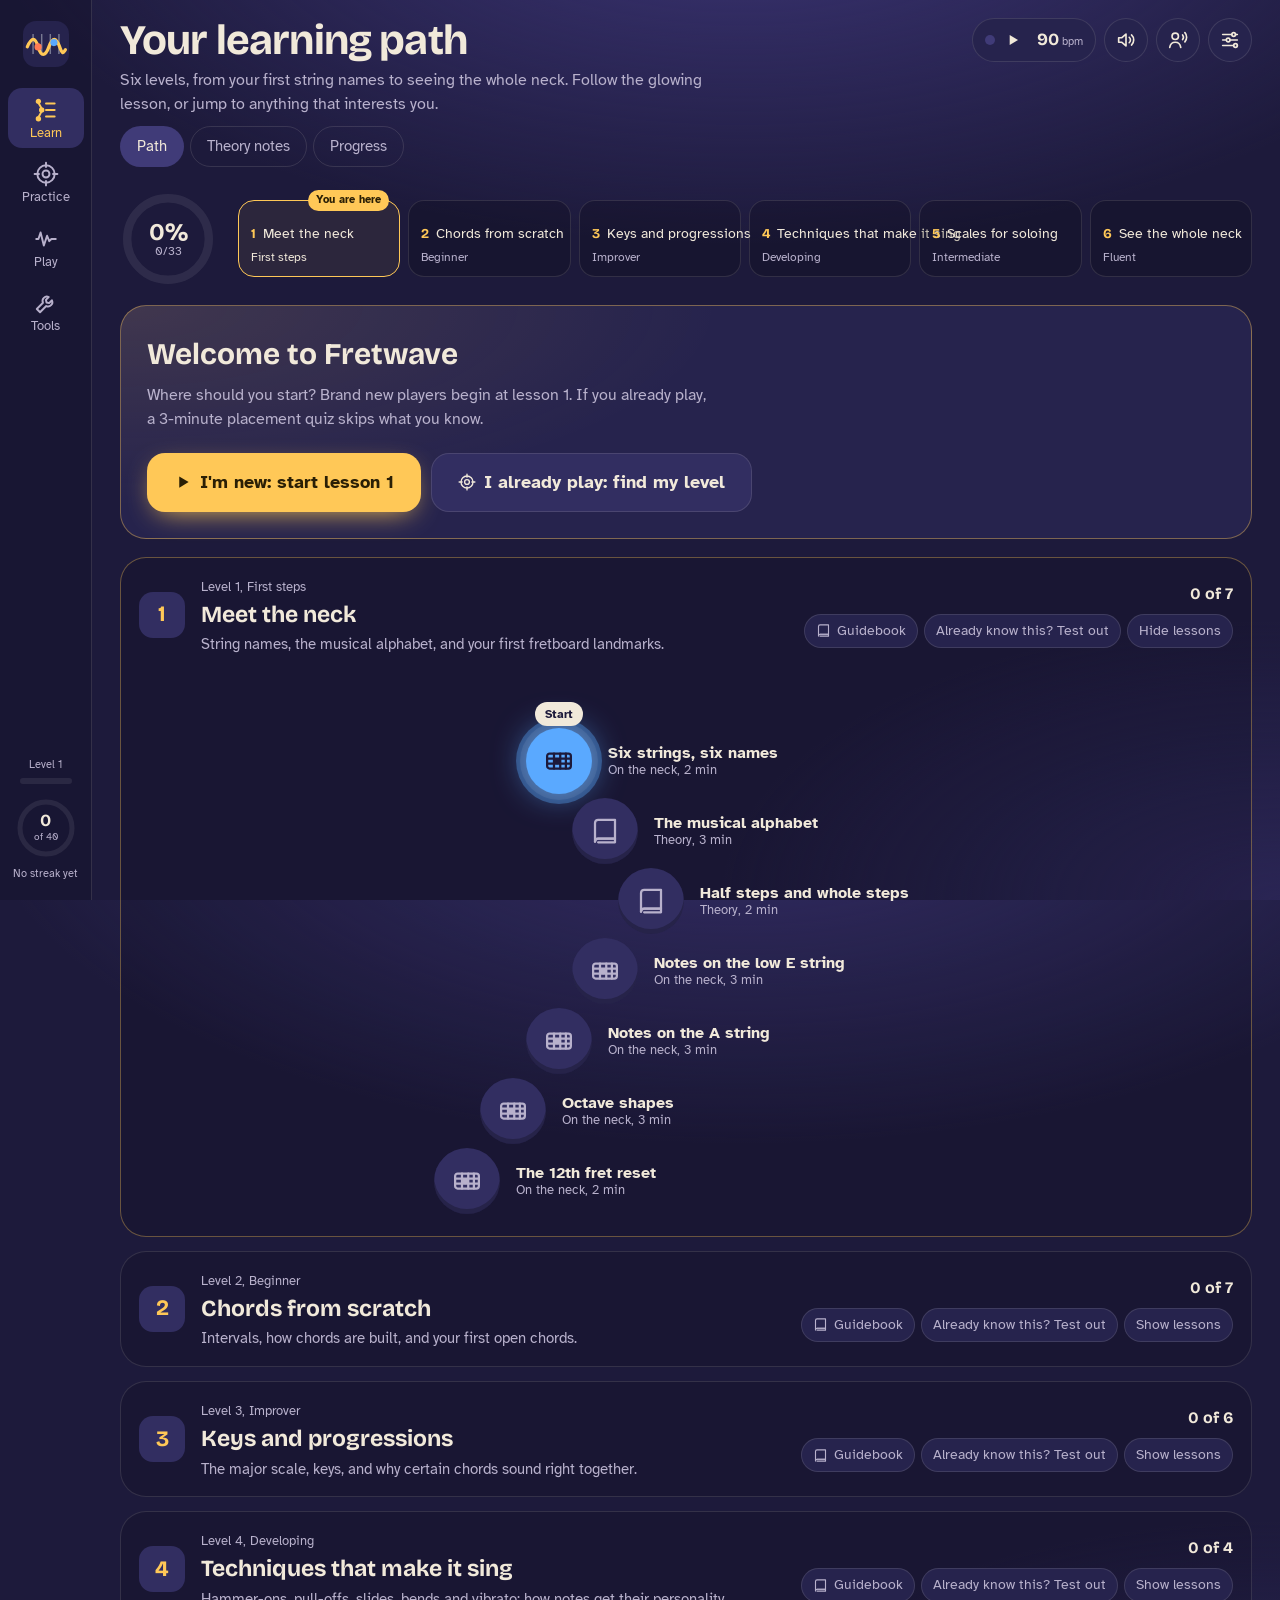
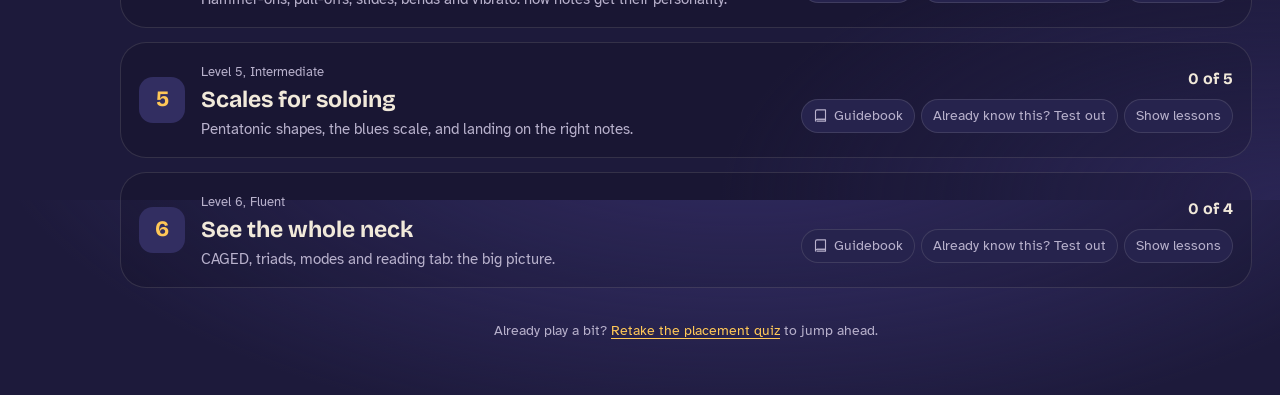
==== commit 172a1ae1: "Add placement quiz, spaced review, techniques level, ear play-back, 5 jam styles, fretting hand, cir" ====
--- a/index.html
+++ b/index.html
@@ -450,7 +450,7 @@
 .rm-ring > div { display: flex; flex-direction: column; align-items: center; line-height: 1.05; }
 .rm-ring b { font-family: var(--display); font-size: 24px; }
 .rm-ring small { font-size: 12px; color: var(--pearl-dim); }
-.rm-track { flex: 1; display: grid; grid-template-columns: repeat(5, minmax(0, 1fr)); gap: 8px; }
+.rm-track { flex: 1; display: grid; grid-template-columns: repeat(6, minmax(0, 1fr)); gap: 8px; }
 .rm-seg { position: relative; display: flex; flex-direction: column; gap: 6px; text-align: left; border: 1px solid var(--line); background: rgba(0,0,0,.18); color: var(--pearl-dim); border-radius: 16px; padding: 12px 12px 10px; cursor: pointer; min-width: 0; }
 .rm-seg:hover { border-color: rgba(241,233,218,.3); }
 .rm-seg.here { border-color: var(--amber); color: var(--pearl); background: rgba(255,200,87,.07); }
@@ -597,7 +597,7 @@
 #neck .caged-label { font-family: var(--display); font-weight: 800; font-size: 13px; }
 .mk.seqhint .body { stroke-dasharray: 3 3; stroke: rgba(241,233,218,.6); }
 
-@media (max-width: 1080px) { .rm-track { grid-template-columns: repeat(5, minmax(120px, 1fr)); overflow-x: auto; } }
+@media (max-width: 1080px) { .rm-track { grid-template-columns: repeat(6, minmax(120px, 1fr)); overflow-x: auto; } }
 @media (max-width: 760px) {
   .roadmap { flex-direction: column; align-items: stretch; }
   .rm-ring { margin: 0 auto; }
@@ -627,6 +627,66 @@
   .panel > *, .panel-grid > * { min-width: 0; }
 }
 .node-row:has(.node.next) { margin-top: 22px; }
+/* v3: hand + techniques */
+#neck .finger-num { font-family: var(--display); font-weight: 800; font-size: 12px; fill: #1d1a3b; text-anchor: middle; dominant-baseline: central; }
+#neck .hand { pointer-events: none; }
+#neck .tech-arc { fill: none; stroke: #ffc857; stroke-width: 2.5; stroke-dasharray: 5 4; }
+#neck .slide-trail { stroke-width: 6; stroke-linecap: round; opacity: .45; }
+#neck .bent-string { fill: none; stroke: #e9ecef; stroke-linejoin: round; }
+.mk.vib .in { animation: vib .18s ease-in-out infinite alternate; }
+@keyframes vib { from { transform: translateY(-3px); } to { transform: translateY(3px); } }
+
+.welcome { display: flex; gap: 22px; align-items: center; justify-content: space-between; flex-wrap: wrap; padding: 26px; border-radius: var(--r-lg); border: 1px solid rgba(255,200,87,.4); background: radial-gradient(600px 200px at 0% 0%, rgba(255,200,87,.12), transparent), var(--velvet-2); }
+.welcome h2 { margin: 0 0 6px; font-family: var(--display); font-size: 30px; }
+.welcome p { margin: 0; color: var(--pearl-dim); max-width: 56ch; }
+.welcome-btns { display: flex; gap: 10px; flex-wrap: wrap; }
+.review-card { display: flex; gap: 18px; align-items: center; padding: 18px 22px; border-radius: var(--r-lg); border: 1px solid var(--line); background: var(--velvet-2); box-shadow: inset 4px 0 0 #6fe0d6; flex-wrap: wrap; }
+.review-card h3 { margin: 2px 0 4px; font-family: var(--display); font-size: 22px; }
+.rv-icon { width: 52px; height: 52px; border-radius: 16px; display: grid; place-items: center; background: #6fe0d6; color: var(--velvet); }
+.rv-icon svg { width: 28px; height: 28px; }
+.path-foot { text-align: center; font-size: 14px; }
+.linkish { background: none; border: 0; color: var(--amber); cursor: pointer; text-decoration: underline; text-underline-offset: 3px; padding: 0; font: inherit; }
+.node-label em.due { font-style: normal; color: #6fe0d6; font-weight: 700; }
+.node-label .placed { font-size: 12px; color: var(--pearl-dim); border: 1px solid var(--line); border-radius: 99px; padding: 0 8px; width: fit-content; margin-top: 2px; }
+.echo { display: grid; gap: 12px; }
+.seq-dots.big i { width: 30px; height: 30px; }
+/* circle of fifths */
+.circle-wrap { display: grid; place-items: center; }
+.cf { width: 100%; max-width: 480px; user-select: none; }
+.cf-node { cursor: pointer; }
+.cf-node circle { stroke: rgba(0,0,0,.35); stroke-width: 1.5; opacity: .45; transition: opacity .2s; }
+.cf-node.near circle { opacity: 1; }
+.cf-node.sel circle { stroke: #fff; stroke-width: 3.5; opacity: 1; }
+.cf-node text { font-family: var(--display); font-weight: 800; font-size: 15px; fill: #1d1a3b; text-anchor: middle; pointer-events: none; }
+.cf-node.minor text { font-size: 11.5px; }
+.cf-node:hover circle { opacity: 1; }
+.cf-sig { font-size: 10.5px; fill: var(--pearl-dim); text-anchor: middle; }
+.cf-num { font-family: var(--display); font-weight: 700; font-size: 12px; fill: var(--amber); text-anchor: middle; }
+.cf-center { font-family: var(--display); font-weight: 800; font-size: 34px; fill: var(--pearl); text-anchor: middle; }
+.cf-center-sub { font-size: 12px; fill: var(--pearl-dim); text-anchor: middle; }
+#cf-chords .prog-card { cursor: pointer; }
+/* tunings */
+.tune-table { display: grid; gap: 6px; }
+.tt-row { display: grid; grid-template-columns: 54px 52px 24px 52px 1fr; align-items: center; gap: 8px; padding: 8px 12px; border-radius: 14px; background: rgba(0,0,0,.18); color: var(--pearl-dim); }
+.tt-row.change { background: rgba(255,200,87,.08); color: var(--pearl); box-shadow: inset 3px 0 0 var(--amber); }
+.tt-str { font-size: 13px; }
+.tt-note { display: inline-grid; place-items: center; height: 34px; border-radius: 99px; background: var(--c); color: var(--velvet); font-family: var(--display); font-weight: 800; }
+.tt-arrow { text-align: center; font-weight: 800; color: var(--amber); }
+.tt-what { font-size: 14px; }
+.wizard { display: grid; gap: 12px; padding: 18px; border-radius: var(--r-lg); border: 1px solid rgba(255,200,87,.35); background: var(--velvet-2); }
+.wizard.done { display: flex; align-items: center; gap: 14px; flex-wrap: wrap; }
+.wizard.done > svg { width: 34px; height: 34px; color: var(--good); }
+.wz-head { display: flex; flex-direction: column; gap: 2px; }
+.wz-head b { font-family: var(--display); font-size: 24px; }
+.wz-meter { position: relative; height: 18px; border-radius: 9px; background: linear-gradient(90deg, rgba(255,107,122,.35), rgba(255,200,87,.25) 40%, rgba(94,230,168,.5) 50%, rgba(255,200,87,.25) 60%, rgba(255,107,122,.35)); }
+.wz-meter i { position: absolute; top: -5px; left: 50%; width: 4px; height: 28px; margin-left: -2px; border-radius: 2px; background: var(--pearl); transition: left .12s; }
+.wz-read { font-family: var(--display); font-size: 20px; }
+/* printables */
+.printables { display: flex; gap: 16px; align-items: center; flex-wrap: wrap; padding: 16px 18px; border-radius: var(--r-lg); border: 1px dashed rgba(241,233,218,.25); }
+.printables > div:first-child { display: flex; flex-direction: column; }
+.printables small { color: var(--pearl-dim); font-size: 13px; }
+
+select { background: var(--velvet-3); color: var(--pearl); border: 1px solid var(--line); border-radius: 10px; padding: 9px 12px; font: inherit; max-width: 100%; }
 </style>
 </head>
 <body>
@@ -819,7 +879,8 @@
 };
 S.settings.drill = Object.assign({}, DEFAULTS.drill, S.settings.drill || {});
 function persist() {
-  store.save({ settings: S.settings, stats: S.stats, daily: S.daily, learn: S.learn });
+  const st = typeof Tunings !== 'undefined' && typeof current !== 'undefined' && current === Tunings && Tunings.real ? Object.assign({}, S.settings, { tuning: Tunings.real }) : S.settings;
+  store.save({ settings: st, stats: S.stats, daily: S.daily, learn: S.learn });
   if (typeof Sync !== 'undefined') Sync.queue();
   clearTimeout(persist._t);
   persist._t = setTimeout(() => { try { if ('caches' in window) caches.open('fretwave-state').then((c) => c.put('state.json', new Response(JSON.stringify({ last: S.daily.last, streak: S.daily.streak, reminder: S.settings.reminder || null })))).catch(() => {}); } catch (e) { /* no cache storage */ } }, 1500);
@@ -918,15 +979,19 @@
     this.cache.set(key, buf);
     return buf;
   },
-  play(midi, when = 0, gain = 0.55) {
-    if (!S.settings.sound) return;
-    const ctx = this.ensure(); if (!ctx) return;
+  play(midi, when = 0, gain = 0.55, dur = 0, soft = false) {
+    if (!S.settings.sound) return null;
+    const ctx = this.ensure(); if (!ctx) return null;
     const src = ctx.createBufferSource(); src.buffer = this.buffer(midi);
-    const g = ctx.createGain(); g.gain.value = gain * (midi < 40 ? 1.25 : 1);
+    const g = ctx.createGain(); const t = ctx.currentTime + when; const peak = gain * (midi < 40 ? 1.25 : 1);
+    if (soft) { g.gain.setValueAtTime(0.0001, t); g.gain.linearRampToValueAtTime(peak, t + 0.012); } else g.gain.value = peak;
+    if (dur) { g.gain.setValueAtTime(peak, t + dur); g.gain.exponentialRampToValueAtTime(0.0001, t + dur + 0.05); }
     src.connect(g); g.connect(this.master);
-    src.start(ctx.currentTime + when);
+    src.start(t, soft ? 0.006 : 0);
+    if (dur) src.stop(t + dur + 0.08);
     this.live.add(src); src.onended = () => this.live.delete(src);
     this.lastPlay = performance.now() + when * 1000;
+    return { src, g, t };
   },
   live: new Set(),
   stopAll() {
@@ -1097,10 +1162,10 @@
     o.start(t); o2.start(t); o.stop(t + dur + 0.02); o2.stop(t + dur + 0.02);
   },
   // strum a voicing at an absolute audio time without touching the neck
-  strumAt(frets, t, up, gain = 0.3) {
+  strumAt(frets, t, up, gain = 0.3, dur = 0, spread = 0.018) {
     const order = frets.map((f, s) => ({ f, s })).filter((x) => x.f >= 0); if (up) order.reverse();
     const base = this.ctx.currentTime;
-    order.forEach((x, i) => this.play(strings()[x.s] + x.f, Math.max(0, t - base + i * 0.018), gain));
+    order.forEach((x, i) => this.play(strings()[x.s] + x.f, Math.max(0, t - base + i * spread), gain, dur));
   },
 });
 
@@ -1272,7 +1337,9 @@
       t.textContent = f === 0 ? 'open' : f;
     }
     this.fxBelow = el('g', {}, svg);
+    this.handL = el('g', { class: 'hand' }, svg); this.handPos = null;
     this.mLayer = el('g', {}, svg);
+    this.handTop = el('g', { class: 'hand' }, svg);
     this.fx = el('g', {}, svg);
     this.hits = el('g', {}, svg);
     strings().forEach((open, s) => {
@@ -1305,7 +1372,7 @@
   },
   unmark(s, f) { const k = this.key(s, f); const m = this.markers.get(k); if (m) { m.remove(); this.markers.delete(k); } },
   has(s, f) { return this.markers.has(this.key(s, f)); },
-  clear() { this.mLayer.innerHTML = ''; this.fx.innerHTML = ''; this.fxBelow.innerHTML = ''; this.markers.clear(); },
+  clear() { this.mLayer.innerHTML = ''; this.fx.innerHTML = ''; this.fxBelow.innerHTML = ''; this.markers.clear(); this.strEls.forEach((sg) => sg && (sg.style.opacity = '')); },
   noteMark(s, f, extra = {}) {
     const pc = midiAt(s, f) % 12;
     return this.mark(s, f, Object.assign({ label: noteName(pc), color: noteColor(pc) }, extra));
@@ -1442,6 +1509,170 @@
   return s + '</svg>';
 }
 
+/* ================= Fingering + animated fretting hand ================= */
+// One finger per fret where possible; a barre with finger 1 when the shape needs it.
+function fingering(frets) {
+  const fr = frets.map((f, s) => ({ s, f })).filter((x) => x.f > 0);
+  if (!fr.length) return { fingers: [], barre: null };
+  const mn = Math.min(...fr.map((x) => x.f));
+  const atMin = fr.filter((x) => x.f === mn);
+  const minStr = Math.min(...atMin.map((x) => x.s));
+  const opensAbove = frets.some((f, s) => f === 0 && s > minStr);
+  const out = []; let barre = null, rest = fr, prev = 0;
+  if (atMin.length > 1 && !opensAbove && fr.length > 4) {
+    const top = Math.max(...frets.map((f, s) => (f >= 0 ? s : -1)));
+    barre = { f: mn, from: minStr, to: top };
+    out.push({ finger: 1, s: minStr, f: mn, barre: true });
+    rest = fr.filter((x) => x.f !== mn); prev = 1;
+  }
+  rest.sort((a, b) => a.f - b.f || a.s - b.s).forEach((x) => {
+    const finger = Math.min(4, Math.max(prev + 1, x.f - mn + 1));
+    out.push({ finger, s: x.s, f: x.f }); prev = finger;
+  });
+  return { fingers: out, barre };
+}
+const FINGER_COLORS = { 1: '#5aa9ff', 2: '#8be0a4', 3: '#ffd166', 4: '#f59bdc' };
+Object.assign(Neck, {
+  handPos: null, handRaf: 0,
+  handTips(frets) {
+    const g = this.g, { fingers, barre } = fingering(frets);
+    const tips = {};
+    fingers.forEach((x) => {
+      const w = g.xs[x.f] - g.xs[x.f - 1];
+      tips[x.finger] = { x: g.xs[x.f] - w * 0.3, y: this.y(x.s), s: x.s, f: x.f, barre: x.barre ? barre : null };
+    });
+    const used = Object.values(tips);
+    const cx = used.length ? used.reduce((a, b) => a + b.x, 0) / used.length : (this.handPos ? Object.values(this.handPos)[0].bx : g.nutX + 200);
+    const spread = Math.min(46, Math.max(30, (g.xs[Math.min(g.F, 5)] - g.xs[Math.min(g.F, 4)]) * 0.6));
+    const out = {};
+    [1, 2, 3, 4].forEach((k) => {
+      const bx = cx + (k - 2.5) * spread, by = g.H + 6;
+      out[k] = tips[k] ? Object.assign({ bx, by, on: 1 }, tips[k]) : { bx, by, x: bx + (k - 2.5) * 4, y: g.boardBot + 8, on: 0, barre: null };
+    });
+    return out;
+  },
+  hand(frets) {
+    if (!this.handL) return;
+    const target = this.handTips(frets);
+    const from = this.handPos || Object.fromEntries(Object.entries(target).map(([k, v]) => [k, Object.assign({}, v, { x: v.bx, y: v.by, on: 0 })]));
+    cancelAnimationFrame(this.handRaf);
+    const t0 = performance.now(), dur = reduceMotion() ? 1 : 340;
+    const ease = (t) => 1 - Math.pow(1 - t, 3);
+    const step = (now) => {
+      const k = Math.min(1, (now - t0) / dur), e = ease(k);
+      const cur = {};
+      for (const f of [1, 2, 3, 4]) {
+        const a = from[f], b = target[f];
+        cur[f] = { x: a.x + (b.x - a.x) * e, y: a.y + (b.y - a.y) * e, bx: a.bx + (b.bx - a.bx) * e, by: b.by, on: a.on + (b.on - a.on) * e, barre: b.barre, s: b.s };
+      }
+      this.drawHand(cur);
+      if (k < 1) this.handRaf = requestAnimationFrame(step); else this.handPos = target;
+    };
+    this.handL.style.display = '';
+    this.handRaf = requestAnimationFrame(step);
+  },
+  drawHand(p) {
+    const L = this.handL; L.innerHTML = ''; const T = this.handTop; if (T) T.innerHTML = '';
+    const X = (x) => this.X(x);
+    // palm
+    const xs = [1, 2, 3, 4].map((k) => p[k].bx);
+    el('ellipse', { cx: X((Math.min(...xs) + Math.max(...xs)) / 2), cy: this.g.H + 34, rx: (Math.max(...xs) - Math.min(...xs)) / 2 + 40, ry: 40, fill: '#e9b998', opacity: 0.5 }, L);
+    [4, 3, 2, 1].forEach((k) => {
+      const f = p[k];
+      const midX = (f.bx + f.x) / 2 - 10, midY = (f.by + f.y) / 2 + 14;
+      const d = `M${X(f.bx)},${f.by} Q${X(midX)},${midY} ${X(f.x)},${f.y + 6}`;
+      el('path', { d, stroke: '#b98563', 'stroke-width': 25, 'stroke-linecap': 'round', fill: 'none', opacity: 0.32 + 0.2 * f.on }, L);
+      el('path', { d, stroke: '#f2c7a5', 'stroke-width': 21, 'stroke-linecap': 'round', fill: 'none', opacity: 0.38 + 0.22 * f.on }, L);
+      if (f.barre && f.on > 0.5) {
+        const y1 = this.y(f.barre.to), y2 = this.y(f.barre.from);
+        el('line', { x1: X(f.x), x2: X(f.x), y1: y1 - 10, y2: y2 + 8, stroke: '#f2c7a5', 'stroke-width': 18, 'stroke-linecap': 'round', opacity: 0.75 }, L);
+      }
+      if (f.on > 0.6) {
+        const bx = f.x + 6, by = f.y - 18;
+        el('circle', { cx: X(bx), cy: by, r: 9.5, fill: FINGER_COLORS[k], stroke: '#1d1a3b', 'stroke-width': 2 }, T || L);
+        const t = el('text', { x: X(bx), y: by + 1, class: 'finger-num' }, T || L); t.textContent = k;
+      }
+    });
+  },
+  handOff() { cancelAnimationFrame(this.handRaf); if (this.handL) { this.handL.innerHTML = ''; } if (this.handTop) this.handTop.innerHTML = ''; this.handPos = null; },
+});
+
+/* ================= Playing techniques: sound + animation ================= */
+const Tech = {
+  timers: [],
+  later(ms, fn) { const t = setTimeout(fn, ms); this.timers.push(t); if (typeof L !== 'undefined' && L.timers) L.timers.push(t); return t; },
+  anim(dur, fn, done) { const t0 = performance.now(); const tick = (now) => { const k = Math.min(1, (now - t0) / (dur * 1000)); fn(k); if (k < 1) requestAnimationFrame(tick); else if (done) done(); }; requestAnimationFrame(tick); },
+  arc(s, f1, f2, label) {
+    const x1 = Neck.X(Neck.cx(f1)), x2 = Neck.X(Neck.cx(f2)), y = Neck.y(s) - 22;
+    el('path', { d: `M${x1},${y} Q${(x1 + x2) / 2},${y - 26} ${x2},${y}`, class: 'tech-arc' }, Neck.fx);
+    const t = el('text', { x: (x1 + x2) / 2, y: y - 18, class: 'link-label' }, Neck.fx); t.textContent = label;
+  },
+  hammer(s, f1, f2, at = 0, label = 'h') {
+    this.later(at * 1000, () => { Neck.noteMark(s, f1); Neck.play(s, f1, 0, 0.5); });
+    this.later(at * 1000 + 380, () => { Neck.noteMark(s, f2, { ring: true }); Sound.play(midiAt(s, f2), 0, 0.36, 0, true); Neck.pluck(s, f2); this.arc(s, f1, f2, label); });
+    return at + 0.9;
+  },
+  pull(s, f2, f1, at = 0) {
+    this.later(at * 1000, () => { Neck.noteMark(s, f2); Neck.noteMark(s, f1, { cls: 'dim' }); Neck.play(s, f2, 0, 0.5); });
+    this.later(at * 1000 + 380, () => { Neck.unmark(s, f2); Neck.noteMark(s, f1, { ring: true }); Sound.play(midiAt(s, f1), 0, 0.34, 0, true); Neck.pluck(s, f1); this.arc(s, f2, f1, 'p'); });
+    return at + 0.9;
+  },
+  slide(s, f1, f2, at = 0, dur = 0.42, quiet = false) {
+    this.later(at * 1000, () => {
+      const n = Sound.play(midiAt(s, f1), 0, 0.5);
+      const steps = Math.abs(f2 - f1), dir = Math.sign(f2 - f1);
+      if (n) for (let i = 1; i <= steps; i++) n.src.playbackRate.setValueAtTime(Math.pow(2, (i * dir) / 12), n.t + (i / steps) * dur);
+      if (quiet) return;
+      Neck.pluck(s, f1);
+      const m = Neck.noteMark(s, f1, { ring: true });
+      const x1 = Neck.X(Neck.cx(f1)), x2 = Neck.X(Neck.cx(f2)), y = Neck.y(s);
+      el('line', { x1, x2, y1: y, y2: y, class: 'slide-trail', stroke: noteColor(midiAt(s, f2) % 12) }, Neck.fxBelow);
+      this.anim(dur, (k) => {
+        const fret = Math.round(f1 + (f2 - f1) * k);
+        if (m) { m.setAttribute('transform', `translate(${x1 + (x2 - x1) * k},${y})`); const t = m.querySelector('text'); if (t) t.textContent = noteName(midiAt(s, fret) % 12); const c = m.querySelector('.body'); if (c) c.setAttribute('fill', noteColor(midiAt(s, fret) % 12)); }
+      }, () => { Neck.unmark(s, f1); Neck.noteMark(s, f2, { ring: true }); const t = el('text', { x: (x1 + x2) / 2, y: y - 22, class: 'link-label' }, Neck.fx); t.textContent = f2 > f1 ? 'slide /' : 'slide \\'; });
+    });
+    return at + dur + 0.6;
+  },
+  bend(s, f, semis = 2, at = 0, o = {}) {
+    const up = o.up || 0.32, hold = o.hold ?? 0.5;
+    this.later(at * 1000, () => {
+      const n = Sound.play(midiAt(s, f), 0, 0.5);
+      const r = Math.pow(2, semis / 12);
+      if (n) { const p = n.src.playbackRate; p.setValueAtTime(1, n.t + 0.05); p.linearRampToValueAtTime(r, n.t + 0.05 + up); if (o.release) { p.setValueAtTime(r, n.t + 0.05 + up + hold); p.linearRampToValueAtTime(1, n.t + 0.05 + up + hold + up); } }
+      if (o.quiet) return;
+      const sg = Neck.strEls[s]; if (sg) sg.style.opacity = 0;
+      const g = Neck.g, y = Neck.y(s), x = Neck.X(Neck.cx(f));
+      const off = Math.min(g.gap * 0.95, g.gap * 0.42 * semis) * (s === 0 ? -1 : 1);
+      const path = el('path', { class: 'bent-string', 'stroke-width': Math.max(1.4, (inst().gauge[s] || 2)) }, Neck.fx);
+      const m = Neck.noteMark(s, f, { ring: true });
+      const target = mod(midiAt(s, f) + semis, 12);
+      const set = (k) => { const yy = y + off * k; path.setAttribute('d', `M${Neck.X(g.nutX)},${y} L${x},${yy} L${Neck.X(g.endX)},${y}`); if (m) m.setAttribute('transform', `translate(${x},${yy})`); };
+      set(0);
+      this.later(50, () => this.anim(up, set, () => {
+        if (m) { const t = m.querySelector('text'); if (t) t.textContent = noteName(target); const c = m.querySelector('.body'); if (c) c.setAttribute('fill', noteColor(target)); }
+        const lab = el('text', { x, y: y + off - 26 * Math.sign(off || 1), class: 'link-label' }, Neck.fx); lab.textContent = semis === 2 ? 'full bend' : semis === 1 ? '½ bend' : `${semis / 2} bend`;
+        if (o.release) this.later(hold * 1000, () => this.anim(up, (k) => set(1 - k), () => { if (sg) sg.style.opacity = ''; path.remove(); }));
+        else this.later(hold * 1000 + 700, () => { if (sg) sg.style.opacity = ''; path.remove(); });
+      }));
+    });
+    return at + up + hold + (o.release ? up : 0) + 0.5;
+  },
+  vibrato(s, f, at = 0, dur = 1.8, depth = 0.014, quiet = false) {
+    this.later(at * 1000, () => {
+      const n = Sound.play(midiAt(s, f), 0, 0.5);
+      if (n) { const ctx = Sound.ctx, lfo = ctx.createOscillator(), lg = ctx.createGain(); lfo.frequency.value = 5.5; lg.gain.setValueAtTime(0, n.t); lg.gain.linearRampToValueAtTime(depth, n.t + 0.35); lfo.connect(lg); lg.connect(n.src.playbackRate); lfo.start(n.t); lfo.stop(n.t + dur); }
+      if (quiet) return;
+      Neck.pluck(s, f);
+      const m = Neck.noteMark(s, f, { ring: true, cls: 'vib' });
+      const t = el('text', { x: Neck.X(Neck.cx(f)), y: Neck.y(s) - 28, class: 'link-label' }, Neck.fx); t.textContent = 'vibrato ~~~';
+      this.later(dur * 1000, () => { if (m) m.classList.remove('vib'); });
+    });
+    return at + dur;
+  },
+  stop() { this.timers.forEach(clearTimeout); this.timers = []; },
+};
+
 /* ================= Icons ================= */
 const ic = (d, extra = '') => `<svg viewBox="0 0 24 24" fill="none" stroke="currentColor" stroke-width="1.8" stroke-linecap="round" stroke-linejoin="round" aria-hidden="true" ${extra}>${d}</svg>`;
 const ICONS = {
@@ -1908,7 +2139,7 @@
           <button class="btn" id="ch-arp">${ICONS.play}One string at a time</button>
           <label class="switch" style="margin-left:6px"><input type="checkbox" id="ch-all" ${this.showAll ? 'checked' : ''}>Show chord tones on the whole neck</label>
         </div>
-        <div class="wrap"><label class="switch"><input type="checkbox" id="ch-caged" ${this.caged ? 'checked' : ''}>CAGED map (major chords)</label><span id="ch-cagedbtns" class="wrap"></span></div>
+        <div class="wrap"><label class="switch"><input type="checkbox" id="ch-hand" ${S.settings.hand !== false ? 'checked' : ''}>Show my fretting hand</label><label class="switch"><input type="checkbox" id="ch-caged" ${this.caged ? 'checked' : ''}>CAGED map (major chords)</label><span id="ch-cagedbtns" class="wrap"></span></div>
         <div class="legend" id="ch-legend"></div>
       </div>
       <div class="controls">
@@ -1927,6 +2158,7 @@
     $('#ch-strum', p).addEventListener('click', () => this.v && strum(this.v.frets));
     $('#ch-arp', p).addEventListener('click', () => this.v && strum(this.v.frets, { arp: true }));
     $('#ch-all', p).addEventListener('change', (e) => { this.showAll = e.target.checked; this.draw(); });
+    $('#ch-hand', p).addEventListener('change', (e) => { S.settings.hand = e.target.checked; persist(); this.draw(); });
     $('#ch-caged', p).addEventListener('change', (e) => { this.caged = e.target.checked; if (this.caged && this.type !== 'maj') { this.type = 'maj'; $$('#ch-types .chip', p).forEach((x) => x.setAttribute('aria-pressed', x.dataset.t === 'maj')); this.update(false); } else this.draw(); });
     wireSeg(p, 'ch-prog', (v) => { this.prog = v; this.stopLoop(); this.renderProg(); });
     $('#ch-loop', p).addEventListener('click', () => (this.loop ? this.stopLoop() : this.startLoop()));
@@ -1959,7 +2191,7 @@
     if (this.caged && this.type === 'maj' && root === this.root && v === this.v) {
       const shapes = Neck.caged(root);
       if (cb && shapes.length) { cb.innerHTML = shapes.filter((sh) => sh.hi <= S.settings.frets).map((sh) => `<button class="chip" data-sh="${sh.name}" style="border-color:${sh.color}">${sh.name} shape</button>`).join(''); $$('[data-sh]', cb).forEach((b) => b.addEventListener('click', () => { const sh = shapes.find((x) => x.name === b.dataset.sh); Neck.caged(root, { only: sh.name }); strum(sh.frets); Neck.scrollTo(sh.lo + 1); })); }
-      return;
+      Neck.handOff(); return;
     }
     Neck.clear();
     if (this.showAll) {
@@ -1970,6 +2202,7 @@
       });
     }
     if (v) drawVoicing(v, root, iv, { stagger: true });
+    if (v && S.settings.hand !== false && v.frets.some((f) => f > 0)) Neck.hand(v.frets); else Neck.handOff();
   },
   renderProg() {
     const box = $('#ch-cards', this.p); if (!box) return;
@@ -2127,7 +2360,7 @@
 const Ear = {
   id: 'ear', nav: 'Ear', title: 'Ear training',
   help: 'Listen first, then answer. After each answer the neck draws the shape you just heard, so the sound and the picture lock together.',
-  ex: 'intervals', set: [3, 4, 5, 7, 12], dir: 'up', chordSet: ['maj', 'min', '7', 'dim'], q: null, score: { ok: 0, n: 0, streak: 0 },
+  ex: 'intervals', set: [3, 4, 5, 7, 12], dir: 'up', chordSet: ['maj', 'min', '7', 'dim'], q: null, score: { ok: 0, n: 0, streak: 0 }, echoLen: 3, echoSet: 'major', echoHint: true,
   mount(p) {
     this.p = p; this.q = null;
     p.innerHTML = `<div class="panel-grid">
@@ -2135,21 +2368,23 @@
         <div class="ear-top">
           <button class="play-orb" id="ear-play" aria-label="Play the sound">${ICONS.play}</button>
           <div><div class="verdict" id="ear-verdict">Press play and listen.</div><p class="muted" id="ear-sub" style="margin:4px 0 0">Then pick what you heard below.</p>
-          <div class="wrap" style="margin-top:12px"><button class="btn" id="ear-next" hidden>Next sound</button></div></div>
+          <div class="wrap" style="margin-top:12px"><button class="btn" id="ear-next" hidden>Next sound</button><button class="btn btn-primary" id="ear-back" hidden>${ICONS.mic}Now play it on your guitar</button></div></div>
         </div>
         <div class="answers" id="ear-answers"></div>
       </div>
       <div class="controls">
-        <div class="row"><span class="lbl">Practice</span>${seg('ear-ex', [['intervals', 'Intervals'], ['chords', 'Chord quality']], this.ex)}</div>
+        <div class="row"><span class="lbl">Practice</span>${seg('ear-ex', [['intervals', 'Intervals'], ['chords', 'Chord quality'], ['echo', 'Play it back']], this.ex)}</div>
         <div id="ear-opts" class="controls"></div>
       </div></div>`;
     wireSeg(p, 'ear-ex', (v) => { this.ex = v; this.q = null; this.renderOpts(); this.renderAnswers(); this.reset(); });
     $('#ear-play', p).addEventListener('click', () => (this.q && !this.q.done ? this.hear() : this.newQ()));
     $('#ear-next', p).addEventListener('click', () => this.newQ());
+    $('#ear-back', p).addEventListener('click', () => this.playBack());
     this.renderOpts(); this.renderAnswers(); this.reset();
   },
-  reset() { Neck.clear(); $('#hud').innerHTML = this.hudHTML(); $('#ear-verdict', this.p).textContent = 'Press play and listen.'; $('#ear-verdict', this.p).className = 'verdict'; $('#ear-next', this.p).hidden = true; },
-  hudHTML() { const s = this.score; return `<div class="prompt muted" style="font-weight:500;font-size:20px">${this.ex === 'intervals' ? 'How far apart are the two notes?' : 'What kind of chord is that?'}</div>${hudStats([[s.n ? Math.round(100 * s.ok / s.n) + '%' : '–', 'Accuracy'], [s.ok, 'Correct'], [s.streak, 'Streak', s.streak >= 5]])}`; },
+  unmount() { if (Mic.active) Mic.stop(); },
+  reset() { if (Mic.active) Mic.stop(); Neck.clear(); const bk = $('#ear-back', this.p); if (bk) bk.hidden = true; $('#hud').innerHTML = this.hudHTML(); $('#ear-verdict', this.p).textContent = 'Press play and listen.'; $('#ear-verdict', this.p).className = 'verdict'; $('#ear-next', this.p).hidden = true; },
+  hudHTML() { const s = this.score; return `<div class="prompt muted" style="font-weight:500;font-size:20px">${this.ex === 'intervals' ? 'How far apart are the two notes?' : this.ex === 'echo' ? 'Listen, then play the phrase back' : 'What kind of chord is that?'}</div>${hudStats([[s.n ? Math.round(100 * s.ok / s.n) + '%' : '–', 'Accuracy'], [s.ok, 'Correct'], [s.streak, 'Streak', s.streak >= 5]])}`; },
   renderOpts() {
     const box = $('#ear-opts', this.p);
     if (this.ex === 'intervals') {
@@ -2161,6 +2396,14 @@
         b.setAttribute('aria-pressed', this.set.includes(v)); this.q = null; this.renderAnswers(); this.reset();
       });
       wireSeg(box, 'ear-dir', (v) => { this.dir = v; });
+    } else if (this.ex === 'echo') {
+      box.innerHTML = `<div class="row"><span class="lbl">Notes</span>${seg('ec-set', [['major', 'C major, open position'], ['pent', 'A minor pentatonic, frets 5–8'], ['string', 'One string only']], this.echoSet)}</div>
+        <div class="row"><span class="lbl">Phrase length</span>${seg('ec-len', [['2', '2 notes'], ['3', '3 notes'], ['4', '4 notes'], ['5', '5 notes']], this.echoLen)}</div>
+        <div class="row"><span class="lbl">Help</span><label class="switch"><input type="checkbox" id="ec-hint" ${this.echoHint ? 'checked' : ''}>Show the notes you can choose from</label></div>
+        <p class="muted" style="font-size:13.5px;margin:0">The first note is shown for you. Answer by tapping the neck, or turn on listening and play it on your guitar.</p>`;
+      wireSeg(box, 'ec-set', (v) => { this.echoSet = v; this.q = null; this.reset(); });
+      wireSeg(box, 'ec-len', (v) => { this.echoLen = +v; });
+      $('#ec-hint', box).addEventListener('change', (e) => { this.echoHint = e.target.checked; if (this.q && this.q.kind === 'echo') this.drawEcho(); });
     } else {
       box.innerHTML = `<div class="row row-wide"><span class="lbl">Chord types in the mix</span><div class="wrap" id="ear-cset">${CHORD_TYPES.filter((c) => c.id !== '5').map((c) => `<button type="button" class="chip" data-v="${c.id}" aria-pressed="${this.chordSet.includes(c.id)}">${c.name}</button>`).join('')}</div></div>`;
       $('#ear-cset', box).addEventListener('click', (e) => {
@@ -2172,6 +2415,11 @@
   },
   renderAnswers() {
     const box = $('#ear-answers', this.p);
+    if (this.ex === 'echo') {
+      box.innerHTML = `<div class="echo"><div class="seq-dots big" id="ec-dots"></div><div class="wrap"><button class="btn" id="ec-mic">${ICONS.mic}Listen to my guitar</button></div></div>`;
+      $('#ec-mic', box).addEventListener('click', () => this.echoMic());
+      return;
+    }
     if (this.ex === 'intervals') {
       box.innerHTML = INTERVALS.filter((iv) => this.set.includes(iv.semi)).map((iv) => `<button type="button" class="answer" data-v="${iv.semi}"><b>${iv.name}</b><small>${iv.song}</small></button>`).join('');
     } else {
@@ -2186,6 +2434,7 @@
     $('#ear-next', this.p).hidden = true;
     $('#ear-verdict', this.p).textContent = 'Listen…'; $('#ear-verdict', this.p).className = 'verdict';
     $('#ear-sub', this.p).textContent = 'Press the orb to hear it again.';
+    if (this.ex === 'echo') { this.newEcho(); return; }
     if (this.ex === 'intervals') {
       const semi = rand(this.set);
       const n = strings().length, F = Math.min(S.settings.frets, 12);
@@ -2214,6 +2463,7 @@
   hear() {
     const q = this.q; if (!q) return;
     const orb = $('#ear-play', this.p); orb.classList.add('playing'); setTimeout(() => orb.classList.remove('playing'), 1300);
+    if (q.kind === 'echo') { q.cells.forEach((c, i) => Sound.play(c.midi, 0.05 + i * 0.5, 0.5)); return; }
     if (q.kind === 'iv') {
       const [first, second] = q.dir === 'down' ? [q.b, q.a] : [q.a, q.b];
       if (q.dir === 'both') { Sound.play(first.midi, 0.02); Sound.play(second.midi, 0.02); }
@@ -2261,10 +2511,82 @@
       Neck.scrollTo(q.v.base + 1);
     }
     vd.className = 'verdict ' + (good && !q.missed ? 'good' : good ? '' : 'bad');
-    $('#ear-next', this.p).hidden = false;
+    $('#ear-next', this.p).hidden = false; $('#ear-back', this.p).hidden = false;
     $('#ear-next', this.p).focus({ preventScroll: true });
   },
-  onCell(s, f) { Neck.play(s, f); },
+  /* ---- play it back on a real guitar ---- */
+  async playBack() {
+    const q = this.q; if (!q) return;
+    const btn = $('#ear-back', this.p), sub = $('#ear-sub', this.p), vd = $('#ear-verdict', this.p);
+    if (Mic.active) { Mic.stop(); btn.innerHTML = `${ICONS.mic}Now play it on your guitar`; return; }
+    try { await Mic.start(() => {}); } catch (e) { micError(e); return; }
+    btn.innerHTML = `${ICONS.stop}Stop listening`;
+    if (q.kind === 'iv') {
+      const order = q.dir === 'down' ? [q.b.pc, q.a.pc] : [q.a.pc, q.b.pc];
+      let got = 0, last = -1, st = 0;
+      sub.textContent = `Play ${noteName(order[0])}, then ${noteName(order[1])}, anywhere on the neck.`;
+      Mic.listen((f) => {
+        if (f <= 0) { st = 0; return; } const m = Math.round(69 + 12 * Math.log2(f / 440));
+        if (m === last) st++; else { st = 1; last = m; } if (st !== 3) return;
+        if (m % 12 === order[got] || (q.dir === 'both' && order.includes(m % 12) && got === 0)) { allCells((x) => x === m).forEach((c) => Neck.pluck(c.s, c.f, '#5ee6a8')); got++; sub.textContent = got === 1 ? `Good: ${noteName(m % 12)}. Now the second note.` : ''; }
+        if (got >= 2) { Mic.stop(); btn.innerHTML = `${ICONS.mic}Now play it on your guitar`; vd.textContent = 'You played it back!'; vd.className = 'verdict good'; sub.textContent = 'Hearing it, naming it and playing it is how intervals stick.'; }
+      });
+    } else if (q.kind === 'ch') {
+      const pcs = [...new Set(chordType(q.id).iv.map((i) => mod(q.root + i, 12)))]; let good = 0;
+      sub.textContent = 'Strum the chord shown on the neck and let it ring.';
+      Mic.chromaCb = (c) => { const r = checkChord(c, pcs); if (r && r.ok) { if (++good >= 4) { Mic.stop(); btn.innerHTML = `${ICONS.mic}Now play it on your guitar`; vd.textContent = 'Clean! You played it back.'; vd.className = 'verdict good'; } } else good = 0; };
+    }
+  },
+  /* ---- melody echo ---- */
+  echoPool() {
+    if (this.echoSet === 'pent') return allCells((m, s, f) => f >= 5 && f <= 8 && MINPENT.map((x) => mod(9 + x, 12)).includes(m % 12));
+    if (this.echoSet === 'string') return allCells((m, s, f) => s === Math.min(2, strings().length - 1) && f <= 7);
+    return allCells((m, s, f) => f <= 3 && MAJ.includes(m % 12) && m >= strings()[0] + 3);
+  },
+  newEcho() {
+    const pool = this.echoPool().sort((a, b) => a.midi - b.midi || a.s - b.s);
+    const uniq = []; pool.forEach((c) => { if (!uniq.some((u) => u.midi === c.midi)) uniq.push(c); });
+    let i = Math.floor(uniq.length * (0.25 + Math.random() * 0.4)); const cells = [uniq[i]];
+    for (let k = 1; k < this.echoLen; k++) { const step = rand([-2, -1, -1, 1, 1, 2, 3]); i = clamp(i + step, 0, uniq.length - 1); if (uniq[i].midi === cells[cells.length - 1].midi) i = clamp(i + (i ? -1 : 1), 0, uniq.length - 1); cells.push(uniq[i]); }
+    this.q = { kind: 'echo', cells, pos: 1, tries: 0, missed: false };
+    this.drawEcho(); this.hear();
+    $('#ear-verdict', this.p).textContent = 'Play it back'; $('#ear-sub', this.p).textContent = 'The first note is given. Tap or play the rest.';
+  },
+  drawEcho() {
+    const q = this.q; Neck.clear();
+    if (this.echoHint) this.echoPool().forEach((c) => Neck.mark(c.s, c.f, { color: 'rgba(241,233,218,.35)', cls: 'small dim', r: 17 }));
+    q.cells.slice(0, q.pos).forEach((c, i) => Neck.noteMark(c.s, c.f, { label: i === 0 ? noteName(c.pc) : i + 1, ring: i === 0 }));
+    Neck.scrollTo(q.cells[0].f);
+    const dots = $('#ec-dots', this.p); if (dots) dots.innerHTML = q.cells.map((c, i) => `<i class="${i < q.pos ? 'done' : i === q.pos ? 'now' : ''}" style="${i < q.pos ? `background:${noteColor(c.pc)}` : ''}"></i>`).join('');
+  },
+  echoAnswer(m, s, f) {
+    const q = this.q; if (!q || q.kind !== 'echo' || q.done) return;
+    const want = q.cells[q.pos];
+    if (m === want.midi || (s == null && m % 12 === want.pc)) {
+      q.pos++; this.drawEcho();
+      if (q.pos >= q.cells.length) {
+        q.done = true; this.score.n++; if (!q.missed) { this.score.ok++; this.score.streak++; } else this.score.streak = 0;
+        $('#hud').innerHTML = this.hudHTML();
+        $('#ear-verdict', this.p).textContent = q.missed ? 'Got there!' : 'Perfect echo!'; $('#ear-verdict', this.p).className = 'verdict ' + (q.missed ? '' : 'good');
+        $('#ear-sub', this.p).textContent = q.cells.map((c) => noteName(c.pc)).join(' – ');
+        q.cells.forEach((c, i) => Neck.play(c.s, c.f, 0.4 + i * 0.4));
+        if (Mic.active) Mic.stop();
+        $('#ear-next', this.p).hidden = false;
+      }
+    } else {
+      q.tries++; q.missed = true; if (s != null) Neck.flashBad(s, f, noteName(m % 12));
+      if (q.tries % 2 === 0) { Neck.noteMark(want.s, want.f, { ring: true, cls: 'pulse target' }); Sound.play(want.midi, 0.3); }
+    }
+  },
+  async echoMic() {
+    const b = $('#ec-mic', this.p);
+    if (Mic.active) { Mic.stop(); b.innerHTML = `${ICONS.mic}Listen to my guitar`; return; }
+    try { await Mic.start(() => {}); } catch (e) { micError(e); return; }
+    b.innerHTML = `${ICONS.stop}Stop listening`;
+    let last = -1, st = 0;
+    Mic.listen((fq) => { if (fq <= 0) { st = 0; return; } const m = Math.round(69 + 12 * Math.log2(fq / 440)); if (m === last) st++; else { st = 1; last = m; } if (st === 3) { allCells((x) => x === m).forEach((c) => Neck.pluck(c.s, c.f)); this.echoAnswer(m, null, null); } });
+  },
+  onCell(s, f) { Neck.play(s, f); if (this.q && this.q.kind === 'echo' && !this.q.done) this.echoAnswer(midiAt(s, f), s, f); },
   onKey(e) { if (e.code === 'Space') { e.preventDefault(); this.q && !this.q.done ? this.hear() : this.newQ(); } },
 };
 
@@ -2381,7 +2703,11 @@
 // S.learn = { done: { lessonId: stars }, last: lessonId, open: {levelIndex: bool} }
 if (!S.learn) S.learn = saved.learn || { done: {}, last: null, open: {} };
 
-const LEVEL_NAMES = ['First steps', 'Beginner', 'Improver', 'Intermediate', 'Fluent'];
+const LEVEL_NAMES = ['First steps', 'Beginner', 'Improver', 'Developing', 'Intermediate', 'Fluent'];
+const BOX_DAYS = [1, 3, 7, 16, 35, 90];
+function addDays(n) { const d = new Date(); d.setDate(d.getDate() + n); return dateStr(d); }
+function dueReviews() { const r = S.learn.review || {}; const t = today(); return Object.keys(r).filter((id) => lessonById(id) && r[id].due <= t).sort((a, b) => (r[a].due < r[b].due ? -1 : 1)); }
+function scheduleReview(id, passed) { S.learn.review = S.learn.review || {}; const cur = S.learn.review[id] || { box: 0 }; const box = passed ? Math.min(BOX_DAYS.length - 1, cur.box + 1) : 0; S.learn.review[id] = { box, due: addDays(BOX_DAYS[box]) }; }
 function allLessons() { const out = []; CURRICULUM.forEach((lv, li) => lv.lessons.forEach((ls, i) => out.push({ lv, li, ls, i }))); return out; }
 function lessonById(id) { return allLessons().find((x) => x.ls.id === id); }
 function levelProgress(lv) { const d = lv.lessons.filter((l) => S.learn.done[l.id]).length; return { done: d, total: lv.lessons.length, pct: d / lv.lessons.length }; }
@@ -2393,7 +2719,7 @@
 const L = {
   timers: [],
   later(ms, fn) { const t = setTimeout(fn, ms); this.timers.push(t); return t; },
-  reset() { this.timers.forEach(clearTimeout); this.timers = []; Sound.stopAll(); Neck.cancelPending(); Neck.clear(); Sound.droneOff(); },
+  reset() { this.timers.forEach(clearTimeout); this.timers = []; Tech.stop(); Sound.stopAll(); Neck.cancelPending(); Neck.clear(); Neck.handOff(); Sound.droneOff(); },
   cell(s, f) { return { s, f, midi: midiAt(s, f), pc: midiAt(s, f) % 12 }; },
   note(s, f, o = {}) { return Neck.noteMark(s, f, o); },
   label(s, f, label, color, o = {}) { return Neck.mark(s, f, Object.assign({ label, color }, o)); },
@@ -2413,6 +2739,7 @@
   naturals(s, a = 0, b = 12) { return this.onString(s, a, b, (c) => IS_NATURAL[c.pc]); },
   voicing(frets, root, iv, at = 0, o = {}) {
     drawVoicing({ frets }, root, iv, { stagger: true });
+    if (S.settings.hand !== false && !o.noHand && frets.filter((f) => f > 0).length) Neck.hand(frets); else Neck.handOff();
     if (!o.silent) strum(frets, { at });
   },
   chord(root, id, at = 0.2, o = {}) {
@@ -2464,7 +2791,7 @@
 const Player = {
   active: false,
   open(steps, opts) {
-    this.steps = steps; this.opts = opts; this.i = 0; this.mistakes = 0; this.passed = new Set();
+    this.steps = steps; this.opts = opts; this.i = 0; this.mistakes = 0; this.passed = new Set(); this.stepMiss = [];
     this.active = true; this.saveInst = null;
     const st = S.settings;
     if (st.instrument !== 'guitar' || st.tuning !== 'standard' || st.frets < 15) {
@@ -2510,7 +2837,7 @@
     $('#lp-back').addEventListener('click', () => this.go(this.i - 1));
     $('#lp-next').addEventListener('click', () => this.next());
     $('#lp-replay').addEventListener('click', () => this.show(true));
-    const sk = $('#lp-skip'); if (sk) sk.addEventListener('click', () => { this.mistakes += 2; this.passed.add(this.i); this.next(); });
+    const sk = $('#lp-skip'); if (sk) sk.addEventListener('click', () => { this.mistakes += 2; this.stepMiss[this.i] = (this.stepMiss[this.i] || 0) + 2; this.passed.add(this.i); this.next(); });
     $$('[data-goto]', p).forEach((b) => b.addEventListener('click', () => { this.close(true); setMode(b.dataset.goto); }));
     this.show(false);
     if (st.check) Checks.start(st.check, $('#lp-check'), () => { this.passed.add(this.i); const nb = $('#lp-next'); nb.disabled = false; nb.focus({ preventScroll: true }); });
@@ -2558,7 +2885,7 @@
     const items = spec.items ? spec.items.slice() : spec.gen ? Array.from({ length: spec.n || 3 }, () => spec.gen()) : [spec];
     const kind = spec.type;
     const run = { idx: 0, items, kind, box, spec };
-    const fail = () => { Player.mistakes++; };
+    const fail = () => { Player.mistakes++; Player.stepMiss[Player.i] = (Player.stepMiss[Player.i] || 0) + 1; };
     const advance = () => {
       run.idx++;
       if (run.idx >= items.length) { box.innerHTML = `<div class="check-ok">${ICONS.check}<span>${esc(spec.doneText || 'Nice. Check passed.')}</span></div>`; this.cur = null; Neck.onCell = (s, f) => Player.onCell(s, f); pass(); return; }
@@ -2747,7 +3074,7 @@
 /* ================= Path (Learn home) ================= */
 const Path = {
   id: 'path', nav: 'Path', title: 'Your learning path',
-  help: 'Five levels, from your first string names to seeing the whole neck. Follow the glowing lesson, or jump to anything that interests you.',
+  help: 'Six levels, from your first string names to seeing the whole neck. Follow the glowing lesson, or jump to anything that interests you.',
   noNeck: true,
   mount(p) { this.p = p; if (Player.active) Player.close(true); this.show(); },
   unmount() { if (Player.active) Player.close(true); },
@@ -2770,13 +3097,19 @@
             ${li === cur ? '<span class="rm-pin">You are here</span>' : ''}</button>`; }).join('')}
         </div>
       </div>
-      ${nx ? `<div class="next-card" style="--c:${KIND_COLORS[nx.ls.kind]}">
+      ${this.welcomeHTML()}${this.reviewHTML()}
+      ${nx && !this.showWelcome() ? `<div class="next-card" style="--c:${KIND_COLORS[nx.ls.kind]}">
         <div class="nc-icon">${ICONS[KIND_ICONS[nx.ls.kind]]}</div>
         <div class="nc-txt"><small>Up next: level ${nx.li + 1}, lesson ${nx.i + 1}</small><h2>${esc(nx.ls.title)}</h2><p>${esc(nx.ls.blurb)}</p></div>
         <button class="btn btn-primary btn-big" id="pt-go">${ICONS.play}Start lesson</button></div>`
-        : `<div class="next-card" style="--c:#5ee6a8"><div class="nc-icon">${ICONS.star}</div><div class="nc-txt"><small>Path complete</small><h2>You finished every lesson</h2><p>Keep your streak alive in Practice, or jam over a backing track in Play.</p></div><button class="btn btn-primary btn-big" data-goto="jam">${ICONS.play}Open Jam</button></div>`}
-      <div class="levels">${CURRICULUM.map((lv, li) => this.levelHTML(lv, li, cur)).join('')}</div>`;
+        : this.showWelcome() ? '' : `<div class="next-card" style="--c:#5ee6a8"><div class="nc-icon">${ICONS.star}</div><div class="nc-txt"><small>Path complete</small><h2>You finished every lesson</h2><p>Keep your streak alive in Practice, or jam over a backing track in Play.</p></div><button class="btn btn-primary btn-big" data-goto="jam">${ICONS.play}Open Jam</button></div>`}
+      <div class="levels">${CURRICULUM.map((lv, li) => this.levelHTML(lv, li, cur)).join('')}</div>
+      <p class="path-foot muted">Already play a bit? <button class="linkish" id="pt-place">Retake the placement quiz</button> to jump ahead.</p>`;
     const go = $('#pt-go', p); if (go) go.addEventListener('click', () => this.startLesson(nx.ls.id));
+    const wn = $('#wl-new', p); if (wn) wn.addEventListener('click', () => { S.learn.welcomed = true; persist(); this.startLesson(nx.ls.id); });
+    const wp = $('#wl-place', p); if (wp) wp.addEventListener('click', () => this.placement());
+    const rv = $('#rv-go', p); if (rv) rv.addEventListener('click', () => this.review());
+    const pl = $('#pt-place', p); if (pl) pl.addEventListener('click', () => this.placement());
     $$('[data-goto]', p).forEach((b) => b.addEventListener('click', () => setMode(b.dataset.goto)));
     $$('.rm-seg', p).forEach((b) => b.addEventListener('click', () => { const li = +b.dataset.lv; S.learn.open[li] = true; persist(); this.show(); const el = $(`#lv-${li}`); if (el) el.scrollIntoView({ behavior: reduceMotion() ? 'auto' : 'smooth', block: 'start' }); }));
     $$('.lv-toggle', p).forEach((b) => b.addEventListener('click', () => { const li = +b.dataset.lv; S.learn.open[li] = !this.isOpen(li, cur); persist(); this.show(); }));
@@ -2786,7 +3119,7 @@
   },
   isOpen(li, cur) { return S.learn.open[li] != null ? S.learn.open[li] : li === cur; },
   levelHTML(lv, li, cur) {
-    const pr = levelProgress(lv); const open = this.isOpen(li, cur); const nx = nextLesson();
+    const pr = levelProgress(lv); const open = this.isOpen(li, cur); const nx = nextLesson(); const dueSet = new Set(dueReviews());
     return `<section class="level${open ? ' open' : ''}${li === cur ? ' current' : ''}" id="lv-${li}">
       <header class="lv-head">
         <div class="lv-num">${pr.done === pr.total ? ICONS.check : li + 1}</div>
@@ -2800,9 +3133,61 @@
         const st = S.learn.done[ls.id] || 0; const isNext = nx && nx.ls.id === ls.id;
         const off = [0, 1, 2, 1, 0, -1, -2, -1][i % 8];
         return `<div class="node-row" style="--off:${off}"><button class="node${st ? ' done' : ''}${isNext ? ' next' : ''}" data-id="${ls.id}" style="--c:${KIND_COLORS[ls.kind]}" aria-label="${esc(ls.title)}${st ? `, ${st} stars` : ''}">${ICONS[KIND_ICONS[ls.kind]]}${isNext ? '<span class="node-go">Start</span>' : ''}</button>
-          <div class="node-label"><b>${esc(ls.title)}</b><span>${KIND_NAMES[ls.kind]}, ${ls.mins} min</span>${st ? `<span class="stars">${[1, 2, 3].map((k) => `<i class="${k <= st ? 'on' : ''}">${ICONS.star}</i>`).join('')}</span>` : ''}</div></div>`;
+          <div class="node-label"><b>${esc(ls.title)}</b><span>${KIND_NAMES[ls.kind]}, ${ls.mins} min${dueSet.has(ls.id) ? ' <em class="due">Review due</em>' : ''}</span>${st ? ((S.learn.skip || {})[ls.id] ? '<span class="placed">Placed out</span>' : `<span class="stars">${[1, 2, 3].map((k) => `<i class="${k <= st ? 'on' : ''}">${ICONS.star}</i>`).join('')}</span>`) : ''}</div></div>`;
       }).join('')}</div>` : ''}
     </section>`;
+  },
+  showWelcome() { return !S.learn.welcomed && !Object.keys(S.learn.done).length; },
+  welcomeHTML() {
+    if (!this.showWelcome()) return '';
+    return `<div class="welcome">
+      <div><h2>Welcome to Fretwave</h2><p>Where should you start? Brand new players begin at lesson 1. If you already play, a 3-minute placement quiz skips what you know.</p></div>
+      <div class="welcome-btns"><button class="btn btn-primary btn-big" id="wl-new">${ICONS.play}I'm new: start lesson 1</button><button class="btn btn-big" id="wl-place">${ICONS.find}I already play: find my level</button></div></div>`;
+  },
+  reviewHTML() {
+    const due = dueReviews(); if (!due.length || this.showWelcome()) return '';
+    const names = due.slice(0, 3).map((id) => lessonById(id).ls.title);
+    return `<div class="review-card"><div class="rv-icon">${ICONS.replay}</div><div class="nc-txt"><small>Spaced review</small><h3>${due.length} lesson${due.length > 1 ? 's' : ''} ready for a quick refresh</h3><p>${esc(names.join(', '))}${due.length > 3 ? ' and more' : ''}. About ${Math.min(5, due.length) * 30} seconds.</p></div><button class="btn btn-big" id="rv-go">Start review</button></div>`;
+  },
+  review() {
+    const ids = dueReviews().slice(0, 5); if (!ids.length) return;
+    const steps = [{ t: `Quick review: one question from each of ${ids.length} lesson${ids.length > 1 ? 's' : ''}. Things you remember come back less often; things you miss come back tomorrow.` }];
+    ids.forEach((id) => { const x = lessonById(id); const st = x.ls.steps.find((s) => s.check); if (!st) return; const c = st.check; steps.push({ t: `From “${x.ls.title}”: ${st.t}`, show: st.show, rid: id, check: c.gen ? Object.assign({}, c, { n: 1 }) : c.items ? Object.assign({}, c, { items: [rand(c.items)] }) : c }); });
+    if (current !== this) setMode('path');
+    $('#mode-title').textContent = 'Review';
+    Player.open(steps, { title: 'Spaced review', kicker: `${ids.length} lessons`, onDone: () => {
+      let ok = 0; steps.forEach((s, i) => { if (!s.rid) return; const pass = !(Player.stepMiss[i] > 0); if (pass) ok++; scheduleReview(s.rid, pass); }); persist();
+      return { headline: `${ok} of ${steps.length - 1} remembered`, sub: ok === steps.length - 1 ? 'Solid. These will come back in a few days.' : 'The ones you missed come back tomorrow. That is how they stick.' };
+    } });
+  },
+  placement() {
+    const Q = (lv, check, t) => ({ t: t || `Question about level ${lv + 1}`, lv, check });
+    const steps = [
+      { t: 'Answer what you can and press “Skip this check” for anything you don’t know. Fretwave will start you at the first level with something new for you.' },
+      Q(0, { type: 'tap', items: [{ prompt: 'Tap the open <b>G</b> string.', target: (s, f) => s === 3 && f === 0 }] }),
+      Q(0, { type: 'tap', items: [{ prompt: 'Tap <b>A</b> on the 6th string (frets 1 to 12).', target: (s, f) => s === 0 && f === 5 }] }),
+      Q(1, { type: 'quiz', items: [{ q: 'A major chord is built from…', options: ['Root, 3rd and 5th', 'Root, 4th and 6th', 'Root, 2nd and 7th'], answer: 0 }] }),
+      Q(1, { type: 'ear', n: 1, gen: () => { const k = Math.random() < 0.5 ? 0 : 1; const r = rand([0, 2, 7, 9]); return { q: 'Major or minor?', options: ['Major', 'Minor'], answer: k, play: () => hearChords([[r, k ? 'min' : 'maj']]) }; } }),
+      Q(2, { type: 'quiz', items: [{ q: 'How many sharps are in D major?', options: ['One', 'Two', 'Three'], answer: 1 }] }),
+      Q(2, { type: 'quiz', items: [{ q: 'In the key of G, the IV chord is…', options: ['C', 'D', 'Am'], answer: 0 }] }),
+      Q(3, { type: 'quiz', items: [{ q: 'A pull-off means…', options: ['Picking the same note twice', 'Pulling a finger off so a lower note rings', 'Bending the string down'], answer: 1 }] }),
+      Q(3, { type: 'ear', n: 1, gen: () => { const k = Math.random() < 0.5 ? 0 : 1; return { q: 'Bend or slide?', options: ['Bend', 'Slide'], answer: k, play: () => (k ? Tech.slide(3, 7, 9, 0.1, 0.42, true) : Tech.bend(3, 7, 2, 0.1, { quiet: true })) }; } }),
+      Q(4, { type: 'quiz', items: [{ q: 'Which degrees make the minor pentatonic?', options: ['1 ♭3 4 5 ♭7', '1 2 3 5 6', '1 2 ♭3 5 ♭6'], answer: 0 }] }),
+      Q(4, { type: 'tap', items: [{ prompt: 'Tap any <b>A</b> between frets 5 and 8.', target: (s, f, m) => m % 12 === 9 && f >= 5 && f <= 8, show: (L) => L.shade([5, 8]) }] }),
+      Q(5, { type: 'quiz', items: [{ q: 'D Dorian uses the same notes as…', options: ['C major', 'D major', 'G major'], answer: 0 }] }),
+      Q(5, { type: 'quiz', items: [{ q: 'In CAGED, which shape comes after A?', options: ['G', 'E', 'D'], answer: 0 }] }),
+    ];
+    if (current !== this) setMode('path');
+    $('#mode-title').textContent = 'Placement quiz';
+    Player.open(steps, { title: 'Placement quiz', kicker: '12 quick questions', onDone: () => {
+      let placed = CURRICULUM.length;
+      for (let lv = 0; lv < CURRICULUM.length; lv++) { if (steps.some((s, i) => s.lv === lv && Player.stepMiss[i] > 0)) { placed = lv; break; } }
+      S.learn.skip = S.learn.skip || {};
+      CURRICULUM.forEach((lv, li) => { if (li < placed) lv.lessons.forEach((ls) => { if (!S.learn.done[ls.id]) { S.learn.done[ls.id] = 1; S.learn.skip[ls.id] = true; } }); });
+      S.learn.welcomed = true; S.learn.placed = placed; persist(); renderDaily();
+      if (placed >= CURRICULUM.length) return { headline: 'You know it all', sub: 'Every level is marked done. Lessons are still there whenever you want a refresher.' };
+      return { headline: placed === 0 ? 'Start at level 1' : `You start at level ${placed + 1}`, sub: `“${CURRICULUM[placed].title}” is where the new material begins.${placed ? ' Earlier levels are marked as placed out; open any of them for a refresher.' : ''}` };
+    } });
   },
   startLesson(id) {
     const x = lessonById(id); if (!x) return;
@@ -2811,7 +3196,7 @@
     $('#mode-title').textContent = x.ls.title; $('#mode-help').textContent = x.ls.blurb;
     Player.open(x.ls.steps, {
       title: x.ls.title, kicker: `Level ${x.li + 1}, lesson ${x.i + 1}`,
-      onDone: (stars) => { S.learn.done[id] = Math.max(S.learn.done[id] || 0, stars); persist(); renderDaily(); const lp = levelProgress(x.lv); if (lp.done === lp.total) return { headline: `Level ${x.li + 1} complete!`, sub: `You finished “${x.lv.title}”. On to ${CURRICULUM[x.li + 1] ? '“' + CURRICULUM[x.li + 1].title + '”' : 'the Jam room'}.` }; return null; },
+      onDone: (stars) => { S.learn.done[id] = Math.max(S.learn.done[id] || 0, stars); if (S.learn.skip) delete S.learn.skip[id]; if (!(S.learn.review || {})[id]) scheduleReview(id, stars === 3); persist(); renderDaily(); const lp = levelProgress(x.lv); if (lp.done === lp.total) return { headline: `Level ${x.li + 1} complete!`, sub: `You finished “${x.lv.title}”. On to ${CURRICULUM[x.li + 1] ? '“' + CURRICULUM[x.li + 1].title + '”' : 'the Jam room'}.` }; return null; },
     });
   },
   testOut(li) {
@@ -2842,10 +3227,11 @@
   mount(p) {
     setStage(false);
     const cur = currentLevelIndex();
-    p.innerHTML = `<div class="guides">${CURRICULUM.map((lv, li) => `<details class="guide" id="gd-${li}" ${(this.focus ?? cur) === li ? 'open' : ''}>
+    p.innerHTML = `${printablesHTML()}<div class="guides">${CURRICULUM.map((lv, li) => `<details class="guide" id="gd-${li}" ${(this.focus ?? cur) === li ? 'open' : ''}>
       <summary><span class="lv-num small">${li + 1}</span><span><b>${esc(lv.title)}</b><small>${esc(lv.blurb)}</small></span></summary>
       <div class="guide-body">${lv.guide.map(([h, body]) => `<div class="g-item"><h4>${h}</h4><div>${body}</div></div>`).join('')}
-      <div class="g-lessons"><span class="muted">Lessons:</span>${lv.lessons.map((ls) => `<button class="chip" data-id="${ls.id}">${S.learn.done[ls.id] ? ICONS.check : ''}${esc(ls.title)}</button>`).join('')}</div></div></details>`).join('')}</div>`;
+      <div class="g-lessons"><span class="muted">Lessons:</span>${lv.lessons.map((ls) => `<button class="chip" data-id="${ls.id}">${S.learn.done[ls.id] ? ICONS.check : ''}${esc(ls.title)}</button>`).join('')}<button class="chip" data-print-level="${li}">${ICONS.download}Print this guidebook</button></div></div></details>`).join('')}</div>`;
+    wirePrintables(p);
     $$('.g-lessons .chip', p).forEach((b) => b.addEventListener('click', () => { setMode('path'); Path.startLesson(b.dataset.id); }));
     if (this.focus != null) { const el = $(`#gd-${this.focus}`); if (el) setTimeout(() => el.scrollIntoView({ block: 'start' }), 50); this.focus = null; }
   },
@@ -3135,7 +3521,58 @@
       },
     ],
   },
-  /* ------------------------------ LEVEL 4 ------------------------------ */
+  /* ------------------------------ LEVEL 4: TECHNIQUES ------------------------------ */
+  {
+    title: 'Techniques that make it sing', blurb: 'Hammer-ons, pull-offs, slides, bends and vibrato: how notes get their personality.',
+    guide: [
+      ['Hammer-on (h)', 'Pick one note, then slam another finger onto a higher fret of the same string. The second note sounds without picking. In tab: <b>5h7</b>.'],
+      ['Pull-off (p)', 'Pick the higher note, then pull that finger off sideways so a lower fretted (or open) note rings. In tab: <b>7p5</b>.'],
+      ['Slide (/ and \\)', 'Pick, keep pressing, and glide to another fret. The pitch passes through every fret on the way. In tab: <b>5/7</b> up, <b>7\\5</b> down.'],
+      ['Bend (b)', 'Push the string sideways to raise the pitch. A <b>full bend</b> = 2 frets (a whole step), a <b>half bend</b> = 1 fret. Check it against the target note. In tab: <b>7b9</b>.'],
+      ['Vibrato (~)', 'Small, repeated bends that make a held note sing. Drive it from the wrist, not the finger. In tab: <b>7~~~</b>.'],
+      ['Practice tip', 'Use these on the pentatonic shapes from the next level: they turn a scale into a solo.'],
+    ],
+    lessons: [
+      {
+        id: 'hammers', title: 'Hammer-ons and pull-offs', kind: 'neck', mins: 3, blurb: 'Two notes, one pick: smooth, fast phrasing.',
+        steps: [
+          { t: 'A <b>hammer-on</b> plays a second note without picking: pick one note, then slam another finger down on a higher fret of the same string.', show: () => Tech.hammer(3, 5, 7, 0.2) },
+          { t: 'A <b>pull-off</b> is the reverse: pick the higher note, then pull your finger off sideways (a tiny flick) so the lower note rings.', show: () => Tech.pull(3, 7, 5, 0.2) },
+          { t: 'Chain them and phrases flow without the pick getting in the way. Pick once, hammer, pull.', show: () => { const t = Tech.hammer(2, 5, 7, 0.2); Tech.pull(2, 7, 5, t); } },
+          { t: 'Listen closely.', check: { type: 'ear', n: 4, gen: () => { const k = Math.random() < 0.5 ? 0 : 1; const s = rand([2, 3, 4]), f = 5; return { q: 'Was the second note picked or hammered on?', options: ['Picked', 'Hammered on'], answer: k, play: () => { Sound.play(midiAt(s, f), 0.05, 0.5); Sound.play(midiAt(s, f + 2), 0.45, k ? 0.34 : 0.5, 0, !!k); }, after: () => (k ? Tech.hammer(s, f, f + 2, 0.1) : null) }; } } },
+        ],
+      },
+      {
+        id: 'slides', title: 'Slides', kind: 'neck', mins: 3, blurb: 'Glide between notes for a vocal, smooth sound.',
+        steps: [
+          { t: 'To <b>slide</b>, pick a note and keep pressing as you glide to another fret. You hear every fret in between.', show: () => Tech.slide(1, 5, 7, 0.2) },
+          { t: 'Slide <b>up into</b> a note for attitude, or <b>down out of</b> a note to finish a phrase.', show: () => { const t = Tech.slide(2, 4, 7, 0.2, 0.3); Tech.slide(2, 7, 2, t + 0.2, 0.5); } },
+          { t: 'Keep the pressure steady while you move. Too light and the note dies; too hard and it drags.', show: () => Tech.slide(3, 2, 9, 0.2, 0.6) },
+          { t: 'Two picked notes, or one slide?', check: { type: 'ear', n: 4, gen: () => { const k = Math.random() < 0.5 ? 0 : 1; const s = rand([1, 2, 3]); return { q: 'Did you hear a slide?', options: ['Two picked notes', 'A slide'], answer: k, play: () => { if (k) Tech.slide(s, 5, 7, 0.05, 0.42, true); else { Sound.play(midiAt(s, 5), 0.05, 0.5); Sound.play(midiAt(s, 7), 0.47, 0.5); } } }; } } },
+        ],
+      },
+      {
+        id: 'bends', title: 'String bends', kind: 'ear', mins: 4, blurb: 'Push the string to make it cry.',
+        steps: [
+          { t: 'Push a string sideways and its pitch rises. A <b>full bend</b> raises the note a whole step: the same as two frets higher.', show: () => Tech.bend(3, 7, 2, 0.2) },
+          { t: '<b>Bend to pitch</b>: first play the target note two frets up, then bend until your bend sounds the same.', show: () => { Neck.noteMark(3, 9, { ring: true }); Neck.play(3, 9, 0.2); Tech.bend(3, 7, 2, 1.2); } },
+          { t: 'A <b>half bend</b> (one fret) adds a bluesy cry. Let the string come back down for a <b>release</b>.', show: () => Tech.bend(3, 7, 1, 0.2, { release: true }) },
+          { t: 'Use three fingers to bend: your ring finger frets the note while the two fingers behind it help push.' , show: () => { Neck.noteMark(3, 7, { ring: true }); Neck.noteMark(3, 6, { cls: 'dim', label: '2' }); Neck.noteMark(3, 5, { cls: 'dim', label: '1' }); } },
+          { t: 'Train your ear for in-tune bends.', check: { type: 'ear', n: 3, gen: () => { const k = Math.random() < 0.5 ? 0 : 1; return { q: 'The first note is the target. Did the bend reach it?', options: ['Yes, in tune', 'No, it fell short'], answer: k, play: () => { Sound.play(midiAt(3, 9), 0.05, 0.5); Tech.bend(3, 7, k ? 1.4 : 2, 1.0, { quiet: true }); }, after: () => Tech.bend(3, 7, k ? 1.4 : 2, 0.2) }; } } },
+        ],
+      },
+      {
+        id: 'vibrato', title: 'Vibrato', kind: 'ear', mins: 3, blurb: 'The wobble that makes long notes sing.',
+        steps: [
+          { t: '<b>Vibrato</b> is a gentle, repeated wobble in pitch. It makes a held note sound alive.', show: () => Tech.vibrato(4, 8, 0.2) },
+          { t: 'Compare: the same note held straight, then with vibrato.', show: () => { Neck.noteMark(4, 8); Neck.play(4, 8, 0.2); Tech.vibrato(4, 8, 2.1); } },
+          { t: 'Rock vibrato is wide and slow; classical vibrato is narrow and fast. Either way, drive it from the wrist with small repeated bends.', show: () => Tech.vibrato(3, 7, 0.2, 2.2, 0.03) },
+          { t: 'Straight or vibrato?', check: { type: 'ear', n: 4, gen: () => { const k = Math.random() < 0.5 ? 0 : 1; const s = rand([3, 4, 5]); return { q: 'Did that note have vibrato?', options: ['Held straight', 'Vibrato'], answer: k, play: () => { if (k) Tech.vibrato(s, 7, 0.05, 1.6, 0.014, true); else Sound.play(midiAt(s, 7), 0.05, 0.5); } }; } } },
+        ],
+      },
+    ],
+  },
+  /* ------------------------------ LEVEL 5 ------------------------------ */
   {
     title: 'Scales for soloing', blurb: 'Pentatonic shapes, the blues scale, and landing on the right notes.',
     guide: [
@@ -3192,7 +3629,7 @@
       },
     ],
   },
-  /* ------------------------------ LEVEL 5 ------------------------------ */
+  /* ------------------------------ LEVEL 6 ------------------------------ */
   {
     title: 'See the whole neck', blurb: 'CAGED, triads, modes and reading tab: the big picture.',
     guide: [
@@ -3288,11 +3725,27 @@
 };
 
 /* ================= Jam room ================= */
+/* Patterns run on a 16-step grid (sixteenth notes). x = hit, g = ghost, o = open hat.
+   bass: [step, semitones above chord root, length in steps]; strum: step -> D(own) U(p) S(hort stab) M(uted chug) */
 const JAM_STYLES = {
-  pop: { name: 'Pop', feel: 'I–V–vi–IV', bars: [[0, 'maj'], [7, 'maj'], [9, 'min'], [5, 'maj']], scale: 'majpent', swing: 0, bpm: 96 },
-  rock: { name: 'Rock', feel: 'I–IV–V–IV', bars: [[0, 'maj'], [5, 'maj'], [7, 'maj'], [5, 'maj']], scale: 'majpent', swing: 0, bpm: 118 },
-  blues: { name: '12-bar blues', feel: 'I7–IV7–V7', bars: [0, 0, 0, 0, 5, 5, 0, 0, 7, 5, 0, 7].map((x) => [x, '7']), scale: 'blues', swing: 0.62, bpm: 92 },
-  minor: { name: 'Minor ballad', feel: 'i–VI–III–VII', bars: [[0, 'min'], [8, 'maj'], [3, 'maj'], [10, 'maj']], scale: 'minpent', swing: 0, bpm: 76 },
+  pop: { name: 'Pop', bars: [[0, 'maj'], [7, 'maj'], [9, 'min'], [5, 'maj']], scale: 'majpent', bpm: 96,
+    kick: 'x.......x.x.....', snare: '....x.......x...', hat: 'x.x.x.x.x.x.x.x.', bass: [[0, 0, 6], [6, 0, 2], [8, 0, 4], [12, 7, 4]], strum: { 0: 'D', 4: 'D', 6: 'U', 10: 'U', 12: 'D', 14: 'U' } },
+  rock: { name: 'Rock', bars: [[0, 'maj'], [5, 'maj'], [7, 'maj'], [5, 'maj']], scale: 'majpent', bpm: 118,
+    kick: 'x.......xx......', snare: '....x.......x...', hat: 'x.x.x.x.x.x.x.x.', bass: [0, 2, 4, 6, 8, 10, 12, 14].map((k) => [k, 0, 2]), strum: { 0: 'D', 4: 'D', 8: 'D', 12: 'D' } },
+  blues: { name: '12-bar blues', bars: [0, 0, 0, 0, 5, 5, 0, 0, 7, 5, 0, 7].map((x) => [x, '7']), scale: 'blues', swing: 0.64, bpm: 92,
+    kick: 'x.......x.......', snare: '....x.......x...', hat: 'x.x.x.x.x.x.x.o.', bass: [0, 4, 7, 9, 10, 9, 7, 4].map((iv, i) => [i * 2, iv, 2]), strum: { 2: 'S', 10: 'S' } },
+  minor: { name: 'Minor ballad', bars: [[0, 'min'], [8, 'maj'], [3, 'maj'], [10, 'maj']], scale: 'minpent', bpm: 76,
+    kick: 'x...............', snare: '........x.......', hat: 'x...x...x...x...', bass: [[0, 0, 7], [8, 7, 7]], strum: { 0: 'D', 8: 'D' } },
+  funk: { name: 'Funk', bars: [[0, 'm7'], [5, '7']], scale: 'minpent', bpm: 100,
+    kick: 'x..x..x...x..x..', snare: '....x..g.g..x..g', hat: 'xgxgxgxgxgxgxgxg', bass: [[0, 0, 1], [3, 0, 1], [6, 12, 1], [7, 10, 1], [10, 0, 1], [13, 7, 1], [14, 10, 1]], strum: { 2: 'S', 6: 'S', 9: 'S', 13: 'S' } },
+  reggae: { name: 'Reggae', bars: [[0, 'maj'], [5, 'maj'], [7, 'maj'], [5, 'maj']], scale: 'majpent', bpm: 78,
+    kick: '........x.......', snare: '........g.......', hat: '..x...x...x...x.', bass: [[2, 0, 2], [4, 0, 2], [6, 7, 2], [8, 0, 3], [12, 4, 2], [14, 7, 2]], strum: { 4: 'S', 12: 'S' } },
+  jazz: { name: 'Jazz ii–V–I', bars: [[2, 'm7'], [7, '7'], [0, 'maj7'], [0, 'maj7']], scale: 'major', swing: 0.66, bpm: 120,
+    kick: 'g...g...g...g...', snare: '................', hat: 'o...o.o.o...o.o.', bass: 'walk', strum: { 6: 'S', 14: 'S' } },
+  metal: { name: 'Metal', bars: [[0, '5'], [8, '5'], [10, '5'], [0, '5']], scale: 'minor', bpm: 140,
+    kick: 'x.x.x.x.x.x.x.x.', snare: '....x.......x...', hat: 'o...x...x...x...', bass: [0, 2, 4, 6, 8, 10, 12, 14].map((k) => [k, 0, 2]), strum: { 0: 'D', 2: 'M', 4: 'M', 6: 'M', 8: 'M', 10: 'M', 12: 'D', 14: 'M' } },
+  country: { name: 'Country', bars: [[0, 'maj'], [5, 'maj'], [7, 'maj'], [0, 'maj']], scale: 'majpent', bpm: 112,
+    kick: 'x.......x.......', snare: '....g.......g...', hat: 'x.x.x.x.x.x.x.x.', bass: [[0, 0, 3], [8, 7, 3]], strum: { 4: 'S', 6: 'U', 12: 'S', 14: 'U' } },
 };
 const Jam = {
   id: 'jam', nav: 'Jam', title: 'Jam room',
@@ -3336,8 +3789,9 @@
     const st = JAM_STYLES[this.style];
     const auto = st.scale;
     if (this.scaleMode === 'none') return [];
-    if (this.scaleMode === 'full') return auto === 'majpent' ? MAJ : auto === 'blues' ? BLUES : [0, 2, 3, 5, 7, 8, 10];
-    if (this.scaleMode === 'pent') return auto === 'majpent' ? [0, 2, 4, 7, 9] : MINPENT;
+    const majorish = auto === 'majpent' || auto === 'major';
+    if (this.scaleMode === 'full') return majorish ? MAJ : auto === 'blues' ? BLUES : this.style === 'funk' ? [0, 2, 3, 5, 7, 9, 10] : [0, 2, 3, 5, 7, 8, 10];
+    if (this.scaleMode === 'pent') return majorish ? [0, 2, 4, 7, 9] : MINPENT;
     return SCALES.find((x) => x.id === auto).iv;
   },
   renderBars() {
@@ -3370,34 +3824,41 @@
   },
   tick() {
     const ctx = Sound.ctx, st = JAM_STYLES[this.style];
-    const eighth = 30 / this.bpm;
+    const six = 15 / this.bpm;
     while (this.next < ctx.currentTime + 0.15) {
-      const k = this.step % 8, bar = Math.floor(this.step / 8);
-      let t = this.next + (k % 2 === 1 ? eighth * (st.swing ? (st.swing * 2 - 1) : 0) : 0);
-      const c = this.chordAt(bar);
-      this.schedule(k, t, c, st, eighth, bar);
-      if (k === 0) { const delay = Math.max(0, (t - ctx.currentTime) * 1000); setTimeout(() => { if (!this.playing) return; this.bar = bar; this.drawChord(bar); }, delay); }
-      if (k % 2 === 0) { const delay = Math.max(0, (t - ctx.currentTime) * 1000); const beat = k / 2; setTimeout(() => { if (!this.playing) return; $$('#jm-beats i', this.p).forEach((d, j) => d.classList.toggle('on', j === beat)); }, delay); }
-      this.next += eighth; this.step++;
+      const k = this.step % 16, bar = Math.floor(this.step / 16);
+      const t = this.next + (st.swing && k % 4 === 2 ? (st.swing * 2 - 1) * six * 2 : 0);
+      this.schedule(k, t, this.chordAt(bar), this.chordAt(bar + 1), st, six);
+      const delay = Math.max(0, (t - ctx.currentTime) * 1000);
+      if (k === 0) setTimeout(() => { if (!this.playing) return; this.bar = bar; this.drawChord(bar); }, delay);
+      if (k % 4 === 0) { const beat = k / 4; setTimeout(() => { if (!this.playing) return; $$('#jm-beats i', this.p).forEach((d, j) => d.classList.toggle('on', j === beat)); }, delay); }
+      this.next += six; this.step++;
     }
   },
-  schedule(k, t, c, st, eighth, bar) {
-    const L = this.layers, beat = k / 2;
+  schedule(k, t, c, nxt, st, six) {
+    const L = this.layers, hit = (pat) => pat[k] && pat[k] !== '.' ? pat[k] : null;
     if (L.drums) {
-      if (this.style === 'minor') { if (k === 0) Sound.kick(t); if (k === 4) Sound.snare(t, 0.8); if (k % 2 === 0) Sound.hat(t, 0.6); }
-      else { if (k === 0 || k === 4 || (this.style === 'rock' && k === 5)) Sound.kick(t); if (k === 2 || k === 6) Sound.snare(t); Sound.hat(t, k % 2 ? 0.55 : 0.85, this.style === 'blues' && k === 7); }
+      const kk = hit(st.kick); if (kk) Sound.kick(t, kk === 'g' ? 0.35 : 1);
+      const sn = hit(st.snare); if (sn) Sound.snare(t, sn === 'g' ? 0.28 : 1);
+      const hh = hit(st.hat); if (hh) Sound.hat(t, hh === 'g' ? 0.35 : k % 4 === 0 ? 0.9 : 0.6, hh === 'o');
     }
-    const r = c.root, bassRoot = 33 + mod(r - 9, 12);
+    const bassRoot = 33 + mod(c.root - 9, 12);
     if (L.bass) {
-      if (this.style === 'blues') { const walk = [0, 4, 7, 9, 10, 9, 7, 4]; Sound.bass(bassRoot + walk[k], t, eighth * 0.95); }
-      else if (this.style === 'rock') Sound.bass(bassRoot, t, eighth * 0.9);
-      else if (this.style === 'pop') { if (k === 0 || k === 3 || k === 4 || k === 6) Sound.bass(bassRoot + (k === 6 ? 7 : 0), t, eighth * 1.6); }
-      else if (k === 0 || k === 4) Sound.bass(bassRoot + (k === 4 ? 7 : 0), t, eighth * 3.6);
+      if (st.bass === 'walk') {
+        if (k % 4 === 0) {
+          const third = chordType(c.id).iv.includes(3) ? 3 : 4, nextRoot = 33 + mod(nxt.root - 9, 12);
+          const walk = [bassRoot, bassRoot + third, bassRoot + 7, nextRoot + (nextRoot > bassRoot + 7 ? -1 : 1)];
+          Sound.bass(walk[k / 4], t, six * 3.6);
+        }
+      } else st.bass.forEach(([step, iv, len]) => { if (step === k) Sound.bass(bassRoot + iv, t, six * len * 0.95); });
     }
     if (L.chords) {
+      const dir = st.strum[k]; if (!dir) return;
       const v = this.voicing(c); if (!v) return;
-      const pat = this.style === 'pop' ? { 0: 'D', 2: 'D', 3: 'U', 5: 'U', 6: 'D', 7: 'U' } : this.style === 'rock' ? { 0: 'D', 2: 'D', 4: 'D', 6: 'D' } : this.style === 'blues' ? { 1: 'D', 5: 'D' } : { 0: 'D', 4: 'D' };
-      const dir = pat[k]; if (dir) Sound.strumAt(v.frets, t, dir === 'U', dir === 'U' ? 0.16 : 0.22);
+      if (dir === 'D') Sound.strumAt(v.frets, t, false, 0.22);
+      else if (dir === 'U') Sound.strumAt(v.frets, t, true, 0.15);
+      else if (dir === 'S') Sound.strumAt(v.frets, t, false, 0.2, six * 1.4, 0.008);
+      else if (dir === 'M') Sound.strumAt(v.frets, t, false, 0.24, six * 0.9, 0.006);
     }
   },
   vcache: {},
@@ -3767,6 +4228,272 @@
   },
   onCell(s, f) { Neck.play(s, f); },
 };
+
+/* ================= Interactive circle of fifths ================= */
+const CIRCLE_MAJ = ['C', 'G', 'D', 'A', 'E', 'B', 'F♯', 'D♭', 'A♭', 'E♭', 'B♭', 'F'];
+const CIRCLE_MIN = ['Am', 'Em', 'Bm', 'F♯m', 'C♯m', 'G♯m', 'D♯m', 'B♭m', 'Fm', 'Cm', 'Gm', 'Dm'];
+const CIRCLE_PC = [0, 7, 2, 9, 4, 11, 6, 1, 8, 3, 10, 5];
+const SHARP_ORDER = ['F♯', 'C♯', 'G♯', 'D♯', 'A♯', 'E♯'], FLAT_ORDER = ['B♭', 'E♭', 'A♭', 'D♭', 'G♭', 'C♭'];
+function keySignature(i) { return i === 0 ? [] : i <= 6 ? SHARP_ORDER.slice(0, i) : FLAT_ORDER.slice(0, 12 - i); }
+function spellScale(i, minor) {
+  // spell the major scale of circle index i with correct letters
+  const letters = ['C', 'D', 'E', 'F', 'G', 'A', 'B'], nat = [0, 2, 4, 5, 7, 9, 11];
+  const tonic = CIRCLE_MAJ[i]; const L0 = letters.indexOf(tonic[0]); const pc0 = CIRCLE_PC[i];
+  const out = MAJ.map((iv, k) => { const L = letters[(L0 + k) % 7]; const want = mod(pc0 + iv, 12); const diff = mod(want - nat[letters.indexOf(L)] + 6, 12) - 6; return L + (diff === 1 ? '♯' : diff === -1 ? '♭' : diff === 2 ? '𝄪' : diff === -2 ? '𝄫' : ''); });
+  return minor ? out.slice(5).concat(out.slice(0, 5)) : out;
+}
+const Circle = {
+  id: 'circle', nav: 'Circle of fifths', title: 'Circle of fifths',
+  help: 'Every key on one wheel. Tap a key and the wheel turns it to the top: the six chords that sound good together light up around it.',
+  idx: 0, minor: false, rot: 0,
+  mount(p) {
+    this.p = p;
+    p.innerHTML = `<div class="panel-grid">
+      <div class="circle-wrap"><svg id="cf-svg" class="cf" viewBox="-210 -210 420 420" role="img" aria-label="Circle of fifths"></svg></div>
+      <div class="controls">
+        <div><small class="muted" id="cf-kind">Key of</small><h2 class="chord-name" id="cf-name" style="font-size:clamp(54px,6vw,84px)"></h2><p class="muted" id="cf-sig" style="margin:6px 0 0"></p></div>
+        <div class="row row-wide"><span class="lbl">Scale</span><div class="tones" id="cf-scale"></div></div>
+        <div class="row row-wide"><span class="lbl">Chords in this key (tap to hear)</span><div class="prog" id="cf-chords"></div></div>
+        <div class="wrap"><button class="btn btn-primary" id="cf-145">${ICONS.play}Hear ${'I–IV–V–I'}</button><button class="btn" id="cf-scale-btn">${ICONS.play}Hear the scale</button><button class="btn" id="cf-walk">${ICONS.replay}Walk the circle</button>${seg('cf-mode', [['maj', 'Major'], ['min', 'Relative minor']], this.minor ? 'min' : 'maj')}</div>
+        <p class="muted" style="font-size:13.5px;margin:0">Clockwise each key adds a sharp; counter-clockwise adds a flat. Neighbours share six of seven notes, which is why songs move between them so easily.</p>
+      </div></div>`;
+    $('#cf-svg', p).addEventListener('click', (e) => { const g = e.target.closest('[data-i]'); if (!g) return; this.minor = g.dataset.ring === 'min'; $$('#cf-mode button', p).forEach((b) => b.setAttribute('aria-pressed', b.dataset.v === (this.minor ? 'min' : 'maj'))); this.select(+g.dataset.i, true); });
+    $('#cf-145', p).addEventListener('click', () => this.cadence());
+    $('#cf-scale-btn', p).addEventListener('click', () => this.playScale());
+    $('#cf-walk', p).addEventListener('click', () => this.walk());
+    wireSeg(p, 'cf-mode', (v) => { this.minor = v === 'min'; this.select(this.idx, true); });
+    this.rot = -this.idx * 30; this.draw(); this.select(this.idx, false);
+  },
+  unmount() { clearTimeout(this.walkT); cancelAnimationFrame(this.raf); },
+  draw() {
+    const svg = $('#cf-svg', this.p); if (!svg) return;
+    const sel = this.idx, R1 = 168, R2 = 110;
+    const arc = (r0, r1, d0, d1) => { const p = (r, d) => [r * Math.cos((d - 90) * Math.PI / 180), r * Math.sin((d - 90) * Math.PI / 180)]; const [a, b] = p(r1, d0), [c, d] = p(r1, d1), [e, f] = p(r0, d1), [g, h] = p(r0, d0); return `M${a},${b} A${r1},${r1} 0 0 1 ${c},${d} L${e},${f} A${r0},${r0} 0 0 0 ${g},${h}Z`; };
+    let html = `<path d="${arc(78, 200, -45, 45)}" fill="rgba(255,200,87,.1)" stroke="rgba(255,200,87,.45)" stroke-width="1.5"/>`;
+    html += `<circle r="${R1}" fill="none" stroke="rgba(255,255,255,.07)" stroke-width="58"/><circle r="${R2}" fill="none" stroke="rgba(255,255,255,.05)" stroke-width="44"/>`;
+    for (let i = 0; i < 12; i++) {
+      const ang = (i * 30 + this.rot) * Math.PI / 180;
+      const near = Math.abs(mod(i - sel + 6, 12) - 6) <= 1;
+      const x1 = R1 * Math.sin(ang), y1 = -R1 * Math.cos(ang), x2 = R2 * Math.sin(ang), y2 = -R2 * Math.cos(ang);
+      const pc = CIRCLE_PC[i], mpc = mod(pc + 9, 12);
+      html += `<g data-i="${i}" data-ring="maj" class="cf-node${i === sel && !this.minor ? ' sel' : ''}${near ? ' near' : ''}" transform="translate(${x1},${y1})"><circle r="27" fill="${noteColor(pc)}"/><text dominant-baseline="central">${CIRCLE_MAJ[i]}</text></g>`;
+      html += `<g data-i="${i}" data-ring="min" class="cf-node minor${i === sel && this.minor ? ' sel' : ''}${near ? ' near' : ''}" transform="translate(${x2},${y2})"><circle r="21" fill="${noteColor(mpc)}"/><text dominant-baseline="central">${CIRCLE_MIN[i]}</text></g>`;
+      const xs = 202 * Math.sin(ang), ys = -202 * Math.cos(ang); const sig = i === 0 ? '0' : i <= 6 ? i + '♯' : (12 - i) + '♭';
+      html += `<text class="cf-sig" x="${xs}" y="${ys}" dominant-baseline="central">${sig}</text>`;
+    }
+    html += `<text class="cf-center" y="-6" dominant-baseline="central">${this.minor ? CIRCLE_MIN[sel] : CIRCLE_MAJ[sel]}</text><text class="cf-center-sub" y="22">${keySignature(sel).length ? keySignature(sel).length + (sel <= 6 ? ' sharps' : ' flats').replace(/^1 (\w+)s$/, '1 $1') : 'no sharps or flats'}</text>`;
+    svg.innerHTML = html;
+  },
+  select(i, sound) {
+    this.idx = i; const target = -i * 30;
+    let from = this.rot; const diff = mod(target - from + 180, 360) - 180; const to = from + diff;
+    cancelAnimationFrame(this.raf); const t0 = performance.now(), dur = reduceMotion() ? 1 : 600;
+    const tick = (now) => { const k = Math.min(1, (now - t0) / dur); this.rot = from + (to - from) * (1 - Math.pow(1 - k, 3)); this.draw(); if (k < 1) this.raf = requestAnimationFrame(tick); };
+    this.raf = requestAnimationFrame(tick);
+    const sig = keySignature(i), notes = spellScale(i, this.minor), pc = CIRCLE_PC[i], tonic = this.minor ? mod(pc + 9, 12) : pc;
+    $('#cf-kind', this.p).textContent = this.minor ? 'Key of (relative minor)' : 'Key of';
+    $('#cf-name', this.p).innerHTML = `<span style="color:${noteColor(tonic)}">${this.minor ? CIRCLE_MIN[i] : CIRCLE_MAJ[i]}</span>${this.minor ? '' : ' major'}`;
+    $('#cf-sig', this.p).textContent = sig.length ? `Key signature: ${sig.join(' ')}. Relative ${this.minor ? 'major: ' + CIRCLE_MAJ[i] : 'minor: ' + CIRCLE_MIN[i]}.` : `No sharps or flats. Relative ${this.minor ? 'major: C' : 'minor: Am'}.`;
+    const ivs = this.minor ? [0, 2, 3, 5, 7, 8, 10] : MAJ;
+    $('#cf-scale', this.p).innerHTML = notes.map((n, k) => `<span class="tone"><i style="background:${noteColor(tonic + ivs[k])}">${k + 1}</i><b>${n}</b></span>`).join('');
+    const quals = this.minor ? ['min', 'dim', 'maj', 'min', 'min', 'maj', 'maj'] : DIATONIC;
+    const nums = this.minor ? ['i', 'ii°', 'III', 'iv', 'v', 'VI', 'VII'] : NUMERALS;
+    this.chords = ivs.map((iv, k) => ({ root: mod(tonic + iv, 12), id: quals[k], name: notes[k] + chordType(quals[k]).sym, num: nums[k] }));
+    $('#cf-chords', this.p).innerHTML = this.chords.map((c, k) => `<button class="prog-card" data-k="${k}"><small>${c.num}</small><b style="color:${noteColor(c.root)}">${esc(c.name)}</b></button>`).join('');
+    $$('#cf-chords .prog-card', this.p).forEach((b) => b.addEventListener('click', () => this.showChord(+b.dataset.k)));
+    Neck.clear(); Neck.handOff();
+    allCells((m) => ivs.map((x) => mod(tonic + x, 12)).includes(m % 12)).forEach(({ s, f, pc: npc }) => Neck.mark(s, f, { label: noteName(npc), color: noteColor(npc), ring: npc === tonic, ringColor: '#fff', cls: npc === tonic ? '' : 'dim' }));
+    if (sound) hearChords([[tonic, this.minor ? 'min' : 'maj']]);
+  },
+  showChord(k, at = 0) {
+    const c = this.chords[k]; const v = voicingOf(c.root, c.id); if (!v) return;
+    $$('#cf-chords .prog-card', this.p).forEach((b) => b.classList.toggle('on', +b.dataset.k === k));
+    Neck.clear(); drawVoicing(v, c.root, chordType(c.id).iv, { stagger: true }); if (S.settings.hand !== false) Neck.hand(v.frets);
+    strum(v.frets, { at });
+  },
+  cadence() { [0, 3, 4, 0].forEach((k, i) => setTimeout(() => { if (current === this) this.showChord(k); }, i * 1100)); },
+  playScale() { const tonic = this.chords[0].root; const base = 48 + tonic; const ivs = this.minor ? [0, 2, 3, 5, 7, 8, 10, 12] : [...MAJ, 12]; ivs.forEach((iv, i) => Sound.play(base + iv, i * 0.3, 0.5)); },
+  walk() {
+    clearTimeout(this.walkT); let n = 0;
+    const step = () => { if (current !== this || n > 12) return; this.select((this.idx + (n ? 1 : 0)) % 12, true); n++; this.walkT = setTimeout(step, 1100); };
+    step();
+  },
+  onCell(s, f) { Neck.play(s, f); },
+};
+
+/* ================= Alternate tunings explorer + tuning wizard ================= */
+Object.assign(INSTRUMENTS.guitar.tunings, {
+  dStandard: { name: 'D standard (D G C F A D)', midi: [38, 43, 48, 53, 57, 62] },
+  dropC: { name: 'Drop C (C G C F A D)', midi: [36, 43, 48, 53, 57, 62] },
+  openE: { name: 'Open E (E B E G♯ B E)', midi: [40, 47, 52, 56, 59, 64] },
+  openC: { name: 'Open C (C G C G C E)', midi: [36, 43, 48, 55, 60, 64] },
+});
+const TUNING_INFO = {
+  standard: { use: 'Where everything starts. Nearly all lessons, chord charts and tabs assume it.', chord: null },
+  dropD: { use: 'Heavy riffs and big low notes. Power chords on the bottom three strings become a one-finger barre.', chord: null },
+  halfDown: { use: 'Every string a half step lower: slightly darker, easier bends. Common in blues and classic rock.', chord: null },
+  dStandard: { use: 'A whole step down: deeper and heavier, and kinder to singers with lower voices.', chord: null },
+  dropC: { use: 'Drop D, a whole step lower. A favourite for modern rock and metal riffs.', chord: null },
+  dadgad: { use: 'Open and ringing, neither major nor minor. Loved for Celtic and acoustic folk playing.', chord: [2, 'sus4'] },
+  openG: { use: 'Strum the open strings and you hear G major. Great for slide guitar and chunky rock rhythm.', chord: [7, 'maj'] },
+  openD: { use: 'Open strings ring as D major. A rich, resonant sound for slide and fingerstyle.', chord: [2, 'maj'] },
+  openE: { use: 'Open strings ring as E major. Bright and punchy, a classic slide tuning.', chord: [4, 'maj'] },
+  openC: { use: 'Huge low C major chord on the open strings. Lush for fingerstyle and ambient playing.', chord: [0, 'maj'] },
+};
+const Tunings = {
+  id: 'tunings', nav: 'Tunings', title: 'Alternate tunings',
+  help: 'See how each tuning changes the neck, hear it, then let the wizard walk you through retuning your guitar string by string.',
+  sel: 'dropD', from: null,
+  mount(p) {
+    this.p = p; this.wiz = null;
+    if (S.settings.instrument !== 'guitar') { p.innerHTML = `<div class="surface"><p style="margin:0">The tunings explorer is for 6-string guitar. Switch your instrument to guitar in settings to use it.</p><div class="wrap" style="margin-top:12px"><button class="btn" id="tn-set">Open settings</button></div></div>`; $('#tn-set', p).addEventListener('click', () => openSettings('instrument')); return; }
+    this.real = S.settings.tuning; // what the user's guitar is set to now
+    if (!this.from) this.from = this.real;
+    this.render();
+  },
+  unmount() { this.restore(); if (Mic.active) Mic.stop(); clearInterval(this.loop); },
+  restore() { if (this.real && S.settings.tuning !== this.real) { S.settings.tuning = this.real; Sound.cache.clear(); Neck.build(); } },
+  preview(id) { if (S.settings.tuning !== id) { S.settings.tuning = id; Sound.cache.clear(); Neck.build(); Neck.onCell = (s, f) => Neck.play(s, f); } },
+  render() {
+    const T = INSTRUMENTS.guitar.tunings, from = T[this.from].midi, to = T[this.sel].midi, info = TUNING_INFO[this.sel] || {};
+    this.preview(this.sel);
+    const rows = to.map((m, s) => ({ s, a: from[s], b: m })).reverse();
+    this.p.innerHTML = `<div class="panel-grid">
+      <div class="controls">
+        <div><small class="muted">Selected tuning</small><h2 class="chord-name" style="font-size:clamp(40px,5vw,64px)">${esc(T[this.sel].name.replace(/ \(.*/, ''))}</h2><p class="muted" style="margin:6px 0 0">${esc(info.use || '')}</p></div>
+        <div class="tune-table">${rows.map((r) => { const d = r.b - r.a; return `<div class="tt-row${d ? ' change' : ''}"><span class="tt-str">${ordinal(stringNumber(r.s))}</span><span class="tt-note" style="--c:${noteColor(r.a % 12)}">${noteName(r.a % 12)}</span><span class="tt-arrow">${d ? (d > 0 ? '↑' : '↓') : '='}</span><span class="tt-note" style="--c:${noteColor(r.b % 12)}">${noteName(r.b % 12)}</span><span class="tt-what">${d === 0 ? 'No change' : `${d > 0 ? 'Tighten' : 'Loosen'} ${Math.abs(d)} half step${Math.abs(d) > 1 ? 's' : ''}`}</span></div>`; }).join('')}</div>
+        <div class="wrap"><button class="btn" id="tu-hear-a">${ICONS.strum}Hear ${esc(T[this.from].name.replace(/ \(.*/, ''))}</button><button class="btn" id="tu-hear-b">${ICONS.strum}Hear ${esc(T[this.sel].name.replace(/ \(.*/, ''))}</button></div>
+        <div class="wrap"><button class="btn btn-primary btn-big" id="tu-wiz" ${this.sel === this.from ? 'disabled' : ''}>${ICONS.tuner}Retune my guitar, step by step</button><button class="btn btn-big" id="tu-use">Use this tuning in Fretwave</button></div>
+        <div id="tu-wizard"></div>
+      </div>
+      <div class="controls">
+        <div class="row row-wide"><span class="lbl">Try a tuning</span><div class="wrap" id="tu-list">${Object.entries(T).map(([k, v]) => `<button class="chip" data-k="${k}" aria-pressed="${k === this.sel}">${esc(v.name.replace(/ \(.*/, ''))}</button>`).join('')}</div></div>
+        <div class="row row-wide"><span class="lbl">My guitar is tuned to</span><select id="tu-from" aria-label="Current tuning">${Object.entries(T).map(([k, v]) => `<option value="${k}" ${k === this.from ? 'selected' : ''}>${esc(v.name)}</option>`).join('')}</select></div>
+        <p class="muted" style="font-size:13.5px;margin:0">The neck above is showing the selected tuning, so every note has moved to where it really sits. Leaving this page puts Fretwave back to ${esc(T[this.real].name.replace(/ \(.*/, ''))} unless you choose “Use this tuning”.</p>
+      </div></div>`;
+    Neck.clear();
+    to.forEach((m, s) => Neck.noteMark(s, 0, { ring: m !== from[s], ringColor: '#ffc857' }));
+    if (info.chord) { const [r, id] = info.chord; to.forEach((m, s) => { const semi = mod(m - r, 12); Neck.mark(s, 0, { label: intervalInfo(semi, chordType(id).iv)[0], color: intervalColor(semi, chordType(id).iv), ring: m !== from[s], ringColor: '#ffc857' }); }); }
+    $('#tu-list', this.p).addEventListener('click', (e) => { const b = e.target.closest('.chip'); if (!b) return; this.sel = b.dataset.k; this.render(); });
+    $('#tu-from', this.p).addEventListener('change', (e) => { this.from = e.target.value; this.render(); });
+    $('#tu-hear-a', this.p).addEventListener('click', () => from.forEach((m, i) => Sound.play(m, i * 0.09, 0.4)));
+    $('#tu-hear-b', this.p).addEventListener('click', () => { to.forEach((m, i) => Sound.play(m, i * 0.09, 0.4)); strings().forEach((_, s) => setTimeout(() => Neck.pluck(s, 0), s * 90)); });
+    $('#tu-use', this.p).addEventListener('click', () => { this.real = this.sel; S.settings.tuning = this.sel; S.settings.drill.strings = null; persist(); toast(`Fretwave is now in ${T[this.sel].name.replace(/ \(.*/, '')}. Change it back any time in settings.`); });
+    $('#tu-wiz', this.p).addEventListener('click', () => this.wizard());
+  },
+  wizard() {
+    const T = INSTRUMENTS.guitar.tunings, from = T[this.from].midi, to = T[this.sel].midi;
+    const todo = to.map((m, s) => ({ s, a: from[s], b: m })).filter((x) => x.a !== x.b);
+    if (!todo.length) return;
+    this.wiz = { todo, i: 0, good: 0, mic: false };
+    this.wizStep();
+  },
+  wizStep() {
+    const w = this.wiz, box = $('#tu-wizard', this.p); if (!box) return;
+    clearInterval(this.loop);
+    if (w.i >= w.todo.length) {
+      if (Mic.active) Mic.stop();
+      box.innerHTML = `<div class="wizard done">${ICONS.check}<div><b>All strings retuned.</b><p class="muted" style="margin:2px 0 0">Strum the open strings: it should sound like the “Hear” button.</p></div><button class="btn btn-primary" id="wz-use">Use this tuning in Fretwave</button></div>`;
+      $('#wz-use', box).addEventListener('click', () => $('#tu-use', this.p).click());
+      return;
+    }
+    const t = w.todo[w.i], d = t.b - t.a;
+    box.innerHTML = `<div class="wizard">
+      <div class="wz-head"><span class="muted">String ${w.i + 1} of ${w.todo.length}</span><b>${ordinal(stringNumber(t.s))} string: ${noteName(t.a % 12)} → <span style="color:${noteColor(t.b % 12)}">${noteName(t.b % 12)}</span></b><span>${d > 0 ? 'Tighten the peg until the note rises' : 'Loosen the peg until the note drops'} ${Math.abs(d)} half step${Math.abs(d) > 1 ? 's' : ''}.</span></div>
+      <div class="wz-meter"><i id="wz-needle"></i><span class="wz-zone"></span></div>
+      <div class="wz-read" id="wz-read">Play the reference, then pluck your string.</div>
+      <div class="wrap"><button class="btn" id="wz-ref">${ICONS.play}Reference note</button><label class="switch"><input type="checkbox" id="wz-loop">Repeat it</label><button class="btn btn-primary" id="wz-mic">${ICONS.mic}${Mic.active ? 'Listening…' : 'Check with my mic'}</button><button class="btn" id="wz-next">${w.i === w.todo.length - 1 ? 'Finish' : 'Next string'}</button></div></div>`;
+    Neck.clear(); strings().forEach((m, s) => Neck.noteMark(s, 0, s === t.s ? { ring: true, ringColor: '#ffc857', cls: 'pulse' } : { cls: 'dim' }));
+    const ref = () => { Sound.play(t.b, 0, 0.5); Neck.pluck(t.s, 0); };
+    $('#wz-ref', box).addEventListener('click', ref);
+    $('#wz-loop', box).addEventListener('change', (e) => { clearInterval(this.loop); if (e.target.checked) { ref(); this.loop = setInterval(ref, 2400); } });
+    $('#wz-next', box).addEventListener('click', () => { w.i++; w.good = 0; this.wizStep(); });
+    $('#wz-mic', box).addEventListener('click', async () => {
+      try { await Mic.start(() => {}); } catch (e) { micError(e); return; }
+      $('#wz-mic', box).innerHTML = `${ICONS.mic}Listening…`;
+      Mic.listen((f) => this.wizPitch(f));
+    });
+    if (Mic.active) Mic.listen((f) => this.wizPitch(f));
+    ref();
+  },
+  wizPitch(f) {
+    const w = this.wiz; if (!w || f <= 0 || w.i >= w.todo.length) return;
+    const t = w.todo[w.i]; const mf = 69 + 12 * Math.log2(f / 440);
+    const cents = Math.round((mf - t.b) * 100);
+    const read = $('#wz-read', this.p), nd = $('#wz-needle', this.p); if (!read) return;
+    if (Math.abs(cents) > 350) { read.textContent = `Hearing ${noteName(Math.round(mf) % 12)}: ${cents < 0 ? 'keep tightening' : 'keep loosening'}${Math.abs(cents) > 1200 ? ' (or check you are on the right string)' : ''}.`; nd.style.left = (cents < 0 ? 0 : 100) + '%'; w.good = 0; return; }
+    nd.style.left = clamp(50 + cents / 2, 0, 100) + '%';
+    if (Math.abs(cents) <= 6) { read.textContent = 'In tune ✓'; read.style.color = 'var(--good)'; if (++w.good >= 6) { toast(`${ordinal(stringNumber(t.s))} string done`, 1200); w.i++; w.good = 0; setTimeout(() => this.wizStep(), 500); } }
+    else { read.textContent = `${Math.abs(cents)} cents ${cents < 0 ? 'flat: tighten' : 'sharp: loosen'}`; read.style.color = ''; w.good = 0; }
+  },
+  onCell(s, f) { Neck.play(s, f); },
+};
+
+/* ================= Printable cheat sheets ================= */
+const PRINT_TUNING = [40, 45, 50, 55, 59, 64];
+function printNeckSVG(cells, o = {}) {
+  const a = o.from ?? 0, b = o.to ?? 12, n = 6, W = o.w || 900, gap = 26, top = 18, left = a === 0 ? 46 : 22;
+  const fw = (W - left - 14) / (b - a + (a === 0 ? 0 : 1)), H = top + gap * (n - 1) + 34;
+  const fx = (f) => (a === 0 ? left + (f - 0.5) * fw : left + (f - a + 0.5) * fw);
+  let s = `<svg viewBox="0 0 ${W} ${H}" width="100%">`;
+  for (let f = a; f <= b; f++) { const x = a === 0 ? left + f * fw : left + (f - a + 1) * fw; if (f > 0 || a > 0) s += `<line x1="${x}" x2="${x}" y1="${top}" y2="${top + gap * (n - 1)}" stroke="#999" stroke-width="1.2"/>`; }
+  if (a === 0) s += `<rect x="${left - 4}" y="${top - 2}" width="5" height="${gap * (n - 1) + 4}" fill="#333"/>`;
+  [3, 5, 7, 9, 12, 15, 17].forEach((f) => { if (f >= Math.max(a, 1) && f <= b) s += `<circle cx="${fx(f)}" cy="${top + gap * (n - 1) / 2}" r="5" fill="#ddd"/>`; });
+  for (let i = 0; i < n; i++) s += `<line x1="${left - 4}" x2="${W - 14}" y1="${top + i * gap}" y2="${top + i * gap}" stroke="#555" stroke-width="${0.6 + (i) * 0.25}"/>`;
+  for (let f = a; f <= b; f++) if (f > 0) s += `<text x="${fx(f)}" y="${H - 6}" font-size="10" text-anchor="middle" fill="#666">${f}</text>`;
+  cells.forEach((c) => { const y = top + (n - 1 - c.s) * gap, x = c.f === 0 ? (a === 0 ? left - 22 : null) : fx(c.f); if (x == null || c.f > b || (c.f < a && c.f !== 0)) return; s += `<circle cx="${x}" cy="${y}" r="10.5" fill="${c.color}" stroke="#333" stroke-width="${c.ring ? 2.4 : 0.8}"/><text x="${x}" y="${y + 3.6}" font-size="${String(c.label).length > 1 ? 8.5 : 10}" font-weight="700" text-anchor="middle" fill="#111">${c.label}</text>`; });
+  ['E', 'A', 'D', 'G', 'B', 'e'].forEach((nm, i) => { if (a === 0) return; s += `<text x="8" y="${top + (n - 1 - i) * gap + 4}" font-size="10" fill="#666">${nm}</text>`; });
+  return s + '</svg>';
+}
+function printChordSVG(frets, root, iv, name) {
+  const fg = fingering(frets).fingers; const fretted = frets.filter((f) => f > 0); const mx = fretted.length ? Math.max(...fretted) : 0; const base = mx <= 4 ? 1 : Math.min(...fretted);
+  const W = 120, H = 156, L0 = 20, top = 36, cw = 16, rh = 22;
+  let s = `<svg viewBox="0 0 ${W} ${H}" width="120"><text x="${W / 2}" y="16" font-size="15" font-weight="800" text-anchor="middle" fill="#111">${name}</text>`;
+  if (base === 1) s += `<rect x="${L0}" y="${top - 4}" width="${cw * 5}" height="4" fill="#111"/>`; else s += `<text x="${L0 - 6}" y="${top + 14}" font-size="10" text-anchor="end" fill="#444">${base}fr</text>`;
+  for (let r = 0; r <= 4; r++) s += `<line x1="${L0}" x2="${L0 + cw * 5}" y1="${top + r * rh}" y2="${top + r * rh}" stroke="#555"/>`;
+  for (let i = 0; i < 6; i++) s += `<line x1="${L0 + i * cw}" x2="${L0 + i * cw}" y1="${top}" y2="${top + 4 * rh}" stroke="#333" stroke-width="${0.8 + (5 - i) * 0.2}"/>`;
+  frets.forEach((f, i) => {
+    const x = L0 + i * cw;
+    if (f < 0) s += `<text x="${x}" y="${top - 9}" font-size="11" text-anchor="middle" fill="#333">×</text>`;
+    else if (f === 0) s += `<circle cx="${x}" cy="${top - 12}" r="4" fill="none" stroke="#333"/>`;
+    else { const y = top + (f - base + 0.5) * rh; const semi = mod(PRINT_TUNING[i] + f - root, 12); const fi = fg.find((q) => q.s === i && q.f === f) || fg.find((q) => q.barre && q.f === f); s += `<circle cx="${x}" cy="${y}" r="7.5" fill="${intervalColor(semi, iv)}" stroke="#222" stroke-width=".8"/><text x="${x}" y="${y + 3.4}" font-size="9" font-weight="800" text-anchor="middle" fill="#111">${fi ? fi.finger : ''}</text>`; }
+  });
+  const ivRow = frets.map((f, i) => (f < 0 ? '' : intervalInfo(mod(PRINT_TUNING[i] + f - root, 12), iv)[0]));
+  ivRow.forEach((t, i) => (s += `<text x="${L0 + i * cw}" y="${H - 8}" font-size="8.5" text-anchor="middle" fill="#555">${t}</text>`));
+  return s + '</svg>';
+}
+const PRINTABLES = {
+  notes: { name: 'Fretboard note map', make: () => { const saveT = S.settings.tuning; const cells = []; PRINT_TUNING.forEach((o, s) => { for (let f = 0; f <= 15; f++) { const pc = (o + f) % 12; cells.push({ s, f, label: noteName(pc), color: IS_NATURAL[pc] ? noteColor(pc) : '#eeeeee', ring: pc === 0 }); } }); return `<h1>Every note on the neck</h1><p>Standard tuning. Natural notes in color; sharps and flats in grey. Circled: every C.</p>${printNeckSVG(cells, { from: 0, to: 15, w: 1000 })}<h2>Landmarks</h2><ul><li>Low E string: G at 3, A at 5, B at 7, E at 12.</li><li>A string: C at 3, D at 5, E at 7, A at 12.</li><li>Octaves: up two strings and two frets (three frets when you cross to the B string).</li><li>Fret 12 repeats the open strings an octave higher.</li></ul>`; } },
+  chords: { name: 'Open chord chart', make: () => { const list = [[0, 'maj', 'C'], [9, 'maj', 'A'], [7, 'maj', 'G'], [4, 'maj', 'E'], [2, 'maj', 'D'], [9, 'min', 'Am'], [4, 'min', 'Em'], [2, 'min', 'Dm'], [4, '7', 'E7'], [9, '7', 'A7'], [2, '7', 'D7'], [7, '7', 'G7'], [11, '7', 'B7'], [0, 'maj7', 'Cmaj7'], [5, 'maj', 'F'], [11, 'min', 'Bm']]; const saveI = S.settings.instrument, saveT = S.settings.tuning; S.settings.instrument = 'guitar'; S.settings.tuning = 'standard'; const html = list.map(([r, id, nm]) => { const v = findVoicings(r, chordType(id).iv, 12).find((x) => x.base <= 2) || findVoicings(r, chordType(id).iv, 12)[0]; return v ? printChordSVG(v.frets, r, chordType(id).iv, nm) : ''; }).join(''); S.settings.instrument = saveI; S.settings.tuning = saveT; return `<h1>Open chord chart</h1><p>Numbers in the dots are fingers (1 = index … 4 = pinky). × = don’t play, ○ = open string. Under each chart: the job of each note (R = root).</p><div class="grid">${html}</div>${legendHTML()}`; } },
+  pent: { name: 'Pentatonic shapes (A minor)', make: () => { const save = [S.settings.instrument, S.settings.tuning, S.settings.frets]; Object.assign(S.settings, { instrument: 'guitar', tuning: 'standard', frets: 17 }); const out = [1, 2, 3, 4, 5].map((n) => { const cells = pentShape(9, n); const lo = Math.min(...cells.map((c) => c.f)), hi = Math.max(...cells.map((c) => c.f)); return `<h3>Shape ${n}</h3>${printNeckSVG(cells.map((c) => { const semi = mod(c.midi - 9, 12); return { s: c.s, f: c.f, label: intervalInfo(semi, MINPENT)[0], color: intervalColor(semi, MINPENT), ring: semi === 0 }; }), { from: Math.max(0, lo - 1), to: hi + 1, w: 520 })}`; }).join(''); [S.settings.instrument, S.settings.tuning, S.settings.frets] = save; return `<h1>Minor pentatonic: the five shapes</h1><p>In A. Move every shape so the R dots land on a new note to change key. Shapes link end to end along the neck.</p><div class="grid2">${out}</div>${legendHTML()}`; } },
+  caged: { name: 'CAGED shapes (C major)', make: () => { const save = [S.settings.instrument, S.settings.tuning, S.settings.frets]; Object.assign(S.settings, { instrument: 'guitar', tuning: 'standard', frets: 17 }); const shapes = cagedShapes(0); [S.settings.instrument, S.settings.tuning, S.settings.frets] = save; return `<h1>CAGED: one chord, five shapes</h1><p>C major everywhere on the neck. Learn where the root sits in each shape.</p><div class="grid2">${shapes.map((sh) => `<div><h3>${sh.name} shape</h3>${printNeckSVG(sh.frets.map((f, s) => ({ s, f })).filter((c) => c.f >= 0).map((c) => { const semi = mod(PRINT_TUNING[c.s] + c.f, 12); return { s: c.s, f: c.f, label: intervalInfo(semi, [0, 4, 7])[0], color: intervalColor(semi, [0, 4, 7]), ring: semi === 0 }; }), { from: Math.max(0, sh.lo - 1), to: sh.hi + 1, w: 520 })}</div>`).join('')}</div>${legendHTML()}`; } },
+  circle: { name: 'Circle of fifths and keys', make: () => `<h1>Circle of fifths</h1><div style="text-align:center">${circleSVG().replace(/#b8b1cc/g, '#555')}</div><h2>Major keys</h2><table><tr><th>Key</th><th>Signature</th><th>Chords: I ii iii IV V vi vii°</th></tr>${CIRCLE_MAJ.map((k, i) => { const sp = spellScale(i); return `<tr><td><b>${k}</b></td><td>${keySignature(i).join(' ') || 'none'}</td><td>${sp.map((n, j) => n + ['', 'm', 'm', '', '', 'm', '°'][j]).join('  ')}</td></tr>`; }).join('')}</table>` },
+};
+function legendHTML() { return `<p class="legend">${[['R', 1], ['2', 2], ['3', 3], ['4', 4], ['5', 5], ['6', 6], ['7', 7]].map(([l, d]) => `<span><i style="background:${DEGREE_COLORS[d]}"></i>${l === 'R' ? 'Root' : l}</span>`).join('')}</p>`; }
+function printSheet(title, body) {
+  const doc = `<!DOCTYPE html><html><head><meta charset="utf-8"><title>${esc(title)}: Fretwave</title><style>
+    @page { margin: 14mm; } * { -webkit-print-color-adjust: exact; print-color-adjust: exact; }
+    body { font-family: "Atkinson Hyperlegible", "Segoe UI", Arial, sans-serif; color: #111; margin: 0; }
+    h1 { font-size: 26px; margin: 0 0 4px; } h2 { font-size: 17px; margin: 18px 0 6px; } h3 { font-size: 13px; margin: 8px 0 2px; } p, li, td, th { font-size: 12.5px; line-height: 1.45; }
+    .brand { font-size: 11px; color: #666; border-bottom: 1px solid #ddd; padding-bottom: 6px; margin-bottom: 12px; }
+    .grid { display: flex; flex-wrap: wrap; gap: 6px 10px; } .grid2 { display: grid; grid-template-columns: 1fr 1fr; gap: 6px 22px; }
+    .legend span { display: inline-flex; align-items: center; gap: 4px; margin-right: 12px; } .legend i { width: 11px; height: 11px; border-radius: 50%; border: 1px solid #333; display: inline-block; }
+    table { border-collapse: collapse; width: 100%; } td, th { border-bottom: 1px solid #ddd; text-align: left; padding: 4px 6px; } .g-item { break-inside: avoid; margin-bottom: 10px; } .g-item h4 { margin: 0 0 2px; font-size: 14px; } svg { break-inside: avoid; }
+  </style></head><body><div class="brand">Fretwave cheat sheet</div>${body}</body></html>`;
+  let fr = $('#print-frame'); if (fr) fr.remove();
+  fr = document.createElement('iframe'); fr.id = 'print-frame'; fr.setAttribute('aria-hidden', 'true');
+  fr.style.cssText = 'position:fixed;right:0;bottom:0;width:0;height:0;border:0;';
+  document.body.appendChild(fr);
+  const d = fr.contentDocument; d.open(); d.write(doc); d.close();
+  setTimeout(() => { try { fr.contentWindow.focus(); fr.contentWindow.print(); } catch (e) { toast('Printing is blocked here. Open Fretwave from its own site to print.'); } }, 250);
+}
+function printablesHTML() {
+  return `<div class="printables"><div><b>Printable cheat sheets</b><small>Opens your print dialog. Choose “Save as PDF” to keep a copy.</small></div><div class="wrap">${Object.entries(PRINTABLES).map(([k, v]) => `<button class="chip" data-print="${k}">${ICONS.download}${v.name}</button>`).join('')}</div></div>`;
+}
+function wirePrintables(root) {
+  $$('[data-print]', root).forEach((b) => b.addEventListener('click', () => { const pr = PRINTABLES[b.dataset.print]; printSheet(pr.name, pr.make()); }));
+  $$('[data-print-level]', root).forEach((b) => b.addEventListener('click', () => { const lv = CURRICULUM[+b.dataset.printLevel]; printSheet(lv.title, `<h1>Level ${+b.dataset.printLevel + 1}: ${esc(lv.title)}</h1><p>${esc(lv.blurb)}</p>${lv.guide.map(([h, body]) => `<div class="g-item"><h4>${h}</h4><div>${body}</div></div>`).join('')}`); }));
+}
 
 /* ================= Icons used by the newer screens ================= */
 Object.assign(ICONS, {
@@ -3943,17 +4670,17 @@
   { id: 'learn', name: 'Learn', icon: 'learn', modes: ['path', 'theory', 'progress'], hint: 'Lessons and your roadmap' },
   { id: 'practice', name: 'Practice', icon: 'find', modes: ['find', 'name', 'ear'], hint: 'Quick drills' },
   { id: 'play', name: 'Play', icon: 'jam', modes: ['jam', 'tabs', 'live', 'check'], hint: 'Play your real guitar' },
-  { id: 'tools', name: 'Tools', icon: 'tools', modes: ['explore', 'chords', 'scales', 'tuner'], hint: 'Reference and tuner' },
+  { id: 'tools', name: 'Tools', icon: 'tools', modes: ['explore', 'chords', 'scales', 'circle', 'tunings', 'tuner'], hint: 'Reference, tunings and tuner' },
 ];
-const MODES = [Path, Theory, Progress, Find, NameIt, Ear, Jam, Tabs, Live, Check, Explore, Chords, Scales, Tuner];
-const SUB_LABELS = { path: 'Path', theory: 'Theory notes', progress: 'Progress', find: 'Find it', name: 'Name it', ear: 'Ear training', jam: 'Jam room', tabs: 'Tab player', live: 'Live view', check: 'Chord check', explore: 'Neck', chords: 'Chords', scales: 'Scales', tuner: 'Tuner' };
+const MODES = [Path, Theory, Progress, Find, NameIt, Ear, Jam, Tabs, Live, Check, Explore, Chords, Scales, Circle, Tunings, Tuner];
+const SUB_LABELS = { path: 'Path', theory: 'Theory notes', progress: 'Progress', find: 'Find it', name: 'Name it', ear: 'Ear training', jam: 'Jam room', tabs: 'Tab player', live: 'Live view', check: 'Chord check', explore: 'Neck', chords: 'Chords', scales: 'Scales', circle: 'Circle of fifths', tunings: 'Tunings', tuner: 'Tuner' };
 let current = null;
 const groupOf = (id) => GROUPS.find((g) => g.modes.includes(id)) || GROUPS[0];
 function setStage(on) { $('#stage').hidden = !on; }
 function setMode(id) {
   const m = MODES.find((x) => x.id === id) || Path;
   if (current && current.unmount) current.unmount();
-  Sound.stopAll(); Neck.cancelPending(); Checks.stop();
+  Sound.stopAll(); Neck.cancelPending(); Checks.stop(); Tech.stop(); Neck.handOff();
   current = m; S.mode = m.id; S.settings.lastMode = m.id;
   const g = groupOf(m.id); S.settings.lastIn = S.settings.lastIn || {}; S.settings.lastIn[g.id] = m.id; persist();
   $$('#nav .nav-btn').forEach((b) => b.setAttribute('aria-current', b.dataset.g === g.id ? 'page' : 'false'));
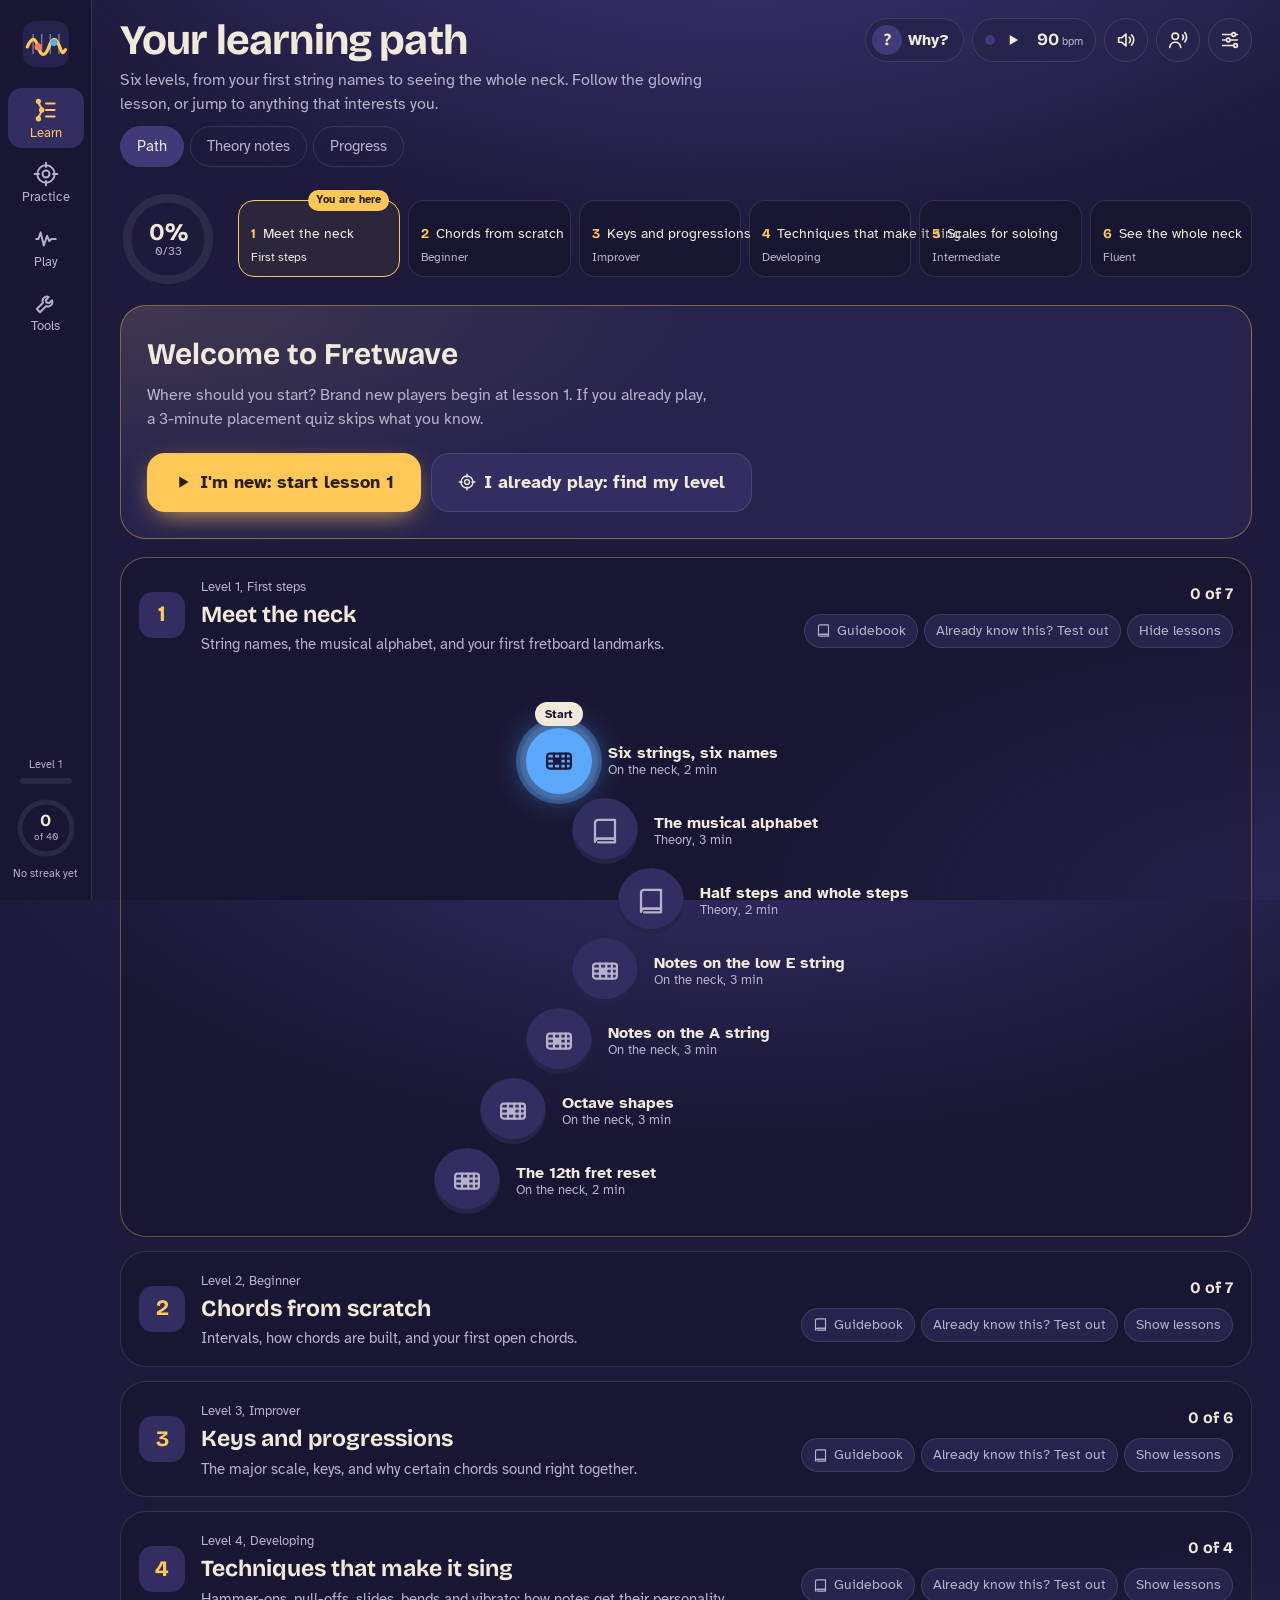
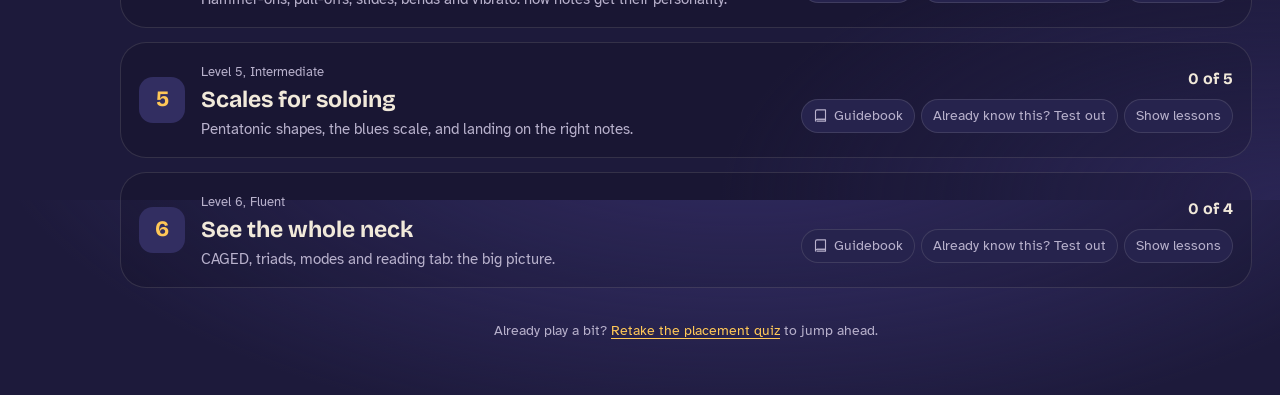
==== commit 5c2117b5: "Add progression and scale-degree ear training, interval shapes, harmonics lab, Why? button, progress" ====
--- a/index.html
+++ b/index.html
@@ -687,6 +687,41 @@
 .printables small { color: var(--pearl-dim); font-size: 13px; }
 
 select { background: var(--velvet-3); color: var(--pearl); border: 1px solid var(--line); border-radius: 10px; padding: 9px 12px; font: inherit; max-width: 100%; }
+/* v4: Why?, analyzer, fit, labs */
+.why-btn { height: 44px; display: inline-flex; align-items: center; gap: 6px; padding: 0 14px 0 6px; border-radius: 999px; border: 1px solid var(--line); background: var(--velvet-2); color: var(--pearl); cursor: pointer; font-weight: 700; }
+.why-btn .why-q { width: 30px; height: 30px; border-radius: 50%; display: grid; place-items: center; background: var(--velvet-4); font-family: var(--display); font-size: 17px; }
+.why-btn[aria-pressed="true"] { border-color: var(--amber); background: rgba(255,200,87,.12); }
+.why-btn[aria-pressed="true"] .why-q { background: var(--amber); color: #2a1f05; }
+.why-card { position: relative; display: flex; gap: 14px; align-items: flex-start; margin-top: 10px; padding: 14px 52px 14px 14px; border-radius: 18px; background: var(--velvet-2); border: 1px solid rgba(255,200,87,.4); animation: pillIn .25s ease; }
+.why-card p { margin: 0; font-size: 16px; line-height: 1.5; max-width: 80ch; }
+.why-card .icon-btn { position: absolute; top: 8px; right: 8px; width: 36px; height: 36px; }
+.why-dot { flex-shrink: 0; min-width: 48px; height: 48px; padding: 0 8px; border-radius: 99px; display: grid; place-items: center; color: var(--velvet); font-family: var(--display); font-weight: 800; font-size: 18px; }
+.view-row { margin-bottom: 4px; }
+.fit-list { display: grid; gap: 8px; }
+.fit-card { position: relative; text-align: left; display: grid; gap: 2px; padding: 12px 14px; border-radius: 16px; border: 1px solid var(--line); background: var(--velvet-2); color: var(--pearl); cursor: pointer; }
+.fit-card b { font-family: var(--display); font-size: 19px; }
+.fit-card small { color: var(--pearl-dim); font-size: 13.5px; }
+.fit-card .avoid { font-size: 12.5px; color: #ff9aa5; }
+.fit-card .ok { font-size: 12.5px; color: var(--good); }
+.fit-card em { position: absolute; top: 10px; right: 12px; font-style: normal; font-size: 11.5px; font-weight: 800; background: var(--amber); color: #2a1f05; padding: 1px 8px; border-radius: 99px; }
+.fit-card.on { border-color: var(--amber); background: rgba(255,200,87,.08); }
+.an-input { display: flex; gap: 8px; }
+.an-input input { flex: 1; min-width: 0; background: rgba(0,0,0,.25); color: var(--pearl); border: 1px solid var(--line); border-radius: 14px; padding: 12px 14px; font-family: var(--display); font-size: 20px; }
+.an-key { display: flex; flex-direction: column; gap: 2px; }
+.an-key b { font-family: var(--display); font-size: 40px; line-height: 1.05; }
+.an-rows { display: flex; gap: 8px; flex-wrap: wrap; }
+.an-chord { min-width: 100px; text-align: left; padding: 10px 14px 12px; border-radius: 16px; border: 2px solid transparent; background: rgba(0,0,0,.22); color: var(--pearl); cursor: pointer; box-shadow: inset 0 -4px 0 var(--f); }
+.an-chord small { display: block; font-family: var(--display); font-weight: 700; font-size: 16px; color: var(--f); }
+.an-chord b { font-family: var(--display); font-size: 26px; }
+.an-chord span { display: block; font-size: 11.5px; color: var(--pearl-dim); }
+.an-chord.on { border-color: var(--amber); }
+.harm-table { display: grid; gap: 6px; }
+.harm-row { display: grid; grid-template-columns: 48px 1fr auto; gap: 10px; align-items: center; text-align: left; padding: 9px 12px; border-radius: 12px; border: 1px solid var(--line); background: rgba(0,0,0,.18); color: var(--pearl); cursor: pointer; }
+.harm-row b { font-family: var(--display); font-size: 18px; color: var(--amber); }
+.harm-row small { color: var(--pearl-dim); }
+.wave { width: 100%; height: auto; background: rgba(0,0,0,.22); border-radius: 16px; }
+#neck .mk.harm text { font-weight: 800; text-anchor: middle; dominant-baseline: central; }
+@media (max-width: 760px) { .why-btn .why-t { display: none; } .why-btn { padding: 0 6px; } .an-key b { font-size: 30px; } }
 </style>
 </head>
 <body>
@@ -709,6 +744,7 @@
         <p id="mode-help"></p>
       </div>
       <div class="top-actions">
+        <button class="why-btn" id="btn-why" aria-pressed="false" title="Tap any note to hear why it is there"></button>
         <div class="metro" id="metro"></div>
         <button class="icon-btn" id="btn-sound" aria-pressed="true" aria-label="Sound" title="Sound on or off"></button>
         <button class="icon-btn" id="btn-voice" aria-pressed="true" aria-label="Say note names aloud" title="Say note names aloud"></button>
@@ -1256,6 +1292,7 @@
       e.preventDefault();
       const s = +t.dataset.s, f = +t.dataset.f;
       Sound.ensure();
+      if (typeof Why !== 'undefined' && Why.on) { Why.show(s, f); return; }
       if (this.onCell) this.onCell(s, f, e);
     });
     this.build();
@@ -1714,9 +1751,19 @@
 /* ================= Explore ================= */
 const Explore = {
   id: 'explore', nav: 'Explore', title: 'Explore the neck',
-  help: 'Tap any fret to hear it. Each note keeps its own color everywhere on the neck, so your eyes learn the map while your ears learn the sound.',
-  show: 'all', focus: 0, sel: null, revealed: new Set(),
+  help: 'Tap any fret to hear it. Switch views to see interval shapes, or how harmonics and string physics work.',
+  show: 'all', focus: 0, sel: null, revealed: new Set(), view: 'notes',
   mount(p) {
+    p.innerHTML = `<div class="row view-row"><span class="lbl">View</span>${seg('ex-view', [['notes', 'Notes'], ['intervals', 'Interval shapes'], ['harmonics', 'Harmonics and physics']], this.view)}</div><div id="ex-body"></div>`;
+    wireSeg(p, 'ex-view', (v) => { if (HarmonicLab.unmount) HarmonicLab.unmount(); this.view = v; Neck.clear(); this.mount(p); });
+    const body = $('#ex-body', p);
+    if (this.view === 'intervals') { this.p = body; IntervalLab.mount(body, this); return; }
+    if (this.view === 'harmonics') { this.p = body; HarmonicLab.mount(body); return; }
+    this.mountNotes(body);
+  },
+  unmount() { HarmonicLab.unmount(); },
+  explain(s, f) { if (this.view === 'intervals') return IntervalLab.explain(s, f); if (this.view === 'harmonics') return HarmonicLab.explain(s, f); return null; },
+  mountNotes(p) {
     this.p = p; this.sel = null;
     p.innerHTML = `<div class="panel-grid">
       <div class="controls">
@@ -1758,6 +1805,8 @@
     this._stagger = false;
   },
   onCell(s, f) {
+    if (this.view === 'intervals') return IntervalLab.onCell(s, f);
+    if (this.view === 'harmonics') return HarmonicLab.onCell(s, f);
     this.sel = { s, f };
     if (this.show === 'none') this.revealed.add(s + ':' + f);
     Neck.play(s, f);
@@ -1999,6 +2048,7 @@
     $('#hud').innerHTML = `<div class="prompt">Round complete</div>`;
     Drill.summary(this.p, r, { play: () => this.start(), setup: () => this.setup() }, `You found ${r.ok} of ${r.total} on the first try.`);
   },
+  explain() { return this.phase === 'play' ? false : null; },
   onKey(e) { if (e.code === 'Space' && this.phase === 'play') { e.preventDefault(); this.prompt(true); } },
 };
 
@@ -2091,6 +2141,7 @@
     Drill.summary(this.p, r, { play: () => this.start(), setup: () => this.setup() }, `You named ${r.ok} of ${r.total} on the first try.`);
   },
   onCell(s, f) { Neck.play(s, f); },
+  explain() { return this.phase === 'play' ? false : null; },
   onKey(e) {
     if (this.phase !== 'play') return;
     if (e.code === 'Space') { e.preventDefault(); Neck.play(this.q.s, this.q.f); return; }
@@ -2239,6 +2290,7 @@
     $$('.prog-card', this.p || document).forEach((b) => b.classList.remove('on'));
   },
   onCell(s, f) { Neck.play(s, f); },
+  explain(s, f) { const t = chordType(this.type); return roleExplain(s, f, this.root, t.iv, `${noteName(this.root)}${t.sym}`); },
   onKey(e) { if (e.code === 'Space' && this.v) { e.preventDefault(); strum(this.v.frets); } },
 };
 
@@ -2246,9 +2298,17 @@
 const Scales = {
   id: 'scales', nav: 'Scales', title: 'Scale map',
   help: 'Every scale tone is colored by its job in the scale. Pick a position to zoom into one hand shape, then press play and follow the lights.',
-  root: 9, scale: 'minpent', pos: 1, bpm: 120, labels: 'role', drone: false, playing: null,
+  root: 9, scale: 'minpent', pos: 1, bpm: 120, labels: 'role', drone: false, playing: null, view: 'map',
   sc() { return SCALES.find((x) => x.id === this.scale) || SCALES[0]; },
   mount(p) {
+    p.innerHTML = `<div class="row view-row"><span class="lbl">View</span>${seg('sc-view', [['map', 'Scale map'], ['fit', 'What fits over a chord?']], this.view)}</div><div id="sc-body"></div>`;
+    wireSeg(p, 'sc-view', (v) => { this.stop(); Sound.droneOff(); this.drone = false; this.view = v; this.mount(p); });
+    const body = $('#sc-body', p);
+    if (this.view === 'fit') { this.p = body; ChordFit.mount(body); return; }
+    this.mountMap(body);
+  },
+  explain(s, f) { if (this.view === 'fit') return ChordFit.explain(s, f); const sc = this.sc(); return roleExplain(s, f, this.root, sc.iv, `${noteName(this.root)} ${sc.name.toLowerCase()}`); },
+  mountMap(p) {
     this.p = p;
     p.innerHTML = `<div class="panel-grid">
       <div class="controls">
@@ -2353,14 +2413,16 @@
     const btn = this.p && $('#sc-play', this.p); if (btn) btn.innerHTML = `${ICONS.play}Play this shape`;
   },
   onCell(s, f) { Neck.play(s, f); },
-  onKey(e) { if (e.code === 'Space') { e.preventDefault(); this.playing ? this.stop() : this.play(); } },
+  onKey(e) { if (this.view !== 'map') return; if (e.code === 'Space') { e.preventDefault(); this.playing ? this.stop() : this.play(); } },
 };
 
 /* ================= Ear training ================= */
+const DEGREE_NAMES = [['do', 'Home. Fully at rest.'], ['re', 'Just above home, wants to step down.'], ['mi', 'Bright and stable.'], ['fa', 'Leans down to mi.'], ['sol', 'Strong, open, stable.'], ['la', 'Sweet, a little wistful.'], ['ti', 'Tense: pulls up to do.']];
+const PROG_HINTS = { 'I V vi IV': 'Pop anthem: minor chord third', 'I vi IV V': '50s doo-wop: minor chord second', 'ii V I': 'Jazz: starts minor, lands home', 'I IV V IV': 'Rock: all major, never resolves', 'vi IV I V': 'Starts minor, feels moody', 'I IV V I': 'All major, ends home' };
 const Ear = {
   id: 'ear', nav: 'Ear', title: 'Ear training',
   help: 'Listen first, then answer. After each answer the neck draws the shape you just heard, so the sound and the picture lock together.',
-  ex: 'intervals', set: [3, 4, 5, 7, 12], dir: 'up', chordSet: ['maj', 'min', '7', 'dim'], q: null, score: { ok: 0, n: 0, streak: 0 }, echoLen: 3, echoSet: 'major', echoHint: true,
+  ex: 'intervals', set: [3, 4, 5, 7, 12], dir: 'up', chordSet: ['maj', 'min', '7', 'dim'], q: null, score: { ok: 0, n: 0, streak: 0 }, echoLen: 3, echoSet: 'major', echoHint: true, progSet: ['I V vi IV', 'I IV V I', 'ii V I', 'vi IV I V'], degSet: [0, 2, 4],
   mount(p) {
     this.p = p; this.q = null;
     p.innerHTML = `<div class="panel-grid">
@@ -2373,7 +2435,7 @@
         <div class="answers" id="ear-answers"></div>
       </div>
       <div class="controls">
-        <div class="row"><span class="lbl">Practice</span>${seg('ear-ex', [['intervals', 'Intervals'], ['chords', 'Chord quality'], ['echo', 'Play it back']], this.ex)}</div>
+        <div class="row"><span class="lbl">Practice</span>${seg('ear-ex', [['intervals', 'Intervals'], ['chords', 'Chord quality'], ['prog', 'Progressions'], ['degree', 'Scale degrees'], ['echo', 'Play it back']], this.ex)}</div>
         <div id="ear-opts" class="controls"></div>
       </div></div>`;
     wireSeg(p, 'ear-ex', (v) => { this.ex = v; this.q = null; this.renderOpts(); this.renderAnswers(); this.reset(); });
@@ -2384,7 +2446,7 @@
   },
   unmount() { if (Mic.active) Mic.stop(); },
   reset() { if (Mic.active) Mic.stop(); Neck.clear(); const bk = $('#ear-back', this.p); if (bk) bk.hidden = true; $('#hud').innerHTML = this.hudHTML(); $('#ear-verdict', this.p).textContent = 'Press play and listen.'; $('#ear-verdict', this.p).className = 'verdict'; $('#ear-next', this.p).hidden = true; },
-  hudHTML() { const s = this.score; return `<div class="prompt muted" style="font-weight:500;font-size:20px">${this.ex === 'intervals' ? 'How far apart are the two notes?' : this.ex === 'echo' ? 'Listen, then play the phrase back' : 'What kind of chord is that?'}</div>${hudStats([[s.n ? Math.round(100 * s.ok / s.n) + '%' : '–', 'Accuracy'], [s.ok, 'Correct'], [s.streak, 'Streak', s.streak >= 5]])}`; },
+  hudHTML() { const s = this.score; return `<div class="prompt muted" style="font-weight:500;font-size:20px">${this.ex === 'intervals' ? 'How far apart are the two notes?' : this.ex === 'echo' ? 'Listen, then play the phrase back' : this.ex === 'prog' ? 'Which progression is that?' : this.ex === 'degree' ? 'After the chords, which step of the key is the last note?' : 'What kind of chord is that?'}</div>${hudStats([[s.n ? Math.round(100 * s.ok / s.n) + '%' : '–', 'Accuracy'], [s.ok, 'Correct'], [s.streak, 'Streak', s.streak >= 5]])}`; },
   renderOpts() {
     const box = $('#ear-opts', this.p);
     if (this.ex === 'intervals') {
@@ -2396,6 +2458,15 @@
         b.setAttribute('aria-pressed', this.set.includes(v)); this.q = null; this.renderAnswers(); this.reset();
       });
       wireSeg(box, 'ear-dir', (v) => { this.dir = v; });
+    } else if (this.ex === 'prog') {
+      const all = Object.keys(PROGRESSIONS).concat(['I IV V I']);
+      box.innerHTML = `<div class="row row-wide"><span class="lbl">Progressions in the mix</span><div class="wrap" id="pg-set">${all.map((k) => `<button class="chip" data-v="${k}" aria-pressed="${this.progSet.includes(k)}">${k.replace(/ /g, '–')}</button>`).join('')}</div></div>
+        <p class="muted" style="font-size:13.5px;margin:0">Listen for where the minor chords fall and whether it ends on home (I). After you answer, play it back on your guitar and Fretwave checks each chord.</p>`;
+      $('#pg-set', box).addEventListener('click', (e) => { const b = e.target.closest('.chip'); if (!b) return; const v = b.dataset.v; if (this.progSet.includes(v)) { if (this.progSet.length <= 2) { toast('Keep at least two progressions to choose from.'); return; } this.progSet = this.progSet.filter((x) => x !== v); } else this.progSet.push(v); b.setAttribute('aria-pressed', this.progSet.includes(v)); this.q = null; this.renderAnswers(); this.reset(); });
+    } else if (this.ex === 'degree') {
+      box.innerHTML = `<div class="row row-wide"><span class="lbl">Steps in the mix</span><div class="wrap" id="dg-set">${DEGREE_NAMES.map((d, i) => `<button class="chip" data-v="${i}" aria-pressed="${this.degSet.includes(i)}">${i + 1} (${d[0]})</button>`).join('')}</div></div>
+        <p class="muted" style="font-size:13.5px;margin:0">Chords set up the key; then one note plays. Name its step in the key. This is how musicians hear melodies: by their role, not their letter. Start with 1, 3 and 5, then add more.</p>`;
+      $('#dg-set', box).addEventListener('click', (e) => { const b = e.target.closest('.chip'); if (!b) return; const v = +b.dataset.v; if (this.degSet.includes(v)) { if (this.degSet.length <= 2) { toast('Keep at least two steps to choose from.'); return; } this.degSet = this.degSet.filter((x) => x !== v); } else this.degSet.push(v); b.setAttribute('aria-pressed', this.degSet.includes(v)); this.q = null; this.renderAnswers(); this.reset(); });
     } else if (this.ex === 'echo') {
       box.innerHTML = `<div class="row"><span class="lbl">Notes</span>${seg('ec-set', [['major', 'C major, open position'], ['pent', 'A minor pentatonic, frets 5–8'], ['string', 'One string only']], this.echoSet)}</div>
         <div class="row"><span class="lbl">Phrase length</span>${seg('ec-len', [['2', '2 notes'], ['3', '3 notes'], ['4', '4 notes'], ['5', '5 notes']], this.echoLen)}</div>
@@ -2420,7 +2491,11 @@
       $('#ec-mic', box).addEventListener('click', () => this.echoMic());
       return;
     }
-    if (this.ex === 'intervals') {
+    if (this.ex === 'prog') {
+      box.innerHTML = this.progSet.map((k) => `<button type="button" class="answer" data-v="${k}"><b>${k.replace(/ /g, '–')}</b><small>${PROG_HINTS[k] || ''}</small></button>`).join('');
+    } else if (this.ex === 'degree') {
+      box.innerHTML = this.degSet.slice().sort().map((i) => `<button type="button" class="answer" data-v="${i}"><b>${i + 1}: ${DEGREE_NAMES[i][0]}</b><small>${DEGREE_NAMES[i][1]}</small></button>`).join('');
+    } else if (this.ex === 'intervals') {
       box.innerHTML = INTERVALS.filter((iv) => this.set.includes(iv.semi)).map((iv) => `<button type="button" class="answer" data-v="${iv.semi}"><b>${iv.name}</b><small>${iv.song}</small></button>`).join('');
     } else {
       const feel = { maj: 'Bright, stable', min: 'Sad, soft', '7': 'Bluesy, wants to move', maj7: 'Dreamy, jazzy', m7: 'Mellow, smooth', sus2: 'Open, airy', sus4: 'Suspended, unresolved', '6': 'Sweet, vintage', add9: 'Shimmering', dim: 'Tense, spooky', aug: 'Eerie, rising', m7b5: 'Dark, jazzy tension' };
@@ -2435,6 +2510,17 @@
     $('#ear-verdict', this.p).textContent = 'Listen…'; $('#ear-verdict', this.p).className = 'verdict';
     $('#ear-sub', this.p).textContent = 'Press the orb to hear it again.';
     if (this.ex === 'echo') { this.newEcho(); return; }
+    if (this.ex === 'prog') {
+      const name = rand(this.progSet), key = rand([0, 2, 4, 7, 9, 5]);
+      const degs = name === 'I IV V I' ? [0, 3, 4, 0] : PROGRESSIONS[name];
+      this.q = { kind: 'prog', name, key, chords: degs.map((d) => [mod(key + MAJOR_STEPS[d], 12), DIATONIC[d]]) };
+      this.hear(); return;
+    }
+    if (this.ex === 'degree') {
+      const key = rand([0, 2, 4, 5, 7, 9]), deg = rand(this.degSet);
+      this.q = { kind: 'deg', key, deg, midi: 52 + mod(key - 4, 12) + MAJ[deg] };
+      this.hear(); return;
+    }
     if (this.ex === 'intervals') {
       const semi = rand(this.set);
       const n = strings().length, F = Math.min(S.settings.frets, 12);
@@ -2464,6 +2550,8 @@
     const q = this.q; if (!q) return;
     const orb = $('#ear-play', this.p); orb.classList.add('playing'); setTimeout(() => orb.classList.remove('playing'), 1300);
     if (q.kind === 'echo') { q.cells.forEach((c, i) => Sound.play(c.midi, 0.05 + i * 0.5, 0.5)); return; }
+    if (q.kind === 'prog') { hearChords(q.chords, 1.05); return; }
+    if (q.kind === 'deg') { hearChords([[q.key, 'maj'], [mod(q.key + 5, 12), 'maj'], [mod(q.key + 7, 12), 'maj'], [q.key, 'maj']], 0.75); Sound.play(q.midi, 3.4, 0.6); return; }
     if (q.kind === 'iv') {
       const [first, second] = q.dir === 'down' ? [q.b, q.a] : [q.a, q.b];
       if (q.dir === 'both') { Sound.play(first.midi, 0.02); Sound.play(second.midi, 0.02); }
@@ -2476,7 +2564,7 @@
   answer(v, btn) {
     const q = this.q;
     if (!q || q.done) { if (!q) toast('Press play first.'); return; }
-    const right = q.kind === 'iv' ? +v === q.semi : v === q.id;
+    const right = this.isRight(v);
     if (right) {
       q.done = true; btn.classList.add('right');
       if (!q.missed) { this.score.ok++; this.score.streak++; } else this.score.streak = 0;
@@ -2490,11 +2578,24 @@
     }
     $('#hud').innerHTML = this.hudHTML();
   },
+  isRight(v) { const q = this.q; return q.kind === 'iv' ? +v === q.semi : q.kind === 'prog' ? v === q.name : q.kind === 'deg' ? +v === q.deg : v === q.id; },
   reveal(good) {
     const q = this.q;
-    $$('#ear-answers .answer', this.p).forEach((b) => { if ((q.kind === 'iv' ? +b.dataset.v === q.semi : b.dataset.v === q.id)) b.classList.add('right'); });
+    $$('#ear-answers .answer', this.p).forEach((b) => { if (this.isRight(b.dataset.v)) b.classList.add('right'); });
     const vd = $('#ear-verdict', this.p);
-    if (q.kind === 'iv') {
+    if (q.kind === 'prog') {
+      const names = q.chords.map(([r, id]) => noteName(r) + chordType(id).sym);
+      vd.textContent = (good ? (q.missed ? 'Got it: ' : 'Yes! ') : 'It was ') + q.name.replace(/ /g, '–');
+      $('#ear-sub', this.p).textContent = `In ${noteName(q.key)} major: ${names.join(' – ')}. Watch the shapes, then play it back.`;
+      q.chords.forEach(([r, id], i) => setTimeout(() => { if (this.q !== q || current !== this) return; const v = voicingOf(r, id); if (!v) return; Neck.clear(); drawVoicing(v, r, chordType(id).iv, { stagger: true }); if (S.settings.hand !== false) Neck.hand(v.frets); strum(v.frets); }, 300 + i * 1300));
+    } else if (q.kind === 'deg') {
+      const tonicName = noteName(q.key), pc = mod(q.key + MAJ[q.deg], 12);
+      vd.textContent = (good ? (q.missed ? 'Got it: ' : 'Yes! ') : 'It was ') + `step ${q.deg + 1} (${DEGREE_NAMES[q.deg][0]})`;
+      $('#ear-sub', this.p).textContent = `In ${tonicName} major that is ${noteName(pc)}. Hear how it resolves home.`;
+      Neck.clear(); allCells((m, s, f) => f <= 12 && MAJ.map((x) => mod(q.key + x, 12)).includes(m % 12)).forEach((c) => { const semi = mod(c.pc - q.key, 12); Neck.mark(c.s, c.f, { label: String(MAJ.indexOf(semi) + 1), color: c.pc === pc ? noteColor(pc) : 'rgba(241,233,218,.3)', textColor: c.pc === pc ? undefined : '#f1e9da', ring: c.pc === pc, cls: c.pc === pc ? '' : 'dim' }); });
+      const path = [[0], [1, 0], [2, 1, 0], [3, 2], [4, 5, 6, 7], [5, 6, 7], [6, 7]][q.deg];
+      path.forEach((d, i) => Sound.play(52 + mod(q.key - 4, 12) + (d === 7 ? 12 : MAJ[d]), 0.4 + i * 0.42, 0.5));
+    } else if (q.kind === 'iv') {
       const iv = INTERVALS.find((x) => x.semi === q.semi);
       vd.textContent = (good ? (q.missed ? 'Got it: ' : 'Yes! ') : 'It was a ') + iv.name;
       $('#ear-sub', this.p).textContent = `${q.dir === 'down' ? noteName(q.b.pc) + ' down to ' + noteName(q.a.pc) : q.dir === 'both' ? noteName(q.a.pc) + ' with ' + noteName(q.b.pc) : noteName(q.a.pc) + ' up to ' + noteName(q.b.pc)}. Remember the shape on the neck, and think “${iv.song}”.`;
@@ -2531,6 +2632,15 @@
         if (m % 12 === order[got] || (q.dir === 'both' && order.includes(m % 12) && got === 0)) { allCells((x) => x === m).forEach((c) => Neck.pluck(c.s, c.f, '#5ee6a8')); got++; sub.textContent = got === 1 ? `Good: ${noteName(m % 12)}. Now the second note.` : ''; }
         if (got >= 2) { Mic.stop(); btn.innerHTML = `${ICONS.mic}Now play it on your guitar`; vd.textContent = 'You played it back!'; vd.className = 'verdict good'; sub.textContent = 'Hearing it, naming it and playing it is how intervals stick.'; }
       });
+    } else if (q.kind === 'prog') {
+      let i = 0, good = 0;
+      const show = () => { const [r, id] = q.chords[i]; const v = voicingOf(r, id); Neck.clear(); if (v) { drawVoicing(v, r, chordType(id).iv); if (S.settings.hand !== false) Neck.hand(v.frets); } sub.textContent = `Play ${noteName(r)}${chordType(id).sym} (${i + 1} of ${q.chords.length}). Let it ring.`; };
+      show();
+      Mic.chromaCb = (c) => { const [r, id] = q.chords[i]; const res = checkChord(c, [...new Set(chordType(id).iv.map((x) => mod(r + x, 12)))]); if (res && res.ok) { if (++good >= 4) { good = 0; i++; if (i >= q.chords.length) { Mic.stop(); btn.innerHTML = `${ICONS.mic}Now play it on your guitar`; vd.textContent = 'You played the whole progression!'; vd.className = 'verdict good'; sub.textContent = 'Hearing it, naming it and playing it: that is how progressions stick.'; return; } show(); } } else good = 0; };
+    } else if (q.kind === 'deg') {
+      const pc = mod(q.key + MAJ[q.deg], 12); let last = -1, st = 0;
+      sub.textContent = `Find step ${q.deg + 1} of ${noteName(q.key)} major on your guitar.`;
+      Mic.listen((f) => { if (f <= 0) { st = 0; return; } const m = Math.round(69 + 12 * Math.log2(f / 440)); if (m === last) st++; else { st = 1; last = m; } if (st === 3 && m % 12 === pc) { Mic.stop(); btn.innerHTML = `${ICONS.mic}Now play it on your guitar`; vd.textContent = `Found it: ${noteName(pc)}!`; vd.className = 'verdict good'; allCells((x) => x === m).forEach((c) => Neck.pluck(c.s, c.f, '#5ee6a8')); } });
     } else if (q.kind === 'ch') {
       const pcs = [...new Set(chordType(q.id).iv.map((i) => mod(q.root + i, 12)))]; let good = 0;
       sub.textContent = 'Strum the chord shown on the neck and let it ring.';
@@ -3879,6 +3989,7 @@
     $('#jm-score', this.p).innerHTML = `You played <b style="color:${noteColor(pc)}">${noteName(pc)}</b>: ${inChord ? 'a chord tone, perfect landing' : inScale ? 'in the scale' : 'outside the scale'}. ${Math.round(100 * this.inKey.ok / this.inKey.n)}% of your notes fit.`;
   },
   onCell(s, f) { Neck.play(s, f); },
+  explain(s, f) { const c = this.chordAt(this.bar), t = chordType(c.id); const pc = midiAt(s, f) % 12; const r = roleExplain(s, f, c.root, t.iv, `${noteName(c.root)}${t.sym} (the chord playing now)`); if (!t.iv.map((x) => mod(c.root + x, 12)).includes(pc)) r.text += this.scaleIv().map((x) => mod(this.key + x, 12)).includes(pc) ? ' It is in the scale, so use it to pass between chord tones.' : ' It is outside the scale: use it only as a quick passing note.'; return r; },
   onKey(e) { if (e.code === 'Space') { e.preventDefault(); this.playing ? this.stop() : this.start(); } },
 };
 
@@ -4313,6 +4424,7 @@
   },
   cadence() { [0, 3, 4, 0].forEach((k, i) => setTimeout(() => { if (current === this) this.showChord(k); }, i * 1100)); },
   playScale() { const tonic = this.chords[0].root; const base = 48 + tonic; const ivs = this.minor ? [0, 2, 3, 5, 7, 8, 10, 12] : [...MAJ, 12]; ivs.forEach((iv, i) => Sound.play(base + iv, i * 0.3, 0.5)); },
+  explain(s, f) { const tonic = this.chords[0].root; const iv = this.minor ? [0, 2, 3, 5, 7, 8, 10] : MAJ; const r = roleExplain(s, f, tonic, iv, `the key of ${this.minor ? CIRCLE_MIN[this.idx] : CIRCLE_MAJ[this.idx] + ' major'}`); const pc = midiAt(s, f) % 12; const inCh = this.chords.filter((c) => chordType(c.id).iv.map((x) => mod(c.root + x, 12)).includes(pc)).map((c) => c.name); if (inCh.length) r.text += ` It appears in these chords of the key: ${inCh.join(', ')}.`; return r; },
   walk() {
     clearTimeout(this.walkT); let n = 0;
     const step = () => { if (current !== this || n > 12) return; this.select((this.idx + (n ? 1 : 0)) % 12, true); n++; this.walkT = setTimeout(step, 1100); };
@@ -4494,6 +4606,388 @@
   $$('[data-print]', root).forEach((b) => b.addEventListener('click', () => { const pr = PRINTABLES[b.dataset.print]; printSheet(pr.name, pr.make()); }));
   $$('[data-print-level]', root).forEach((b) => b.addEventListener('click', () => { const lv = CURRICULUM[+b.dataset.printLevel]; printSheet(lv.title, `<h1>Level ${+b.dataset.printLevel + 1}: ${esc(lv.title)}</h1><p>${esc(lv.blurb)}</p>${lv.guide.map(([h, body]) => `<div class="g-item"><h4>${h}</h4><div>${body}</div></div>`).join('')}`); }));
 }
+
+/* ================= What each note is doing: shared explanations ================= */
+const ROLE_TEXT = {
+  R: 'the root: the home note the chord or scale is named after.',
+  '♭2': 'a half step above the root: dark and tense, the Phrygian flavour.',
+  '2': 'a whole step above the root: adds an open, shimmering colour.',
+  '9': 'the 9th (a 2nd an octave up): adds shimmer without changing major or minor.',
+  '♭3': 'the minor 3rd: the single note that makes it sound minor.',
+  '3': 'the major 3rd: the single note that makes it sound major and bright.',
+  '4': 'the 4th: a strong note that likes to fall to the 3rd.',
+  '♯4': 'the raised 4th: the floating, dreamy Lydian sound.',
+  '♭5': 'the ♭5: the gritty blue note, or the tense diminished 5th.',
+  '5': 'the 5th: strong and stable. It adds power without changing the mood.',
+  '♯5': 'the raised 5th: augmented, restless and eerie.',
+  '♭6': 'the ♭6: dark and dramatic.',
+  '6': 'the 6th: sweet and bright. It gives Dorian its hopeful sound.',
+  '♭7': 'the ♭7: bluesy tension, the sound of dominant 7 chords and Mixolydian.',
+  '7': 'the major 7th: a half step below the root, it leans strongly back home.',
+};
+const roleText = (lab) => ROLE_TEXT[lab] || 'a colour note.';
+function landmarkText(s, f) {
+  const marks = [0, 3, 5, 7, 9, 12, 15, 17, 19, 21, 24].filter((x) => x <= S.settings.frets);
+  const near = marks.reduce((a, b) => (Math.abs(b - f) < Math.abs(a - f) ? b : a));
+  if (near === f) return f === 0 ? 'It is the open string.' : `It sits right on the ${ordinal(f)}-fret dot, an easy landmark.`;
+  const d = f - near;
+  return `Find it from the ${near === 0 ? 'open string' : ordinal(near) + '-fret dot'} (${noteName(midiAt(s, near) % 12)}): ${Math.abs(d)} fret${Math.abs(d) > 1 ? 's' : ''} ${d > 0 ? 'higher' : 'lower'}.`;
+}
+function genericExplain(s, f) {
+  const m = midiAt(s, f), pc = m % 12; const twins = allCells((x) => x === m).filter((c) => !(c.s === s && c.f === f));
+  return { title: `${noteName(pc)}${octaveOf(m)}`, pc, text: `${ordinal(stringNumber(s))} string, ${f ? 'fret ' + f : 'open'}. ${landmarkText(s, f)} ${twins.length ? `The same pitch also lives at ${twins.slice(0, 3).map((c) => `${ordinal(stringNumber(c.s))} string fret ${c.f}`).join(', ')}.` : ''}` };
+}
+function roleExplain(s, f, root, ctxIv, ctxName) {
+  const pc = midiAt(s, f) % 12, semi = mod(pc - root, 12);
+  const inSet = ctxIv.map((x) => mod(x, 12)).includes(semi);
+  const lab = intervalInfo(semi, ctxIv)[0];
+  return { title: noteName(pc), pc, text: inSet ? `${noteName(pc)} is ${lab === 'R' ? '' : 'the ' + lab + ' of ' + ctxName + ': '}${roleText(lab)} ${lab !== 'R' ? `It is ${semi} half step${semi > 1 ? 's' : ''} above ${noteName(root)}.` : ''}` : `${noteName(pc)} is not part of ${ctxName}. Against ${noteName(root)} it would be the ${lab}, ${roleText(lab)}` };
+}
+const Why = {
+  on: false,
+  toggle() { this.on = !this.on; $('#btn-why').setAttribute('aria-pressed', this.on); if (!this.on) this.hide(); else toast('Tap any spot on the neck to see why it’s there.', 2200); },
+  show(s, f) {
+    let r = null;
+    if (Player.active) r = genericExplain(s, f);
+    else if (current && current.explain) r = current.explain(s, f);
+    if (r === false) { toast('“Why?” is paused during a round so it doesn’t give answers away.'); return; }
+    if (!r) r = genericExplain(s, f);
+    Neck.pluck(s, f); Sound.play(midiAt(s, f), 0, 0.45);
+    let card = $('#why-card');
+    if (!card) { card = document.createElement('div'); card.id = 'why-card'; card.className = 'why-card'; $('#stage').appendChild(card); }
+    card.innerHTML = `<span class="why-dot" style="background:${noteColor(r.pc ?? midiAt(s, f) % 12)}">${esc(r.title)}</span><p>${r.text}</p><button class="icon-btn" aria-label="Close" id="why-x">${ICONS.close}</button>`;
+    $('#why-x', card).addEventListener('click', () => this.hide());
+    card.hidden = false;
+    if (S.settings.narrate !== false) Voice.sayLong(r.text.replace(/<[^>]+>/g, '').replace(/♯/g, ' sharp').replace(/♭/g, ' flat'));
+  },
+  hide() { const c = $('#why-card'); if (c) c.hidden = true; },
+};
+
+/* ================= Interval constellation ================= */
+const IV_GROUPS = { all: [1, 2, 3, 4, 5, 6, 7, 8, 9, 10, 11, 12], thirds: [3, 4], fifths: [5, 7], octaves: [12], seconds: [1, 2, 10, 11], sixths: [8, 9] };
+const IntervalLab = {
+  root: null, group: 'all',
+  mount(box, host) {
+    this.host = host; this.box = box;
+    box.innerHTML = `<div class="panel-grid">
+      <div class="controls">
+        <div class="row"><span class="lbl">Show</span>${seg('il-g', [['all', 'Everything'], ['thirds', '3rds'], ['fifths', '4ths and 5ths'], ['octaves', 'Octaves'], ['sixths', '6ths'], ['seconds', '2nds and 7ths']], this.group)}</div>
+        <div class="surface info" id="il-info"></div>
+        <div class="wrap"><button class="btn" id="il-run" ${this.root ? '' : 'disabled'}>${ICONS.play}Play every interval up from the root</button></div>
+      </div>
+      <div class="controls"><div class="legend" id="il-legend"></div><p class="muted" style="font-size:13.5px;margin:0">Each interval keeps the same shape wherever you start, except across the B string, where shapes stretch by one fret. Learn the shapes once and you can build any chord or scale from them.</p></div></div>`;
+    wireSeg(box, 'il-g', (v) => { this.group = v; this.draw(); });
+    $('#il-run', box).addEventListener('click', () => this.run());
+    $('#il-legend', box).innerHTML = INTERVALS.map((iv) => `<span><i style="background:${intervalColor(iv.semi % 12 || 0, [])}"></i>${iv.short} = ${iv.semi}</span>`).join('');
+    this.draw();
+  },
+  cells() {
+    const r = this.root; if (!r) return [];
+    const want = IV_GROUPS[this.group];
+    const rm = midiAt(r.s, r.f);
+    return allCells((m, s, f) => Math.abs(f - r.f) <= 5 && want.includes(m - rm) && !(s === r.s && f === r.f));
+  },
+  draw() {
+    Neck.clear();
+    const info = $('#il-info', this.box);
+    if (!this.root) { info.innerHTML = '<div><h2>Tap any fret to make it the root</h2><p>Every interval above it lights up as a shape you can see and hear.</p></div>'; return; }
+    const r = this.root, rm = midiAt(r.s, r.f);
+    Neck.noteMark(r.s, r.f, { label: 'R', ring: true, ringColor: '#fff', color: noteColor(rm % 12) });
+    this.cells().forEach((c) => { const iv = INTERVALS.find((x) => x.semi === c.midi - rm); Neck.mark(c.s, c.f, { label: iv.short, color: intervalColor(iv.semi % 12, []), fontSize: 12 }); });
+    info.innerHTML = `<div class="big-note" style="--c:${noteColor(rm % 12)}">${noteName(rm % 12)}</div><div><h2>Root: ${noteName(rm % 12)}${octaveOf(rm)}</h2><p>Tap any coloured dot to hear the interval and see its shape.</p></div>`;
+  },
+  onCell(s, f) {
+    const r = this.root; const m = midiAt(s, f);
+    if (r) {
+      const rm = midiAt(r.s, r.f); const iv = INTERVALS.find((x) => x.semi === m - rm);
+      if (iv && Neck.has(s, f) && !(s === r.s && f === r.f)) {
+        this.draw(); Neck.link(r, { s, f }, iv.short, intervalColor(iv.semi % 12, []));
+        Neck.play(r.s, r.f, 0); Neck.play(s, f, 0.55); setTimeout(() => Sound.play(rm, 0, 0.4), 1300); setTimeout(() => Sound.play(m, 0, 0.4), 1310);
+        $('#il-info', this.box).innerHTML = `<div class="big-note" style="--c:${intervalColor(iv.semi % 12, [])}">${iv.short}</div><div><h2>${iv.name}</h2><p>${iv.semi} half steps: ${noteName(rm % 12)} up to ${noteName(m % 12)}. Think “${iv.song}”. ${s === r.s ? 'On one string it’s ' + iv.semi + ' frets.' : `Shape: ${Math.abs(s - r.s)} string${Math.abs(s - r.s) > 1 ? 's' : ''} ${s > r.s ? 'up' : 'down'}, ${f - r.f === 0 ? 'same fret' : Math.abs(f - r.f) + ' fret' + (Math.abs(f - r.f) > 1 ? 's' : '') + (f > r.f ? ' higher' : ' lower')}.`}</p></div>`;
+        return;
+      }
+    }
+    this.root = { s, f }; Neck.play(s, f); this.draw(); const b = $('#il-run', this.box); if (b) b.disabled = false;
+  },
+  run() {
+    const r = this.root; if (!r) return; const rm = midiAt(r.s, r.f);
+    INTERVALS.forEach((iv, i) => { const c = allCells((m, s, f) => m === rm + iv.semi && Math.abs(f - r.f) <= 5)[0]; setTimeout(() => { if (!c) return; this.draw(); Neck.link(r, c, iv.short, intervalColor(iv.semi % 12, [])); Neck.play(r.s, r.f, 0, 0.4); Neck.play(c.s, c.f, 0.3, 0.45); }, i * 1100); });
+  },
+  explain(s, f) {
+    const r = this.root; if (!r) return null;
+    const rm = midiAt(r.s, r.f), m = midiAt(s, f), iv = INTERVALS.find((x) => x.semi === m - rm);
+    return iv ? { title: iv.short, pc: m % 12, text: `${noteName(m % 12)} is a ${iv.name.toLowerCase()} (${iv.semi} half steps) above ${noteName(rm % 12)}. ${roleText(intervalInfo(iv.semi, [])[0])}` } : null;
+  },
+};
+
+/* ================= Harmonics and string physics ================= */
+function harmonicNodes() {
+  const out = []; const gcd = (a, b) => (b ? gcd(b, a % b) : a);
+  for (let n = 2; n <= 6; n++) for (let k = 1; k < n; k++) { if (gcd(k, n) !== 1) continue; const fret = -12 * Math.log2(1 - k / n); if (fret <= S.settings.frets + 0.05) out.push({ n, k, fret }); }
+  return out;
+}
+const HARM_NAMES = { 2: 'octave', 3: 'octave + 5th', 4: '2 octaves', 5: '2 octaves + major 3rd', 6: '2 octaves + 5th' };
+Sound.harmonic = function (freq, when = 0) {
+  if (!S.settings.sound) return; const ctx = this.ensure(); if (!ctx) return; const t = ctx.currentTime + when;
+  [[1, 0.5], [2, 0.08], [3, 0.03]].forEach(([mul, amp]) => { const o = ctx.createOscillator(), g = ctx.createGain(); o.type = 'sine'; o.frequency.value = freq * mul; g.gain.setValueAtTime(0.0001, t); g.gain.exponentialRampToValueAtTime(amp, t + 0.006); g.gain.exponentialRampToValueAtTime(0.0001, t + 2.6 / mul); o.connect(g); g.connect(this.master); o.start(t); o.stop(t + 2.7); });
+  this.lastPlay = performance.now() + when * 1000;
+};
+const HarmonicLab = {
+  sel: { n: 2, k: 1 }, raf: 0,
+  mount(box) {
+    this.box = box;
+    box.innerHTML = `<div class="panel-grid">
+      <div class="controls">
+        <svg class="wave" id="hm-wave" viewBox="0 0 600 150" aria-label="Vibrating string"></svg>
+        <div class="surface info" id="hm-info"></div>
+        <div class="wrap"><button class="btn" id="hm-cmp">${ICONS.play}Fretted note vs harmonic</button><button class="btn" id="hm-all">${ICONS.play}Play the harmonic series</button></div>
+      </div>
+      <div class="controls">
+        <div class="row row-wide"><span class="lbl">Where the harmonics live (tap a dot on the neck, or here)</span><div class="harm-table" id="hm-table"></div></div>
+        <div class="surface"><b>Why fret 12 is the octave</b><p class="muted" style="margin:6px 0 0;font-size:14px">A string’s pitch is inversely proportional to its vibrating length. Each fret shortens the string by a factor of 2<sup>1/12</sup>, so 12 frets later the string is exactly half as long and the pitch doubles: one octave. Fret <i>n</i> sits at L × (1 − 2<sup>−n/12</sup>) from the nut. Touching (not pressing) at 1/2, 1/3 or 1/4 of the length forces a node there, so the string can only vibrate in 2, 3 or 4 pieces.</p></div>
+      </div></div>`;
+    $('#hm-cmp', box).addEventListener('click', () => { const s = Math.min(1, strings().length - 1); Neck.play(s, 12, 0); Sound.harmonic(freqOf(strings()[s]) * 2, 0.9); });
+    $('#hm-all', box).addEventListener('click', () => { const open = freqOf(strings()[0]); [1, 2, 3, 4, 5, 6].forEach((n, i) => setTimeout(() => { if (n > 1) this.pick(n, 1, 0); else Sound.harmonic(open, 0); }, i * 700)); });
+    $('#hm-table', box).innerHTML = [2, 3, 4, 5, 6].map((n) => `<button class="harm-row" data-n="${n}"><b>×${n}</b><span>${HARM_NAMES[n]}</span><small>${harmonicNodes().filter((h) => h.n === n).map((h) => 'fret ' + (Math.abs(h.fret - Math.round(h.fret)) < 0.06 ? Math.round(h.fret) : h.fret.toFixed(1))).join(', ') || 'beyond these frets'}</small></button>`).join('');
+    $$('#hm-table .harm-row', box).forEach((b) => b.addEventListener('click', () => this.pick(+b.dataset.n, 1, 0)));
+    this.draw(); this.animate();
+  },
+  unmount() { cancelAnimationFrame(this.raf); },
+  fretX(fr) { const g = Neck.g; const a = Math.floor(fr), b = Math.min(g.F, a + 1); const xa = g.xs[a], xb = g.xs[b]; return Neck.X(xa + (xb - xa) * (fr - a)); },
+  draw() {
+    Neck.clear();
+    harmonicNodes().forEach((h) => strings().forEach((open, s) => {
+      const g = el('g', { class: 'mk harm' + (h.n === this.sel.n ? '' : ' dim'), transform: `translate(${this.fretX(h.fret)},${Neck.y(s)})` }, Neck.mLayer);
+      const inner = el('g', { class: 'in' }, g);
+      el('rect', { x: -11, y: -11, width: 22, height: 22, rx: 6, transform: 'rotate(45)', fill: ['', '', '#ffd166', '#5aa9ff', '#8be0a4', '#f59bdc', '#c69cff'][h.n], stroke: 'rgba(0,0,0,.3)' }, inner);
+      const t = el('text', { y: 1, 'font-size': 11, fill: '#1d1a3b' }, inner); t.textContent = '×' + h.n;
+    }));
+    const n = this.sel.n, freq0 = freqOf(strings()[0]);
+    $('#hm-info', this.box).innerHTML = `<div class="big-note" style="--c:${['', '', '#ffd166', '#5aa9ff', '#8be0a4', '#f59bdc', '#c69cff'][n]}">×${n}</div><div><h2>${ordinal(n)} harmonic: ${HARM_NAMES[n]}</h2><p>Touch lightly right above the fret wire. The string vibrates in ${n} equal parts, so the pitch is ${n}× the open string. On the low E (${freq0.toFixed(1)} Hz) that is ${(freq0 * n).toFixed(1)} Hz.</p></div>`;
+  },
+  pick(n, k, s) {
+    this.sel = { n, k }; this.draw();
+    const sIdx = s ?? 0; Sound.harmonic(freqOf(strings()[sIdx]) * n, 0);
+    const h = harmonicNodes().find((x) => x.n === n && x.k === k) || harmonicNodes().find((x) => x.n === n);
+    if (h) { const c = el('circle', { cx: this.fretX(h.fret), cy: Neck.y(sIdx), r: 15, fill: 'none', stroke: '#fff', 'stroke-width': 3, class: 'ripple' }, Neck.fx); setTimeout(() => c.remove(), 750); }
+    this.t0 = performance.now();
+  },
+  animate() {
+    const svg = $('#hm-wave', this.box); if (!svg) return;
+    const draw = (now) => {
+      if (!svg.isConnected) return;
+      const n = this.sel.n, ph = (now / 1000) * 6, amp = 34 * Math.max(0.15, Math.exp(-((now - (this.t0 || now - 2000)) / 1600)));
+      let d1 = '', d2 = '';
+      for (let i = 0; i <= 120; i++) { const x = 30 + i * 4.5, u = i / 120, y = Math.sin(Math.PI * n * u) * amp * Math.cos(ph); d1 += (i ? 'L' : 'M') + x + ',' + (75 + y); d2 += (i ? 'L' : 'M') + x + ',' + (75 - y); }
+      let nodes = ''; for (let j = 0; j <= n; j++) nodes += `<circle cx="${30 + (540 * j) / n}" cy="75" r="${j === 0 || j === n ? 6 : 5}" fill="${j === 0 || j === n ? '#f1e9da' : '#ffc857'}"/>`;
+      svg.innerHTML = `<line x1="30" x2="570" y1="75" y2="75" stroke="rgba(255,255,255,.12)"/><path d="${d2}" fill="none" stroke="rgba(90,169,255,.35)" stroke-width="2"/><path d="${d1}" fill="none" stroke="#5aa9ff" stroke-width="3"/>${nodes}<text x="30" y="140" fill="#b8b1cc" font-size="12">nut</text><text x="570" y="140" fill="#b8b1cc" font-size="12" text-anchor="end">bridge</text><text x="300" y="20" fill="#ffc857" font-size="13" text-anchor="middle">${n} loops, ${n - 1} touch point${n > 2 ? 's' : ''} (gold)</text>`;
+      this.raf = requestAnimationFrame(draw);
+    };
+    cancelAnimationFrame(this.raf); this.raf = requestAnimationFrame(draw);
+  },
+  onCell(s, f) {
+    const hs = harmonicNodes(); let best = null;
+    hs.forEach((h) => { const d = Math.abs(h.fret - (f - 0.5)); if (d < 0.75 && (!best || d < best.d)) best = { h, d }; });
+    if (best) this.pick(best.h.n, best.h.k, s); else Neck.play(s, f);
+  },
+  explain(s, f) {
+    const hs = harmonicNodes(); const h = hs.find((x) => Math.abs(x.fret - (f - 0.5)) < 0.75);
+    return h ? { title: '×' + h.n, pc: midiAt(s, 0) % 12, text: `A node at ${h.k}/${h.n} of the string length. Touching here leaves ${h.n} vibrating sections, so you hear the ${ordinal(h.n)} harmonic: ${HARM_NAMES[h.n]} above the open ${noteName(midiAt(s, 0) % 12)}.` } : null;
+  },
+};
+
+/* ================= Chord–scale matcher ================= */
+const FIT_PREFS = { maj: ['majpent', 'major', 'lydian'], min: ['minpent', 'dorian', 'minor', 'phrygian'], '7': ['mixolydian', 'majpent'], maj7: ['major', 'lydian', 'majpent'], m7: ['dorian', 'minpent', 'minor', 'phrygian'], m7b5: ['locrian'], dim: ['dimwh', 'locrian'], sus4: ['mixolydian', 'majpent', 'dorian'], sus2: ['majpent', 'major', 'mixolydian'], '6': ['majpent', 'major'], add9: ['major', 'majpent', 'lydian'], aug: ['wholetone'], '5': ['minpent', 'majpent', 'blues'] };
+if (!SCALES.find((x) => x.id === 'locrian')) SCALES.push({ id: 'locrian', name: 'Locrian', iv: [0, 1, 3, 5, 6, 8, 10], feel: 'The darkest mode, built for half-diminished chords.' });
+if (!SCALES.find((x) => x.id === 'dimwh')) SCALES.push({ id: 'dimwh', name: 'Diminished (whole-half)', iv: [0, 2, 3, 5, 6, 8, 9, 11], feel: 'Symmetrical and spooky. Repeats every 3 frets.' });
+if (!SCALES.find((x) => x.id === 'wholetone')) SCALES.push({ id: 'wholetone', name: 'Whole tone', iv: [0, 2, 4, 6, 8, 10], feel: 'All whole steps: dreamy and unresolved.' });
+function scalesForChord(root, id) {
+  const civ = chordType(id).iv.map((x) => mod(x, 12));
+  const out = [];
+  SCALES.forEach((sc) => {
+    const siv = sc.iv; if (!civ.every((x) => siv.includes(x))) return;
+    const avoid = siv.filter((x) => !civ.includes(x) && civ.some((c) => mod(x - c, 12) === 1));
+    const pref = (FIT_PREFS[id] || []).indexOf(sc.id);
+    out.push({ sc, avoid, score: (pref < 0 ? 10 : pref) + avoid.length * 1.5 + (siv.length === 5 ? -0.5 : 0) });
+  });
+  out.sort((a, b) => a.score - b.score);
+  if (id === '7') out.push({ sc: SCALES.find((x) => x.id === 'blues'), avoid: [], rule: true, score: 99 });
+  return out;
+}
+const ChordFit = {
+  root: 9, id: '7', pick: 0,
+  mount(box) {
+    this.box = box;
+    const types = ['maj', 'min', '7', 'maj7', 'm7', 'm7b5', 'dim', 'sus4', '6', 'aug'];
+    box.innerHTML = `<div class="panel-grid">
+      <div class="controls">
+        <div><small class="muted">Scales that fit over</small><h2 class="chord-name" id="fit-name" style="font-size:clamp(48px,6vw,80px)"></h2></div>
+        <div class="fit-list" id="fit-list"></div>
+        <div class="legend"><span><i style="background:#ffc857"></i>Chord tones: safest landing notes</span><span><i style="background:rgba(241,233,218,.45)"></i>Scale notes: good passing notes</span><span><i style="background:transparent;border:2px solid #ff6b7a"></i>Avoid notes: clash if you sit on them</span></div>
+      </div>
+      <div class="controls">
+        <div class="row row-wide"><span class="lbl">Chord root</span><div class="wrap" id="fit-root">${noteChips(this.root)}</div></div>
+        <div class="row row-wide"><span class="lbl">Chord type</span><div class="wrap" id="fit-type">${types.map((t) => `<button class="chip" data-t="${t}" aria-pressed="${t === this.id}">${chordType(t).name}</button>`).join('')}</div></div>
+        <div class="wrap"><button class="btn btn-primary" id="fit-hear">${ICONS.play}Hear the scale over the chord</button></div>
+      </div></div>`;
+    $('#fit-root', box).addEventListener('click', (e) => { const b = e.target.closest('.note-chip'); if (!b) return; this.root = +b.dataset.pc; $$('#fit-root .note-chip', box).forEach((x) => x.setAttribute('aria-pressed', x === b)); this.pick = 0; this.render(); });
+    $('#fit-type', box).addEventListener('click', (e) => { const b = e.target.closest('.chip'); if (!b) return; this.id = b.dataset.t; $$('#fit-type .chip', box).forEach((x) => x.setAttribute('aria-pressed', x === b)); this.pick = 0; this.render(); });
+    $('#fit-hear', box).addEventListener('click', () => this.hear());
+    this.render();
+  },
+  render() {
+    const t = chordType(this.id); this.list = scalesForChord(this.root, this.id);
+    $('#fit-name', this.box).innerHTML = `<span style="color:${noteColor(this.root)}">${esc(noteName(this.root))}</span>${esc(t.sym)}`;
+    $('#fit-list', this.box).innerHTML = this.list.length ? this.list.map((x, i) => `<button class="fit-card${i === this.pick ? ' on' : ''}" data-i="${i}"><b>${noteName(this.root)} ${esc(x.sc.name.toLowerCase())}</b><small>${x.rule ? 'Rule-breaker: its ♭3 rubs against the chord’s 3rd. That rub is the blues sound.' : esc(x.sc.feel)}</small>${x.avoid.length ? `<span class="avoid">Avoid: ${x.avoid.map((iv) => noteName(this.root + iv)).join(', ')}</span>` : '<span class="ok">No avoid notes</span>'}${i === 0 ? '<em>Best fit</em>' : ''}</button>`).join('') : '<p class="empty">No scale in the library contains every note of this chord.</p>';
+    $$('#fit-list .fit-card', this.box).forEach((b) => b.addEventListener('click', () => { this.pick = +b.dataset.i; this.render(); }));
+    this.draw();
+  },
+  draw() {
+    Neck.clear(); const x = this.list[this.pick]; if (!x) return;
+    const civ = chordType(this.id).iv.map((v) => mod(v, 12));
+    allCells().forEach(({ s, f, pc }) => {
+      const semi = mod(pc - this.root, 12);
+      if (civ.includes(semi)) Neck.mark(s, f, { label: intervalInfo(semi, x.sc.iv)[0], color: intervalColor(semi, x.sc.iv), ring: semi === 0, ringColor: '#fff' });
+      else if (x.sc.iv.includes(semi)) Neck.mark(s, f, { label: intervalInfo(semi, x.sc.iv)[0], color: 'rgba(241,233,218,.32)', textColor: '#f1e9da', cls: 'dim', ring: x.avoid.includes(semi), ringColor: '#ff6b7a' });
+    });
+  },
+  hear() {
+    const x = this.list[this.pick]; if (!x) return; const v = voicingOf(this.root, this.id); const ctx = Sound.ensure();
+    if (v) { Sound.strumAt(v.frets, ctx.currentTime + 0.05, false, 0.3); Sound.strumAt(v.frets, ctx.currentTime + 2.6, false, 0.25); }
+    const base = 57 + mod(this.root - 9, 12); [...x.sc.iv, 12].forEach((iv, i) => Sound.play(base + iv, 0.4 + i * 0.28, 0.45));
+  },
+  explain(s, f) { const x = this.list && this.list[this.pick]; if (!x) return null; const r = roleExplain(s, f, this.root, x.sc.iv, `${noteName(this.root)} ${x.sc.name.toLowerCase()}`); const semi = mod(midiAt(s, f) - this.root, 12); if (chordType(this.id).iv.map((v) => mod(v, 12)).includes(semi)) r.text += ' It’s also in the chord, so it’s a safe note to land on.'; else if (x.avoid.includes(semi)) r.text += ' Careful: it’s a half step above a chord tone, so it clashes if you hold it. Use it in passing.'; return r; },
+};
+
+/* ================= Progression analyzer ================= */
+const QUAL_MAP = [['m7b5', 'm7b5'], ['m7♭5', 'm7b5'], ['ø', 'm7b5'], ['maj7', 'maj7'], ['M7', 'maj7'], ['Δ', 'maj7'], ['min7', 'm7'], ['m7', 'm7'], ['dim7', 'dim'], ['dim', 'dim'], ['°', 'dim'], ['aug', 'aug'], ['+', 'aug'], ['sus2', 'sus2'], ['sus4', 'sus4'], ['sus', 'sus4'], ['add9', 'add9'], ['min', 'min'], ['m', 'min'], ['13', '7'], ['11', '7'], ['9', '7'], ['7', '7'], ['6', '6'], ['5', '5'], ['', 'maj']];
+function parseChord(tok) {
+  const m = tok.trim().replace(/\/.*$/, '').match(/^([A-Ga-g])([#♯b♭]?)(.*)$/); if (!m) return null;
+  const base = { C: 0, D: 2, E: 4, F: 5, G: 7, A: 9, B: 11 }[m[1].toUpperCase()];
+  const acc = m[2] === '#' || m[2] === '♯' ? 1 : m[2] === 'b' || m[2] === '♭' ? -1 : 0;
+  const rest = m[3]; const q = QUAL_MAP.find(([k]) => rest === k) || QUAL_MAP.find(([k]) => k && rest.startsWith(k));
+  if (!q) return null;
+  return { root: mod(base + acc, 12), id: q[1], text: tok.trim() };
+}
+const FAMILY = (id) => (['min', 'm7'].includes(id) ? 'min' : ['dim', 'm7b5'].includes(id) ? 'dim' : id === 'aug' ? 'aug' : 'maj');
+const MAJ_FAM = ['maj', 'min', 'min', 'maj', 'maj', 'min', 'dim'], MIN_STEPS = [0, 2, 3, 5, 7, 8, 10], MIN_FAM = ['min', 'dim', 'maj', 'min', 'min', 'maj', 'maj'];
+const ROMAN = ['I', 'II', 'III', 'IV', 'V', 'VI', 'VII'];
+function analyzeProgression(chords) {
+  let best = null;
+  for (let k = 0; k < 12; k++) for (const minor of [false, true]) {
+    const steps = minor ? MIN_STEPS : MAJ, fam = minor ? MIN_FAM : MAJ_FAM; let score = 0;
+    chords.forEach((c, i) => {
+      const d = steps.indexOf(mod(c.root - k, 12));
+      if (d >= 0 && (fam[d] === FAMILY(c.id) || c.id === '5')) score += 2;
+      else if (d === 4 && FAMILY(c.id) === 'maj') score += minor ? 1.8 : 0.5; // V major in minor keys
+      else if (d >= 0) score += 0.4;
+      if (i === 0 && mod(c.root - k, 12) === 0) score += 1.4;
+      if (i === chords.length - 1 && mod(c.root - k, 12) === 0) score += 0.8;
+    });
+    if (minor) score -= 0.3;
+    if (!best || score > best.score) best = { key: k, minor, score };
+  }
+  const { key, minor } = best; const steps = minor ? MIN_STEPS : MAJ, fam = minor ? MIN_FAM : MAJ_FAM;
+  const rows = chords.map((c, i) => {
+    const semi = mod(c.root - key, 12), d = steps.indexOf(semi), F = FAMILY(c.id);
+    const sfx = { '7': '7', maj7: 'maj7', m7: '7', m7b5: 'ø7', dim: '°', aug: '+', sus4: 'sus4', sus2: 'sus2', '6': '6', add9: 'add9', '5': '5' }[c.id] || '';
+    let num, note = '', diatonic = d >= 0 && (fam[d] === F || c.id === '5');
+    if (d >= 0) num = ROMAN[d];
+    else { const chrom = { 1: '♭II', 3: '♭III', 6: '♭V', 8: '♭VI', 10: '♭VII', 4: 'III', 9: 'VI', 11: 'VII', 2: 'II' }[semi] || '?'; num = chrom; }
+    num = F === 'min' || F === 'dim' ? num.replace(/[IV]+/, (r) => r.toLowerCase()) : num;
+    num += sfx;
+    let fn = '';
+    const deg = d >= 0 ? d : -1;
+    if (diatonic) fn = [0, 2, 5].includes(deg) ? (minor && deg === 5 ? 'subdominant' : 'tonic') : [1, 3].includes(deg) ? 'subdominant' : 'dominant';
+    if (minor && diatonic) fn = deg === 0 || deg === 2 ? 'tonic' : deg === 3 || deg === 5 || deg === 1 ? 'subdominant' : 'dominant';
+    if (!diatonic) {
+      const nx = chords[i + 1];
+      if (F === 'maj' && nx && mod(c.root - nx.root, 12) === 7) { note = `Secondary dominant: the V of ${nx.text}. It borrows tension to lead there.`; fn = 'dominant'; num = 'V/' + (() => { const dd = steps.indexOf(mod(nx.root - key, 12)); return dd >= 0 ? (FAMILY(nx.id) === 'maj' ? ROMAN[dd] : ROMAN[dd].toLowerCase()) : nx.text; })(); }
+      else if (!minor && [3, 8, 10].includes(semi) && F === 'maj') { note = 'Borrowed from the parallel minor key: a classic rock and film sound.'; fn = 'borrowed'; }
+      else if (!minor && semi === 5 && F === 'min') { note = 'Borrowed minor iv: bittersweet, very common before going home to I.'; fn = 'borrowed'; }
+      else if (minor && semi === 7 && F === 'maj') { note = 'Major V in a minor key (from harmonic minor): it pulls hard back to i.'; fn = 'dominant'; diatonic = true; }
+      else { note = 'Outside the key: a colour chord.'; fn = 'outside'; }
+    }
+    return Object.assign({}, c, { num, fn, note, diatonic });
+  });
+  const fits = rows.filter((r) => r.diatonic).length;
+  return { key, minor, rows, fits };
+}
+function keyLabel(k, minor) { const i = CIRCLE_PC.indexOf(minor ? mod(k + 3, 12) : k); return minor ? CIRCLE_MIN[i].replace('m', '') : CIRCLE_MAJ[i]; }
+const Analyzer = {
+  id: 'analyzer', nav: 'Analyzer', title: 'Progression analyzer',
+  help: 'Type the chords of any song. Fretwave finds the key, labels each chord’s job, plays it back on the neck, and shows you which scale to solo with.',
+  text: 'G D Em C', bpm: 90, playing: null,
+  mount(p) {
+    this.p = p;
+    p.innerHTML = `<div class="panel-grid">
+      <div class="controls">
+        <div class="row row-wide"><span class="lbl">Chords (separate with spaces)</span><div class="an-input"><input id="an-text" type="text" value="${esc(this.text)}" spellcheck="false" aria-label="Chords"><button class="btn btn-primary" id="an-go">Analyze</button></div></div>
+        <div class="wrap" id="an-ex">${['G D Em C', 'C Am F G', 'Am F C G', 'Dm7 G7 Cmaj7', 'A D E', 'C E7 Am F', 'E D A E', 'C G Am F Fm C'].map((x) => `<button class="chip" data-x="${x}">${x}</button>`).join('')}</div>
+        <div id="an-out"></div>
+      </div>
+      <div class="controls" id="an-side"></div></div>`;
+    $('#an-go', p).addEventListener('click', () => this.run());
+    $('#an-text', p).addEventListener('keydown', (e) => { if (e.key === 'Enter') this.run(); });
+    $('#an-ex', p).addEventListener('click', (e) => { const b = e.target.closest('.chip'); if (!b) return; $('#an-text', p).value = b.dataset.x; this.run(); });
+    this.run(true);
+  },
+  unmount() { this.stop(); },
+  run(silent) {
+    this.stop();
+    this.text = $('#an-text', this.p).value;
+    const toks = this.text.split(/[\s,|–—-]+/).filter(Boolean);
+    const chords = toks.map(parseChord); const bad = toks.filter((t, i) => !chords[i]);
+    const out = $('#an-out', this.p), side = $('#an-side', this.p);
+    if (!chords.filter(Boolean).length) { out.innerHTML = '<p class="empty">Type chord names like G, Em, D7, Cmaj7 or F#m.</p>'; side.innerHTML = ''; return; }
+    const A = this.A = analyzeProgression(chords.filter(Boolean));
+    const keyName = keyLabel(A.key, A.minor) + (A.minor ? ' minor' : ' major');
+    const FN = { tonic: ['Home (tonic)', '#5ee6a8'], subdominant: ['Moving away (subdominant)', '#5aa9ff'], dominant: ['Tension (dominant)', '#ff7b54'], borrowed: ['Borrowed', '#c69cff'], outside: ['Outside the key', '#ff6b7a'] };
+    out.innerHTML = `<div class="an-key"><small class="muted">Key</small><b style="color:${noteColor(A.key)}">${esc(keyName)}</b><span class="muted">${A.fits} of ${A.rows.length} chords belong to the key${bad.length ? `. Skipped: ${bad.map(esc).join(', ')}` : ''}</span></div>
+      <div class="an-rows">${A.rows.map((r, i) => `<button class="an-chord" data-i="${i}" style="--f:${FN[r.fn] ? FN[r.fn][1] : '#b8b1cc'}"><small>${esc(r.num)}</small><b style="color:${noteColor(r.root)}">${esc(r.text)}</b><span>${FN[r.fn] ? FN[r.fn][0] : ''}</span></button>`).join('')}</div>
+      <div id="an-note" class="muted" style="font-size:14px"></div>
+      <div class="wrap"><button class="btn btn-primary" id="an-play">${ICONS.play}Play it</button><button class="btn" id="an-jam">${ICONS.jam}Jam over it</button><div class="slider"><input type="range" min="50" max="160" value="${this.bpm}" id="an-bpm" aria-label="Tempo"><output id="an-bpm-o">${this.bpm} bpm</output></div></div>`;
+    const relMinor = mod(A.key + 9, 12), relMajor = mod(A.key + 3, 12);
+    side.innerHTML = `<div class="surface"><b>Solo with</b><p style="margin:6px 0 10px">${A.minor ? `${keyLabel(A.key, true)} minor pentatonic, or ${keyLabel(A.key, true)} natural minor. Same notes as ${keyLabel(relMajor, false)} major.` : `${keyLabel(A.key, false)} major pentatonic for a sweet sound, or ${keyLabel(relMinor, true)} minor pentatonic (same notes) for a bluesier feel.`}</p><div class="wrap">${seg('an-sc', [['pent', 'Pentatonic'], ['full', 'Full scale']], 'pent')}</div></div>
+      <div class="surface"><b>How to read this</b><p class="muted" style="margin:6px 0 0;font-size:14px">Roman numerals count chords from the key note: capitals are major, lowercase minor. <span style="color:#5ee6a8">Home</span> chords feel settled, <span style="color:#5aa9ff">moving away</span> chords lead outward, and <span style="color:#ff7b54">tension</span> chords pull back home. Tap a chord for details.</p></div>`;
+    this.scaleMode = 'pent';
+    wireSeg(side, 'an-sc', (v) => { this.scaleMode = v; this.drawScale(); });
+    $$('.an-chord', out).forEach((b) => b.addEventListener('click', () => this.showChord(+b.dataset.i)));
+    $('#an-play', out).addEventListener('click', () => (this.playing ? this.stop() : this.play()));
+    $('#an-jam', out).addEventListener('click', () => this.jam());
+    $('#an-bpm', out).addEventListener('input', (e) => { this.bpm = +e.target.value; $('#an-bpm-o', out).textContent = this.bpm + ' bpm'; });
+    this.drawScale();
+    if (!silent) hearChords([[A.rows[0].root, A.rows[0].id]]);
+  },
+  scaleIv() { const A = this.A; return this.scaleMode === 'full' ? (A.minor ? [0, 2, 3, 5, 7, 8, 10] : MAJ) : A.minor ? MINPENT : [0, 2, 4, 7, 9]; },
+  drawScale() { Neck.clear(); Neck.handOff(); const A = this.A, iv = this.scaleIv(); allCells((m) => iv.map((x) => mod(A.key + x, 12)).includes(m % 12)).forEach(({ s, f, pc }) => { const semi = mod(pc - A.key, 12); Neck.mark(s, f, { label: intervalInfo(semi, iv)[0], color: intervalColor(semi, iv), ring: semi === 0, ringColor: '#fff', cls: semi === 0 ? '' : 'dim' }); }); },
+  showChord(i, at = 0) {
+    const r = this.A.rows[i]; const v = voicingOf(r.root, r.id); if (!v) return;
+    $$('.an-chord', this.p).forEach((b) => b.classList.toggle('on', +b.dataset.i === i));
+    Neck.clear(); drawVoicing(v, r.root, chordType(r.id).iv, { stagger: true }); if (S.settings.hand !== false) Neck.hand(v.frets);
+    strum(v.frets, { at });
+    const n = $('#an-note', this.p); if (n) n.innerHTML = `<b>${esc(r.text)}</b> is the <b>${esc(r.num)}</b> chord. ${r.note || ({ tonic: 'A home chord: it feels settled.', subdominant: 'It moves away from home and sets up tension.', dominant: 'It creates tension that wants to resolve home.' }[r.fn] || '')}`;
+  },
+  play() {
+    const rows = this.A.rows; let i = 0; const btn = $('#an-play', this.p); btn.innerHTML = `${ICONS.stop}Stop`;
+    const step = () => { if (!this.playing) return; this.showChord(i); i = (i + 1) % rows.length; this.playing = setTimeout(step, (60 / this.bpm) * 4 * 1000 * 0.5); };
+    this.playing = true; step();
+  },
+  stop() { clearTimeout(this.playing); this.playing = null; const b = this.p && $('#an-play', this.p); if (b) b.innerHTML = `${ICONS.play}Play it`; },
+  jam() {
+    const A = this.A;
+    JAM_STYLES.custom = Object.assign({}, JAM_STYLES.pop, { name: 'Your progression', bars: A.rows.map((r) => [mod(r.root - A.key, 12), r.id]), scale: A.minor ? 'minpent' : 'majpent', bpm: this.bpm });
+    Jam.style = 'custom'; Jam.key = A.key; Jam.bpm = this.bpm; setMode('jam');
+  },
+  explain(s, f) {
+    const A = this.A; if (!A) return null; const pc = midiAt(s, f) % 12; const semi = mod(pc - A.key, 12); const iv = A.minor ? [0, 2, 3, 5, 7, 8, 10] : MAJ;
+    const r = roleExplain(s, f, A.key, iv, `${noteName(A.key)} ${A.minor ? 'minor' : 'major'}`);
+    const inCh = A.rows.filter((c) => chordType(c.id).iv.map((x) => mod(c.root + x, 12)).includes(pc)).map((c) => c.text);
+    if (inCh.length) r.text += ` In this progression it belongs to ${[...new Set(inCh)].join(', ')}.`;
+    return r;
+  },
+  onCell(s, f) { Neck.play(s, f); },
+};
 
 /* ================= Icons used by the newer screens ================= */
 Object.assign(ICONS, {
@@ -4670,10 +5164,10 @@
   { id: 'learn', name: 'Learn', icon: 'learn', modes: ['path', 'theory', 'progress'], hint: 'Lessons and your roadmap' },
   { id: 'practice', name: 'Practice', icon: 'find', modes: ['find', 'name', 'ear'], hint: 'Quick drills' },
   { id: 'play', name: 'Play', icon: 'jam', modes: ['jam', 'tabs', 'live', 'check'], hint: 'Play your real guitar' },
-  { id: 'tools', name: 'Tools', icon: 'tools', modes: ['explore', 'chords', 'scales', 'circle', 'tunings', 'tuner'], hint: 'Reference, tunings and tuner' },
+  { id: 'tools', name: 'Tools', icon: 'tools', modes: ['explore', 'chords', 'scales', 'analyzer', 'circle', 'tunings', 'tuner'], hint: 'Reference, tunings and tuner' },
 ];
-const MODES = [Path, Theory, Progress, Find, NameIt, Ear, Jam, Tabs, Live, Check, Explore, Chords, Scales, Circle, Tunings, Tuner];
-const SUB_LABELS = { path: 'Path', theory: 'Theory notes', progress: 'Progress', find: 'Find it', name: 'Name it', ear: 'Ear training', jam: 'Jam room', tabs: 'Tab player', live: 'Live view', check: 'Chord check', explore: 'Neck', chords: 'Chords', scales: 'Scales', circle: 'Circle of fifths', tunings: 'Tunings', tuner: 'Tuner' };
+const MODES = [Path, Theory, Progress, Find, NameIt, Ear, Jam, Tabs, Live, Check, Explore, Chords, Scales, Analyzer, Circle, Tunings, Tuner];
+const SUB_LABELS = { path: 'Path', theory: 'Theory notes', progress: 'Progress', find: 'Find it', name: 'Name it', ear: 'Ear training', jam: 'Jam room', tabs: 'Tab player', live: 'Live view', check: 'Chord check', explore: 'Neck', chords: 'Chords', scales: 'Scales', analyzer: 'Analyzer', circle: 'Circle of fifths', tunings: 'Tunings', tuner: 'Tuner' };
 let current = null;
 const groupOf = (id) => GROUPS.find((g) => g.modes.includes(id)) || GROUPS[0];
 function setStage(on) { $('#stage').hidden = !on; }
@@ -4686,7 +5180,7 @@
   $$('#nav .nav-btn').forEach((b) => b.setAttribute('aria-current', b.dataset.g === g.id ? 'page' : 'false'));
   $('#subtabs').innerHTML = g.modes.map((mid) => `<button type="button" role="tab" class="subtab" data-m="${mid}" aria-selected="${mid === m.id}">${SUB_LABELS[mid]}</button>`).join('');
   $('#mode-title').textContent = m.title; $('#mode-help').textContent = m.help;
-  $('#hud').innerHTML = '';
+  $('#hud').innerHTML = ''; Why.hide();
   setStage(!m.noNeck);
   Neck.clear(); Neck.onCell = (s, f, e) => (m.onCell ? m.onCell(s, f, e) : Neck.play(s, f));
   m.mount($('#panel'));
@@ -4717,6 +5211,7 @@
   $('#btn-sound').addEventListener('click', () => { S.settings.sound = !S.settings.sound; persist(); syncTopButtons(); if (S.settings.sound) Sound.play(57); else { Sound.stopAll(); Metro.stop(); } toast(S.settings.sound ? 'Sound on' : 'Sound off', 1000); });
   $('#btn-voice').addEventListener('click', () => { S.settings.speak = !S.settings.speak; persist(); syncTopButtons(); if (S.settings.speak) Voice.say('Note names on'); toast(S.settings.speak ? 'Note names will be spoken' : 'Spoken note names off', 1200); });
   $('#btn-settings').addEventListener('click', () => openSettings());
+  $('#btn-why').innerHTML = '<span class="why-q">?</span><span class="why-t">Why?</span>'; $('#btn-why').addEventListener('click', () => Why.toggle());
   $('#settings-done').addEventListener('click', () => $('#settings').close());
   document.addEventListener('keydown', (e) => {
     if ($('#settings').open || e.metaKey || e.ctrlKey || e.altKey) return;
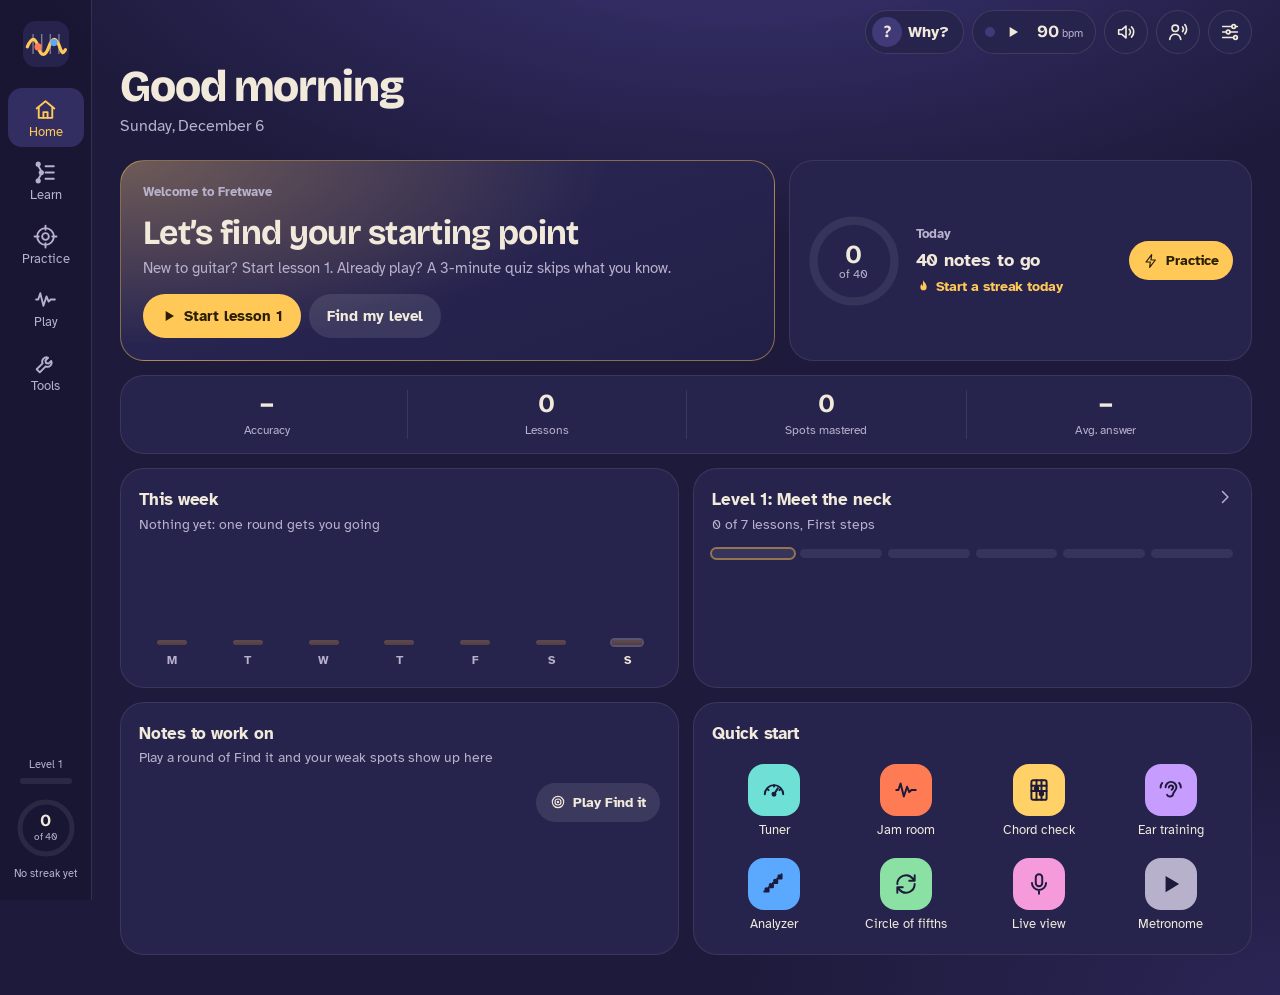
==== commit b3958f88: "Add Home dashboard and native phone app styling - Home tab: next lesson, daily goal ring, stats, wee" ====
--- a/index.html
+++ b/index.html
@@ -2,10 +2,12 @@
 <html lang="en">
 <head>
 <meta charset="utf-8">
-<meta name="viewport" content="width=device-width, initial-scale=1, viewport-fit=cover">
+<meta name="viewport" content="width=device-width, initial-scale=1, viewport-fit=cover, interactive-widget=resizes-content">
 <title>Fretwave: see it, hear it, learn the fretboard</title>
 <meta name="description" content="Learn every note on the guitar fretboard with color, sound and play. Note games, chords, scales, ear training and a tuner, free in your browser.">
 <meta name="theme-color" content="#1d1a3b">
+<meta name="color-scheme" content="dark">
+<meta name="apple-mobile-web-app-title" content="Fretwave">
 <link rel="preconnect" href="https://fonts.googleapis.com">
 <link rel="preconnect" href="https://fonts.gstatic.com" crossorigin>
 <link href="https://fonts.googleapis.com/css2?family=Atkinson+Hyperlegible:wght@400;700&family=Bricolage+Grotesque:opsz,wght@12..96,500;12..96,600;12..96,700;12..96,800&display=swap" rel="stylesheet">
@@ -34,7 +36,8 @@
 }
 
 * { box-sizing: border-box; }
-html, body { margin: 0; height: 100%; }
+html, body { margin: 0; }
+body { min-height: 100%; }
 body {
   background:
     radial-gradient(1100px 520px at 58% -120px, #3d3678 0%, rgba(61, 54, 120, 0) 70%),
@@ -74,7 +77,8 @@
   transition: background .15s, color .15s;
 }
 .nav-btn svg { width: 26px; height: 26px; }
-.nav-btn:hover { background: rgba(255,255,255,.05); color: var(--pearl); }
+@media (hover: hover) and (pointer: fine) {
+.nav-btn:hover { background: rgba(255,255,255,.05); color: var(--pearl); }}
 .nav-btn[aria-current="page"] { background: var(--velvet-3); color: var(--amber); }
 #nav { display: flex; flex-direction: column; gap: 4px; }
 .rail-foot { margin-top: auto; display: flex; flex-direction: column; align-items: center; gap: 8px; }
@@ -101,7 +105,8 @@
 }
 .icon-btn svg { width: 22px; height: 22px; }
 .icon-btn[aria-pressed="false"] { color: var(--pearl-dim); opacity: .6; }
-.icon-btn:hover { border-color: rgba(241,233,218,.3); }
+@media (hover: hover) and (pointer: fine) {
+.icon-btn:hover { border-color: rgba(241,233,218,.3); }}
 
 /* ---------- Stage + neck ---------- */
 .stage { position: relative; margin: 6px -28px 0; padding: 0 28px; }
@@ -143,7 +148,8 @@
 }
 #neck { display: block; width: 100%; height: auto; user-select: none; touch-action: manipulation; }
 #neck .hit { fill: transparent; cursor: pointer; }
-#neck .hit:hover { fill: rgba(255, 240, 210, 0.07); }
+@media (hover: hover) and (pointer: fine) {
+#neck .hit:hover { fill: rgba(255, 240, 210, 0.07); }}
 #neck text { font-family: var(--display); }
 .fretnum { fill: rgba(241,233,218,.35); font-size: 15px; font-weight: 600; text-anchor: middle; }
 .fretnum.dot { fill: rgba(241,233,218,.75); }
@@ -195,7 +201,8 @@
   border: 0; background: none; padding: 8px 14px; border-radius: 10px; cursor: pointer;
   color: var(--pearl-dim); font-size: 15px; white-space: nowrap;
 }
-.seg button:hover { color: var(--pearl); }
+@media (hover: hover) and (pointer: fine) {
+.seg button:hover { color: var(--pearl); }}
 .seg button[aria-pressed="true"] { background: var(--velvet-4); color: var(--pearl); box-shadow: inset 0 0 0 1px rgba(255,255,255,.1); }
 
 .chip {
@@ -212,7 +219,8 @@
   background: var(--c); box-shadow: inset 0 -3px 0 rgba(0,0,0,.18);
   transition: transform .12s;
 }
-.note-chip:hover { transform: translateY(-2px); }
+@media (hover: hover) and (pointer: fine) {
+.note-chip:hover { transform: translateY(-2px); }}
 .note-chip:active { transform: scale(.94); }
 .note-chip[aria-pressed="true"] { box-shadow: 0 0 0 3px var(--velvet), 0 0 0 6px var(--c), 0 0 22px var(--c); }
 
@@ -221,10 +229,12 @@
   border: 1px solid var(--line); background: var(--velvet-3); color: var(--pearl);
   padding: 11px 18px; border-radius: 14px; cursor: pointer; font-size: 15px; font-weight: 700;
 }
-.btn:hover { background: var(--velvet-4); }
+@media (hover: hover) and (pointer: fine) {
+.btn:hover { background: var(--velvet-4); }}
 .btn svg { width: 18px; height: 18px; }
 .btn-primary { background: var(--amber); color: #2a1f05; border-color: transparent; box-shadow: 0 8px 28px -10px var(--amber); }
-.btn-primary:hover { background: #ffd47a; }
+@media (hover: hover) and (pointer: fine) {
+.btn-primary:hover { background: #ffd47a; }}
 .btn-big { padding: 15px 26px; font-size: 18px; border-radius: 18px; }
 .btn[disabled] { opacity: .45; cursor: not-allowed; }
 
@@ -265,7 +275,8 @@
   box-shadow: inset 0 -5px 0 rgba(0,0,0,.2); transition: transform .1s, filter .15s;
 }
 .key.sharp { font-size: 18px; filter: saturate(.85) brightness(.88); }
-.key:hover { transform: translateY(-2px); }
+@media (hover: hover) and (pointer: fine) {
+.key:hover { transform: translateY(-2px); }}
 .key:active { transform: translateY(1px); }
 .key.right { animation: keyGood .5s ease; box-shadow: 0 0 0 4px var(--good), 0 0 30px var(--good); }
 .key.wrong { animation: shake .4s ease; opacity: .45; }
@@ -313,7 +324,8 @@
 }
 .answer b { display: block; font-family: var(--display); font-size: 19px; }
 .answer small { color: var(--pearl-dim); font-size: 12.5px; }
-.answer:hover { background: var(--velvet-4); }
+@media (hover: hover) and (pointer: fine) {
+.answer:hover { background: var(--velvet-4); }}
 .answer.right { border-color: var(--good); box-shadow: 0 0 0 2px var(--good); background: rgba(94,230,168,.12); }
 .answer.wrong { border-color: var(--bad); opacity: .55; animation: shake .4s; }
 .play-orb {
@@ -415,7 +427,8 @@
 [hidden] { display: none !important; }
 .subtabs { display: flex; gap: 6px; overflow-x: auto; scrollbar-width: none; margin: 4px 0 6px; padding-bottom: 2px; }
 .subtab { flex-shrink: 0; border: 1px solid var(--line); background: transparent; color: var(--pearl-dim); padding: 8px 16px; border-radius: 999px; cursor: pointer; font-size: 15px; }
-.subtab:hover { color: var(--pearl); border-color: rgba(241,233,218,.3); }
+@media (hover: hover) and (pointer: fine) {
+.subtab:hover { color: var(--pearl); border-color: rgba(241,233,218,.3); }}
 .subtab[aria-selected="true"] { background: var(--velvet-4); color: var(--pearl); border-color: transparent; }
 .nav-btn span { font-size: 12.5px; }
 
@@ -426,7 +439,8 @@
 .metro .m-dot.accent { background: var(--amber); }
 @keyframes mdot { from { background: var(--pearl); transform: scale(1.5); } }
 .metro button { border: 0; background: none; cursor: pointer; color: var(--pearl); display: flex; align-items: baseline; gap: 3px; padding: 6px; border-radius: 10px; }
-.metro button:hover { background: rgba(255,255,255,.06); }
+@media (hover: hover) and (pointer: fine) {
+.metro button:hover { background: rgba(255,255,255,.06); }}
 .metro .m-play svg { width: 16px; height: 16px; }
 .metro .m-bpm { font-family: var(--display); font-size: 17px; }
 .metro small { font-size: 11px; color: var(--pearl-dim); }
@@ -438,7 +452,8 @@
 
 /* rail level */
 .rail-level { display: flex; flex-direction: column; align-items: center; gap: 4px; width: 70px; border: 0; background: none; color: var(--pearl-dim); cursor: pointer; padding: 6px 0; border-radius: 12px; }
-.rail-level:hover { background: rgba(255,255,255,.05); }
+@media (hover: hover) and (pointer: fine) {
+.rail-level:hover { background: rgba(255,255,255,.05); }}
 .rail-level small { font-size: 11px; }
 .rl-bar { width: 52px; height: 6px; border-radius: 3px; background: rgba(255,255,255,.08); overflow: hidden; }
 .rl-bar i { display: block; height: 100%; background: var(--amber); }
@@ -452,7 +467,8 @@
 .rm-ring small { font-size: 12px; color: var(--pearl-dim); }
 .rm-track { flex: 1; display: grid; grid-template-columns: repeat(6, minmax(0, 1fr)); gap: 8px; }
 .rm-seg { position: relative; display: flex; flex-direction: column; gap: 6px; text-align: left; border: 1px solid var(--line); background: rgba(0,0,0,.18); color: var(--pearl-dim); border-radius: 16px; padding: 12px 12px 10px; cursor: pointer; min-width: 0; }
-.rm-seg:hover { border-color: rgba(241,233,218,.3); }
+@media (hover: hover) and (pointer: fine) {
+.rm-seg:hover { border-color: rgba(241,233,218,.3); }}
 .rm-seg.here { border-color: var(--amber); color: var(--pearl); background: rgba(255,200,87,.07); }
 .rm-seg.full .rm-bar i { background: var(--good); }
 .rm-bar { height: 7px; border-radius: 4px; background: rgba(255,255,255,.08); overflow: hidden; }
@@ -490,7 +506,8 @@
 .node-row { display: flex; align-items: center; gap: 16px; margin-left: calc(50% - 160px + var(--off) * 46px); }
 .node { position: relative; width: 66px; height: 66px; border-radius: 50%; border: 0; cursor: pointer; flex-shrink: 0; display: grid; place-items: center; color: var(--pearl-dim); background: var(--velvet-3); box-shadow: inset 0 -5px 0 rgba(0,0,0,.25); transition: transform .12s; }
 .node svg { width: 30px; height: 30px; }
-.node:hover { transform: translateY(-2px); }
+@media (hover: hover) and (pointer: fine) {
+.node:hover { transform: translateY(-2px); }}
 .node.done { background: var(--c); color: var(--velvet); }
 .node.next { background: var(--c); color: var(--velvet); box-shadow: 0 0 0 6px rgba(255,255,255,.07), 0 0 0 10px color-mix(in srgb, var(--c) 35%, transparent), 0 0 36px -4px var(--c); animation: nodePulse 2s ease-in-out infinite; }
 @keyframes nodePulse { 50% { transform: scale(1.06); } }
@@ -524,7 +541,8 @@
 .lesson-nav { display: flex; gap: 8px; align-items: center; flex-wrap: wrap; }
 .lesson-spacer { flex: 1; }
 .btn-quiet { background: transparent; border-color: transparent; color: var(--pearl-dim); font-weight: 500; }
-.btn-quiet:hover { background: rgba(255,255,255,.05); }
+@media (hover: hover) and (pointer: fine) {
+.btn-quiet:hover { background: rgba(255,255,255,.05); }}
 .check-q { display: flex; gap: 12px; align-items: flex-start; padding: 14px 16px; border-radius: 16px; background: rgba(0,0,0,.22); }
 .check-q > svg { width: 26px; height: 26px; color: var(--amber); flex-shrink: 0; margin-top: 2px; }
 .check-q b { font-size: 17px; display: inline; }
@@ -616,7 +634,8 @@
   .jam-next { font-size: 26px; }
 }
 @media (max-width: 760px) {
-  html, body { overflow-x: hidden; }
+  html { overflow-x: hidden; }
+  body { overflow-x: clip; }
   .topbar { flex-direction: column-reverse; gap: 10px; }
   .top-actions { margin-left: 0; width: 100%; justify-content: flex-end; }
   .roadmap, .rm-track, .levels, .level, .next-card { min-width: 0; max-width: 100%; }
@@ -659,7 +678,8 @@
 .cf-node.sel circle { stroke: #fff; stroke-width: 3.5; opacity: 1; }
 .cf-node text { font-family: var(--display); font-weight: 800; font-size: 15px; fill: #1d1a3b; text-anchor: middle; pointer-events: none; }
 .cf-node.minor text { font-size: 11.5px; }
-.cf-node:hover circle { opacity: 1; }
+@media (hover: hover) and (pointer: fine) {
+.cf-node:hover circle { opacity: 1; }}
 .cf-sig { font-size: 10.5px; fill: var(--pearl-dim); text-anchor: middle; }
 .cf-num { font-family: var(--display); font-weight: 700; font-size: 12px; fill: var(--amber); text-anchor: middle; }
 .cf-center { font-family: var(--display); font-weight: 800; font-size: 34px; fill: var(--pearl); text-anchor: middle; }
@@ -722,6 +742,232 @@
 .wave { width: 100%; height: auto; background: rgba(0,0,0,.22); border-radius: 16px; }
 #neck .mk.harm text { font-weight: 800; text-anchor: middle; dominant-baseline: central; }
 @media (max-width: 760px) { .why-btn .why-t { display: none; } .why-btn { padding: 0 6px; } .an-key b { font-size: 30px; } }
+
+/* =====================================================================
+   v5: native app shell
+   ===================================================================== */
+:root {
+  --ui: -apple-system, BlinkMacSystemFont, "SF Pro Text", "Segoe UI Variable", "Segoe UI", "Atkinson Hyperlegible", system-ui, sans-serif;
+  --ease: cubic-bezier(.2, .8, .2, 1);
+  --card: #26234d;
+  --card-2: #2d2a5a;
+  --sep: rgba(241, 233, 218, .1);
+  --tabbar-h: 58px;
+}
+html { -webkit-tap-highlight-color: transparent; -webkit-text-size-adjust: 100%; overscroll-behavior: none; }
+body { font-family: var(--ui); letter-spacing: -0.005em; }
+.app { min-height: 100dvh; }
+.rail { height: 100dvh; }
+button, a, [role="button"], .chip, .seg button, .note-chip, .key, .subtab, .nav-btn, .tile, .dash-card, .node, label.switch {
+  touch-action: manipulation; -webkit-user-select: none; user-select: none; -webkit-touch-callout: none;
+}
+input, textarea, select { font-size: 16px; }
+input[type="text"] { background: rgba(0,0,0,.25); color: var(--pearl); border: 1px solid var(--line); border-radius: 12px; padding: 10px 12px; font-family: var(--ui); width: 100%; max-width: 360px; }
+
+/* press feedback lands on touch, the moment the finger goes down */
+.btn, .chip, .seg button, .subtab, .nav-btn, .icon-btn, .why-btn, .tile, .dash-card, .pill-btn, .answer, .prog-card, .an-chord, .fit-card, .harm-row, .voicing, .rm-seg, .note-chip, .ref-btn {
+  transition: transform .12s var(--ease), background-color .15s, border-color .15s, color .15s, opacity .15s;
+}
+.btn:active, .chip:active, .seg button:active, .subtab:active, .icon-btn:active, .why-btn:active, .answer:active, .prog-card:active, .an-chord:active, .fit-card:active, .harm-row:active, .voicing:active, .rm-seg:active, .ref-btn:active, .pill-btn:active { transform: scale(.96); }
+.tile:active, button.dash-card:active, .nav-btn:active { transform: scale(.97); }
+
+/* ---------- navigation bar ---------- */
+main { padding-top: 0; }
+.navbar {
+  position: sticky; top: 0; z-index: 30;
+  display: flex; align-items: center; gap: 10px;
+  min-height: 64px; margin: 0 -28px; padding: env(safe-area-inset-top, 0px) 28px 0;
+  transition: background-color .2s, box-shadow .2s;
+}
+.navbar.compact { background: rgba(29, 26, 59, .82); -webkit-backdrop-filter: saturate(170%) blur(20px); backdrop-filter: saturate(170%) blur(20px); box-shadow: 0 .5px 0 var(--sep); }
+.nav-brand { display: none; width: 32px; height: 32px; }
+.nav-brand svg { width: 32px; height: 32px; }
+.nav-title { position: absolute; left: 50%; bottom: 20px; transform: translate(-50%, 6px); opacity: 0; font-weight: 700; font-size: 17px; white-space: nowrap; max-width: 46%; overflow: hidden; text-overflow: ellipsis; pointer-events: none; transition: opacity .2s, transform .25s var(--ease); }
+.navbar.compact .nav-title { opacity: 1; transform: translate(-50%, 0); }
+.navbar .top-actions { margin-left: auto; display: flex; gap: 8px; align-items: center; }
+.topbar { display: block; margin: 0 0 12px; }
+.topbar h1 { font-size: clamp(30px, 3.6vw, 44px); font-weight: 800; letter-spacing: -0.025em; }
+.topbar p { margin-top: 4px; }
+.topbar p:empty { display: none; }
+.subtabs:empty { display: none; }
+
+/* page transition */
+.enter { animation: pageIn .32s var(--ease) both; }
+#stage.enter { animation-delay: .02s; } #panel.enter { animation-delay: .05s; }
+@keyframes pageIn { from { opacity: 0; transform: translateY(10px); } }
+
+/* sheets and pops */
+dialog.sheet { box-sizing: border-box; border-radius: 26px; box-shadow: 0 30px 80px rgba(0,0,0,.5); overflow-x: hidden; }
+dialog.sheet * { min-width: 0; }
+dialog.sheet .seg { max-width: 100%; }
+button.dash-card { display: flex; flex-direction: column; justify-content: flex-start; align-items: stretch; }
+button.dash-card.review { flex-direction: row; align-items: center; }
+dialog.sheet[open] { animation: sheetIn .3s var(--ease); }
+@keyframes sheetIn { from { opacity: 0; transform: translateY(24px) scale(.98); } }
+.grabber { display: none; }
+dialog::backdrop { background: rgba(10, 8, 30, .55); }
+
+/* ---------- dashboard ---------- */
+.dash { display: grid; grid-template-columns: repeat(12, minmax(0, 1fr)); gap: 14px; }
+.dash-card { grid-column: span 12; position: relative; background: var(--card); border: 1px solid var(--sep); border-radius: 24px; padding: 18px; color: var(--pearl); text-align: left; font: inherit; }
+button.dash-card { cursor: pointer; width: 100%; }
+.dash-card.hero { grid-column: span 7; padding: 22px; overflow: hidden; border-color: color-mix(in srgb, var(--c) 45%, transparent);
+  background: radial-gradient(120% 150% at 0% 0%, color-mix(in srgb, var(--c) 32%, transparent), transparent 62%), linear-gradient(160deg, #2b2858, #221f47); }
+.dash-card.today { grid-column: span 5; display: flex; align-items: center; gap: 16px; }
+.dash-card.review { display: flex; align-items: center; gap: 14px; }
+.dash-card.week, .dash-card.level, .dash-card.weak, .dash-card.quick { grid-column: span 6; }
+.hero-top { display: flex; align-items: center; gap: 10px; }
+.hero-icon { width: 36px; height: 36px; border-radius: 11px; background: var(--c); color: var(--velvet); display: grid; place-items: center; }
+.hero-icon svg { width: 21px; height: 21px; }
+.hero-kicker { font-size: 13px; font-weight: 700; color: var(--pearl-dim); text-transform: none; }
+.hero-mins { margin-left: auto; font-size: 12.5px; padding: 3px 10px; border-radius: 99px; background: rgba(255,255,255,.08); color: var(--pearl-dim); }
+.hero h2 { font-family: var(--display); font-size: clamp(26px, 3vw, 34px); line-height: 1.08; letter-spacing: -0.02em; margin: 12px 0 6px; }
+.hero p { margin: 0; color: var(--pearl-dim); font-size: 15px; }
+.hero-bar { height: 6px; border-radius: 3px; background: rgba(255,255,255,.1); margin: 16px 0 16px; overflow: hidden; }
+.hero-bar i { display: block; height: 100%; background: var(--c); border-radius: 3px; }
+.hero-actions { display: flex; gap: 8px; flex-wrap: wrap; margin-top: 14px; }
+.hero .hero-bar + .hero-actions { margin-top: 0; }
+.pill-btn { display: inline-flex; align-items: center; gap: 7px; padding: 11px 18px; border-radius: 999px; background: rgba(255,255,255,.1); color: var(--pearl); font-weight: 700; font-size: 15px; border: 0; cursor: pointer; font-family: inherit; }
+.pill-btn svg { width: 16px; height: 16px; }
+.pill-btn.primary { background: var(--amber); color: #2a1f05; }
+.pill-btn.small { padding: 9px 14px; font-size: 14px; }
+.today .pill-btn { margin-left: auto; }
+.ring-wrap { position: relative; width: 92px; height: 92px; flex-shrink: 0; display: grid; place-items: center; }
+.ring-wrap svg { position: absolute; inset: 0; }
+.ring-wrap > div { display: flex; flex-direction: column; align-items: center; line-height: 1.05; }
+.ring-wrap b { font-family: var(--display); font-size: 26px; }
+.ring-wrap small { font-size: 12px; color: var(--pearl-dim); }
+.ring-anim { animation: ringIn 1s var(--ease) both; }
+@keyframes ringIn { from { stroke-dashoffset: 276.46; } }
+.today-txt { display: flex; flex-direction: column; gap: 2px; min-width: 0; }
+.today-txt small { color: var(--pearl-dim); font-size: 13px; font-weight: 600; }
+.today-txt b { font-size: 18px; }
+.flame { display: inline-flex; align-items: center; gap: 5px; color: var(--amber); font-size: 14px; font-weight: 600; }
+.flame svg { width: 15px; height: 15px; }
+.tile-icon { width: 42px; height: 42px; border-radius: 13px; background: var(--c); color: var(--velvet); display: grid; place-items: center; flex-shrink: 0; }
+.tile-icon svg { width: 22px; height: 22px; }
+.review b { display: block; font-size: 17px; } .review small { color: var(--pearl-dim); font-size: 13.5px; }
+.chev { margin-left: auto; color: var(--pearl-dim); display: inline-flex; }
+.chev svg { width: 20px; height: 20px; }
+.dash-card.level .chev { position: absolute; right: 16px; top: 18px; }
+.dash-card.stats { display: grid; grid-template-columns: repeat(4, 1fr); padding: 14px 6px; }
+.stats > div { display: flex; flex-direction: column; align-items: center; gap: 2px; }
+.stats > div + div { border-left: 1px solid var(--sep); }
+.stats b { font-family: var(--display); font-size: 26px; line-height: 1.1; }
+.stats small { font-size: 12px; color: var(--pearl-dim); text-align: center; }
+.card-head { display: flex; flex-direction: column; gap: 2px; margin-bottom: 14px; padding-right: 26px; }
+.card-head b { font-size: 17px; } .card-head small { color: var(--pearl-dim); font-size: 13.5px; }
+.week-bars { display: grid; grid-template-columns: repeat(7, 1fr); gap: 10px; height: 120px; align-items: end; }
+.wb { display: flex; flex-direction: column; align-items: center; gap: 6px; height: 100%; justify-content: flex-end; }
+.wb i { width: 100%; max-width: 30px; border-radius: 8px; background: linear-gradient(180deg, var(--amber), #e98a2a); animation: barUp .7s var(--ease) both; transform-origin: bottom; }
+.wb span { font-size: 12px; color: var(--pearl-dim); font-weight: 600; }
+.wb.today span { color: var(--pearl); }
+.wb.today i { box-shadow: 0 0 0 2px var(--pearl); }
+@keyframes barUp { from { transform: scaleY(0); } }
+.mini-road { display: grid; grid-template-columns: repeat(6, 1fr); gap: 6px; }
+.mini-road span { height: 9px; border-radius: 5px; background: rgba(255,255,255,.08); overflow: hidden; }
+.mini-road span i { display: block; height: 100%; background: var(--amber); }
+.mini-road span.full i { background: var(--good); }
+.mini-road span.here { box-shadow: 0 0 0 2px rgba(255,200,87,.5); }
+.weak-row { display: flex; gap: 14px; align-items: center; flex-wrap: wrap; }
+.weak-note { display: flex; flex-direction: column; align-items: center; gap: 4px; }
+.weak-note .note-chip { cursor: default; }
+.weak-note small { font-size: 12px; color: var(--pearl-dim); }
+.weak-row .pill-btn { margin-left: auto; }
+.tiles { display: grid; grid-template-columns: repeat(4, minmax(0, 1fr)); gap: 12px 8px; }
+.tile { display: flex; flex-direction: column; align-items: center; gap: 7px; background: none; border: 0; color: var(--pearl); font: inherit; font-size: 12.5px; text-align: center; cursor: pointer; padding: 4px 2px; border-radius: 14px; line-height: 1.2; }
+.tile .tile-icon { width: 52px; height: 52px; border-radius: 16px; }
+.tile .tile-icon svg { width: 26px; height: 26px; }
+.welcome-hero .pill-btn { pointer-events: auto; }
+
+/* desktop: rail gets the Home tab too */
+.nav-btn svg { width: 25px; height: 25px; }
+
+/* ---------- phone ---------- */
+@media (max-width: 760px) {
+  main { padding: 0 16px calc(var(--tabbar-h) + 34px + env(safe-area-inset-bottom, 0px)); }
+  .navbar { margin: 0 -16px; padding: env(safe-area-inset-top, 0px) 12px 0 16px; min-height: calc(52px + env(safe-area-inset-top, 0px)); }
+  .nav-brand { display: block; }
+  .navbar.compact .nav-brand { opacity: 0; }
+  .nav-title { bottom: 15px; left: 16px; max-width: calc(100% - 220px); transform: translateY(6px); font-size: 18px; }
+  .navbar.compact .nav-title { transform: none; }
+  .navbar .top-actions { gap: 6px; width: auto; margin-left: auto; }
+  .navbar .icon-btn, .navbar .why-btn { width: 38px; height: 38px; border-radius: 50%; background: rgba(255,255,255,.07); border: 0; }
+  .navbar .why-btn { padding: 0; justify-content: center; }
+  .navbar .why-btn .why-q { width: 38px; height: 38px; background: transparent; }
+  .navbar .why-btn[aria-pressed="true"] .why-q { background: var(--amber); }
+  #btn-sound, #btn-voice { display: none; }
+  .metro { height: 38px; border: 0; background: rgba(255,255,255,.07); padding: 0 4px 0 10px; }
+  .topbar { margin: 2px 0 12px; }
+  .topbar h1 { font-size: 34px; line-height: 1.1; }
+  .topbar p { font-size: 15px; }
+  /* bottom tab bar */
+  .rail {
+    position: fixed; top: auto; bottom: 0; left: 0; right: 0; height: auto; z-index: 40;
+    flex-direction: row; justify-content: space-around; align-items: stretch; gap: 0;
+    padding: 6px 4px calc(6px + env(safe-area-inset-bottom, 0px)); border: 0; overflow: visible;
+    background: rgba(24, 21, 52, .86); -webkit-backdrop-filter: saturate(170%) blur(22px); backdrop-filter: saturate(170%) blur(22px);
+    box-shadow: 0 -.5px 0 var(--sep);
+  }
+  #nav { display: flex; flex-direction: row; width: 100%; gap: 0; }
+  .nav-btn { flex: 1; width: auto; min-width: 0; padding: 4px 0 2px; gap: 3px; border-radius: 12px; background: none !important; color: #9690b3; font-size: 10.5px; font-weight: 600; }
+  .nav-btn svg { width: 26px; height: 26px; padding: 3px; box-sizing: content-box; border-radius: 10px; transition: background-color .2s, color .2s; }
+  .nav-btn[aria-current="page"] { color: var(--amber); }
+  .nav-btn[aria-current="page"] svg { background: rgba(255,200,87,.16); }
+  /* segmented sub-pages */
+  .subtabs { margin: 0 -16px 12px; padding: 0 16px; gap: 6px; scroll-padding-inline: 16px; }
+  .subtab { padding: 8px 14px; font-size: 14.5px; font-weight: 600; scroll-snap-align: start; background: rgba(255,255,255,.06); border-color: transparent; }
+  .subtab[aria-selected="true"] { background: var(--pearl); color: var(--velvet); }
+  /* neck as a card */
+  .stage { margin: 0 -16px; padding: 0 16px; }
+  .neck-scroll { border-radius: 18px; background: rgba(0,0,0,.18); scroll-snap-type: x proximity; overscroll-behavior-x: contain; }
+  .rotate-hint { text-align: center; }
+  /* grouped list look for control panels */
+  .controls:has(> .row):not(.controls .controls) { background: var(--card); border: 1px solid var(--sep); border-radius: 20px; padding: 2px 16px; gap: 0; }
+  .controls:has(> .row):not(.controls .controls) > .row { padding: 13px 0; border-bottom: 1px solid var(--sep); }
+  .controls:has(> .row):not(.controls .controls) > .row:last-child { border-bottom: 0; }
+  .controls:has(> .row):not(.controls .controls) > :not(.row) { padding: 12px 0; }
+  .panel-grid { gap: 14px; }
+  .panel { margin-top: 16px; gap: 14px; }
+  .seg { box-sizing: border-box; width: 100%; max-width: 100%; overflow-x: auto; flex-wrap: nowrap; scrollbar-width: none; }
+  .controls .controls { padding: 0; background: none; border: 0; }
+  .controls, .controls .row { grid-template-columns: minmax(0, 1fr); }
+  .row > * { min-width: 0; }
+  .seg button { flex: 1 0 auto; }
+  .surface { border-radius: 20px; }
+  /* dashboard */
+  .dash { gap: 12px; }
+  .dash-card, .dash-card.hero, .dash-card.today, .dash-card.week, .dash-card.level, .dash-card.weak, .dash-card.quick { grid-column: span 12; border-radius: 22px; }
+  .dash-card.hero { padding: 20px; }
+  .hero h2 { font-size: 27px; }
+  .dash-card.today { padding: 16px; flex-wrap: wrap; row-gap: 14px; }
+  .today-txt { flex: 1; }
+  .today .pill-btn { flex: 1 0 100%; justify-content: center; margin-left: 0; }
+  .ring-wrap { width: 76px; height: 76px; }
+  .ring-wrap b { font-size: 22px; }
+  .today-txt b { font-size: 16px; }
+  .stats b { font-size: 22px; }
+  .week-bars { height: 96px; gap: 8px; }
+  .tiles { grid-template-columns: repeat(4, minmax(0, 1fr)); }
+  .tile .tile-icon { width: 54px; height: 54px; }
+  /* sheets slide up from the bottom */
+  dialog.sheet { width: 100%; max-width: 100%; margin: auto 0 0; border-radius: 26px 26px 0 0; padding-bottom: calc(14px + env(safe-area-inset-bottom, 0px)); max-height: 90dvh; overflow-y: auto; overscroll-behavior: contain; }
+  dialog.sheet[open] { animation: sheetUp .34s var(--ease); }
+  @keyframes sheetUp { from { transform: translateY(100%); } }
+  .grabber { display: block; width: 40px; height: 5px; border-radius: 3px; background: rgba(255,255,255,.25); margin: -14px auto 14px; }
+  dialog.sheet h2 { font-size: 24px; }
+  .pop { inset: auto 10px calc(var(--tabbar-h) + 26px + env(safe-area-inset-bottom, 0px)) 10px; border-radius: 22px; }
+  .toast { top: calc(env(safe-area-inset-top, 0px) + 10px); bottom: auto; transform: translateX(-50%) translateY(-16px); border-radius: 99px; padding: 11px 18px; font-size: 14.5px; box-shadow: 0 10px 30px rgba(0,0,0,.35); }
+  .toast.show { transform: translateX(-50%) translateY(0); }
+  .why-card { border-radius: 18px; }
+  .lesson-card { border-radius: 22px; }
+  .next-card, .level, .review-card, .welcome { border-radius: 22px; }
+}
+@media (max-width: 380px) {
+  .tiles { grid-template-columns: repeat(4, minmax(0, 1fr)); gap: 10px 4px; }
+  .tile { font-size: 11.5px; }
+  .tile .tile-icon { width: 48px; height: 48px; }
+}
 </style>
 </head>
 <body>
@@ -738,11 +984,9 @@
     </div>
   </nav>
   <main>
-    <header class="topbar">
-      <div>
-        <h1 id="mode-title">Your learning path</h1>
-        <p id="mode-help"></p>
-      </div>
+    <div class="navbar" id="navbar">
+      <div class="nav-brand" aria-hidden="true"><svg viewBox="0 0 64 64"><rect width="64" height="64" rx="18" fill="#26234d"/><path d="M6 36c6-14 11-14 15 0s10 14 15 0 10-14 15 0 6 6 8 4" fill="none" stroke="#ffc857" stroke-width="5" stroke-linecap="round"/><circle cx="21" cy="36" r="5" fill="#ff7b54"/><circle cx="43" cy="30" r="5" fill="#5aa9ff"/></svg></div>
+      <div class="nav-title" id="nav-title" aria-hidden="true"></div>
       <div class="top-actions">
         <button class="why-btn" id="btn-why" aria-pressed="false" title="Tap any note to hear why it is there"></button>
         <div class="metro" id="metro"></div>
@@ -750,6 +994,10 @@
         <button class="icon-btn" id="btn-voice" aria-pressed="true" aria-label="Say note names aloud" title="Say note names aloud"></button>
         <button class="icon-btn" id="btn-settings" aria-label="Settings" title="Settings"></button>
       </div>
+    </div>
+    <header class="topbar" id="topbar">
+      <h1 id="mode-title">Home</h1>
+      <p id="mode-help"></p>
     </header>
     <nav class="subtabs" id="subtabs" role="tablist" aria-label="Pages in this section"></nav>
     <section class="stage" id="stage">
@@ -761,7 +1009,8 @@
   </main>
 </div>
 
-<dialog id="settings">
+<dialog id="settings" class="sheet">
+  <div class="grabber" aria-hidden="true"></div>
   <h2>Settings</h2>
   <div class="controls" id="settings-body"></div>
   <div class="dlg-foot"><button class="btn btn-primary" id="settings-done">Done</button></div>
@@ -911,12 +1160,13 @@
   stats: saved.stats || {},
   daily: saved.daily || { date: '', count: 0, streak: 0, last: '' },
   learn: Object.assign({ done: {}, last: null, open: {} }, saved.learn || {}),
+  history: saved.history || {},
   mode: 'path',
 };
 S.settings.drill = Object.assign({}, DEFAULTS.drill, S.settings.drill || {});
 function persist() {
   const st = typeof Tunings !== 'undefined' && typeof current !== 'undefined' && current === Tunings && Tunings.real ? Object.assign({}, S.settings, { tuning: Tunings.real }) : S.settings;
-  store.save({ settings: st, stats: S.stats, daily: S.daily, learn: S.learn });
+  store.save({ settings: st, stats: S.stats, daily: S.daily, learn: S.learn, history: S.history });
   if (typeof Sync !== 'undefined') Sync.queue();
   clearTimeout(persist._t);
   persist._t = setTimeout(() => { try { if ('caches' in window) caches.open('fretwave-state').then((c) => c.put('state.json', new Response(JSON.stringify({ last: S.daily.last, streak: S.daily.streak, reminder: S.settings.reminder || null })))).catch(() => {}); } catch (e) { /* no cache storage */ } }, 1500);
@@ -954,7 +1204,12 @@
   if (S.daily.date !== t) { S.daily.date = t; S.daily.count = 0; }
   if (S.daily.last !== t) { S.daily.streak = S.daily.last === yesterday() ? S.daily.streak + 1 : 1; S.daily.last = t; }
   S.daily.count++;
+  logActivity('a');
   persist(); renderDaily();
+}
+function logActivity(kind) {
+  const t = today(); const h = S.history[t] || { a: 0, l: 0 }; h[kind] = (h[kind] || 0) + 1; S.history[t] = h;
+  const keys = Object.keys(S.history).sort(); while (keys.length > 120) delete S.history[keys.shift()];
 }
 function currentStreak() { return (S.daily.last === today() || S.daily.last === yesterday()) ? S.daily.streak : 0; }
 
@@ -3306,7 +3561,7 @@
     $('#mode-title').textContent = x.ls.title; $('#mode-help').textContent = x.ls.blurb;
     Player.open(x.ls.steps, {
       title: x.ls.title, kicker: `Level ${x.li + 1}, lesson ${x.i + 1}`,
-      onDone: (stars) => { S.learn.done[id] = Math.max(S.learn.done[id] || 0, stars); if (S.learn.skip) delete S.learn.skip[id]; if (!(S.learn.review || {})[id]) scheduleReview(id, stars === 3); persist(); renderDaily(); const lp = levelProgress(x.lv); if (lp.done === lp.total) return { headline: `Level ${x.li + 1} complete!`, sub: `You finished “${x.lv.title}”. On to ${CURRICULUM[x.li + 1] ? '“' + CURRICULUM[x.li + 1].title + '”' : 'the Jam room'}.` }; return null; },
+      onDone: (stars) => { logActivity('l'); { const t = today(); if (S.daily.last !== t) { S.daily.streak = S.daily.last === yesterday() ? S.daily.streak + 1 : 1; S.daily.last = t; } } S.learn.done[id] = Math.max(S.learn.done[id] || 0, stars); if (S.learn.skip) delete S.learn.skip[id]; if (!(S.learn.review || {})[id]) scheduleReview(id, stars === 3); persist(); renderDaily(); const lp = levelProgress(x.lv); if (lp.done === lp.total) return { headline: `Level ${x.li + 1} complete!`, sub: `You finished “${x.lv.title}”. On to ${CURRICULUM[x.li + 1] ? '“' + CURRICULUM[x.li + 1].title + '”' : 'the Jam room'}.` }; return null; },
     });
   },
   testOut(li) {
@@ -5009,7 +5264,7 @@
 };
 
 /* ================= Progress transfer + merge ================= */
-function snapshot() { return { v: 1, stats: S.stats, daily: S.daily, learn: S.learn, best: S.settings.bestChanges || {} }; }
+function snapshot() { return { v: 1, stats: S.stats, daily: S.daily, learn: S.learn, history: S.history, best: S.settings.bestChanges || {} }; }
 function mergeIn(o) {
   if (!o || typeof o !== 'object') return false;
   for (const k in o.stats || {}) { const a = S.stats[k], b = o.stats[k]; if (!a || (b && b.n > a.n)) S.stats[k] = b; }
@@ -5019,6 +5274,7 @@
     if (b.date === a.date) a.count = Math.max(a.count || 0, b.count || 0); else if ((b.date || '') > (a.date || '')) { a.date = b.date; a.count = b.count; }
     if ((b.last || '') > (a.last || '')) { a.last = b.last; a.streak = b.streak; } else if (b.last === a.last) a.streak = Math.max(a.streak || 0, b.streak || 0);
   }
+  if (o.history) for (const d in o.history) { const a = S.history[d] || { a: 0, l: 0 }, b = o.history[d]; S.history[d] = { a: Math.max(a.a || 0, b.a || 0), l: Math.max(a.l || 0, b.l || 0) }; }
   if (o.best) { S.settings.bestChanges = S.settings.bestChanges || {}; for (const k in o.best) S.settings.bestChanges[k] = Math.max(S.settings.bestChanges[k] || 0, o.best[k]); }
   return true;
 }
@@ -5048,7 +5304,7 @@
   async signOut() { if (this.fb) await this.fb.authM.signOut(this.fb.auth); this.user = null; renderSyncStatus(); },
   ref() { const { fsM, db } = this.fb; return fsM.doc(db, 'users', this.user.uid); },
   async pull() {
-    try { const d = await this.fb.fsM.getDoc(this.ref()); if (d.exists()) { mergeIn(JSON.parse(d.data().state)); store.save({ settings: S.settings, stats: S.stats, daily: S.daily, learn: S.learn }); renderDaily(); if (current && current.id !== 'path') remount(); else if (current) Path.show(); } await this.push(); this.status = 'Synced just now'; } catch (e) { this.status = 'Could not reach the sync server.'; }
+    try { const d = await this.fb.fsM.getDoc(this.ref()); if (d.exists()) { mergeIn(JSON.parse(d.data().state)); persist(); renderDaily(); if (current && current.id !== 'path') remount(); else if (current) Path.show(); } await this.push(); this.status = 'Synced just now'; } catch (e) { this.status = 'Could not reach the sync server.'; }
     renderSyncStatus();
   },
   async push() { if (!this.user || !this.fb) return; await this.fb.fsM.setDoc(this.ref(), { state: JSON.stringify(snapshot()), updated: Date.now() }); this.status = 'Synced'; renderSyncStatus(); },
@@ -5110,7 +5366,7 @@
 function openSettings(tab) {
   if (tab) settingsTab = tab;
   const st = S.settings, body = $('#settings-body');
-  const tabs = seg('st-tabs', [['instrument', 'Instrument'], ['sound', 'Sound and goals'], ['sync', 'Sync and app']], settingsTab);
+  const tabs = seg('st-tabs', [['instrument', 'Instrument'], ['sound', 'You and sound'], ['sync', 'Sync and app']], settingsTab);
   let html = '';
   if (settingsTab === 'instrument') html = `
     <div class="row"><span class="lbl">Instrument</span>${seg('st-inst', Object.entries(INSTRUMENTS).map(([k, v]) => [k, v.name]), st.instrument)}</div>
@@ -5120,6 +5376,8 @@
     <div class="row"><span class="lbl">Hand</span>${seg('st-hand', [['0', 'Right-handed'], ['1', 'Left-handed']], st.lefty ? '1' : '0')}</div>
     <p class="muted" style="font-size:13px;margin:0">Lessons always use a standard-tuned guitar; everything else follows these settings.</p>`;
   else if (settingsTab === 'sound') html = `
+    <div class="row"><span class="lbl">Your name</span><input type="text" id="st-name" value="${esc(st.name || '')}" placeholder="For your greeting" autocomplete="given-name" enterkeyhint="done" aria-label="Your name"></div>
+    <div class="row"><span class="lbl">Sound</span><label class="switch"><input type="checkbox" id="st-sound" ${st.sound ? 'checked' : ''}>Play sounds</label></div>
     <div class="row"><span class="lbl">Volume</span><div class="slider"><input type="range" min="0" max="1" step="0.05" value="${st.volume}" id="st-vol" aria-label="Volume"><output id="st-vol-o">${Math.round(st.volume * 100)}%</output></div></div>
     <div class="row"><span class="lbl">Voice</span><div class="wrap" style="gap:18px"><label class="switch"><input type="checkbox" id="st-speak" ${st.speak ? 'checked' : ''}>Say note names aloud</label><label class="switch"><input type="checkbox" id="st-narr" ${st.narrate !== false ? 'checked' : ''}>Read lessons aloud</label></div></div>
     <div class="row"><span class="lbl">Daily goal</span>${seg('st-goal', [['20', '20 notes'], ['40', '40 notes'], ['80', '80 notes'], ['150', '150 notes']], st.goal)}</div>`;
@@ -5142,6 +5400,8 @@
     wireSeg(body, 'st-acc', (v) => { st.accidentals = v; rebuild(); });
     wireSeg(body, 'st-hand', (v) => { st.lefty = v === '1'; rebuild(); });
   } else if (settingsTab === 'sound') {
+    $('#st-name').addEventListener('input', (e) => { st.name = e.target.value.trim().slice(0, 30); persist(); if (current && current.id === 'home') $('#mode-title').textContent = Home.greeting(); });
+    $('#st-sound').addEventListener('change', (e) => { st.sound = e.target.checked; persist(); syncTopButtons(); if (!st.sound) { Sound.stopAll(); Metro.stop(); } });
     $('#st-vol').addEventListener('input', (e) => { st.volume = +e.target.value; $('#st-vol-o').textContent = Math.round(st.volume * 100) + '%'; Sound.setVolume(st.volume); persist(); });
     $('#st-vol').addEventListener('change', () => Sound.play(57));
     $('#st-speak').addEventListener('change', (e) => { st.speak = e.target.checked; persist(); syncTopButtons(); });
@@ -5159,15 +5419,121 @@
   if (!$('#settings').open) $('#settings').showModal();
 }
 
+/* ================= Home dashboard ================= */
+Object.assign(ICONS, {
+  home: ic('<path d="M3.5 11 12 4l8.5 7"/><path d="M5.5 9.5V20h13V9.5"/><path d="M10 20v-5.5h4V20"/>'),
+  bolt: ic('<path d="M13 2.5 4.5 13.5H11l-1 8 8.5-11H12z"/>'),
+  target: ic('<circle cx="12" cy="12" r="8.5"/><circle cx="12" cy="12" r="4.5"/><circle cx="12" cy="12" r="1" fill="currentColor"/>'),
+  chevron: ic('<path d="M9 5.5 15.5 12 9 18.5"/>'),
+});
+function weakNotes() {
+  const byPc = Array.from({ length: 12 }, (_, pc) => ({ pc, n: 0, ok: 0 }));
+  Object.entries(S.stats).forEach(([k, st]) => {
+    const [ins, tun, s, f] = k.split(':'); const t = INSTRUMENTS[ins] && INSTRUMENTS[ins].tunings[tun]; if (!t) return;
+    const pc = (t.midi[+s] + +f) % 12; byPc[pc].n += st.n; byPc[pc].ok += st.ok;
+  });
+  return byPc.filter((x) => x.n >= 3).map((x) => Object.assign(x, { acc: x.ok / x.n })).sort((a, b) => a.acc - b.acc);
+}
+function totals() {
+  let n = 0, ok = 0, ms = 0, spots = 0;
+  Object.values(S.stats).forEach((st) => { n += st.n; ok += st.ok; ms += st.ms; if (st.n >= 3 && st.ok / st.n >= 0.8) spots++; });
+  return { n, ok, acc: n ? ok / n : null, avg: ok ? ms / ok / 1000 : null, spots };
+}
+const Home = {
+  id: 'home', nav: 'Home', title: 'Home', help: '', noNeck: true,
+  greeting() {
+    const h = new Date().getHours(); const g = h < 5 ? 'Up late' : h < 12 ? 'Good morning' : h < 17 ? 'Good afternoon' : 'Good evening';
+    return S.settings.name ? `${g}, ${S.settings.name}` : g;
+  },
+  mount(p) {
+    this.p = p;
+    $('#mode-title').textContent = this.greeting();
+    const d = new Date();
+    $('#mode-help').textContent = d.toLocaleDateString(undefined, { weekday: 'long', month: 'long', day: 'numeric' });
+    const nx = nextLesson(), due = dueReviews(), T = totals(), weak = weakNotes().slice(0, 3);
+    const goal = S.settings.goal, count = S.daily.date === today() ? S.daily.count : 0, st = currentStreak();
+    const li = currentLevelIndex(), lv = CURRICULUM[li], lp = levelProgress(lv);
+    const C = 2 * Math.PI * 44, pct = Math.min(1, count / goal);
+    const doneAll = allLessons().filter((x) => S.learn.done[x.ls.id]).length;
+    // last 7 days
+    const days = Array.from({ length: 7 }, (_, i) => { const dd = new Date(); dd.setDate(dd.getDate() - (6 - i)); const k = dateStr(dd); const h = S.history[k] || { a: 0, l: 0 }; return { k, label: dd.toLocaleDateString(undefined, { weekday: 'narrow' }), v: (h.a || 0) + (h.l || 0) * 10, today: i === 6 }; });
+    const maxV = Math.max(10, ...days.map((x) => x.v));
+    const weekTotal = days.reduce((a, b) => a + b.v, 0);
+    const hero = this.showWelcome() ? `
+      <button class="dash-card hero welcome-hero" id="db-start" style="--c:#ffc857">
+        <div class="hero-top"><span class="hero-kicker">Welcome to Fretwave</span></div>
+        <h2>Let’s find your starting point</h2>
+        <p>New to guitar? Start lesson 1. Already play? A 3-minute quiz skips what you know.</p>
+        <div class="hero-actions"><span class="pill-btn primary" data-act="new">${ICONS.play}Start lesson 1</span><span class="pill-btn" data-act="place">Find my level</span></div>
+      </button>` : nx ? `
+      <button class="dash-card hero" id="db-continue" style="--c:${KIND_COLORS[nx.ls.kind]}">
+        <div class="hero-top"><span class="hero-icon">${ICONS[KIND_ICONS[nx.ls.kind]]}</span><span class="hero-kicker">Continue learning</span><span class="hero-mins">${nx.ls.mins} min</span></div>
+        <h2>${esc(nx.ls.title)}</h2>
+        <p>Level ${nx.li + 1}: ${esc(CURRICULUM[nx.li].title)}, lesson ${nx.i + 1} of ${CURRICULUM[nx.li].lessons.length}</p>
+        <div class="hero-bar"><i style="width:${Math.round(levelProgress(CURRICULUM[nx.li]).pct * 100)}%"></i></div>
+        <div class="hero-actions"><span class="pill-btn primary">${ICONS.play}Start lesson</span></div>
+      </button>` : `
+      <button class="dash-card hero" data-go="jam" style="--c:#5ee6a8">
+        <div class="hero-top"><span class="hero-icon">${ICONS.star}</span><span class="hero-kicker">Path complete</span></div>
+        <h2>Every lesson done</h2><p>Keep it fresh with reviews, or jam over a backing track.</p>
+        <div class="hero-actions"><span class="pill-btn primary">${ICONS.jam}Open the Jam room</span></div>
+      </button>`;
+    p.innerHTML = `<div class="dash">
+      ${hero}
+      <div class="dash-card today">
+        <div class="ring-wrap"><svg viewBox="0 0 100 100" aria-hidden="true"><circle cx="50" cy="50" r="44" fill="none" stroke="rgba(255,255,255,.08)" stroke-width="9"/><circle cx="50" cy="50" r="44" fill="none" stroke="${pct >= 1 ? '#5ee6a8' : '#ffc857'}" stroke-width="9" stroke-linecap="round" stroke-dasharray="${C}" stroke-dashoffset="${C * (1 - pct)}" transform="rotate(-90 50 50)" class="ring-anim"/></svg><div><b>${count}</b><small>of ${goal}</small></div></div>
+        <div class="today-txt"><small>Today</small><b>${pct >= 1 ? 'Goal reached' : `${goal - count} notes to go`}</b><span class="flame">${ICONS.flame}${st ? `${st}-day streak` : 'Start a streak today'}</span></div>
+        <button class="pill-btn primary small" data-act="practice">${ICONS.bolt}Practice</button>
+      </div>
+      ${due.length ? `<button class="dash-card review" data-act="review"><span class="tile-icon" style="--c:#6fe0d6">${ICONS.replay}</span><div><b>${due.length} review${due.length > 1 ? 's' : ''} due</b><small>${esc(due.slice(0, 2).map((id) => lessonById(id).ls.title).join(', '))}${due.length > 2 ? '…' : ''}</small></div><span class="chev">${ICONS.chevron}</span></button>` : ''}
+      <div class="dash-card stats">
+        <div><b>${T.acc == null ? '–' : Math.round(T.acc * 100) + '%'}</b><small>Accuracy</small></div>
+        <div><b>${doneAll}</b><small>Lessons</small></div>
+        <div><b>${T.spots}</b><small>Spots mastered</small></div>
+        <div><b>${T.avg == null ? '–' : T.avg.toFixed(1) + 's'}</b><small>Avg. answer</small></div>
+      </div>
+      <div class="dash-card week">
+        <div class="card-head"><b>This week</b><small>${weekTotal ? `${weekTotal} points` : 'Nothing yet: one round gets you going'}</small></div>
+        <div class="week-bars">${days.map((x) => `<div class="wb${x.today ? ' today' : ''}"><i style="height:${Math.max(4, (x.v / maxV) * 100)}%;${x.v ? '' : 'opacity:.25'}"></i><span>${x.label}</span></div>`).join('')}</div>
+      </div>
+      <button class="dash-card level" data-go="path">
+        <div class="card-head"><b>Level ${li + 1}: ${esc(lv.title)}</b><small>${lp.done} of ${lp.total} lessons, ${LEVEL_NAMES[li]}</small></div>
+        <div class="mini-road">${CURRICULUM.map((L, i) => { const pr = levelProgress(L); return `<span class="${i === li ? 'here' : ''}${pr.done === pr.total ? ' full' : ''}"><i style="width:${Math.round(pr.pct * 100)}%"></i></span>`; }).join('')}</div>
+        <span class="chev">${ICONS.chevron}</span>
+      </button>
+      <div class="dash-card weak">
+        <div class="card-head"><b>Notes to work on</b><small>${weak.length ? 'From your Find it and Name it rounds' : 'Play a round of Find it and your weak spots show up here'}</small></div>
+        <div class="weak-row">${weak.length ? weak.map((w) => `<span class="weak-note"><span class="note-chip" style="--c:${noteColor(w.pc)}">${noteName(w.pc)}</span><small>${Math.round(w.acc * 100)}%</small></span>`).join('') + `<button class="pill-btn small" data-act="drill">${ICONS.target}Drill these</button>` : `<button class="pill-btn small" data-go="find">${ICONS.target}Play Find it</button>`}</div>
+      </div>
+      <div class="dash-card quick">
+        <div class="card-head"><b>Quick start</b></div>
+        <div class="tiles">${[['tuner', 'Tuner', 'tuner', '#6fe0d6'], ['jam', 'Jam room', 'jam', '#ff7b54'], ['check', 'Chord check', 'chords', '#ffd166'], ['ear', 'Ear training', 'ear', '#c69cff'], ['analyzer', 'Analyzer', 'scales', '#5aa9ff'], ['circle', 'Circle of fifths', 'sync', '#8be0a4'], ['live', 'Live view', 'mic', '#f59bdc'], ['metro', 'Metronome', 'play', '#b8b1cc']].map(([id, name, icon, c]) => `<button class="tile" ${id === 'metro' ? 'data-act="metro"' : `data-go="${id}"`}><span class="tile-icon" style="--c:${c}">${ICONS[icon]}</span><span>${name}</span></button>`).join('')}</div>
+      </div>
+    </div>`;
+    $$('[data-go]', p).forEach((b) => b.addEventListener('click', () => setMode(b.dataset.go)));
+    const cont = $('#db-continue', p); if (cont) cont.addEventListener('click', () => { setMode('path'); Path.startLesson(nx.ls.id); });
+    const ws = $('#db-start', p); if (ws) ws.addEventListener('click', (e) => { const a = e.target.closest('[data-act]'); setMode('path'); if (a && a.dataset.act === 'place') Path.placement(); else { S.learn.welcomed = true; persist(); Path.startLesson(nx.ls.id); } });
+    $$('[data-act]', p).forEach((b) => { if (b.closest('#db-start')) return; b.addEventListener('click', (e) => {
+      e.stopPropagation(); const a = b.dataset.act;
+      if (a === 'practice') { setMode('find'); Find.start(); }
+      else if (a === 'review') { setMode('path'); Path.review(); }
+      else if (a === 'drill') { S.settings.drill.smart = true; S.settings.drill.range = 'all'; if (weak.some((w) => !IS_NATURAL[w.pc])) S.settings.drill.naturals = false; persist(); setMode('find'); Find.start(); }
+      else if (a === 'metro') { Metro.toggle(); toast(Metro.on ? `Metronome on: ${Metro.bpm} bpm` : 'Metronome off', 1200); }
+    }); });
+  },
+  showWelcome() { return !S.learn.welcomed && !Object.keys(S.learn.done).length; },
+};
+
 /* ================= App shell: four sections, each with a few sub-pages ================= */
 const GROUPS = [
+  { id: 'home', name: 'Home', icon: 'home', modes: ['home'], hint: 'Your dashboard' },
   { id: 'learn', name: 'Learn', icon: 'learn', modes: ['path', 'theory', 'progress'], hint: 'Lessons and your roadmap' },
   { id: 'practice', name: 'Practice', icon: 'find', modes: ['find', 'name', 'ear'], hint: 'Quick drills' },
   { id: 'play', name: 'Play', icon: 'jam', modes: ['jam', 'tabs', 'live', 'check'], hint: 'Play your real guitar' },
   { id: 'tools', name: 'Tools', icon: 'tools', modes: ['explore', 'chords', 'scales', 'analyzer', 'circle', 'tunings', 'tuner'], hint: 'Reference, tunings and tuner' },
 ];
-const MODES = [Path, Theory, Progress, Find, NameIt, Ear, Jam, Tabs, Live, Check, Explore, Chords, Scales, Analyzer, Circle, Tunings, Tuner];
-const SUB_LABELS = { path: 'Path', theory: 'Theory notes', progress: 'Progress', find: 'Find it', name: 'Name it', ear: 'Ear training', jam: 'Jam room', tabs: 'Tab player', live: 'Live view', check: 'Chord check', explore: 'Neck', chords: 'Chords', scales: 'Scales', analyzer: 'Analyzer', circle: 'Circle of fifths', tunings: 'Tunings', tuner: 'Tuner' };
+const MODES = [Home, Path, Theory, Progress, Find, NameIt, Ear, Jam, Tabs, Live, Check, Explore, Chords, Scales, Analyzer, Circle, Tunings, Tuner];
+const SUB_LABELS = { home: 'Home', path: 'Path', theory: 'Theory notes', progress: 'Progress', find: 'Find it', name: 'Name it', ear: 'Ear training', jam: 'Jam room', tabs: 'Tab player', live: 'Live view', check: 'Chord check', explore: 'Neck', chords: 'Chords', scales: 'Scales', analyzer: 'Analyzer', circle: 'Circle of fifths', tunings: 'Tunings', tuner: 'Tuner' };
 let current = null;
 const groupOf = (id) => GROUPS.find((g) => g.modes.includes(id)) || GROUPS[0];
 function setStage(on) { $('#stage').hidden = !on; }
@@ -5178,14 +5544,18 @@
   current = m; S.mode = m.id; S.settings.lastMode = m.id;
   const g = groupOf(m.id); S.settings.lastIn = S.settings.lastIn || {}; S.settings.lastIn[g.id] = m.id; persist();
   $$('#nav .nav-btn').forEach((b) => b.setAttribute('aria-current', b.dataset.g === g.id ? 'page' : 'false'));
-  $('#subtabs').innerHTML = g.modes.map((mid) => `<button type="button" role="tab" class="subtab" data-m="${mid}" aria-selected="${mid === m.id}">${SUB_LABELS[mid]}</button>`).join('');
+  $('#subtabs').innerHTML = g.modes.length > 1 ? g.modes.map((mid) => `<button type="button" role="tab" class="subtab" data-m="${mid}" aria-selected="${mid === m.id}">${SUB_LABELS[mid]}</button>`).join('') : '';
+  $('#subtabs').hidden = g.modes.length < 2;
+  const sel = $('#subtabs .subtab[aria-selected="true"]'); if (sel && sel.scrollIntoView) sel.scrollIntoView({ block: 'nearest', inline: 'center' });
   $('#mode-title').textContent = m.title; $('#mode-help').textContent = m.help;
   $('#hud').innerHTML = ''; Why.hide();
   setStage(!m.noNeck);
   Neck.clear(); Neck.onCell = (s, f, e) => (m.onCell ? m.onCell(s, f, e) : Neck.play(s, f));
   m.mount($('#panel'));
+  $('#nav-title').textContent = m.id === 'home' ? 'Home' : SUB_LABELS[m.id];
   document.title = `${SUB_LABELS[m.id]}: Fretwave`;
   window.scrollTo({ top: 0 });
+  if (!reduceMotion()) ['#panel', '#stage', '#topbar'].forEach((sel2) => { const e = $(sel2); e.classList.remove('enter'); void e.offsetWidth; e.classList.add('enter'); });
 }
 function remount() { setMode(S.mode); }
 function renderDaily() {
@@ -5225,8 +5595,10 @@
   renderDaily();
   AppShell.init();
   if (Sync.cfg()) Sync.init();
-  const first = S.settings.lastMode && MODES.some((m) => m.id === S.settings.lastMode) ? S.settings.lastMode : 'path';
-  setMode(first);
+  // native-style chrome: compact nav bar once the large title scrolls away
+  if ('IntersectionObserver' in window) new IntersectionObserver(([e]) => $('#navbar').classList.toggle('compact', !e.isIntersecting), { rootMargin: '-56px 0px 0px 0px' }).observe($('#mode-title'));
+  $('#settings').addEventListener('click', (e) => { if (e.target === e.currentTarget) e.currentTarget.close(); });
+  setMode('home');
 }
 init();
 </script>
